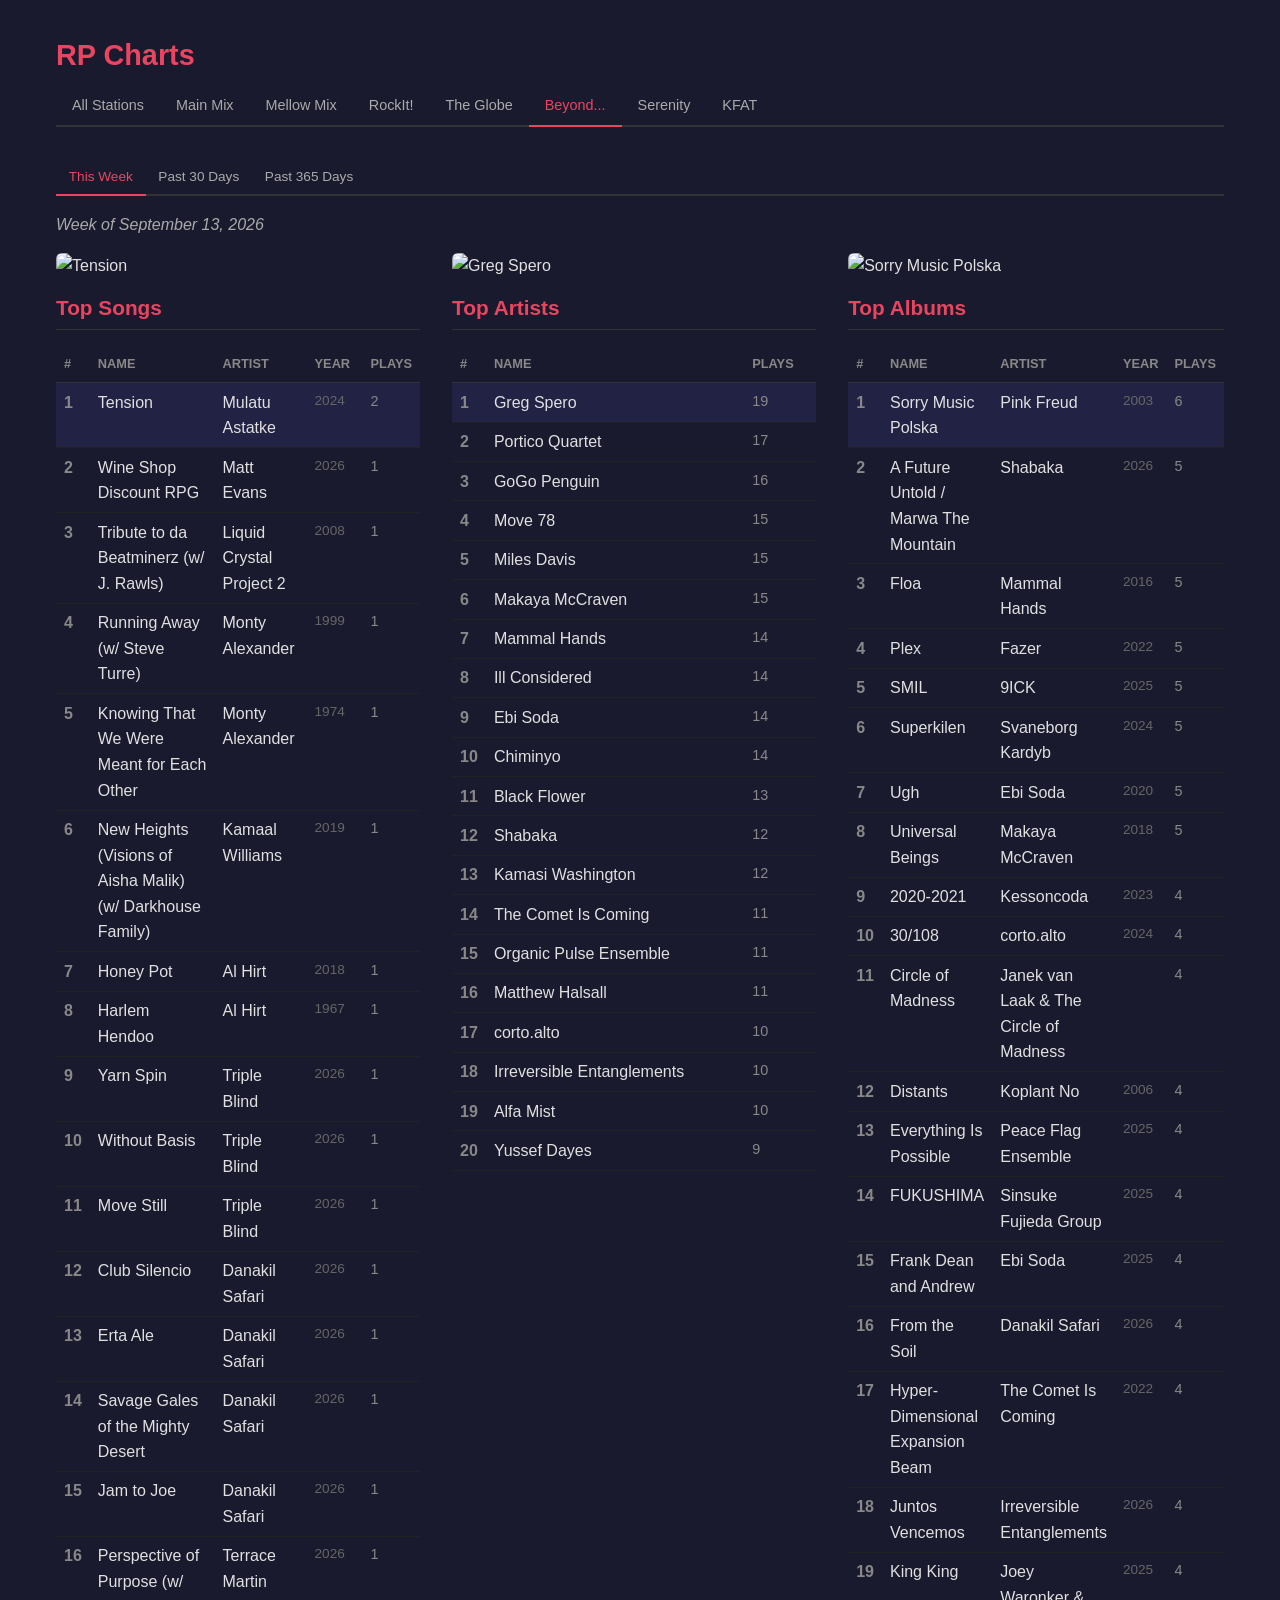
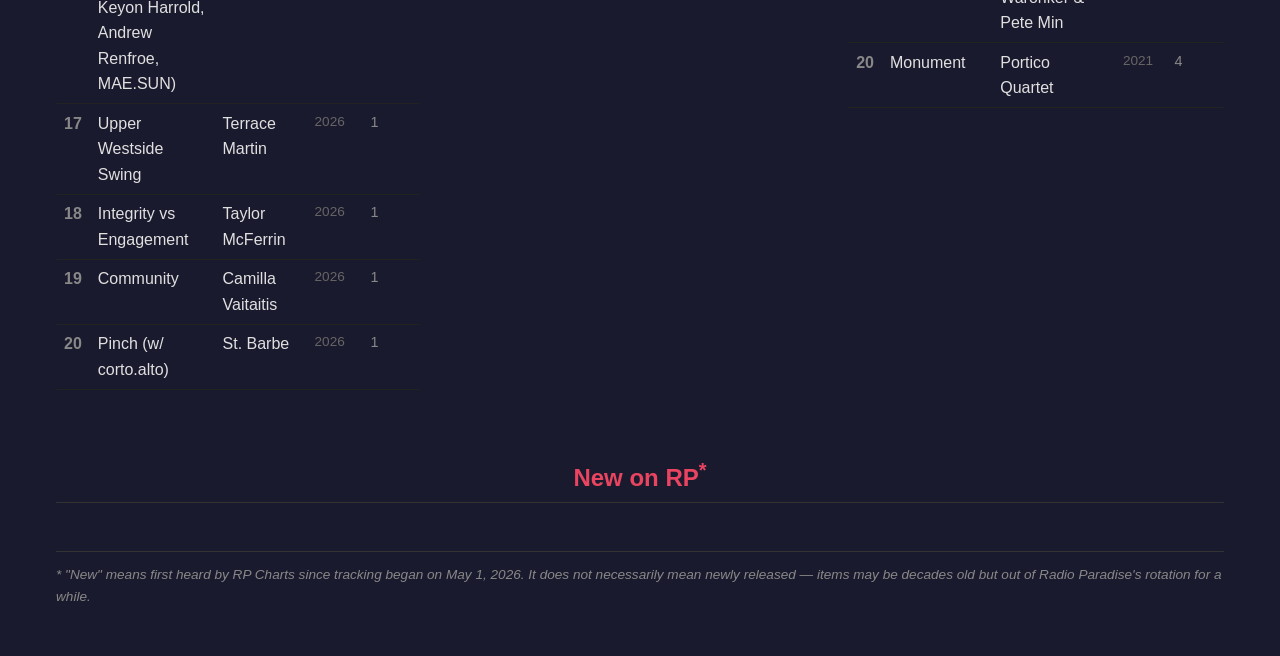
==== beyond/index.html @ f7150276 "Update charts" ====
<!doctype html><html lang=en><head><meta charset=utf-8><meta content="width=device-width,initial-scale=1" name=viewport><title>Beyond... — RP Charts</title><link href=https://pdfrg.github.io/rpcharts-site/style.css rel=stylesheet><body><div class=container><h1>RP Charts</h1><nav class=tabs><a href=https://pdfrg.github.io/rpcharts-site>All Stations</a><a href=https://pdfrg.github.io/rpcharts-site/main>Main Mix</a><a href=https://pdfrg.github.io/rpcharts-site/mellow>Mellow Mix</a><a href=https://pdfrg.github.io/rpcharts-site/rockit>RockIt!</a><a href=https://pdfrg.github.io/rpcharts-site/globe>The Globe</a><a class=active href=https://pdfrg.github.io/rpcharts-site/beyond>Beyond...</a><a href=https://pdfrg.github.io/rpcharts-site/serenity>Serenity</a><a href=https://pdfrg.github.io/rpcharts-site/kfat>KFAT</a></nav><nav class="tabs time-tabs"><a class=active data-range=weekly href=#>This Week</a><a data-range=monthly href=#>Past 30 Days</a><a data-range=yearly href=#>Past 365 Days</a></nav><div class=time-range id=weekly><p class=period>Week of September 13, 2026<div class=charts-grid><div class=chart-col><img alt=Tension class=chart-header-cover src=https://img.radioparadise.com/covers/l/21819.jpg><h2>Top Songs</h2><table><thead><tr><th>#<th>Name<th>Artist<th>Year<th>Plays<tbody><tr class=rank-1><td>1<td><a href=https://radioparadise.com/music/song/50369>Tension</a><td>Mulatu Astatke<td class=year>2024<td class=play-count>2<tr><td>2<td><a href=https://radioparadise.com/music/song/63032>Wine Shop Discount RPG</a><td>Matt Evans<td class=year>2026<td class=play-count>1<tr><td>3<td><a href=https://radioparadise.com/music/song/62773>Tribute to da Beatminerz (w/ J. Rawls)</a><td>Liquid Crystal Project 2<td class=year>2008<td class=play-count>1<tr><td>4<td><a href=https://radioparadise.com/music/song/62771>Running Away (w/ Steve Turre)</a><td>Monty Alexander<td class=year>1999<td class=play-count>1<tr><td>5<td><a href=https://radioparadise.com/music/song/62769>Knowing That We Were Meant for Each Other</a><td>Monty Alexander<td class=year>1974<td class=play-count>1<tr><td>6<td><a href=https://radioparadise.com/music/song/62768>New Heights (Visions of Aisha Malik) (w/ Darkhouse Family)</a><td>Kamaal Williams<td class=year>2019<td class=play-count>1<tr><td>7<td><a href=https://radioparadise.com/music/song/62767>Honey Pot</a><td>Al Hirt<td class=year>2018<td class=play-count>1<tr><td>8<td><a href=https://radioparadise.com/music/song/62766>Harlem Hendoo</a><td>Al Hirt<td class=year>1967<td class=play-count>1<tr><td>9<td><a href=https://radioparadise.com/music/song/62765>Yarn Spin</a><td>Triple Blind<td class=year>2026<td class=play-count>1<tr><td>10<td><a href=https://radioparadise.com/music/song/62764>Without Basis</a><td>Triple Blind<td class=year>2026<td class=play-count>1<tr><td>11<td><a href=https://radioparadise.com/music/song/62762>Move Still</a><td>Triple Blind<td class=year>2026<td class=play-count>1<tr><td>12<td><a href=https://radioparadise.com/music/song/62760>Club Silencio</a><td>Danakil Safari<td class=year>2026<td class=play-count>1<tr><td>13<td><a href=https://radioparadise.com/music/song/62759>Erta Ale</a><td>Danakil Safari<td class=year>2026<td class=play-count>1<tr><td>14<td><a href=https://radioparadise.com/music/song/62758>Savage Gales of the Mighty Desert</a><td>Danakil Safari<td class=year>2026<td class=play-count>1<tr><td>15<td><a href=https://radioparadise.com/music/song/62757>Jam to Joe</a><td>Danakil Safari<td class=year>2026<td class=play-count>1<tr><td>16<td><a href=https://radioparadise.com/music/song/62756>Perspective of Purpose (w/ Keyon Harrold, Andrew Renfroe, MAE.SUN)</a><td>Terrace Martin<td class=year>2026<td class=play-count>1<tr><td>17<td><a href=https://radioparadise.com/music/song/62755>Upper Westside Swing</a><td>Terrace Martin<td class=year>2026<td class=play-count>1<tr><td>18<td><a href=https://radioparadise.com/music/song/62754>Integrity vs Engagement</a><td>Taylor McFerrin<td class=year>2026<td class=play-count>1<tr><td>19<td><a href=https://radioparadise.com/music/song/62753>Community</a><td>Camilla Vaitaitis<td class=year>2026<td class=play-count>1<tr><td>20<td><a href=https://radioparadise.com/music/song/62752>Pinch (w/ corto.alto)</a><td>St. Barbe<td class=year>2026<td class=play-count>1</table></div><div class=chart-col><img alt="Greg Spero" class=chart-header-cover src=https://img.radioparadise.com/covers/l/28035.jpg><h2>Top Artists</h2><table><thead><tr><th>#<th>Name<th>Plays<tbody><tr class=rank-1><td>1<td>Greg Spero<td class=play-count>19<tr><td>2<td>Portico Quartet<td class=play-count>17<tr><td>3<td>GoGo Penguin<td class=play-count>16<tr><td>4<td>Move 78<td class=play-count>15<tr><td>5<td>Miles Davis<td class=play-count>15<tr><td>6<td>Makaya McCraven<td class=play-count>15<tr><td>7<td>Mammal Hands<td class=play-count>14<tr><td>8<td>Ill Considered<td class=play-count>14<tr><td>9<td>Ebi Soda<td class=play-count>14<tr><td>10<td>Chiminyo<td class=play-count>14<tr><td>11<td>Black Flower<td class=play-count>13<tr><td>12<td>Shabaka<td class=play-count>12<tr><td>13<td>Kamasi Washington<td class=play-count>12<tr><td>14<td>The Comet Is Coming<td class=play-count>11<tr><td>15<td>Organic Pulse Ensemble<td class=play-count>11<tr><td>16<td>Matthew Halsall<td class=play-count>11<tr><td>17<td>corto.alto<td class=play-count>10<tr><td>18<td>Irreversible Entanglements<td class=play-count>10<tr><td>19<td>Alfa Mist<td class=play-count>10<tr><td>20<td>Yussef Dayes<td class=play-count>9</table></div><div class=chart-col><img alt="Sorry Music Polska" class=chart-header-cover src=https://img.radioparadise.com/covers/l/24531.jpg><h2>Top Albums</h2><table><thead><tr><th>#<th>Name<th>Artist<th>Year<th>Plays<tbody><tr class=rank-1><td>1<td><a href=https://radioparadise.com/music/album/24531>Sorry Music Polska</a><td>Pink Freud<td class=year>2003<td class=play-count>6<tr><td>2<td><a href=https://radioparadise.com/music/album/27173>A Future Untold / Marwa The Mountain</a><td>Shabaka<td class=year>2026<td class=play-count>5<tr><td>3<td><a href=https://radioparadise.com/music/album/24521>Floa</a><td>Mammal Hands<td class=year>2016<td class=play-count>5<tr><td>4<td><a href=https://radioparadise.com/music/album/20391>Plex</a><td>Fazer<td class=year>2022<td class=play-count>5<tr><td>5<td><a href=https://radioparadise.com/music/album/24783>SMIL</a><td>9ICK<td class=year>2025<td class=play-count>5<tr><td>6<td><a href=https://radioparadise.com/music/album/22662>Superkilen</a><td>Svaneborg Kardyb<td class=year>2024<td class=play-count>5<tr><td>7<td><a href=https://radioparadise.com/music/album/20673>Ugh</a><td>Ebi Soda<td class=year>2020<td class=play-count>5<tr><td>8<td><a href=https://radioparadise.com/music/album/20745>Universal Beings</a><td>Makaya McCraven<td class=year>2018<td class=play-count>5<tr><td>9<td><a href=https://radioparadise.com/music/album/24446>2020-2021</a><td>Kessoncoda<td class=year>2023<td class=play-count>4<tr><td>10<td><a href=https://radioparadise.com/music/album/21685>30/108</a><td>corto.alto<td class=year>2024<td class=play-count>4<tr><td>11<td><a href=https://radioparadise.com/music/album/25062>Circle of Madness</a><td>Janek van Laak & The Circle of Madness<td class=year><td class=play-count>4<tr><td>12<td><a href=https://radioparadise.com/music/album/24368>Distants</a><td>Koplant No<td class=year>2006<td class=play-count>4<tr><td>13<td><a href=https://radioparadise.com/music/album/24776>Everything Is Possible</a><td>Peace Flag Ensemble<td class=year>2025<td class=play-count>4<tr><td>14<td><a href=https://radioparadise.com/music/album/24519>FUKUSHIMA</a><td>Sinsuke Fujieda Group<td class=year>2025<td class=play-count>4<tr><td>15<td><a href=https://radioparadise.com/music/album/22383>Frank Dean and Andrew</a><td>Ebi Soda<td class=year>2025<td class=play-count>4<tr><td>16<td><a href=https://radioparadise.com/music/album/28057>From the Soil</a><td>Danakil Safari<td class=year>2026<td class=play-count>4<tr><td>17<td><a href=https://radioparadise.com/music/album/20671>Hyper‐Dimensional Expansion Beam</a><td>The Comet Is Coming<td class=year>2022<td class=play-count>4<tr><td>18<td><a href=https://radioparadise.com/music/album/27489>Juntos Vencemos</a><td>Irreversible Entanglements<td class=year>2026<td class=play-count>4<tr><td>19<td><a href=https://radioparadise.com/music/album/24016>King King</a><td>Joey Waronker & Pete Min<td class=year>2025<td class=play-count>4<tr><td>20<td><a href=https://radioparadise.com/music/album/20632>Monument</a><td>Portico Quartet<td class=year>2021<td class=play-count>4</table></div></div><h2 class=section-heading>New on RP<sup>*</sup></h2><div class=charts-grid><div class=chart-col></div><div class=chart-col></div><div class=chart-col></div></div></div><div class=time-range id=monthly style=display:none><p class=period>Past 30 Days (since August 21, 2026)<div class=charts-grid><div class=chart-col><img alt=Tension class=chart-header-cover src=https://img.radioparadise.com/covers/l/21819.jpg><h2>Top Songs</h2><table><thead><tr><th>#<th>Name<th>Artist<th>Year<th>Plays<tbody><tr class=rank-1><td>1<td><a href=https://radioparadise.com/music/song/50369>Tension</a><td>Mulatu Astatke<td class=year>2024<td class=play-count>6<tr><td>2<td><a href=https://radioparadise.com/music/song/49222>Baïne</a><td>mohs.<td class=year>2025<td class=play-count>5<tr><td>3<td><a href=https://radioparadise.com/music/song/59870>Tujunga</a><td>Ikebe Shakedown<td class=year>2011<td class=play-count>3<tr><td>4<td><a href=https://radioparadise.com/music/song/59554>Skyline Shift</a><td>Insize Collective<td class=year>2025<td class=play-count>3<tr><td>5<td><a href=https://radioparadise.com/music/song/59551>Sylfy (w/ Wojtek Mazolewski)</a><td>Pink Freud<td class=year>2025<td class=play-count>3<tr><td>6<td><a href=https://radioparadise.com/music/song/59550>La Cancion De La Liberacion (w/ Wojtek Mazolewski)</a><td>Pink Freud<td class=year>2025<td class=play-count>3<tr><td>7<td><a href=https://radioparadise.com/music/song/59547>Sugarseed (w/ Jake Chapman)</a><td>Candyplants<td class=year>1900<td class=play-count>3<tr><td>8<td><a href=https://radioparadise.com/music/song/59542>Suite p. II & III greenish/lilac</a><td>Yvonne Moriel<td class=year>1900<td class=play-count>3<tr><td>9<td><a href=https://radioparadise.com/music/song/59540>Girl</a><td>Yvonne Moriel<td class=year>1900<td class=play-count>3<tr><td>10<td><a href=https://radioparadise.com/music/song/59538>Michelin Star</a><td>Temporary Blessings<td class=year>1900<td class=play-count>3<tr><td>11<td><a href=https://radioparadise.com/music/song/59535>Talking Trees</a><td>WAAN<td class=year>2026<td class=play-count>3<tr><td>12<td><a href=https://radioparadise.com/music/song/59534>Lodge Texas</a><td>WAAN<td class=year>2026<td class=play-count>3<tr><td>13<td><a href=https://radioparadise.com/music/song/59533>Mirrors</a><td>WAAN<td class=year>2025<td class=play-count>3<tr><td>14<td><a href=https://radioparadise.com/music/song/59532>OTWT (The Path) (w/ Brandon Cordoba, Jonathan Pinson, Mic Holden)</a><td>Emile & The Education<td class=year>2025<td class=play-count>3<tr><td>15<td><a href=https://radioparadise.com/music/song/59529>Mystic Spells</a><td>Maurice Brown<td class=year>2025<td class=play-count>3<tr><td>16<td><a href=https://radioparadise.com/music/song/59527>Odyssey </a><td>Maurice Brown<td class=year>2025<td class=play-count>3<tr><td>17<td><a href=https://radioparadise.com/music/song/59526>No Miles Ahead (Intro)</a><td>Maurice Brown<td class=year>2025<td class=play-count>3<tr><td>18<td><a href=https://radioparadise.com/music/song/59525>Ithaca</a><td>Mammal Hands<td class=year>2020<td class=play-count>3<tr><td>19<td><a href=https://radioparadise.com/music/song/59524>Myler</a><td>Hugo Ellis<td class=year>2025<td class=play-count>3<tr><td>20<td><a href=https://radioparadise.com/music/song/59523>Heart of a Phoenix</a><td>Aaron Shaw<td class=year>2025<td class=play-count>3</table></div><div class=chart-col><img alt="Greg Spero" class=chart-header-cover src=https://img.radioparadise.com/covers/l/25255.jpg><h2>Top Artists</h2><table><thead><tr><th>#<th>Name<th>Plays<tbody><tr class=rank-1><td>1<td>Greg Spero<td class=play-count>74<tr><td>2<td>Portico Quartet<td class=play-count>68<tr><td>3<td>Miles Davis<td class=play-count>68<tr><td>4<td>GoGo Penguin<td class=play-count>66<tr><td>5<td>Ill Considered<td class=play-count>59<tr><td>6<td>Ebi Soda<td class=play-count>57<tr><td>7<td>Makaya McCraven<td class=play-count>56<tr><td>8<td>Move 78<td class=play-count>55<tr><td>9<td>Mammal Hands<td class=play-count>54<tr><td>10<td>Chiminyo<td class=play-count>53<tr><td>11<td>Alfa Mist<td class=play-count>46<tr><td>12<td>Matthew Halsall<td class=play-count>45<tr><td>13<td>Kamasi Washington<td class=play-count>45<tr><td>14<td>The Comet Is Coming<td class=play-count>42<tr><td>15<td>Yussef Dayes<td class=play-count>41<tr><td>16<td>corto.alto<td class=play-count>40<tr><td>17<td>Shabaka<td class=play-count>40<tr><td>18<td>Fazer<td class=play-count>40<tr><td>19<td>Organic Pulse Ensemble<td class=play-count>34<tr><td>20<td>KAU<td class=play-count>34</table></div><div class=chart-col><img alt=ok class=chart-header-cover src=https://img.radioparadise.com/covers/l/22694.jpg><h2>Top Albums</h2><table><thead><tr><th>#<th>Name<th>Artist<th>Year<th>Plays<tbody><tr class=rank-1><td>1<td><a href=https://radioparadise.com/music/album/22694>ok</a><td>daoud<td class=year>2025<td class=play-count>22<tr><td>2<td><a href=https://radioparadise.com/music/album/24531>Sorry Music Polska</a><td>Pink Freud<td class=year>2003<td class=play-count>17<tr><td>3<td><a href=https://radioparadise.com/music/album/20673>Ugh</a><td>Ebi Soda<td class=year>2020<td class=play-count>17<tr><td>4<td><a href=https://radioparadise.com/music/album/22738>NRG 4 (Live at Ronnie Scott's)</a><td>Chiminyo<td class=year>2025<td class=play-count>16<tr><td>5<td><a href=https://radioparadise.com/music/album/24240>PROTEUS</a><td>Andrii Pokaz<td class=year>2025<td class=play-count>16<tr><td>6<td><a href=https://radioparadise.com/music/album/20745>Universal Beings</a><td>Makaya McCraven<td class=year>2018<td class=play-count>16<tr><td>7<td><a href=https://radioparadise.com/music/album/24521>Floa</a><td>Mammal Hands<td class=year>2016<td class=play-count>15<tr><td>8<td><a href=https://radioparadise.com/music/album/23414>Moons Melt Milk Light</a><td>Anenon<td class=year>2023<td class=play-count>15<tr><td>9<td><a href=https://radioparadise.com/music/album/20391>Plex</a><td>Fazer<td class=year>2022<td class=play-count>15<tr><td>10<td><a href=https://radioparadise.com/music/album/23753>Reflex</a><td>JSPHYNX<td class=year>2023<td class=play-count>15<tr><td>11<td><a href=https://radioparadise.com/music/album/22899>Roulette</a><td>Alfa Mist<td class=year>2025<td class=play-count>15<tr><td>12<td><a href=https://radioparadise.com/music/album/22988>Day to Day</a><td>Sarathy Korwar<td class=year>2016<td class=play-count>14<tr><td>13<td><a href=https://radioparadise.com/music/album/24368>Distants</a><td>Koplant No<td class=year>2006<td class=play-count>14<tr><td>14<td><a href=https://radioparadise.com/music/album/22383>Frank Dean and Andrew</a><td>Ebi Soda<td class=year>2025<td class=play-count>14<tr><td>15<td><a href=https://radioparadise.com/music/album/20671>Hyper‐Dimensional Expansion Beam</a><td>The Comet Is Coming<td class=year>2022<td class=play-count>13<tr><td>16<td><a href=https://radioparadise.com/music/album/21314>Isla</a><td>Portico Quartet<td class=year>2009<td class=play-count>13<tr><td>17<td><a href=https://radioparadise.com/music/album/24783>SMIL</a><td>9ICK<td class=year>2025<td class=play-count>13<tr><td>18<td><a href=https://radioparadise.com/music/album/24460>Sequent</a><td>Jamie Leeming<td class=year>2025<td class=play-count>13<tr><td>19<td><a href=https://radioparadise.com/music/album/20808>Stretch Music</a><td>Christian Scott<td class=year>2015<td class=play-count>13<tr><td>20<td><a href=https://radioparadise.com/music/album/20760>The Epic</a><td>Kamasi Washington<td class=year>2015<td class=play-count>13</table></div></div><h2 class=section-heading>New on RP<sup>*</sup></h2><div class=charts-grid><div class=chart-col><img alt="Inner Inference" class=chart-header-cover src=https://img.radioparadise.com/covers/l/21755.jpg><h2>New Songs</h2><table><thead><tr><th>#<th>Name<th>Artist<th>Year<th>Plays<tbody><tr class=rank-1><td>1<td><a href=https://radioparadise.com/music/song/50275>Inner Inference</a><td>Cumulus Frisbee<td class=year>2021<td class=play-count>1<tr><td>2<td><a href=https://radioparadise.com/music/song/48210>Fcknohoushiet</a><td>Avis Rara<td class=year>2020<td class=play-count>1</table></div><div class=chart-col><img alt="Cumulus Frisbee" class=chart-header-cover src=https://img.radioparadise.com/covers/l/21755.jpg><h2>New Artists</h2><table><thead><tr><th>#<th>Name<th>Plays<tbody><tr class=rank-1><td>1<td>Cumulus Frisbee<td class=play-count>1<tr><td>2<td>Avis Rara<td class=play-count>1</table></div><div class=chart-col><img alt="Inner Inference - Single" class=chart-header-cover src=https://img.radioparadise.com/covers/l/21755.jpg><h2>New Albums</h2><table><thead><tr><th>#<th>Name<th>Artist<th>Year<th>Plays<tbody><tr class=rank-1><td>1<td><a href=https://radioparadise.com/music/album/21755>Inner Inference - Single</a><td>Cumulus Frisbee<td class=year>2021<td class=play-count>1<tr><td>2<td><a href=https://radioparadise.com/music/album/20682>Valleys</a><td>Avis Rara<td class=year>2020<td class=play-count>1</table></div></div></div><div class=time-range id=yearly style=display:none><p class=period>Past 365 Days (since September 20, 2025)<div class=charts-grid><div class=chart-col><img alt=Tension class=chart-header-cover src=https://img.radioparadise.com/covers/l/21819.jpg><h2>Top Songs</h2><table><thead><tr><th>#<th>Name<th>Artist<th>Year<th>Plays<tbody><tr class=rank-1><td>1<td><a href=https://radioparadise.com/music/song/50369>Tension</a><td>Mulatu Astatke<td class=year>2024<td class=play-count>25<tr><td>2<td><a href=https://radioparadise.com/music/song/49222>Baïne</a><td>mohs.<td class=year>2025<td class=play-count>24<tr><td>3<td><a href=https://radioparadise.com/music/song/59870>Tujunga</a><td>Ikebe Shakedown<td class=year>2011<td class=play-count>13<tr><td>4<td><a href=https://radioparadise.com/music/song/59554>Skyline Shift</a><td>Insize Collective<td class=year>2025<td class=play-count>13<tr><td>5<td><a href=https://radioparadise.com/music/song/59551>Sylfy (w/ Wojtek Mazolewski)</a><td>Pink Freud<td class=year>2025<td class=play-count>13<tr><td>6<td><a href=https://radioparadise.com/music/song/59550>La Cancion De La Liberacion (w/ Wojtek Mazolewski)</a><td>Pink Freud<td class=year>2025<td class=play-count>13<tr><td>7<td><a href=https://radioparadise.com/music/song/59547>Sugarseed (w/ Jake Chapman)</a><td>Candyplants<td class=year>1900<td class=play-count>13<tr><td>8<td><a href=https://radioparadise.com/music/song/59542>Suite p. II & III greenish/lilac</a><td>Yvonne Moriel<td class=year>1900<td class=play-count>13<tr><td>9<td><a href=https://radioparadise.com/music/song/59540>Girl</a><td>Yvonne Moriel<td class=year>1900<td class=play-count>13<tr><td>10<td><a href=https://radioparadise.com/music/song/59538>Michelin Star</a><td>Temporary Blessings<td class=year>1900<td class=play-count>13<tr><td>11<td><a href=https://radioparadise.com/music/song/59534>Lodge Texas</a><td>WAAN<td class=year>2026<td class=play-count>13<tr><td>12<td><a href=https://radioparadise.com/music/song/59533>Mirrors</a><td>WAAN<td class=year>2025<td class=play-count>13<tr><td>13<td><a href=https://radioparadise.com/music/song/59532>OTWT (The Path) (w/ Brandon Cordoba, Jonathan Pinson, Mic Holden)</a><td>Emile & The Education<td class=year>2025<td class=play-count>13<tr><td>14<td><a href=https://radioparadise.com/music/song/59529>Mystic Spells</a><td>Maurice Brown<td class=year>2025<td class=play-count>13<tr><td>15<td><a href=https://radioparadise.com/music/song/59527>Odyssey </a><td>Maurice Brown<td class=year>2025<td class=play-count>13<tr><td>16<td><a href=https://radioparadise.com/music/song/59526>No Miles Ahead (Intro)</a><td>Maurice Brown<td class=year>2025<td class=play-count>13<tr><td>17<td><a href=https://radioparadise.com/music/song/59525>Ithaca</a><td>Mammal Hands<td class=year>2020<td class=play-count>13<tr><td>18<td><a href=https://radioparadise.com/music/song/59524>Myler</a><td>Hugo Ellis<td class=year>2025<td class=play-count>13<tr><td>19<td><a href=https://radioparadise.com/music/song/59523>Heart of a Phoenix</a><td>Aaron Shaw<td class=year>2025<td class=play-count>13<tr><td>20<td><a href=https://radioparadise.com/music/song/59522>MOT LEHULUM EKUL</a><td>Either/Orchestra<td class=year>1900<td class=play-count>13</table></div><div class=chart-col><img alt="Greg Spero" class=chart-header-cover src=https://img.radioparadise.com/covers/l/25255.jpg><h2>Top Artists</h2><table><thead><tr><th>#<th>Name<th>Plays<tbody><tr class=rank-1><td>1<td>Greg Spero<td class=play-count>340<tr><td>2<td>Miles Davis<td class=play-count>326<tr><td>3<td>Portico Quartet<td class=play-count>319<tr><td>4<td>GoGo Penguin<td class=play-count>305<tr><td>5<td>Ill Considered<td class=play-count>271<tr><td>6<td>Ebi Soda<td class=play-count>261<tr><td>7<td>Makaya McCraven<td class=play-count>253<tr><td>8<td>Move 78<td class=play-count>249<tr><td>9<td>Mammal Hands<td class=play-count>244<tr><td>10<td>Chiminyo<td class=play-count>237<tr><td>11<td>Alfa Mist<td class=play-count>219<tr><td>12<td>Matthew Halsall<td class=play-count>201<tr><td>13<td>Kamasi Washington<td class=play-count>198<tr><td>14<td>Yussef Dayes<td class=play-count>193<tr><td>15<td>Fazer<td class=play-count>192<tr><td>16<td>The Comet Is Coming<td class=play-count>191<tr><td>17<td>corto.alto<td class=play-count>189<tr><td>18<td>Shabaka<td class=play-count>176<tr><td>19<td>Herbie Hancock<td class=play-count>157<tr><td>20<td>KAU<td class=play-count>155</table></div><div class=chart-col><img alt=ok class=chart-header-cover src=https://img.radioparadise.com/covers/l/22694.jpg><h2>Top Albums</h2><table><thead><tr><th>#<th>Name<th>Artist<th>Year<th>Plays<tbody><tr class=rank-1><td>1<td><a href=https://radioparadise.com/music/album/22694>ok</a><td>daoud<td class=year>2025<td class=play-count>104<tr><td>2<td><a href=https://radioparadise.com/music/album/23753>Reflex</a><td>JSPHYNX<td class=year>2023<td class=play-count>80<tr><td>3<td><a href=https://radioparadise.com/music/album/22738>NRG 4 (Live at Ronnie Scott's)</a><td>Chiminyo<td class=year>2025<td class=play-count>79<tr><td>4<td><a href=https://radioparadise.com/music/album/20673>Ugh</a><td>Ebi Soda<td class=year>2020<td class=play-count>75<tr><td>5<td><a href=https://radioparadise.com/music/album/22988>Day to Day</a><td>Sarathy Korwar<td class=year>2016<td class=play-count>74<tr><td>6<td><a href=https://radioparadise.com/music/album/24240>PROTEUS</a><td>Andrii Pokaz<td class=year>2025<td class=play-count>70<tr><td>7<td><a href=https://radioparadise.com/music/album/24531>Sorry Music Polska</a><td>Pink Freud<td class=year>2003<td class=play-count>70<tr><td>8<td><a href=https://radioparadise.com/music/album/23414>Moons Melt Milk Light</a><td>Anenon<td class=year>2023<td class=play-count>69<tr><td>9<td><a href=https://radioparadise.com/music/album/20745>Universal Beings</a><td>Makaya McCraven<td class=year>2018<td class=play-count>69<tr><td>10<td><a href=https://radioparadise.com/music/album/22899>Roulette</a><td>Alfa Mist<td class=year>2025<td class=play-count>68<tr><td>11<td><a href=https://radioparadise.com/music/album/24521>Floa</a><td>Mammal Hands<td class=year>2016<td class=play-count>63<tr><td>12<td><a href=https://radioparadise.com/music/album/20391>Plex</a><td>Fazer<td class=year>2022<td class=play-count>63<tr><td>13<td><a href=https://radioparadise.com/music/album/20661>Echo Echo</a><td>WAAN<td class=year>2023<td class=play-count>62<tr><td>14<td><a href=https://radioparadise.com/music/album/22383>Frank Dean and Andrew</a><td>Ebi Soda<td class=year>2025<td class=play-count>62<tr><td>15<td><a href=https://radioparadise.com/music/album/21314>Isla</a><td>Portico Quartet<td class=year>2009<td class=play-count>62<tr><td>16<td><a href=https://radioparadise.com/music/album/24267>Dogs Bark Babies Cry</a><td>Yoni Mayraz<td class=year>2025<td class=play-count>61<tr><td>17<td><a href=https://radioparadise.com/music/album/21304>Memory Streams</a><td>Portico Quartet<td class=year>2019<td class=play-count>61<tr><td>18<td><a href=https://radioparadise.com/music/album/20760>The Epic</a><td>Kamasi Washington<td class=year>2015<td class=play-count>61<tr><td>19<td><a href=https://radioparadise.com/music/album/20937>cloud high in dreams, but heavy in the air</a><td>Athletic Progression<td class=year>2021<td class=play-count>61<tr><td>20<td><a href=https://radioparadise.com/music/album/20791>Bad With Names</a><td>corto.alto<td class=year>2023<td class=play-count>60</table></div></div><h2 class=section-heading>New on RP<sup>*</sup></h2><div class=charts-grid><div class=chart-col><img alt=Tension class=chart-header-cover src=https://img.radioparadise.com/covers/l/21819.jpg><h2>New Songs</h2><table><thead><tr><th>#<th>Name<th>Artist<th>Year<th>Plays<tbody><tr class=rank-1><td>1<td><a href=https://radioparadise.com/music/song/50369>Tension</a><td>Mulatu Astatke<td class=year>2024<td class=play-count>25<tr><td>2<td><a href=https://radioparadise.com/music/song/49222>Baïne</a><td>mohs.<td class=year>2025<td class=play-count>24<tr><td>3<td><a href=https://radioparadise.com/music/song/59870>Tujunga</a><td>Ikebe Shakedown<td class=year>2011<td class=play-count>13<tr><td>4<td><a href=https://radioparadise.com/music/song/59554>Skyline Shift</a><td>Insize Collective<td class=year>2025<td class=play-count>13<tr><td>5<td><a href=https://radioparadise.com/music/song/59551>Sylfy (w/ Wojtek Mazolewski)</a><td>Pink Freud<td class=year>2025<td class=play-count>13<tr><td>6<td><a href=https://radioparadise.com/music/song/59550>La Cancion De La Liberacion (w/ Wojtek Mazolewski)</a><td>Pink Freud<td class=year>2025<td class=play-count>13<tr><td>7<td><a href=https://radioparadise.com/music/song/59547>Sugarseed (w/ Jake Chapman)</a><td>Candyplants<td class=year>1900<td class=play-count>13<tr><td>8<td><a href=https://radioparadise.com/music/song/59542>Suite p. II & III greenish/lilac</a><td>Yvonne Moriel<td class=year>1900<td class=play-count>13<tr><td>9<td><a href=https://radioparadise.com/music/song/59540>Girl</a><td>Yvonne Moriel<td class=year>1900<td class=play-count>13<tr><td>10<td><a href=https://radioparadise.com/music/song/59538>Michelin Star</a><td>Temporary Blessings<td class=year>1900<td class=play-count>13<tr><td>11<td><a href=https://radioparadise.com/music/song/59534>Lodge Texas</a><td>WAAN<td class=year>2026<td class=play-count>13<tr><td>12<td><a href=https://radioparadise.com/music/song/59533>Mirrors</a><td>WAAN<td class=year>2025<td class=play-count>13<tr><td>13<td><a href=https://radioparadise.com/music/song/59532>OTWT (The Path) (w/ Brandon Cordoba, Jonathan Pinson, Mic Holden)</a><td>Emile & The Education<td class=year>2025<td class=play-count>13<tr><td>14<td><a href=https://radioparadise.com/music/song/59529>Mystic Spells</a><td>Maurice Brown<td class=year>2025<td class=play-count>13<tr><td>15<td><a href=https://radioparadise.com/music/song/59527>Odyssey </a><td>Maurice Brown<td class=year>2025<td class=play-count>13<tr><td>16<td><a href=https://radioparadise.com/music/song/59526>No Miles Ahead (Intro)</a><td>Maurice Brown<td class=year>2025<td class=play-count>13<tr><td>17<td><a href=https://radioparadise.com/music/song/59525>Ithaca</a><td>Mammal Hands<td class=year>2020<td class=play-count>13<tr><td>18<td><a href=https://radioparadise.com/music/song/59524>Myler</a><td>Hugo Ellis<td class=year>2025<td class=play-count>13<tr><td>19<td><a href=https://radioparadise.com/music/song/59523>Heart of a Phoenix</a><td>Aaron Shaw<td class=year>2025<td class=play-count>13<tr><td>20<td><a href=https://radioparadise.com/music/song/59522>MOT LEHULUM EKUL</a><td>Either/Orchestra<td class=year>1900<td class=play-count>13</table></div><div class=chart-col><img alt="Greg Spero" class=chart-header-cover src=https://img.radioparadise.com/covers/l/25255.jpg><h2>New Artists</h2><table><thead><tr><th>#<th>Name<th>Plays<tbody><tr class=rank-1><td>1<td>Greg Spero<td class=play-count>340<tr><td>2<td>Miles Davis<td class=play-count>326<tr><td>3<td>Portico Quartet<td class=play-count>319<tr><td>4<td>GoGo Penguin<td class=play-count>305<tr><td>5<td>Ill Considered<td class=play-count>271<tr><td>6<td>Ebi Soda<td class=play-count>261<tr><td>7<td>Makaya McCraven<td class=play-count>253<tr><td>8<td>Move 78<td class=play-count>249<tr><td>9<td>Mammal Hands<td class=play-count>244<tr><td>10<td>Chiminyo<td class=play-count>237<tr><td>11<td>Alfa Mist<td class=play-count>219<tr><td>12<td>Matthew Halsall<td class=play-count>201<tr><td>13<td>Kamasi Washington<td class=play-count>198<tr><td>14<td>Yussef Dayes<td class=play-count>193<tr><td>15<td>Fazer<td class=play-count>192<tr><td>16<td>The Comet Is Coming<td class=play-count>191<tr><td>17<td>corto.alto<td class=play-count>189<tr><td>18<td>Shabaka<td class=play-count>176<tr><td>19<td>Herbie Hancock<td class=play-count>157<tr><td>20<td>KAU<td class=play-count>155</table></div><div class=chart-col><img alt=ok class=chart-header-cover src=https://img.radioparadise.com/covers/l/22694.jpg><h2>New Albums</h2><table><thead><tr><th>#<th>Name<th>Artist<th>Year<th>Plays<tbody><tr class=rank-1><td>1<td><a href=https://radioparadise.com/music/album/22694>ok</a><td>daoud<td class=year>2025<td class=play-count>104<tr><td>2<td><a href=https://radioparadise.com/music/album/23753>Reflex</a><td>JSPHYNX<td class=year>2023<td class=play-count>80<tr><td>3<td><a href=https://radioparadise.com/music/album/22738>NRG 4 (Live at Ronnie Scott's)</a><td>Chiminyo<td class=year>2025<td class=play-count>79<tr><td>4<td><a href=https://radioparadise.com/music/album/20673>Ugh</a><td>Ebi Soda<td class=year>2020<td class=play-count>75<tr><td>5<td><a href=https://radioparadise.com/music/album/22988>Day to Day</a><td>Sarathy Korwar<td class=year>2016<td class=play-count>74<tr><td>6<td><a href=https://radioparadise.com/music/album/24240>PROTEUS</a><td>Andrii Pokaz<td class=year>2025<td class=play-count>70<tr><td>7<td><a href=https://radioparadise.com/music/album/24531>Sorry Music Polska</a><td>Pink Freud<td class=year>2003<td class=play-count>70<tr><td>8<td><a href=https://radioparadise.com/music/album/23414>Moons Melt Milk Light</a><td>Anenon<td class=year>2023<td class=play-count>69<tr><td>9<td><a href=https://radioparadise.com/music/album/20745>Universal Beings</a><td>Makaya McCraven<td class=year>2018<td class=play-count>69<tr><td>10<td><a href=https://radioparadise.com/music/album/22899>Roulette</a><td>Alfa Mist<td class=year>2025<td class=play-count>68<tr><td>11<td><a href=https://radioparadise.com/music/album/24521>Floa</a><td>Mammal Hands<td class=year>2016<td class=play-count>63<tr><td>12<td><a href=https://radioparadise.com/music/album/20391>Plex</a><td>Fazer<td class=year>2022<td class=play-count>63<tr><td>13<td><a href=https://radioparadise.com/music/album/20661>Echo Echo</a><td>WAAN<td class=year>2023<td class=play-count>62<tr><td>14<td><a href=https://radioparadise.com/music/album/22383>Frank Dean and Andrew</a><td>Ebi Soda<td class=year>2025<td class=play-count>62<tr><td>15<td><a href=https://radioparadise.com/music/album/21314>Isla</a><td>Portico Quartet<td class=year>2009<td class=play-count>62<tr><td>16<td><a href=https://radioparadise.com/music/album/24267>Dogs Bark Babies Cry</a><td>Yoni Mayraz<td class=year>2025<td class=play-count>61<tr><td>17<td><a href=https://radioparadise.com/music/album/21304>Memory Streams</a><td>Portico Quartet<td class=year>2019<td class=play-count>61<tr><td>18<td><a href=https://radioparadise.com/music/album/20760>The Epic</a><td>Kamasi Washington<td class=year>2015<td class=play-count>61<tr><td>19<td><a href=https://radioparadise.com/music/album/20937>cloud high in dreams, but heavy in the air</a><td>Athletic Progression<td class=year>2021<td class=play-count>61<tr><td>20<td><a href=https://radioparadise.com/music/album/20791>Bad With Names</a><td>corto.alto<td class=year>2023<td class=play-count>60</table></div></div></div><p class=footnote>* "New" means first heard by RP Charts since tracking began on May 1, 2026. It does not necessarily mean newly released — items may be decades old but out of Radio Paradise's rotation for a while.</div><script>document.querySelectorAll('.time-tabs a').forEach(function(tab) {
  tab.addEventListener('click', function(e) {
    e.preventDefault();
    document.querySelectorAll('.time-tabs a').forEach(function(t) { t.classList.remove('active'); });
    tab.classList.add('active');
    document.querySelectorAll('.time-range').forEach(function(r) { r.style.display = 'none'; });
    document.getElementById(tab.dataset.range).style.display = '';
  });
});</script>
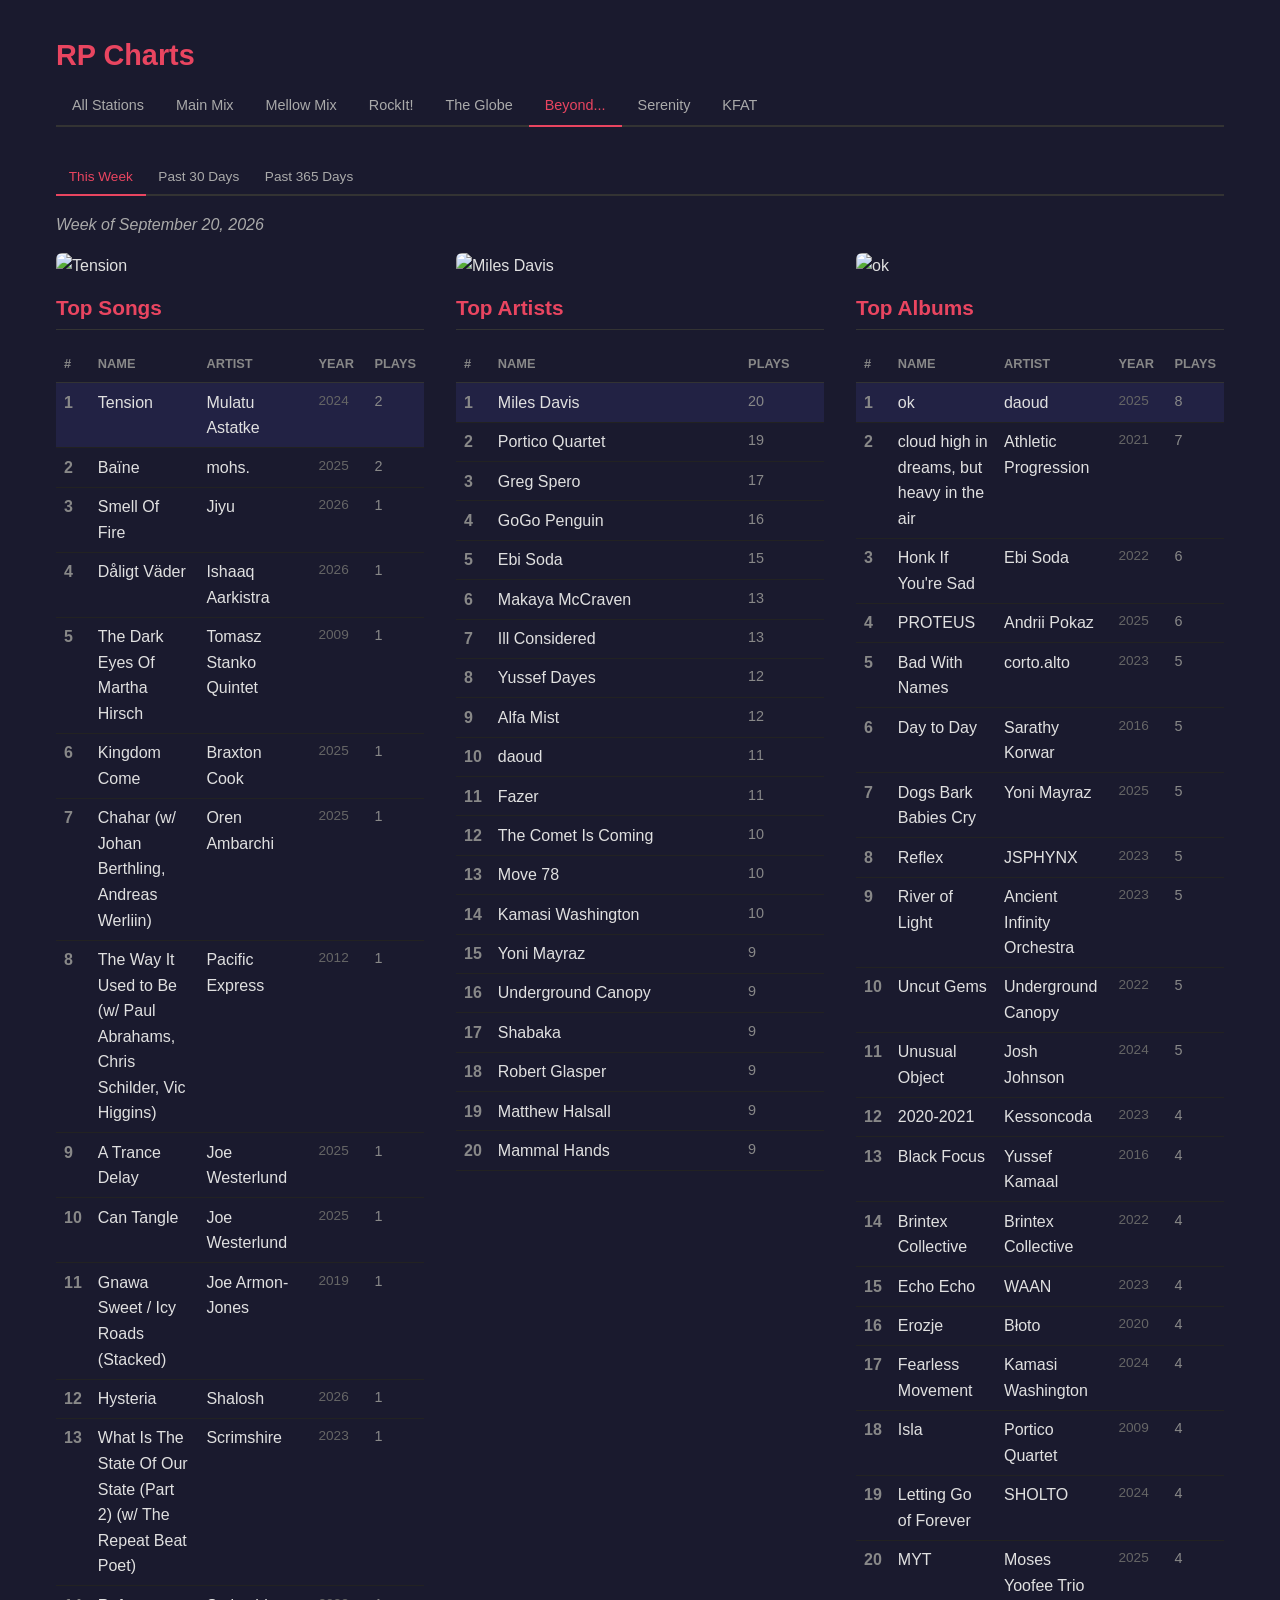
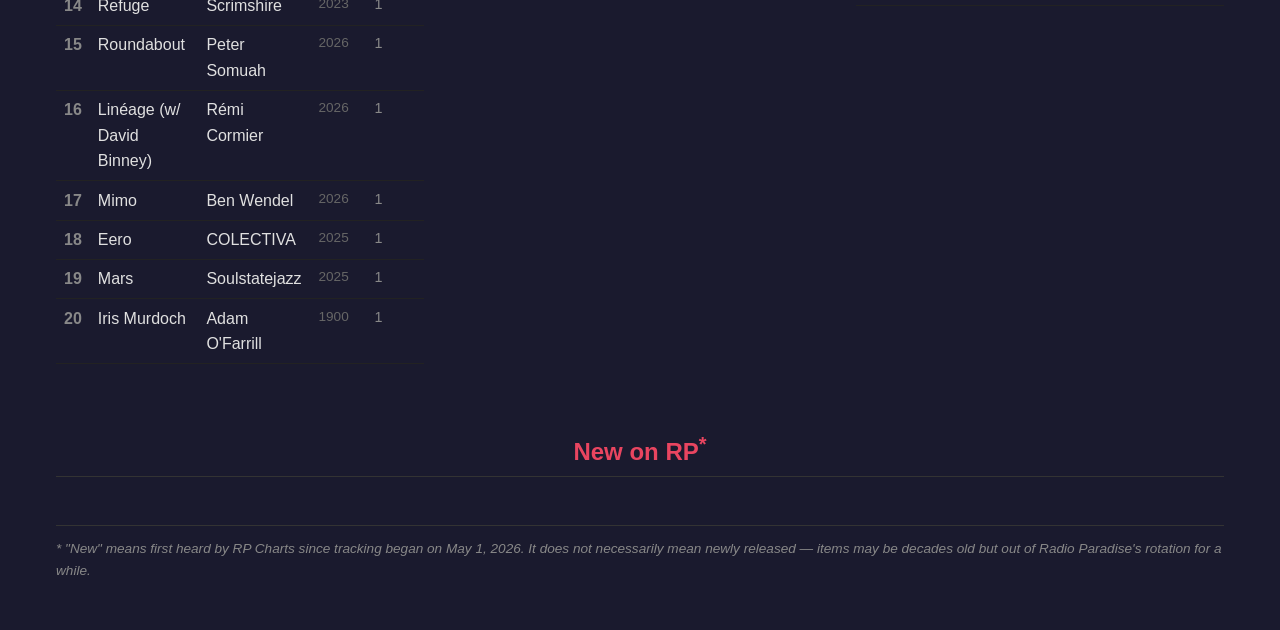
==== commit 3f178d55: "Update charts" ====
--- a/beyond/index.html
+++ b/beyond/index.html
@@ -1,4 +1,4 @@
-<!doctype html><html lang=en><head><meta charset=utf-8><meta content="width=device-width,initial-scale=1" name=viewport><title>Beyond... — RP Charts</title><link href=https://pdfrg.github.io/rpcharts-site/style.css rel=stylesheet><body><div class=container><h1>RP Charts</h1><nav class=tabs><a href=https://pdfrg.github.io/rpcharts-site>All Stations</a><a href=https://pdfrg.github.io/rpcharts-site/main>Main Mix</a><a href=https://pdfrg.github.io/rpcharts-site/mellow>Mellow Mix</a><a href=https://pdfrg.github.io/rpcharts-site/rockit>RockIt!</a><a href=https://pdfrg.github.io/rpcharts-site/globe>The Globe</a><a class=active href=https://pdfrg.github.io/rpcharts-site/beyond>Beyond...</a><a href=https://pdfrg.github.io/rpcharts-site/serenity>Serenity</a><a href=https://pdfrg.github.io/rpcharts-site/kfat>KFAT</a></nav><nav class="tabs time-tabs"><a class=active data-range=weekly href=#>This Week</a><a data-range=monthly href=#>Past 30 Days</a><a data-range=yearly href=#>Past 365 Days</a></nav><div class=time-range id=weekly><p class=period>Week of September 13, 2026<div class=charts-grid><div class=chart-col><img alt=Tension class=chart-header-cover src=https://img.radioparadise.com/covers/l/21819.jpg><h2>Top Songs</h2><table><thead><tr><th>#<th>Name<th>Artist<th>Year<th>Plays<tbody><tr class=rank-1><td>1<td><a href=https://radioparadise.com/music/song/50369>Tension</a><td>Mulatu Astatke<td class=year>2024<td class=play-count>2<tr><td>2<td><a href=https://radioparadise.com/music/song/63032>Wine Shop Discount RPG</a><td>Matt Evans<td class=year>2026<td class=play-count>1<tr><td>3<td><a href=https://radioparadise.com/music/song/62773>Tribute to da Beatminerz (w/ J. Rawls)</a><td>Liquid Crystal Project 2<td class=year>2008<td class=play-count>1<tr><td>4<td><a href=https://radioparadise.com/music/song/62771>Running Away (w/ Steve Turre)</a><td>Monty Alexander<td class=year>1999<td class=play-count>1<tr><td>5<td><a href=https://radioparadise.com/music/song/62769>Knowing That We Were Meant for Each Other</a><td>Monty Alexander<td class=year>1974<td class=play-count>1<tr><td>6<td><a href=https://radioparadise.com/music/song/62768>New Heights (Visions of Aisha Malik) (w/ Darkhouse Family)</a><td>Kamaal Williams<td class=year>2019<td class=play-count>1<tr><td>7<td><a href=https://radioparadise.com/music/song/62767>Honey Pot</a><td>Al Hirt<td class=year>2018<td class=play-count>1<tr><td>8<td><a href=https://radioparadise.com/music/song/62766>Harlem Hendoo</a><td>Al Hirt<td class=year>1967<td class=play-count>1<tr><td>9<td><a href=https://radioparadise.com/music/song/62765>Yarn Spin</a><td>Triple Blind<td class=year>2026<td class=play-count>1<tr><td>10<td><a href=https://radioparadise.com/music/song/62764>Without Basis</a><td>Triple Blind<td class=year>2026<td class=play-count>1<tr><td>11<td><a href=https://radioparadise.com/music/song/62762>Move Still</a><td>Triple Blind<td class=year>2026<td class=play-count>1<tr><td>12<td><a href=https://radioparadise.com/music/song/62760>Club Silencio</a><td>Danakil Safari<td class=year>2026<td class=play-count>1<tr><td>13<td><a href=https://radioparadise.com/music/song/62759>Erta Ale</a><td>Danakil Safari<td class=year>2026<td class=play-count>1<tr><td>14<td><a href=https://radioparadise.com/music/song/62758>Savage Gales of the Mighty Desert</a><td>Danakil Safari<td class=year>2026<td class=play-count>1<tr><td>15<td><a href=https://radioparadise.com/music/song/62757>Jam to Joe</a><td>Danakil Safari<td class=year>2026<td class=play-count>1<tr><td>16<td><a href=https://radioparadise.com/music/song/62756>Perspective of Purpose (w/ Keyon Harrold, Andrew Renfroe, MAE.SUN)</a><td>Terrace Martin<td class=year>2026<td class=play-count>1<tr><td>17<td><a href=https://radioparadise.com/music/song/62755>Upper Westside Swing</a><td>Terrace Martin<td class=year>2026<td class=play-count>1<tr><td>18<td><a href=https://radioparadise.com/music/song/62754>Integrity vs Engagement</a><td>Taylor McFerrin<td class=year>2026<td class=play-count>1<tr><td>19<td><a href=https://radioparadise.com/music/song/62753>Community</a><td>Camilla Vaitaitis<td class=year>2026<td class=play-count>1<tr><td>20<td><a href=https://radioparadise.com/music/song/62752>Pinch (w/ corto.alto)</a><td>St. Barbe<td class=year>2026<td class=play-count>1</table></div><div class=chart-col><img alt="Greg Spero" class=chart-header-cover src=https://img.radioparadise.com/covers/l/28035.jpg><h2>Top Artists</h2><table><thead><tr><th>#<th>Name<th>Plays<tbody><tr class=rank-1><td>1<td>Greg Spero<td class=play-count>19<tr><td>2<td>Portico Quartet<td class=play-count>17<tr><td>3<td>GoGo Penguin<td class=play-count>16<tr><td>4<td>Move 78<td class=play-count>15<tr><td>5<td>Miles Davis<td class=play-count>15<tr><td>6<td>Makaya McCraven<td class=play-count>15<tr><td>7<td>Mammal Hands<td class=play-count>14<tr><td>8<td>Ill Considered<td class=play-count>14<tr><td>9<td>Ebi Soda<td class=play-count>14<tr><td>10<td>Chiminyo<td class=play-count>14<tr><td>11<td>Black Flower<td class=play-count>13<tr><td>12<td>Shabaka<td class=play-count>12<tr><td>13<td>Kamasi Washington<td class=play-count>12<tr><td>14<td>The Comet Is Coming<td class=play-count>11<tr><td>15<td>Organic Pulse Ensemble<td class=play-count>11<tr><td>16<td>Matthew Halsall<td class=play-count>11<tr><td>17<td>corto.alto<td class=play-count>10<tr><td>18<td>Irreversible Entanglements<td class=play-count>10<tr><td>19<td>Alfa Mist<td class=play-count>10<tr><td>20<td>Yussef Dayes<td class=play-count>9</table></div><div class=chart-col><img alt="Sorry Music Polska" class=chart-header-cover src=https://img.radioparadise.com/covers/l/24531.jpg><h2>Top Albums</h2><table><thead><tr><th>#<th>Name<th>Artist<th>Year<th>Plays<tbody><tr class=rank-1><td>1<td><a href=https://radioparadise.com/music/album/24531>Sorry Music Polska</a><td>Pink Freud<td class=year>2003<td class=play-count>6<tr><td>2<td><a href=https://radioparadise.com/music/album/27173>A Future Untold / Marwa The Mountain</a><td>Shabaka<td class=year>2026<td class=play-count>5<tr><td>3<td><a href=https://radioparadise.com/music/album/24521>Floa</a><td>Mammal Hands<td class=year>2016<td class=play-count>5<tr><td>4<td><a href=https://radioparadise.com/music/album/20391>Plex</a><td>Fazer<td class=year>2022<td class=play-count>5<tr><td>5<td><a href=https://radioparadise.com/music/album/24783>SMIL</a><td>9ICK<td class=year>2025<td class=play-count>5<tr><td>6<td><a href=https://radioparadise.com/music/album/22662>Superkilen</a><td>Svaneborg Kardyb<td class=year>2024<td class=play-count>5<tr><td>7<td><a href=https://radioparadise.com/music/album/20673>Ugh</a><td>Ebi Soda<td class=year>2020<td class=play-count>5<tr><td>8<td><a href=https://radioparadise.com/music/album/20745>Universal Beings</a><td>Makaya McCraven<td class=year>2018<td class=play-count>5<tr><td>9<td><a href=https://radioparadise.com/music/album/24446>2020-2021</a><td>Kessoncoda<td class=year>2023<td class=play-count>4<tr><td>10<td><a href=https://radioparadise.com/music/album/21685>30/108</a><td>corto.alto<td class=year>2024<td class=play-count>4<tr><td>11<td><a href=https://radioparadise.com/music/album/25062>Circle of Madness</a><td>Janek van Laak & The Circle of Madness<td class=year><td class=play-count>4<tr><td>12<td><a href=https://radioparadise.com/music/album/24368>Distants</a><td>Koplant No<td class=year>2006<td class=play-count>4<tr><td>13<td><a href=https://radioparadise.com/music/album/24776>Everything Is Possible</a><td>Peace Flag Ensemble<td class=year>2025<td class=play-count>4<tr><td>14<td><a href=https://radioparadise.com/music/album/24519>FUKUSHIMA</a><td>Sinsuke Fujieda Group<td class=year>2025<td class=play-count>4<tr><td>15<td><a href=https://radioparadise.com/music/album/22383>Frank Dean and Andrew</a><td>Ebi Soda<td class=year>2025<td class=play-count>4<tr><td>16<td><a href=https://radioparadise.com/music/album/28057>From the Soil</a><td>Danakil Safari<td class=year>2026<td class=play-count>4<tr><td>17<td><a href=https://radioparadise.com/music/album/20671>Hyper‐Dimensional Expansion Beam</a><td>The Comet Is Coming<td class=year>2022<td class=play-count>4<tr><td>18<td><a href=https://radioparadise.com/music/album/27489>Juntos Vencemos</a><td>Irreversible Entanglements<td class=year>2026<td class=play-count>4<tr><td>19<td><a href=https://radioparadise.com/music/album/24016>King King</a><td>Joey Waronker & Pete Min<td class=year>2025<td class=play-count>4<tr><td>20<td><a href=https://radioparadise.com/music/album/20632>Monument</a><td>Portico Quartet<td class=year>2021<td class=play-count>4</table></div></div><h2 class=section-heading>New on RP<sup>*</sup></h2><div class=charts-grid><div class=chart-col></div><div class=chart-col></div><div class=chart-col></div></div></div><div class=time-range id=monthly style=display:none><p class=period>Past 30 Days (since August 21, 2026)<div class=charts-grid><div class=chart-col><img alt=Tension class=chart-header-cover src=https://img.radioparadise.com/covers/l/21819.jpg><h2>Top Songs</h2><table><thead><tr><th>#<th>Name<th>Artist<th>Year<th>Plays<tbody><tr class=rank-1><td>1<td><a href=https://radioparadise.com/music/song/50369>Tension</a><td>Mulatu Astatke<td class=year>2024<td class=play-count>6<tr><td>2<td><a href=https://radioparadise.com/music/song/49222>Baïne</a><td>mohs.<td class=year>2025<td class=play-count>5<tr><td>3<td><a href=https://radioparadise.com/music/song/59870>Tujunga</a><td>Ikebe Shakedown<td class=year>2011<td class=play-count>3<tr><td>4<td><a href=https://radioparadise.com/music/song/59554>Skyline Shift</a><td>Insize Collective<td class=year>2025<td class=play-count>3<tr><td>5<td><a href=https://radioparadise.com/music/song/59551>Sylfy (w/ Wojtek Mazolewski)</a><td>Pink Freud<td class=year>2025<td class=play-count>3<tr><td>6<td><a href=https://radioparadise.com/music/song/59550>La Cancion De La Liberacion (w/ Wojtek Mazolewski)</a><td>Pink Freud<td class=year>2025<td class=play-count>3<tr><td>7<td><a href=https://radioparadise.com/music/song/59547>Sugarseed (w/ Jake Chapman)</a><td>Candyplants<td class=year>1900<td class=play-count>3<tr><td>8<td><a href=https://radioparadise.com/music/song/59542>Suite p. II & III greenish/lilac</a><td>Yvonne Moriel<td class=year>1900<td class=play-count>3<tr><td>9<td><a href=https://radioparadise.com/music/song/59540>Girl</a><td>Yvonne Moriel<td class=year>1900<td class=play-count>3<tr><td>10<td><a href=https://radioparadise.com/music/song/59538>Michelin Star</a><td>Temporary Blessings<td class=year>1900<td class=play-count>3<tr><td>11<td><a href=https://radioparadise.com/music/song/59535>Talking Trees</a><td>WAAN<td class=year>2026<td class=play-count>3<tr><td>12<td><a href=https://radioparadise.com/music/song/59534>Lodge Texas</a><td>WAAN<td class=year>2026<td class=play-count>3<tr><td>13<td><a href=https://radioparadise.com/music/song/59533>Mirrors</a><td>WAAN<td class=year>2025<td class=play-count>3<tr><td>14<td><a href=https://radioparadise.com/music/song/59532>OTWT (The Path) (w/ Brandon Cordoba, Jonathan Pinson, Mic Holden)</a><td>Emile & The Education<td class=year>2025<td class=play-count>3<tr><td>15<td><a href=https://radioparadise.com/music/song/59529>Mystic Spells</a><td>Maurice Brown<td class=year>2025<td class=play-count>3<tr><td>16<td><a href=https://radioparadise.com/music/song/59527>Odyssey </a><td>Maurice Brown<td class=year>2025<td class=play-count>3<tr><td>17<td><a href=https://radioparadise.com/music/song/59526>No Miles Ahead (Intro)</a><td>Maurice Brown<td class=year>2025<td class=play-count>3<tr><td>18<td><a href=https://radioparadise.com/music/song/59525>Ithaca</a><td>Mammal Hands<td class=year>2020<td class=play-count>3<tr><td>19<td><a href=https://radioparadise.com/music/song/59524>Myler</a><td>Hugo Ellis<td class=year>2025<td class=play-count>3<tr><td>20<td><a href=https://radioparadise.com/music/song/59523>Heart of a Phoenix</a><td>Aaron Shaw<td class=year>2025<td class=play-count>3</table></div><div class=chart-col><img alt="Greg Spero" class=chart-header-cover src=https://img.radioparadise.com/covers/l/25255.jpg><h2>Top Artists</h2><table><thead><tr><th>#<th>Name<th>Plays<tbody><tr class=rank-1><td>1<td>Greg Spero<td class=play-count>74<tr><td>2<td>Portico Quartet<td class=play-count>68<tr><td>3<td>Miles Davis<td class=play-count>68<tr><td>4<td>GoGo Penguin<td class=play-count>66<tr><td>5<td>Ill Considered<td class=play-count>59<tr><td>6<td>Ebi Soda<td class=play-count>57<tr><td>7<td>Makaya McCraven<td class=play-count>56<tr><td>8<td>Move 78<td class=play-count>55<tr><td>9<td>Mammal Hands<td class=play-count>54<tr><td>10<td>Chiminyo<td class=play-count>53<tr><td>11<td>Alfa Mist<td class=play-count>46<tr><td>12<td>Matthew Halsall<td class=play-count>45<tr><td>13<td>Kamasi Washington<td class=play-count>45<tr><td>14<td>The Comet Is Coming<td class=play-count>42<tr><td>15<td>Yussef Dayes<td class=play-count>41<tr><td>16<td>corto.alto<td class=play-count>40<tr><td>17<td>Shabaka<td class=play-count>40<tr><td>18<td>Fazer<td class=play-count>40<tr><td>19<td>Organic Pulse Ensemble<td class=play-count>34<tr><td>20<td>KAU<td class=play-count>34</table></div><div class=chart-col><img alt=ok class=chart-header-cover src=https://img.radioparadise.com/covers/l/22694.jpg><h2>Top Albums</h2><table><thead><tr><th>#<th>Name<th>Artist<th>Year<th>Plays<tbody><tr class=rank-1><td>1<td><a href=https://radioparadise.com/music/album/22694>ok</a><td>daoud<td class=year>2025<td class=play-count>22<tr><td>2<td><a href=https://radioparadise.com/music/album/24531>Sorry Music Polska</a><td>Pink Freud<td class=year>2003<td class=play-count>17<tr><td>3<td><a href=https://radioparadise.com/music/album/20673>Ugh</a><td>Ebi Soda<td class=year>2020<td class=play-count>17<tr><td>4<td><a href=https://radioparadise.com/music/album/22738>NRG 4 (Live at Ronnie Scott's)</a><td>Chiminyo<td class=year>2025<td class=play-count>16<tr><td>5<td><a href=https://radioparadise.com/music/album/24240>PROTEUS</a><td>Andrii Pokaz<td class=year>2025<td class=play-count>16<tr><td>6<td><a href=https://radioparadise.com/music/album/20745>Universal Beings</a><td>Makaya McCraven<td class=year>2018<td class=play-count>16<tr><td>7<td><a href=https://radioparadise.com/music/album/24521>Floa</a><td>Mammal Hands<td class=year>2016<td class=play-count>15<tr><td>8<td><a href=https://radioparadise.com/music/album/23414>Moons Melt Milk Light</a><td>Anenon<td class=year>2023<td class=play-count>15<tr><td>9<td><a href=https://radioparadise.com/music/album/20391>Plex</a><td>Fazer<td class=year>2022<td class=play-count>15<tr><td>10<td><a href=https://radioparadise.com/music/album/23753>Reflex</a><td>JSPHYNX<td class=year>2023<td class=play-count>15<tr><td>11<td><a href=https://radioparadise.com/music/album/22899>Roulette</a><td>Alfa Mist<td class=year>2025<td class=play-count>15<tr><td>12<td><a href=https://radioparadise.com/music/album/22988>Day to Day</a><td>Sarathy Korwar<td class=year>2016<td class=play-count>14<tr><td>13<td><a href=https://radioparadise.com/music/album/24368>Distants</a><td>Koplant No<td class=year>2006<td class=play-count>14<tr><td>14<td><a href=https://radioparadise.com/music/album/22383>Frank Dean and Andrew</a><td>Ebi Soda<td class=year>2025<td class=play-count>14<tr><td>15<td><a href=https://radioparadise.com/music/album/20671>Hyper‐Dimensional Expansion Beam</a><td>The Comet Is Coming<td class=year>2022<td class=play-count>13<tr><td>16<td><a href=https://radioparadise.com/music/album/21314>Isla</a><td>Portico Quartet<td class=year>2009<td class=play-count>13<tr><td>17<td><a href=https://radioparadise.com/music/album/24783>SMIL</a><td>9ICK<td class=year>2025<td class=play-count>13<tr><td>18<td><a href=https://radioparadise.com/music/album/24460>Sequent</a><td>Jamie Leeming<td class=year>2025<td class=play-count>13<tr><td>19<td><a href=https://radioparadise.com/music/album/20808>Stretch Music</a><td>Christian Scott<td class=year>2015<td class=play-count>13<tr><td>20<td><a href=https://radioparadise.com/music/album/20760>The Epic</a><td>Kamasi Washington<td class=year>2015<td class=play-count>13</table></div></div><h2 class=section-heading>New on RP<sup>*</sup></h2><div class=charts-grid><div class=chart-col><img alt="Inner Inference" class=chart-header-cover src=https://img.radioparadise.com/covers/l/21755.jpg><h2>New Songs</h2><table><thead><tr><th>#<th>Name<th>Artist<th>Year<th>Plays<tbody><tr class=rank-1><td>1<td><a href=https://radioparadise.com/music/song/50275>Inner Inference</a><td>Cumulus Frisbee<td class=year>2021<td class=play-count>1<tr><td>2<td><a href=https://radioparadise.com/music/song/48210>Fcknohoushiet</a><td>Avis Rara<td class=year>2020<td class=play-count>1</table></div><div class=chart-col><img alt="Cumulus Frisbee" class=chart-header-cover src=https://img.radioparadise.com/covers/l/21755.jpg><h2>New Artists</h2><table><thead><tr><th>#<th>Name<th>Plays<tbody><tr class=rank-1><td>1<td>Cumulus Frisbee<td class=play-count>1<tr><td>2<td>Avis Rara<td class=play-count>1</table></div><div class=chart-col><img alt="Inner Inference - Single" class=chart-header-cover src=https://img.radioparadise.com/covers/l/21755.jpg><h2>New Albums</h2><table><thead><tr><th>#<th>Name<th>Artist<th>Year<th>Plays<tbody><tr class=rank-1><td>1<td><a href=https://radioparadise.com/music/album/21755>Inner Inference - Single</a><td>Cumulus Frisbee<td class=year>2021<td class=play-count>1<tr><td>2<td><a href=https://radioparadise.com/music/album/20682>Valleys</a><td>Avis Rara<td class=year>2020<td class=play-count>1</table></div></div></div><div class=time-range id=yearly style=display:none><p class=period>Past 365 Days (since September 20, 2025)<div class=charts-grid><div class=chart-col><img alt=Tension class=chart-header-cover src=https://img.radioparadise.com/covers/l/21819.jpg><h2>Top Songs</h2><table><thead><tr><th>#<th>Name<th>Artist<th>Year<th>Plays<tbody><tr class=rank-1><td>1<td><a href=https://radioparadise.com/music/song/50369>Tension</a><td>Mulatu Astatke<td class=year>2024<td class=play-count>25<tr><td>2<td><a href=https://radioparadise.com/music/song/49222>Baïne</a><td>mohs.<td class=year>2025<td class=play-count>24<tr><td>3<td><a href=https://radioparadise.com/music/song/59870>Tujunga</a><td>Ikebe Shakedown<td class=year>2011<td class=play-count>13<tr><td>4<td><a href=https://radioparadise.com/music/song/59554>Skyline Shift</a><td>Insize Collective<td class=year>2025<td class=play-count>13<tr><td>5<td><a href=https://radioparadise.com/music/song/59551>Sylfy (w/ Wojtek Mazolewski)</a><td>Pink Freud<td class=year>2025<td class=play-count>13<tr><td>6<td><a href=https://radioparadise.com/music/song/59550>La Cancion De La Liberacion (w/ Wojtek Mazolewski)</a><td>Pink Freud<td class=year>2025<td class=play-count>13<tr><td>7<td><a href=https://radioparadise.com/music/song/59547>Sugarseed (w/ Jake Chapman)</a><td>Candyplants<td class=year>1900<td class=play-count>13<tr><td>8<td><a href=https://radioparadise.com/music/song/59542>Suite p. II & III greenish/lilac</a><td>Yvonne Moriel<td class=year>1900<td class=play-count>13<tr><td>9<td><a href=https://radioparadise.com/music/song/59540>Girl</a><td>Yvonne Moriel<td class=year>1900<td class=play-count>13<tr><td>10<td><a href=https://radioparadise.com/music/song/59538>Michelin Star</a><td>Temporary Blessings<td class=year>1900<td class=play-count>13<tr><td>11<td><a href=https://radioparadise.com/music/song/59534>Lodge Texas</a><td>WAAN<td class=year>2026<td class=play-count>13<tr><td>12<td><a href=https://radioparadise.com/music/song/59533>Mirrors</a><td>WAAN<td class=year>2025<td class=play-count>13<tr><td>13<td><a href=https://radioparadise.com/music/song/59532>OTWT (The Path) (w/ Brandon Cordoba, Jonathan Pinson, Mic Holden)</a><td>Emile & The Education<td class=year>2025<td class=play-count>13<tr><td>14<td><a href=https://radioparadise.com/music/song/59529>Mystic Spells</a><td>Maurice Brown<td class=year>2025<td class=play-count>13<tr><td>15<td><a href=https://radioparadise.com/music/song/59527>Odyssey </a><td>Maurice Brown<td class=year>2025<td class=play-count>13<tr><td>16<td><a href=https://radioparadise.com/music/song/59526>No Miles Ahead (Intro)</a><td>Maurice Brown<td class=year>2025<td class=play-count>13<tr><td>17<td><a href=https://radioparadise.com/music/song/59525>Ithaca</a><td>Mammal Hands<td class=year>2020<td class=play-count>13<tr><td>18<td><a href=https://radioparadise.com/music/song/59524>Myler</a><td>Hugo Ellis<td class=year>2025<td class=play-count>13<tr><td>19<td><a href=https://radioparadise.com/music/song/59523>Heart of a Phoenix</a><td>Aaron Shaw<td class=year>2025<td class=play-count>13<tr><td>20<td><a href=https://radioparadise.com/music/song/59522>MOT LEHULUM EKUL</a><td>Either/Orchestra<td class=year>1900<td class=play-count>13</table></div><div class=chart-col><img alt="Greg Spero" class=chart-header-cover src=https://img.radioparadise.com/covers/l/25255.jpg><h2>Top Artists</h2><table><thead><tr><th>#<th>Name<th>Plays<tbody><tr class=rank-1><td>1<td>Greg Spero<td class=play-count>340<tr><td>2<td>Miles Davis<td class=play-count>326<tr><td>3<td>Portico Quartet<td class=play-count>319<tr><td>4<td>GoGo Penguin<td class=play-count>305<tr><td>5<td>Ill Considered<td class=play-count>271<tr><td>6<td>Ebi Soda<td class=play-count>261<tr><td>7<td>Makaya McCraven<td class=play-count>253<tr><td>8<td>Move 78<td class=play-count>249<tr><td>9<td>Mammal Hands<td class=play-count>244<tr><td>10<td>Chiminyo<td class=play-count>237<tr><td>11<td>Alfa Mist<td class=play-count>219<tr><td>12<td>Matthew Halsall<td class=play-count>201<tr><td>13<td>Kamasi Washington<td class=play-count>198<tr><td>14<td>Yussef Dayes<td class=play-count>193<tr><td>15<td>Fazer<td class=play-count>192<tr><td>16<td>The Comet Is Coming<td class=play-count>191<tr><td>17<td>corto.alto<td class=play-count>189<tr><td>18<td>Shabaka<td class=play-count>176<tr><td>19<td>Herbie Hancock<td class=play-count>157<tr><td>20<td>KAU<td class=play-count>155</table></div><div class=chart-col><img alt=ok class=chart-header-cover src=https://img.radioparadise.com/covers/l/22694.jpg><h2>Top Albums</h2><table><thead><tr><th>#<th>Name<th>Artist<th>Year<th>Plays<tbody><tr class=rank-1><td>1<td><a href=https://radioparadise.com/music/album/22694>ok</a><td>daoud<td class=year>2025<td class=play-count>104<tr><td>2<td><a href=https://radioparadise.com/music/album/23753>Reflex</a><td>JSPHYNX<td class=year>2023<td class=play-count>80<tr><td>3<td><a href=https://radioparadise.com/music/album/22738>NRG 4 (Live at Ronnie Scott's)</a><td>Chiminyo<td class=year>2025<td class=play-count>79<tr><td>4<td><a href=https://radioparadise.com/music/album/20673>Ugh</a><td>Ebi Soda<td class=year>2020<td class=play-count>75<tr><td>5<td><a href=https://radioparadise.com/music/album/22988>Day to Day</a><td>Sarathy Korwar<td class=year>2016<td class=play-count>74<tr><td>6<td><a href=https://radioparadise.com/music/album/24240>PROTEUS</a><td>Andrii Pokaz<td class=year>2025<td class=play-count>70<tr><td>7<td><a href=https://radioparadise.com/music/album/24531>Sorry Music Polska</a><td>Pink Freud<td class=year>2003<td class=play-count>70<tr><td>8<td><a href=https://radioparadise.com/music/album/23414>Moons Melt Milk Light</a><td>Anenon<td class=year>2023<td class=play-count>69<tr><td>9<td><a href=https://radioparadise.com/music/album/20745>Universal Beings</a><td>Makaya McCraven<td class=year>2018<td class=play-count>69<tr><td>10<td><a href=https://radioparadise.com/music/album/22899>Roulette</a><td>Alfa Mist<td class=year>2025<td class=play-count>68<tr><td>11<td><a href=https://radioparadise.com/music/album/24521>Floa</a><td>Mammal Hands<td class=year>2016<td class=play-count>63<tr><td>12<td><a href=https://radioparadise.com/music/album/20391>Plex</a><td>Fazer<td class=year>2022<td class=play-count>63<tr><td>13<td><a href=https://radioparadise.com/music/album/20661>Echo Echo</a><td>WAAN<td class=year>2023<td class=play-count>62<tr><td>14<td><a href=https://radioparadise.com/music/album/22383>Frank Dean and Andrew</a><td>Ebi Soda<td class=year>2025<td class=play-count>62<tr><td>15<td><a href=https://radioparadise.com/music/album/21314>Isla</a><td>Portico Quartet<td class=year>2009<td class=play-count>62<tr><td>16<td><a href=https://radioparadise.com/music/album/24267>Dogs Bark Babies Cry</a><td>Yoni Mayraz<td class=year>2025<td class=play-count>61<tr><td>17<td><a href=https://radioparadise.com/music/album/21304>Memory Streams</a><td>Portico Quartet<td class=year>2019<td class=play-count>61<tr><td>18<td><a href=https://radioparadise.com/music/album/20760>The Epic</a><td>Kamasi Washington<td class=year>2015<td class=play-count>61<tr><td>19<td><a href=https://radioparadise.com/music/album/20937>cloud high in dreams, but heavy in the air</a><td>Athletic Progression<td class=year>2021<td class=play-count>61<tr><td>20<td><a href=https://radioparadise.com/music/album/20791>Bad With Names</a><td>corto.alto<td class=year>2023<td class=play-count>60</table></div></div><h2 class=section-heading>New on RP<sup>*</sup></h2><div class=charts-grid><div class=chart-col><img alt=Tension class=chart-header-cover src=https://img.radioparadise.com/covers/l/21819.jpg><h2>New Songs</h2><table><thead><tr><th>#<th>Name<th>Artist<th>Year<th>Plays<tbody><tr class=rank-1><td>1<td><a href=https://radioparadise.com/music/song/50369>Tension</a><td>Mulatu Astatke<td class=year>2024<td class=play-count>25<tr><td>2<td><a href=https://radioparadise.com/music/song/49222>Baïne</a><td>mohs.<td class=year>2025<td class=play-count>24<tr><td>3<td><a href=https://radioparadise.com/music/song/59870>Tujunga</a><td>Ikebe Shakedown<td class=year>2011<td class=play-count>13<tr><td>4<td><a href=https://radioparadise.com/music/song/59554>Skyline Shift</a><td>Insize Collective<td class=year>2025<td class=play-count>13<tr><td>5<td><a href=https://radioparadise.com/music/song/59551>Sylfy (w/ Wojtek Mazolewski)</a><td>Pink Freud<td class=year>2025<td class=play-count>13<tr><td>6<td><a href=https://radioparadise.com/music/song/59550>La Cancion De La Liberacion (w/ Wojtek Mazolewski)</a><td>Pink Freud<td class=year>2025<td class=play-count>13<tr><td>7<td><a href=https://radioparadise.com/music/song/59547>Sugarseed (w/ Jake Chapman)</a><td>Candyplants<td class=year>1900<td class=play-count>13<tr><td>8<td><a href=https://radioparadise.com/music/song/59542>Suite p. II & III greenish/lilac</a><td>Yvonne Moriel<td class=year>1900<td class=play-count>13<tr><td>9<td><a href=https://radioparadise.com/music/song/59540>Girl</a><td>Yvonne Moriel<td class=year>1900<td class=play-count>13<tr><td>10<td><a href=https://radioparadise.com/music/song/59538>Michelin Star</a><td>Temporary Blessings<td class=year>1900<td class=play-count>13<tr><td>11<td><a href=https://radioparadise.com/music/song/59534>Lodge Texas</a><td>WAAN<td class=year>2026<td class=play-count>13<tr><td>12<td><a href=https://radioparadise.com/music/song/59533>Mirrors</a><td>WAAN<td class=year>2025<td class=play-count>13<tr><td>13<td><a href=https://radioparadise.com/music/song/59532>OTWT (The Path) (w/ Brandon Cordoba, Jonathan Pinson, Mic Holden)</a><td>Emile & The Education<td class=year>2025<td class=play-count>13<tr><td>14<td><a href=https://radioparadise.com/music/song/59529>Mystic Spells</a><td>Maurice Brown<td class=year>2025<td class=play-count>13<tr><td>15<td><a href=https://radioparadise.com/music/song/59527>Odyssey </a><td>Maurice Brown<td class=year>2025<td class=play-count>13<tr><td>16<td><a href=https://radioparadise.com/music/song/59526>No Miles Ahead (Intro)</a><td>Maurice Brown<td class=year>2025<td class=play-count>13<tr><td>17<td><a href=https://radioparadise.com/music/song/59525>Ithaca</a><td>Mammal Hands<td class=year>2020<td class=play-count>13<tr><td>18<td><a href=https://radioparadise.com/music/song/59524>Myler</a><td>Hugo Ellis<td class=year>2025<td class=play-count>13<tr><td>19<td><a href=https://radioparadise.com/music/song/59523>Heart of a Phoenix</a><td>Aaron Shaw<td class=year>2025<td class=play-count>13<tr><td>20<td><a href=https://radioparadise.com/music/song/59522>MOT LEHULUM EKUL</a><td>Either/Orchestra<td class=year>1900<td class=play-count>13</table></div><div class=chart-col><img alt="Greg Spero" class=chart-header-cover src=https://img.radioparadise.com/covers/l/25255.jpg><h2>New Artists</h2><table><thead><tr><th>#<th>Name<th>Plays<tbody><tr class=rank-1><td>1<td>Greg Spero<td class=play-count>340<tr><td>2<td>Miles Davis<td class=play-count>326<tr><td>3<td>Portico Quartet<td class=play-count>319<tr><td>4<td>GoGo Penguin<td class=play-count>305<tr><td>5<td>Ill Considered<td class=play-count>271<tr><td>6<td>Ebi Soda<td class=play-count>261<tr><td>7<td>Makaya McCraven<td class=play-count>253<tr><td>8<td>Move 78<td class=play-count>249<tr><td>9<td>Mammal Hands<td class=play-count>244<tr><td>10<td>Chiminyo<td class=play-count>237<tr><td>11<td>Alfa Mist<td class=play-count>219<tr><td>12<td>Matthew Halsall<td class=play-count>201<tr><td>13<td>Kamasi Washington<td class=play-count>198<tr><td>14<td>Yussef Dayes<td class=play-count>193<tr><td>15<td>Fazer<td class=play-count>192<tr><td>16<td>The Comet Is Coming<td class=play-count>191<tr><td>17<td>corto.alto<td class=play-count>189<tr><td>18<td>Shabaka<td class=play-count>176<tr><td>19<td>Herbie Hancock<td class=play-count>157<tr><td>20<td>KAU<td class=play-count>155</table></div><div class=chart-col><img alt=ok class=chart-header-cover src=https://img.radioparadise.com/covers/l/22694.jpg><h2>New Albums</h2><table><thead><tr><th>#<th>Name<th>Artist<th>Year<th>Plays<tbody><tr class=rank-1><td>1<td><a href=https://radioparadise.com/music/album/22694>ok</a><td>daoud<td class=year>2025<td class=play-count>104<tr><td>2<td><a href=https://radioparadise.com/music/album/23753>Reflex</a><td>JSPHYNX<td class=year>2023<td class=play-count>80<tr><td>3<td><a href=https://radioparadise.com/music/album/22738>NRG 4 (Live at Ronnie Scott's)</a><td>Chiminyo<td class=year>2025<td class=play-count>79<tr><td>4<td><a href=https://radioparadise.com/music/album/20673>Ugh</a><td>Ebi Soda<td class=year>2020<td class=play-count>75<tr><td>5<td><a href=https://radioparadise.com/music/album/22988>Day to Day</a><td>Sarathy Korwar<td class=year>2016<td class=play-count>74<tr><td>6<td><a href=https://radioparadise.com/music/album/24240>PROTEUS</a><td>Andrii Pokaz<td class=year>2025<td class=play-count>70<tr><td>7<td><a href=https://radioparadise.com/music/album/24531>Sorry Music Polska</a><td>Pink Freud<td class=year>2003<td class=play-count>70<tr><td>8<td><a href=https://radioparadise.com/music/album/23414>Moons Melt Milk Light</a><td>Anenon<td class=year>2023<td class=play-count>69<tr><td>9<td><a href=https://radioparadise.com/music/album/20745>Universal Beings</a><td>Makaya McCraven<td class=year>2018<td class=play-count>69<tr><td>10<td><a href=https://radioparadise.com/music/album/22899>Roulette</a><td>Alfa Mist<td class=year>2025<td class=play-count>68<tr><td>11<td><a href=https://radioparadise.com/music/album/24521>Floa</a><td>Mammal Hands<td class=year>2016<td class=play-count>63<tr><td>12<td><a href=https://radioparadise.com/music/album/20391>Plex</a><td>Fazer<td class=year>2022<td class=play-count>63<tr><td>13<td><a href=https://radioparadise.com/music/album/20661>Echo Echo</a><td>WAAN<td class=year>2023<td class=play-count>62<tr><td>14<td><a href=https://radioparadise.com/music/album/22383>Frank Dean and Andrew</a><td>Ebi Soda<td class=year>2025<td class=play-count>62<tr><td>15<td><a href=https://radioparadise.com/music/album/21314>Isla</a><td>Portico Quartet<td class=year>2009<td class=play-count>62<tr><td>16<td><a href=https://radioparadise.com/music/album/24267>Dogs Bark Babies Cry</a><td>Yoni Mayraz<td class=year>2025<td class=play-count>61<tr><td>17<td><a href=https://radioparadise.com/music/album/21304>Memory Streams</a><td>Portico Quartet<td class=year>2019<td class=play-count>61<tr><td>18<td><a href=https://radioparadise.com/music/album/20760>The Epic</a><td>Kamasi Washington<td class=year>2015<td class=play-count>61<tr><td>19<td><a href=https://radioparadise.com/music/album/20937>cloud high in dreams, but heavy in the air</a><td>Athletic Progression<td class=year>2021<td class=play-count>61<tr><td>20<td><a href=https://radioparadise.com/music/album/20791>Bad With Names</a><td>corto.alto<td class=year>2023<td class=play-count>60</table></div></div></div><p class=footnote>* "New" means first heard by RP Charts since tracking began on May 1, 2026. It does not necessarily mean newly released — items may be decades old but out of Radio Paradise's rotation for a while.</div><script>document.querySelectorAll('.time-tabs a').forEach(function(tab) {
+<!doctype html><html lang=en><head><meta charset=utf-8><meta content="width=device-width,initial-scale=1" name=viewport><title>Beyond... — RP Charts</title><link href=https://pdfrg.github.io/rpcharts-site/style.css rel=stylesheet><body><div class=container><h1>RP Charts</h1><nav class=tabs><a href=https://pdfrg.github.io/rpcharts-site>All Stations</a><a href=https://pdfrg.github.io/rpcharts-site/main>Main Mix</a><a href=https://pdfrg.github.io/rpcharts-site/mellow>Mellow Mix</a><a href=https://pdfrg.github.io/rpcharts-site/rockit>RockIt!</a><a href=https://pdfrg.github.io/rpcharts-site/globe>The Globe</a><a class=active href=https://pdfrg.github.io/rpcharts-site/beyond>Beyond...</a><a href=https://pdfrg.github.io/rpcharts-site/serenity>Serenity</a><a href=https://pdfrg.github.io/rpcharts-site/kfat>KFAT</a></nav><nav class="tabs time-tabs"><a class=active data-range=weekly href=#>This Week</a><a data-range=monthly href=#>Past 30 Days</a><a data-range=yearly href=#>Past 365 Days</a></nav><div class=time-range id=weekly><p class=period>Week of September 20, 2026<div class=charts-grid><div class=chart-col><img alt=Tension class=chart-header-cover src=https://img.radioparadise.com/covers/l/21819.jpg><h2>Top Songs</h2><table><thead><tr><th>#<th>Name<th>Artist<th>Year<th>Plays<tbody><tr class=rank-1><td>1<td><a href=https://radioparadise.com/music/song/50369>Tension</a><td>Mulatu Astatke<td class=year>2024<td class=play-count>2<tr><td>2<td><a href=https://radioparadise.com/music/song/49222>Baïne</a><td>mohs.<td class=year>2025<td class=play-count>2<tr><td>3<td><a href=https://radioparadise.com/music/song/60507>Smell Of Fire</a><td>Jiyu<td class=year>2026<td class=play-count>1<tr><td>4<td><a href=https://radioparadise.com/music/song/60500>Dåligt Väder</a><td>Ishaaq Aarkistra<td class=year>2026<td class=play-count>1<tr><td>5<td><a href=https://radioparadise.com/music/song/60493>The Dark Eyes Of Martha Hirsch</a><td>Tomasz Stanko Quintet<td class=year>2009<td class=play-count>1<tr><td>6<td><a href=https://radioparadise.com/music/song/60487>Kingdom Come</a><td>Braxton Cook<td class=year>2025<td class=play-count>1<tr><td>7<td><a href=https://radioparadise.com/music/song/60484>Chahar (w/ Johan Berthling, Andreas Werliin)</a><td>Oren Ambarchi<td class=year>2025<td class=play-count>1<tr><td>8<td><a href=https://radioparadise.com/music/song/60482>The Way It Used to Be (w/ Paul Abrahams, Chris Schilder, Vic Higgins)</a><td>Pacific Express<td class=year>2012<td class=play-count>1<tr><td>9<td><a href=https://radioparadise.com/music/song/60477>A Trance Delay</a><td>Joe Westerlund<td class=year>2025<td class=play-count>1<tr><td>10<td><a href=https://radioparadise.com/music/song/60471>Can Tangle</a><td>Joe Westerlund<td class=year>2025<td class=play-count>1<tr><td>11<td><a href=https://radioparadise.com/music/song/60460>Gnawa Sweet / Icy Roads (Stacked)</a><td>Joe Armon-Jones<td class=year>2019<td class=play-count>1<tr><td>12<td><a href=https://radioparadise.com/music/song/60458>Hysteria</a><td>Shalosh<td class=year>2026<td class=play-count>1<tr><td>13<td><a href=https://radioparadise.com/music/song/60457>What Is The State Of Our State (Part 2) (w/ The Repeat Beat Poet)</a><td>Scrimshire<td class=year>2023<td class=play-count>1<tr><td>14<td><a href=https://radioparadise.com/music/song/60454>Refuge</a><td>Scrimshire<td class=year>2023<td class=play-count>1<tr><td>15<td><a href=https://radioparadise.com/music/song/60450>Roundabout</a><td>Peter Somuah<td class=year>2026<td class=play-count>1<tr><td>16<td><a href=https://radioparadise.com/music/song/60449> Linéage (w/ David Binney)</a><td>Rémi Cormier<td class=year>2026<td class=play-count>1<tr><td>17<td><a href=https://radioparadise.com/music/song/60448>Mimo</a><td>Ben Wendel<td class=year>2026<td class=play-count>1<tr><td>18<td><a href=https://radioparadise.com/music/song/60447>Eero</a><td>COLECTIVA<td class=year>2025<td class=play-count>1<tr><td>19<td><a href=https://radioparadise.com/music/song/60444>Mars</a><td>Soulstatejazz<td class=year>2025<td class=play-count>1<tr><td>20<td><a href=https://radioparadise.com/music/song/60442>Iris Murdoch</a><td>Adam O'Farrill<td class=year>1900<td class=play-count>1</table></div><div class=chart-col><img alt="Miles Davis" class=chart-header-cover src=https://img.radioparadise.com/covers/l/20525.jpg><h2>Top Artists</h2><table><thead><tr><th>#<th>Name<th>Plays<tbody><tr class=rank-1><td>1<td>Miles Davis<td class=play-count>20<tr><td>2<td>Portico Quartet<td class=play-count>19<tr><td>3<td>Greg Spero<td class=play-count>17<tr><td>4<td>GoGo Penguin<td class=play-count>16<tr><td>5<td>Ebi Soda<td class=play-count>15<tr><td>6<td>Makaya McCraven<td class=play-count>13<tr><td>7<td>Ill Considered<td class=play-count>13<tr><td>8<td>Yussef Dayes<td class=play-count>12<tr><td>9<td>Alfa Mist<td class=play-count>12<tr><td>10<td>daoud<td class=play-count>11<tr><td>11<td>Fazer<td class=play-count>11<tr><td>12<td>The Comet Is Coming<td class=play-count>10<tr><td>13<td>Move 78<td class=play-count>10<tr><td>14<td>Kamasi Washington<td class=play-count>10<tr><td>15<td>Yoni Mayraz<td class=play-count>9<tr><td>16<td>Underground Canopy<td class=play-count>9<tr><td>17<td>Shabaka<td class=play-count>9<tr><td>18<td>Robert Glasper<td class=play-count>9<tr><td>19<td>Matthew Halsall<td class=play-count>9<tr><td>20<td>Mammal Hands<td class=play-count>9</table></div><div class=chart-col><img alt=ok class=chart-header-cover src=https://img.radioparadise.com/covers/l/22694.jpg><h2>Top Albums</h2><table><thead><tr><th>#<th>Name<th>Artist<th>Year<th>Plays<tbody><tr class=rank-1><td>1<td><a href=https://radioparadise.com/music/album/22694>ok</a><td>daoud<td class=year>2025<td class=play-count>8<tr><td>2<td><a href=https://radioparadise.com/music/album/20937>cloud high in dreams, but heavy in the air</a><td>Athletic Progression<td class=year>2021<td class=play-count>7<tr><td>3<td><a href=https://radioparadise.com/music/album/20601>Honk If You're Sad</a><td>Ebi Soda<td class=year>2022<td class=play-count>6<tr><td>4<td><a href=https://radioparadise.com/music/album/24240>PROTEUS</a><td>Andrii Pokaz<td class=year>2025<td class=play-count>6<tr><td>5<td><a href=https://radioparadise.com/music/album/20791>Bad With Names</a><td>corto.alto<td class=year>2023<td class=play-count>5<tr><td>6<td><a href=https://radioparadise.com/music/album/22988>Day to Day</a><td>Sarathy Korwar<td class=year>2016<td class=play-count>5<tr><td>7<td><a href=https://radioparadise.com/music/album/24267>Dogs Bark Babies Cry</a><td>Yoni Mayraz<td class=year>2025<td class=play-count>5<tr><td>8<td><a href=https://radioparadise.com/music/album/23753>Reflex</a><td>JSPHYNX<td class=year>2023<td class=play-count>5<tr><td>9<td><a href=https://radioparadise.com/music/album/24241>River of Light</a><td>Ancient Infinity Orchestra<td class=year>2023<td class=play-count>5<tr><td>10<td><a href=https://radioparadise.com/music/album/20659>Uncut Gems</a><td>Underground Canopy<td class=year>2022<td class=play-count>5<tr><td>11<td><a href=https://radioparadise.com/music/album/24356>Unusual Object</a><td>Josh Johnson<td class=year>2024<td class=play-count>5<tr><td>12<td><a href=https://radioparadise.com/music/album/24446>2020-2021</a><td>Kessoncoda<td class=year>2023<td class=play-count>4<tr><td>13<td><a href=https://radioparadise.com/music/album/20618>Black Focus</a><td>Yussef Kamaal<td class=year>2016<td class=play-count>4<tr><td>14<td><a href=https://radioparadise.com/music/album/24239>Brintex Collective</a><td>Brintex Collective<td class=year>2022<td class=play-count>4<tr><td>15<td><a href=https://radioparadise.com/music/album/20661>Echo Echo</a><td>WAAN<td class=year>2023<td class=play-count>4<tr><td>16<td><a href=https://radioparadise.com/music/album/23136>Erozje</a><td>Błoto<td class=year>2020<td class=play-count>4<tr><td>17<td><a href=https://radioparadise.com/music/album/20604>Fearless Movement</a><td>Kamasi Washington<td class=year>2024<td class=play-count>4<tr><td>18<td><a href=https://radioparadise.com/music/album/21314>Isla</a><td>Portico Quartet<td class=year>2009<td class=play-count>4<tr><td>19<td><a href=https://radioparadise.com/music/album/20717>Letting Go of Forever</a><td>SHOLTO<td class=year>2024<td class=play-count>4<tr><td>20<td><a href=https://radioparadise.com/music/album/20779>MYT</a><td>Moses Yoofee Trio<td class=year>2025<td class=play-count>4</table></div></div><h2 class=section-heading>New on RP<sup>*</sup></h2><div class=charts-grid><div class=chart-col></div><div class=chart-col></div><div class=chart-col></div></div></div><div class=time-range id=monthly style=display:none><p class=period>Past 30 Days (since August 28, 2026)<div class=charts-grid><div class=chart-col><img alt=Tension class=chart-header-cover src=https://img.radioparadise.com/covers/l/21819.jpg><h2>Top Songs</h2><table><thead><tr><th>#<th>Name<th>Artist<th>Year<th>Plays<tbody><tr class=rank-1><td>1<td><a href=https://radioparadise.com/music/song/50369>Tension</a><td>Mulatu Astatke<td class=year>2024<td class=play-count>6<tr><td>2<td><a href=https://radioparadise.com/music/song/49222>Baïne</a><td>mohs.<td class=year>2025<td class=play-count>6<tr><td>3<td><a href=https://radioparadise.com/music/song/60507>Smell Of Fire</a><td>Jiyu<td class=year>2026<td class=play-count>3<tr><td>4<td><a href=https://radioparadise.com/music/song/60500>Dåligt Väder</a><td>Ishaaq Aarkistra<td class=year>2026<td class=play-count>3<tr><td>5<td><a href=https://radioparadise.com/music/song/60493>The Dark Eyes Of Martha Hirsch</a><td>Tomasz Stanko Quintet<td class=year>2009<td class=play-count>3<tr><td>6<td><a href=https://radioparadise.com/music/song/60487>Kingdom Come</a><td>Braxton Cook<td class=year>2025<td class=play-count>3<tr><td>7<td><a href=https://radioparadise.com/music/song/60484>Chahar (w/ Johan Berthling, Andreas Werliin)</a><td>Oren Ambarchi<td class=year>2025<td class=play-count>3<tr><td>8<td><a href=https://radioparadise.com/music/song/60482>The Way It Used to Be (w/ Paul Abrahams, Chris Schilder, Vic Higgins)</a><td>Pacific Express<td class=year>2012<td class=play-count>3<tr><td>9<td><a href=https://radioparadise.com/music/song/60477>A Trance Delay</a><td>Joe Westerlund<td class=year>2025<td class=play-count>3<tr><td>10<td><a href=https://radioparadise.com/music/song/60471>Can Tangle</a><td>Joe Westerlund<td class=year>2025<td class=play-count>3<tr><td>11<td><a href=https://radioparadise.com/music/song/60460>Gnawa Sweet / Icy Roads (Stacked)</a><td>Joe Armon-Jones<td class=year>2019<td class=play-count>3<tr><td>12<td><a href=https://radioparadise.com/music/song/60458>Hysteria</a><td>Shalosh<td class=year>2026<td class=play-count>3<tr><td>13<td><a href=https://radioparadise.com/music/song/60457>What Is The State Of Our State (Part 2) (w/ The Repeat Beat Poet)</a><td>Scrimshire<td class=year>2023<td class=play-count>3<tr><td>14<td><a href=https://radioparadise.com/music/song/60454>Refuge</a><td>Scrimshire<td class=year>2023<td class=play-count>3<tr><td>15<td><a href=https://radioparadise.com/music/song/60450>Roundabout</a><td>Peter Somuah<td class=year>2026<td class=play-count>3<tr><td>16<td><a href=https://radioparadise.com/music/song/60449> Linéage (w/ David Binney)</a><td>Rémi Cormier<td class=year>2026<td class=play-count>3<tr><td>17<td><a href=https://radioparadise.com/music/song/60448>Mimo</a><td>Ben Wendel<td class=year>2026<td class=play-count>3<tr><td>18<td><a href=https://radioparadise.com/music/song/60447>Eero</a><td>COLECTIVA<td class=year>2025<td class=play-count>3<tr><td>19<td><a href=https://radioparadise.com/music/song/60444>Mars</a><td>Soulstatejazz<td class=year>2025<td class=play-count>3<tr><td>20<td><a href=https://radioparadise.com/music/song/60442>Iris Murdoch</a><td>Adam O'Farrill<td class=year>1900<td class=play-count>3</table></div><div class=chart-col><img alt="Greg Spero" class=chart-header-cover src=https://img.radioparadise.com/covers/l/25939.jpg><h2>Top Artists</h2><table><thead><tr><th>#<th>Name<th>Plays<tbody><tr class=rank-1><td>1<td>Greg Spero<td class=play-count>74<tr><td>2<td>Miles Davis<td class=play-count>73<tr><td>3<td>Portico Quartet<td class=play-count>70<tr><td>4<td>GoGo Penguin<td class=play-count>67<tr><td>5<td>Ill Considered<td class=play-count>58<tr><td>6<td>Ebi Soda<td class=play-count>58<tr><td>7<td>Makaya McCraven<td class=play-count>54<tr><td>8<td>Move 78<td class=play-count>50<tr><td>9<td>Mammal Hands<td class=play-count>49<tr><td>10<td>Alfa Mist<td class=play-count>48<tr><td>11<td>Chiminyo<td class=play-count>47<tr><td>12<td>Yussef Dayes<td class=play-count>44<tr><td>13<td>Matthew Halsall<td class=play-count>43<tr><td>14<td>Kamasi Washington<td class=play-count>42<tr><td>15<td>Fazer<td class=play-count>42<tr><td>16<td>The Comet Is Coming<td class=play-count>41<tr><td>17<td>corto.alto<td class=play-count>37<tr><td>18<td>Shabaka<td class=play-count>37<tr><td>19<td>daoud<td class=play-count>36<tr><td>20<td>Herbie Hancock<td class=play-count>34</table></div><div class=chart-col><img alt=ok class=chart-header-cover src=https://img.radioparadise.com/covers/l/22694.jpg><h2>Top Albums</h2><table><thead><tr><th>#<th>Name<th>Artist<th>Year<th>Plays<tbody><tr class=rank-1><td>1<td><a href=https://radioparadise.com/music/album/22694>ok</a><td>daoud<td class=year>2025<td class=play-count>25<tr><td>2<td><a href=https://radioparadise.com/music/album/23753>Reflex</a><td>JSPHYNX<td class=year>2023<td class=play-count>19<tr><td>3<td><a href=https://radioparadise.com/music/album/24240>PROTEUS</a><td>Andrii Pokaz<td class=year>2025<td class=play-count>18<tr><td>4<td><a href=https://radioparadise.com/music/album/22988>Day to Day</a><td>Sarathy Korwar<td class=year>2016<td class=play-count>17<tr><td>5<td><a href=https://radioparadise.com/music/album/20937>cloud high in dreams, but heavy in the air</a><td>Athletic Progression<td class=year>2021<td class=play-count>17<tr><td>6<td><a href=https://radioparadise.com/music/album/20791>Bad With Names</a><td>corto.alto<td class=year>2023<td class=play-count>15<tr><td>7<td><a href=https://radioparadise.com/music/album/24267>Dogs Bark Babies Cry</a><td>Yoni Mayraz<td class=year>2025<td class=play-count>15<tr><td>8<td><a href=https://radioparadise.com/music/album/20601>Honk If You're Sad</a><td>Ebi Soda<td class=year>2022<td class=play-count>15<tr><td>9<td><a href=https://radioparadise.com/music/album/22738>NRG 4 (Live at Ronnie Scott's)</a><td>Chiminyo<td class=year>2025<td class=play-count>15<tr><td>10<td><a href=https://radioparadise.com/music/album/20673>Ugh</a><td>Ebi Soda<td class=year>2020<td class=play-count>15<tr><td>11<td><a href=https://radioparadise.com/music/album/20659>Uncut Gems</a><td>Underground Canopy<td class=year>2022<td class=play-count>15<tr><td>12<td><a href=https://radioparadise.com/music/album/20745>Universal Beings</a><td>Makaya McCraven<td class=year>2018<td class=play-count>15<tr><td>13<td><a href=https://radioparadise.com/music/album/20661>Echo Echo</a><td>WAAN<td class=year>2023<td class=play-count>14<tr><td>14<td><a href=https://radioparadise.com/music/album/21314>Isla</a><td>Portico Quartet<td class=year>2009<td class=play-count>14<tr><td>15<td><a href=https://radioparadise.com/music/album/21304>Memory Streams</a><td>Portico Quartet<td class=year>2019<td class=play-count>14<tr><td>16<td><a href=https://radioparadise.com/music/album/23414>Moons Melt Milk Light</a><td>Anenon<td class=year>2023<td class=play-count>14<tr><td>17<td><a href=https://radioparadise.com/music/album/22899>Roulette</a><td>Alfa Mist<td class=year>2025<td class=play-count>14<tr><td>18<td><a href=https://radioparadise.com/music/album/20760>The Epic</a><td>Kamasi Washington<td class=year>2015<td class=play-count>14<tr><td>19<td><a href=https://radioparadise.com/music/album/24368>Distants</a><td>Koplant No<td class=year>2006<td class=play-count>13<tr><td>20<td><a href=https://radioparadise.com/music/album/22383>Frank Dean and Andrew</a><td>Ebi Soda<td class=year>2025<td class=play-count>13</table></div></div><h2 class=section-heading>New on RP<sup>*</sup></h2><div class=charts-grid><div class=chart-col><img alt="Inner Inference" class=chart-header-cover src=https://img.radioparadise.com/covers/l/21755.jpg><h2>New Songs</h2><table><thead><tr><th>#<th>Name<th>Artist<th>Year<th>Plays<tbody><tr class=rank-1><td>1<td><a href=https://radioparadise.com/music/song/50275>Inner Inference</a><td>Cumulus Frisbee<td class=year>2021<td class=play-count>2<tr><td>2<td><a href=https://radioparadise.com/music/song/48210>Fcknohoushiet</a><td>Avis Rara<td class=year>2020<td class=play-count>2</table></div><div class=chart-col><img alt="Cumulus Frisbee" class=chart-header-cover src=https://img.radioparadise.com/covers/l/21755.jpg><h2>New Artists</h2><table><thead><tr><th>#<th>Name<th>Plays<tbody><tr class=rank-1><td>1<td>Cumulus Frisbee<td class=play-count>2<tr><td>2<td>Avis Rara<td class=play-count>2</table></div><div class=chart-col><img alt="Inner Inference - Single" class=chart-header-cover src=https://img.radioparadise.com/covers/l/21755.jpg><h2>New Albums</h2><table><thead><tr><th>#<th>Name<th>Artist<th>Year<th>Plays<tbody><tr class=rank-1><td>1<td><a href=https://radioparadise.com/music/album/21755>Inner Inference - Single</a><td>Cumulus Frisbee<td class=year>2021<td class=play-count>2<tr><td>2<td><a href=https://radioparadise.com/music/album/20682>Valleys</a><td>Avis Rara<td class=year>2020<td class=play-count>2</table></div></div></div><div class=time-range id=yearly style=display:none><p class=period>Past 365 Days (since September 27, 2025)<div class=charts-grid><div class=chart-col><img alt=Tension class=chart-header-cover src=https://img.radioparadise.com/covers/l/21819.jpg><h2>Top Songs</h2><table><thead><tr><th>#<th>Name<th>Artist<th>Year<th>Plays<tbody><tr class=rank-1><td>1<td><a href=https://radioparadise.com/music/song/50369>Tension</a><td>Mulatu Astatke<td class=year>2024<td class=play-count>27<tr><td>2<td><a href=https://radioparadise.com/music/song/49222>Baïne</a><td>mohs.<td class=year>2025<td class=play-count>26<tr><td>3<td><a href=https://radioparadise.com/music/song/59870>Tujunga</a><td>Ikebe Shakedown<td class=year>2011<td class=play-count>14<tr><td>4<td><a href=https://radioparadise.com/music/song/55738>Queen Geri</a><td>Paul Cornish<td class=year>2025<td class=play-count>14<tr><td>5<td><a href=https://radioparadise.com/music/song/55725>BACK THAT AZZ UP</a><td>Kassa Overall<td class=year>2025<td class=play-count>14<tr><td>6<td><a href=https://radioparadise.com/music/song/55722>Glitch In The Heavens</a><td>Aki Rissanen<td class=year>2025<td class=play-count>14<tr><td>7<td><a href=https://radioparadise.com/music/song/55709>Cake Lady</a><td>Polyrhythmics<td class=year>2025<td class=play-count>14<tr><td>8<td><a href=https://radioparadise.com/music/song/55707>Orbit</a><td>Svaneborg Kardyb<td class=year>2022<td class=play-count>14<tr><td>9<td><a href=https://radioparadise.com/music/song/55692>Never Odd or Even</a><td>Kessoncoda<td class=year>2023<td class=play-count>14<tr><td>10<td><a href=https://radioparadise.com/music/song/55690>Penrose</a><td>Kessoncoda<td class=year>2023<td class=play-count>14<tr><td>11<td><a href=https://radioparadise.com/music/song/55679>My Heart Will Not Forget You (w/ Yazz Ahmed)</a><td>Women In Jazz<td class=year>2025<td class=play-count>14<tr><td>12<td><a href=https://radioparadise.com/music/song/55678>Form Before Meaning (w/ Miguel Atwood-Ferguson, Ben Williams)</a><td>Greg Spero<td class=year>2025<td class=play-count>14<tr><td>13<td><a href=https://radioparadise.com/music/song/55553>Nina Hanta, the way of peace</a><td>Charles Lloyd<td class=year>2025<td class=play-count>14<tr><td>14<td><a href=https://radioparadise.com/music/song/55537>No Turning Back</a><td>Chip Wickham<td class=year>2025<td class=play-count>14<tr><td>15<td><a href=https://radioparadise.com/music/song/55528>Sauge D'une Nuit D'ete</a><td>Mowgli<td class=year>2023<td class=play-count>14<tr><td>16<td><a href=https://radioparadise.com/music/song/55514>Bebe</a><td>Brekky Boy<td class=year>2018<td class=play-count>14<tr><td>17<td><a href=https://radioparadise.com/music/song/55497>The Waiting</a><td>Alvaro del Valle<td class=year>2025<td class=play-count>14<tr><td>18<td><a href=https://radioparadise.com/music/song/55496>Bedford (w/ Ghost Funk Orchestra)</a><td>Zitronen<td class=year>2025<td class=play-count>14<tr><td>19<td><a href=https://radioparadise.com/music/song/55494>Prophecy</a><td>Ayana<td class=year>2018<td class=play-count>14<tr><td>20<td><a href=https://radioparadise.com/music/song/55488>Eclosion</a><td>Andrii Pokaz<td class=year>2025<td class=play-count>14</table></div><div class=chart-col><img alt="Greg Spero" class=chart-header-cover src=https://img.radioparadise.com/covers/l/24437.jpg><h2>Top Artists</h2><table><thead><tr><th>#<th>Name<th>Plays<tbody><tr class=rank-1><td>1<td>Greg Spero<td class=play-count>356<tr><td>2<td>Miles Davis<td class=play-count>345<tr><td>3<td>Portico Quartet<td class=play-count>337<tr><td>4<td>GoGo Penguin<td class=play-count>321<tr><td>5<td>Ill Considered<td class=play-count>284<tr><td>6<td>Ebi Soda<td class=play-count>275<tr><td>7<td>Makaya McCraven<td class=play-count>265<tr><td>8<td>Move 78<td class=play-count>259<tr><td>9<td>Mammal Hands<td class=play-count>253<tr><td>10<td>Chiminyo<td class=play-count>244<tr><td>11<td>Alfa Mist<td class=play-count>231<tr><td>12<td>Matthew Halsall<td class=play-count>210<tr><td>13<td>Kamasi Washington<td class=play-count>208<tr><td>14<td>Yussef Dayes<td class=play-count>205<tr><td>15<td>Fazer<td class=play-count>203<tr><td>16<td>The Comet Is Coming<td class=play-count>201<tr><td>17<td>corto.alto<td class=play-count>196<tr><td>18<td>Shabaka<td class=play-count>185<tr><td>19<td>Herbie Hancock<td class=play-count>166<tr><td>20<td>KAU<td class=play-count>163</table></div><div class=chart-col><img alt=ok class=chart-header-cover src=https://img.radioparadise.com/covers/l/22694.jpg><h2>Top Albums</h2><table><thead><tr><th>#<th>Name<th>Artist<th>Year<th>Plays<tbody><tr class=rank-1><td>1<td><a href=https://radioparadise.com/music/album/22694>ok</a><td>daoud<td class=year>2025<td class=play-count>112<tr><td>2<td><a href=https://radioparadise.com/music/album/23753>Reflex</a><td>JSPHYNX<td class=year>2023<td class=play-count>85<tr><td>3<td><a href=https://radioparadise.com/music/album/22738>NRG 4 (Live at Ronnie Scott's)</a><td>Chiminyo<td class=year>2025<td class=play-count>82<tr><td>4<td><a href=https://radioparadise.com/music/album/22988>Day to Day</a><td>Sarathy Korwar<td class=year>2016<td class=play-count>79<tr><td>5<td><a href=https://radioparadise.com/music/album/20673>Ugh</a><td>Ebi Soda<td class=year>2020<td class=play-count>78<tr><td>6<td><a href=https://radioparadise.com/music/album/24240>PROTEUS</a><td>Andrii Pokaz<td class=year>2025<td class=play-count>76<tr><td>7<td><a href=https://radioparadise.com/music/album/20745>Universal Beings</a><td>Makaya McCraven<td class=year>2018<td class=play-count>73<tr><td>8<td><a href=https://radioparadise.com/music/album/23414>Moons Melt Milk Light</a><td>Anenon<td class=year>2023<td class=play-count>72<tr><td>9<td><a href=https://radioparadise.com/music/album/24531>Sorry Music Polska</a><td>Pink Freud<td class=year>2003<td class=play-count>72<tr><td>10<td><a href=https://radioparadise.com/music/album/22899>Roulette</a><td>Alfa Mist<td class=year>2025<td class=play-count>71<tr><td>11<td><a href=https://radioparadise.com/music/album/20937>cloud high in dreams, but heavy in the air</a><td>Athletic Progression<td class=year>2021<td class=play-count>68<tr><td>12<td><a href=https://radioparadise.com/music/album/24267>Dogs Bark Babies Cry</a><td>Yoni Mayraz<td class=year>2025<td class=play-count>66<tr><td>13<td><a href=https://radioparadise.com/music/album/20661>Echo Echo</a><td>WAAN<td class=year>2023<td class=play-count>66<tr><td>14<td><a href=https://radioparadise.com/music/album/21314>Isla</a><td>Portico Quartet<td class=year>2009<td class=play-count>66<tr><td>15<td><a href=https://radioparadise.com/music/album/20391>Plex</a><td>Fazer<td class=year>2022<td class=play-count>66<tr><td>16<td><a href=https://radioparadise.com/music/album/20791>Bad With Names</a><td>corto.alto<td class=year>2023<td class=play-count>65<tr><td>17<td><a href=https://radioparadise.com/music/album/24521>Floa</a><td>Mammal Hands<td class=year>2016<td class=play-count>65<tr><td>18<td><a href=https://radioparadise.com/music/album/22383>Frank Dean and Andrew</a><td>Ebi Soda<td class=year>2025<td class=play-count>65<tr><td>19<td><a href=https://radioparadise.com/music/album/21304>Memory Streams</a><td>Portico Quartet<td class=year>2019<td class=play-count>65<tr><td>20<td><a href=https://radioparadise.com/music/album/20760>The Epic</a><td>Kamasi Washington<td class=year>2015<td class=play-count>65</table></div></div><h2 class=section-heading>New on RP<sup>*</sup></h2><div class=charts-grid><div class=chart-col><img alt=Tension class=chart-header-cover src=https://img.radioparadise.com/covers/l/21819.jpg><h2>New Songs</h2><table><thead><tr><th>#<th>Name<th>Artist<th>Year<th>Plays<tbody><tr class=rank-1><td>1<td><a href=https://radioparadise.com/music/song/50369>Tension</a><td>Mulatu Astatke<td class=year>2024<td class=play-count>27<tr><td>2<td><a href=https://radioparadise.com/music/song/49222>Baïne</a><td>mohs.<td class=year>2025<td class=play-count>26<tr><td>3<td><a href=https://radioparadise.com/music/song/59870>Tujunga</a><td>Ikebe Shakedown<td class=year>2011<td class=play-count>14<tr><td>4<td><a href=https://radioparadise.com/music/song/55738>Queen Geri</a><td>Paul Cornish<td class=year>2025<td class=play-count>14<tr><td>5<td><a href=https://radioparadise.com/music/song/55725>BACK THAT AZZ UP</a><td>Kassa Overall<td class=year>2025<td class=play-count>14<tr><td>6<td><a href=https://radioparadise.com/music/song/55722>Glitch In The Heavens</a><td>Aki Rissanen<td class=year>2025<td class=play-count>14<tr><td>7<td><a href=https://radioparadise.com/music/song/55709>Cake Lady</a><td>Polyrhythmics<td class=year>2025<td class=play-count>14<tr><td>8<td><a href=https://radioparadise.com/music/song/55707>Orbit</a><td>Svaneborg Kardyb<td class=year>2022<td class=play-count>14<tr><td>9<td><a href=https://radioparadise.com/music/song/55692>Never Odd or Even</a><td>Kessoncoda<td class=year>2023<td class=play-count>14<tr><td>10<td><a href=https://radioparadise.com/music/song/55690>Penrose</a><td>Kessoncoda<td class=year>2023<td class=play-count>14<tr><td>11<td><a href=https://radioparadise.com/music/song/55679>My Heart Will Not Forget You (w/ Yazz Ahmed)</a><td>Women In Jazz<td class=year>2025<td class=play-count>14<tr><td>12<td><a href=https://radioparadise.com/music/song/55678>Form Before Meaning (w/ Miguel Atwood-Ferguson, Ben Williams)</a><td>Greg Spero<td class=year>2025<td class=play-count>14<tr><td>13<td><a href=https://radioparadise.com/music/song/55553>Nina Hanta, the way of peace</a><td>Charles Lloyd<td class=year>2025<td class=play-count>14<tr><td>14<td><a href=https://radioparadise.com/music/song/55537>No Turning Back</a><td>Chip Wickham<td class=year>2025<td class=play-count>14<tr><td>15<td><a href=https://radioparadise.com/music/song/55528>Sauge D'une Nuit D'ete</a><td>Mowgli<td class=year>2023<td class=play-count>14<tr><td>16<td><a href=https://radioparadise.com/music/song/55514>Bebe</a><td>Brekky Boy<td class=year>2018<td class=play-count>14<tr><td>17<td><a href=https://radioparadise.com/music/song/55497>The Waiting</a><td>Alvaro del Valle<td class=year>2025<td class=play-count>14<tr><td>18<td><a href=https://radioparadise.com/music/song/55496>Bedford (w/ Ghost Funk Orchestra)</a><td>Zitronen<td class=year>2025<td class=play-count>14<tr><td>19<td><a href=https://radioparadise.com/music/song/55494>Prophecy</a><td>Ayana<td class=year>2018<td class=play-count>14<tr><td>20<td><a href=https://radioparadise.com/music/song/55488>Eclosion</a><td>Andrii Pokaz<td class=year>2025<td class=play-count>14</table></div><div class=chart-col><img alt="Greg Spero" class=chart-header-cover src=https://img.radioparadise.com/covers/l/24437.jpg><h2>New Artists</h2><table><thead><tr><th>#<th>Name<th>Plays<tbody><tr class=rank-1><td>1<td>Greg Spero<td class=play-count>356<tr><td>2<td>Miles Davis<td class=play-count>345<tr><td>3<td>Portico Quartet<td class=play-count>337<tr><td>4<td>GoGo Penguin<td class=play-count>321<tr><td>5<td>Ill Considered<td class=play-count>284<tr><td>6<td>Ebi Soda<td class=play-count>275<tr><td>7<td>Makaya McCraven<td class=play-count>265<tr><td>8<td>Move 78<td class=play-count>259<tr><td>9<td>Mammal Hands<td class=play-count>253<tr><td>10<td>Chiminyo<td class=play-count>244<tr><td>11<td>Alfa Mist<td class=play-count>231<tr><td>12<td>Matthew Halsall<td class=play-count>210<tr><td>13<td>Kamasi Washington<td class=play-count>208<tr><td>14<td>Yussef Dayes<td class=play-count>205<tr><td>15<td>Fazer<td class=play-count>203<tr><td>16<td>The Comet Is Coming<td class=play-count>201<tr><td>17<td>corto.alto<td class=play-count>196<tr><td>18<td>Shabaka<td class=play-count>185<tr><td>19<td>Herbie Hancock<td class=play-count>166<tr><td>20<td>KAU<td class=play-count>163</table></div><div class=chart-col><img alt=ok class=chart-header-cover src=https://img.radioparadise.com/covers/l/22694.jpg><h2>New Albums</h2><table><thead><tr><th>#<th>Name<th>Artist<th>Year<th>Plays<tbody><tr class=rank-1><td>1<td><a href=https://radioparadise.com/music/album/22694>ok</a><td>daoud<td class=year>2025<td class=play-count>112<tr><td>2<td><a href=https://radioparadise.com/music/album/23753>Reflex</a><td>JSPHYNX<td class=year>2023<td class=play-count>85<tr><td>3<td><a href=https://radioparadise.com/music/album/22738>NRG 4 (Live at Ronnie Scott's)</a><td>Chiminyo<td class=year>2025<td class=play-count>82<tr><td>4<td><a href=https://radioparadise.com/music/album/22988>Day to Day</a><td>Sarathy Korwar<td class=year>2016<td class=play-count>79<tr><td>5<td><a href=https://radioparadise.com/music/album/20673>Ugh</a><td>Ebi Soda<td class=year>2020<td class=play-count>78<tr><td>6<td><a href=https://radioparadise.com/music/album/24240>PROTEUS</a><td>Andrii Pokaz<td class=year>2025<td class=play-count>76<tr><td>7<td><a href=https://radioparadise.com/music/album/20745>Universal Beings</a><td>Makaya McCraven<td class=year>2018<td class=play-count>73<tr><td>8<td><a href=https://radioparadise.com/music/album/23414>Moons Melt Milk Light</a><td>Anenon<td class=year>2023<td class=play-count>72<tr><td>9<td><a href=https://radioparadise.com/music/album/24531>Sorry Music Polska</a><td>Pink Freud<td class=year>2003<td class=play-count>72<tr><td>10<td><a href=https://radioparadise.com/music/album/22899>Roulette</a><td>Alfa Mist<td class=year>2025<td class=play-count>71<tr><td>11<td><a href=https://radioparadise.com/music/album/20937>cloud high in dreams, but heavy in the air</a><td>Athletic Progression<td class=year>2021<td class=play-count>68<tr><td>12<td><a href=https://radioparadise.com/music/album/24267>Dogs Bark Babies Cry</a><td>Yoni Mayraz<td class=year>2025<td class=play-count>66<tr><td>13<td><a href=https://radioparadise.com/music/album/20661>Echo Echo</a><td>WAAN<td class=year>2023<td class=play-count>66<tr><td>14<td><a href=https://radioparadise.com/music/album/21314>Isla</a><td>Portico Quartet<td class=year>2009<td class=play-count>66<tr><td>15<td><a href=https://radioparadise.com/music/album/20391>Plex</a><td>Fazer<td class=year>2022<td class=play-count>66<tr><td>16<td><a href=https://radioparadise.com/music/album/20791>Bad With Names</a><td>corto.alto<td class=year>2023<td class=play-count>65<tr><td>17<td><a href=https://radioparadise.com/music/album/24521>Floa</a><td>Mammal Hands<td class=year>2016<td class=play-count>65<tr><td>18<td><a href=https://radioparadise.com/music/album/22383>Frank Dean and Andrew</a><td>Ebi Soda<td class=year>2025<td class=play-count>65<tr><td>19<td><a href=https://radioparadise.com/music/album/21304>Memory Streams</a><td>Portico Quartet<td class=year>2019<td class=play-count>65<tr><td>20<td><a href=https://radioparadise.com/music/album/20760>The Epic</a><td>Kamasi Washington<td class=year>2015<td class=play-count>65</table></div></div></div><p class=footnote>* "New" means first heard by RP Charts since tracking began on May 1, 2026. It does not necessarily mean newly released — items may be decades old but out of Radio Paradise's rotation for a while.</div><script>document.querySelectorAll('.time-tabs a').forEach(function(tab) {
   tab.addEventListener('click', function(e) {
     e.preventDefault();
     document.querySelectorAll('.time-tabs a').forEach(function(t) { t.classList.remove('active'); });
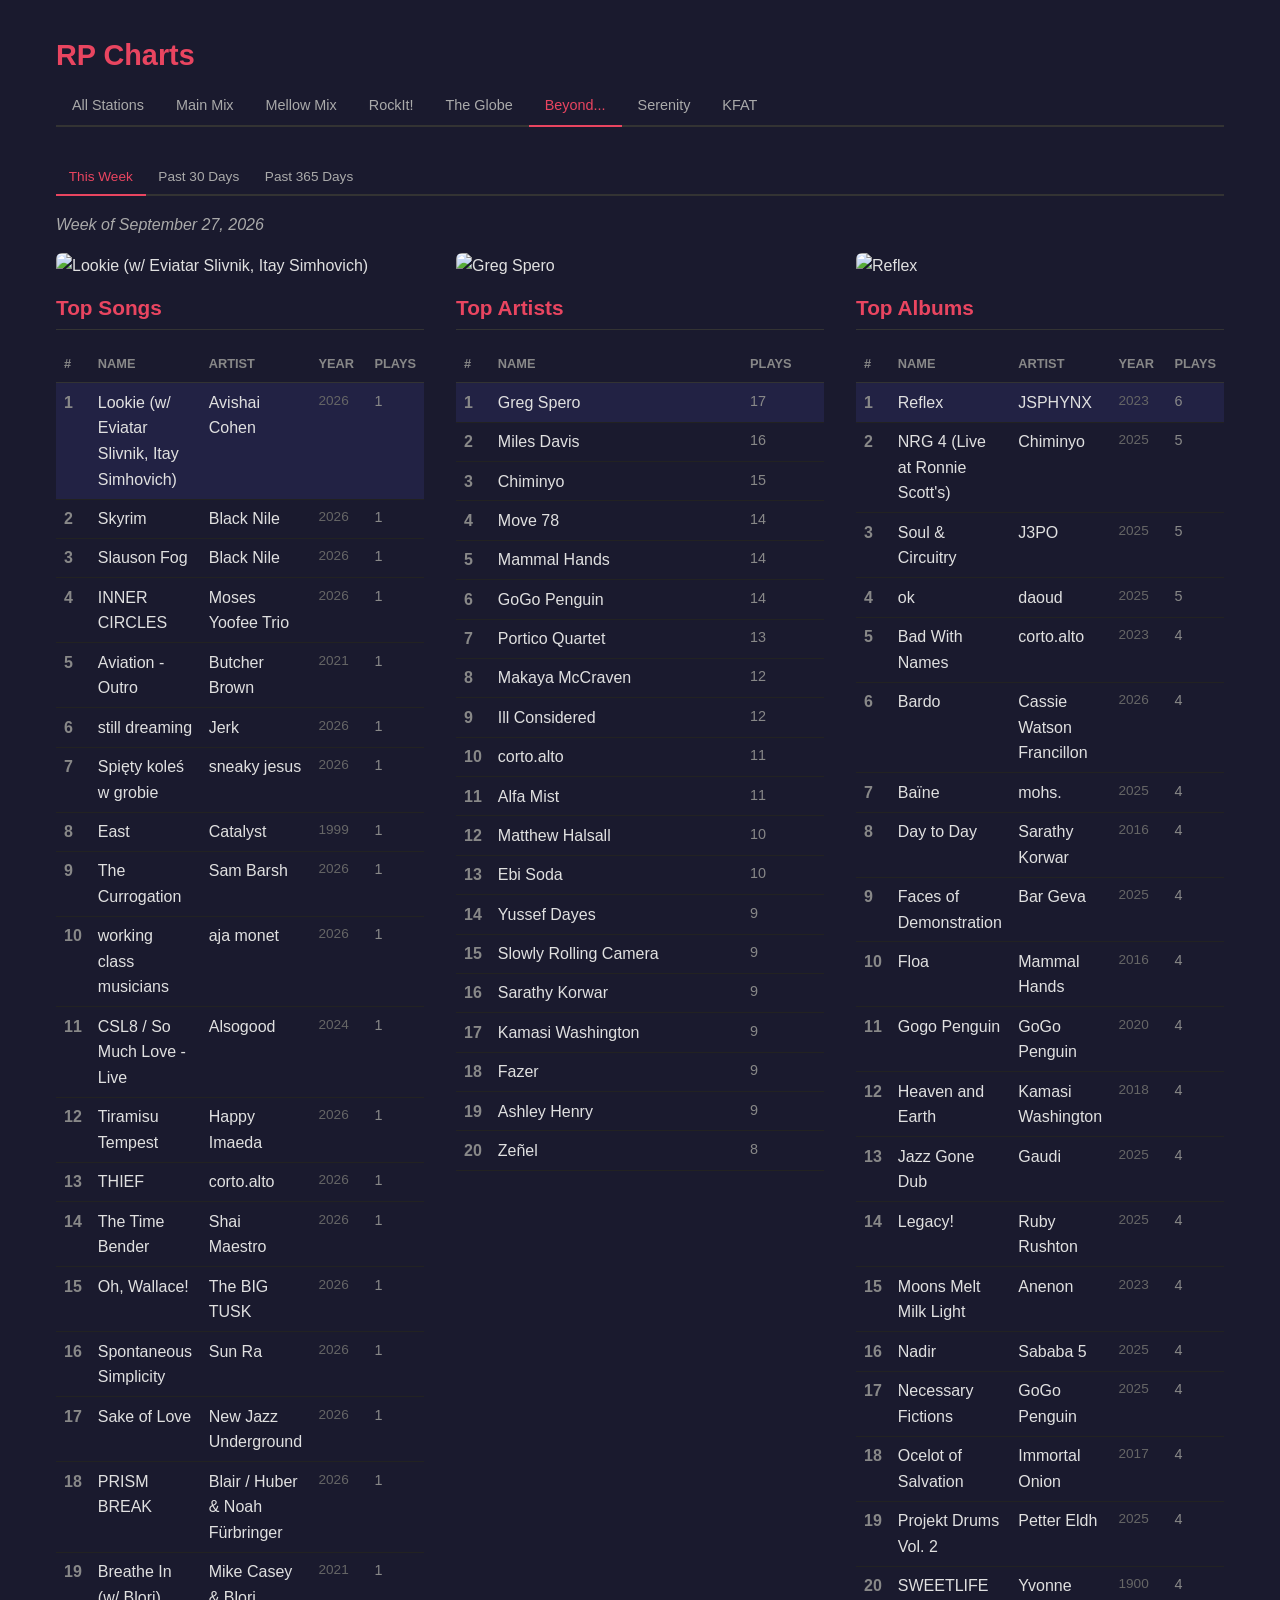
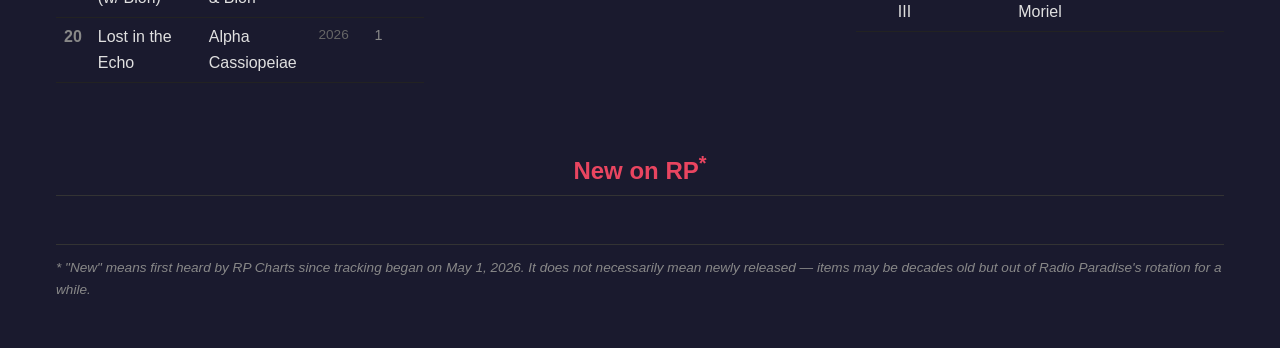
==== commit ea8286e9: "Update charts" ====
--- a/beyond/index.html
+++ b/beyond/index.html
@@ -1,4 +1,4 @@
-<!doctype html><html lang=en><head><meta charset=utf-8><meta content="width=device-width,initial-scale=1" name=viewport><title>Beyond... — RP Charts</title><link href=https://pdfrg.github.io/rpcharts-site/style.css rel=stylesheet><body><div class=container><h1>RP Charts</h1><nav class=tabs><a href=https://pdfrg.github.io/rpcharts-site>All Stations</a><a href=https://pdfrg.github.io/rpcharts-site/main>Main Mix</a><a href=https://pdfrg.github.io/rpcharts-site/mellow>Mellow Mix</a><a href=https://pdfrg.github.io/rpcharts-site/rockit>RockIt!</a><a href=https://pdfrg.github.io/rpcharts-site/globe>The Globe</a><a class=active href=https://pdfrg.github.io/rpcharts-site/beyond>Beyond...</a><a href=https://pdfrg.github.io/rpcharts-site/serenity>Serenity</a><a href=https://pdfrg.github.io/rpcharts-site/kfat>KFAT</a></nav><nav class="tabs time-tabs"><a class=active data-range=weekly href=#>This Week</a><a data-range=monthly href=#>Past 30 Days</a><a data-range=yearly href=#>Past 365 Days</a></nav><div class=time-range id=weekly><p class=period>Week of September 20, 2026<div class=charts-grid><div class=chart-col><img alt=Tension class=chart-header-cover src=https://img.radioparadise.com/covers/l/21819.jpg><h2>Top Songs</h2><table><thead><tr><th>#<th>Name<th>Artist<th>Year<th>Plays<tbody><tr class=rank-1><td>1<td><a href=https://radioparadise.com/music/song/50369>Tension</a><td>Mulatu Astatke<td class=year>2024<td class=play-count>2<tr><td>2<td><a href=https://radioparadise.com/music/song/49222>Baïne</a><td>mohs.<td class=year>2025<td class=play-count>2<tr><td>3<td><a href=https://radioparadise.com/music/song/60507>Smell Of Fire</a><td>Jiyu<td class=year>2026<td class=play-count>1<tr><td>4<td><a href=https://radioparadise.com/music/song/60500>Dåligt Väder</a><td>Ishaaq Aarkistra<td class=year>2026<td class=play-count>1<tr><td>5<td><a href=https://radioparadise.com/music/song/60493>The Dark Eyes Of Martha Hirsch</a><td>Tomasz Stanko Quintet<td class=year>2009<td class=play-count>1<tr><td>6<td><a href=https://radioparadise.com/music/song/60487>Kingdom Come</a><td>Braxton Cook<td class=year>2025<td class=play-count>1<tr><td>7<td><a href=https://radioparadise.com/music/song/60484>Chahar (w/ Johan Berthling, Andreas Werliin)</a><td>Oren Ambarchi<td class=year>2025<td class=play-count>1<tr><td>8<td><a href=https://radioparadise.com/music/song/60482>The Way It Used to Be (w/ Paul Abrahams, Chris Schilder, Vic Higgins)</a><td>Pacific Express<td class=year>2012<td class=play-count>1<tr><td>9<td><a href=https://radioparadise.com/music/song/60477>A Trance Delay</a><td>Joe Westerlund<td class=year>2025<td class=play-count>1<tr><td>10<td><a href=https://radioparadise.com/music/song/60471>Can Tangle</a><td>Joe Westerlund<td class=year>2025<td class=play-count>1<tr><td>11<td><a href=https://radioparadise.com/music/song/60460>Gnawa Sweet / Icy Roads (Stacked)</a><td>Joe Armon-Jones<td class=year>2019<td class=play-count>1<tr><td>12<td><a href=https://radioparadise.com/music/song/60458>Hysteria</a><td>Shalosh<td class=year>2026<td class=play-count>1<tr><td>13<td><a href=https://radioparadise.com/music/song/60457>What Is The State Of Our State (Part 2) (w/ The Repeat Beat Poet)</a><td>Scrimshire<td class=year>2023<td class=play-count>1<tr><td>14<td><a href=https://radioparadise.com/music/song/60454>Refuge</a><td>Scrimshire<td class=year>2023<td class=play-count>1<tr><td>15<td><a href=https://radioparadise.com/music/song/60450>Roundabout</a><td>Peter Somuah<td class=year>2026<td class=play-count>1<tr><td>16<td><a href=https://radioparadise.com/music/song/60449> Linéage (w/ David Binney)</a><td>Rémi Cormier<td class=year>2026<td class=play-count>1<tr><td>17<td><a href=https://radioparadise.com/music/song/60448>Mimo</a><td>Ben Wendel<td class=year>2026<td class=play-count>1<tr><td>18<td><a href=https://radioparadise.com/music/song/60447>Eero</a><td>COLECTIVA<td class=year>2025<td class=play-count>1<tr><td>19<td><a href=https://radioparadise.com/music/song/60444>Mars</a><td>Soulstatejazz<td class=year>2025<td class=play-count>1<tr><td>20<td><a href=https://radioparadise.com/music/song/60442>Iris Murdoch</a><td>Adam O'Farrill<td class=year>1900<td class=play-count>1</table></div><div class=chart-col><img alt="Miles Davis" class=chart-header-cover src=https://img.radioparadise.com/covers/l/20525.jpg><h2>Top Artists</h2><table><thead><tr><th>#<th>Name<th>Plays<tbody><tr class=rank-1><td>1<td>Miles Davis<td class=play-count>20<tr><td>2<td>Portico Quartet<td class=play-count>19<tr><td>3<td>Greg Spero<td class=play-count>17<tr><td>4<td>GoGo Penguin<td class=play-count>16<tr><td>5<td>Ebi Soda<td class=play-count>15<tr><td>6<td>Makaya McCraven<td class=play-count>13<tr><td>7<td>Ill Considered<td class=play-count>13<tr><td>8<td>Yussef Dayes<td class=play-count>12<tr><td>9<td>Alfa Mist<td class=play-count>12<tr><td>10<td>daoud<td class=play-count>11<tr><td>11<td>Fazer<td class=play-count>11<tr><td>12<td>The Comet Is Coming<td class=play-count>10<tr><td>13<td>Move 78<td class=play-count>10<tr><td>14<td>Kamasi Washington<td class=play-count>10<tr><td>15<td>Yoni Mayraz<td class=play-count>9<tr><td>16<td>Underground Canopy<td class=play-count>9<tr><td>17<td>Shabaka<td class=play-count>9<tr><td>18<td>Robert Glasper<td class=play-count>9<tr><td>19<td>Matthew Halsall<td class=play-count>9<tr><td>20<td>Mammal Hands<td class=play-count>9</table></div><div class=chart-col><img alt=ok class=chart-header-cover src=https://img.radioparadise.com/covers/l/22694.jpg><h2>Top Albums</h2><table><thead><tr><th>#<th>Name<th>Artist<th>Year<th>Plays<tbody><tr class=rank-1><td>1<td><a href=https://radioparadise.com/music/album/22694>ok</a><td>daoud<td class=year>2025<td class=play-count>8<tr><td>2<td><a href=https://radioparadise.com/music/album/20937>cloud high in dreams, but heavy in the air</a><td>Athletic Progression<td class=year>2021<td class=play-count>7<tr><td>3<td><a href=https://radioparadise.com/music/album/20601>Honk If You're Sad</a><td>Ebi Soda<td class=year>2022<td class=play-count>6<tr><td>4<td><a href=https://radioparadise.com/music/album/24240>PROTEUS</a><td>Andrii Pokaz<td class=year>2025<td class=play-count>6<tr><td>5<td><a href=https://radioparadise.com/music/album/20791>Bad With Names</a><td>corto.alto<td class=year>2023<td class=play-count>5<tr><td>6<td><a href=https://radioparadise.com/music/album/22988>Day to Day</a><td>Sarathy Korwar<td class=year>2016<td class=play-count>5<tr><td>7<td><a href=https://radioparadise.com/music/album/24267>Dogs Bark Babies Cry</a><td>Yoni Mayraz<td class=year>2025<td class=play-count>5<tr><td>8<td><a href=https://radioparadise.com/music/album/23753>Reflex</a><td>JSPHYNX<td class=year>2023<td class=play-count>5<tr><td>9<td><a href=https://radioparadise.com/music/album/24241>River of Light</a><td>Ancient Infinity Orchestra<td class=year>2023<td class=play-count>5<tr><td>10<td><a href=https://radioparadise.com/music/album/20659>Uncut Gems</a><td>Underground Canopy<td class=year>2022<td class=play-count>5<tr><td>11<td><a href=https://radioparadise.com/music/album/24356>Unusual Object</a><td>Josh Johnson<td class=year>2024<td class=play-count>5<tr><td>12<td><a href=https://radioparadise.com/music/album/24446>2020-2021</a><td>Kessoncoda<td class=year>2023<td class=play-count>4<tr><td>13<td><a href=https://radioparadise.com/music/album/20618>Black Focus</a><td>Yussef Kamaal<td class=year>2016<td class=play-count>4<tr><td>14<td><a href=https://radioparadise.com/music/album/24239>Brintex Collective</a><td>Brintex Collective<td class=year>2022<td class=play-count>4<tr><td>15<td><a href=https://radioparadise.com/music/album/20661>Echo Echo</a><td>WAAN<td class=year>2023<td class=play-count>4<tr><td>16<td><a href=https://radioparadise.com/music/album/23136>Erozje</a><td>Błoto<td class=year>2020<td class=play-count>4<tr><td>17<td><a href=https://radioparadise.com/music/album/20604>Fearless Movement</a><td>Kamasi Washington<td class=year>2024<td class=play-count>4<tr><td>18<td><a href=https://radioparadise.com/music/album/21314>Isla</a><td>Portico Quartet<td class=year>2009<td class=play-count>4<tr><td>19<td><a href=https://radioparadise.com/music/album/20717>Letting Go of Forever</a><td>SHOLTO<td class=year>2024<td class=play-count>4<tr><td>20<td><a href=https://radioparadise.com/music/album/20779>MYT</a><td>Moses Yoofee Trio<td class=year>2025<td class=play-count>4</table></div></div><h2 class=section-heading>New on RP<sup>*</sup></h2><div class=charts-grid><div class=chart-col></div><div class=chart-col></div><div class=chart-col></div></div></div><div class=time-range id=monthly style=display:none><p class=period>Past 30 Days (since August 28, 2026)<div class=charts-grid><div class=chart-col><img alt=Tension class=chart-header-cover src=https://img.radioparadise.com/covers/l/21819.jpg><h2>Top Songs</h2><table><thead><tr><th>#<th>Name<th>Artist<th>Year<th>Plays<tbody><tr class=rank-1><td>1<td><a href=https://radioparadise.com/music/song/50369>Tension</a><td>Mulatu Astatke<td class=year>2024<td class=play-count>6<tr><td>2<td><a href=https://radioparadise.com/music/song/49222>Baïne</a><td>mohs.<td class=year>2025<td class=play-count>6<tr><td>3<td><a href=https://radioparadise.com/music/song/60507>Smell Of Fire</a><td>Jiyu<td class=year>2026<td class=play-count>3<tr><td>4<td><a href=https://radioparadise.com/music/song/60500>Dåligt Väder</a><td>Ishaaq Aarkistra<td class=year>2026<td class=play-count>3<tr><td>5<td><a href=https://radioparadise.com/music/song/60493>The Dark Eyes Of Martha Hirsch</a><td>Tomasz Stanko Quintet<td class=year>2009<td class=play-count>3<tr><td>6<td><a href=https://radioparadise.com/music/song/60487>Kingdom Come</a><td>Braxton Cook<td class=year>2025<td class=play-count>3<tr><td>7<td><a href=https://radioparadise.com/music/song/60484>Chahar (w/ Johan Berthling, Andreas Werliin)</a><td>Oren Ambarchi<td class=year>2025<td class=play-count>3<tr><td>8<td><a href=https://radioparadise.com/music/song/60482>The Way It Used to Be (w/ Paul Abrahams, Chris Schilder, Vic Higgins)</a><td>Pacific Express<td class=year>2012<td class=play-count>3<tr><td>9<td><a href=https://radioparadise.com/music/song/60477>A Trance Delay</a><td>Joe Westerlund<td class=year>2025<td class=play-count>3<tr><td>10<td><a href=https://radioparadise.com/music/song/60471>Can Tangle</a><td>Joe Westerlund<td class=year>2025<td class=play-count>3<tr><td>11<td><a href=https://radioparadise.com/music/song/60460>Gnawa Sweet / Icy Roads (Stacked)</a><td>Joe Armon-Jones<td class=year>2019<td class=play-count>3<tr><td>12<td><a href=https://radioparadise.com/music/song/60458>Hysteria</a><td>Shalosh<td class=year>2026<td class=play-count>3<tr><td>13<td><a href=https://radioparadise.com/music/song/60457>What Is The State Of Our State (Part 2) (w/ The Repeat Beat Poet)</a><td>Scrimshire<td class=year>2023<td class=play-count>3<tr><td>14<td><a href=https://radioparadise.com/music/song/60454>Refuge</a><td>Scrimshire<td class=year>2023<td class=play-count>3<tr><td>15<td><a href=https://radioparadise.com/music/song/60450>Roundabout</a><td>Peter Somuah<td class=year>2026<td class=play-count>3<tr><td>16<td><a href=https://radioparadise.com/music/song/60449> Linéage (w/ David Binney)</a><td>Rémi Cormier<td class=year>2026<td class=play-count>3<tr><td>17<td><a href=https://radioparadise.com/music/song/60448>Mimo</a><td>Ben Wendel<td class=year>2026<td class=play-count>3<tr><td>18<td><a href=https://radioparadise.com/music/song/60447>Eero</a><td>COLECTIVA<td class=year>2025<td class=play-count>3<tr><td>19<td><a href=https://radioparadise.com/music/song/60444>Mars</a><td>Soulstatejazz<td class=year>2025<td class=play-count>3<tr><td>20<td><a href=https://radioparadise.com/music/song/60442>Iris Murdoch</a><td>Adam O'Farrill<td class=year>1900<td class=play-count>3</table></div><div class=chart-col><img alt="Greg Spero" class=chart-header-cover src=https://img.radioparadise.com/covers/l/25939.jpg><h2>Top Artists</h2><table><thead><tr><th>#<th>Name<th>Plays<tbody><tr class=rank-1><td>1<td>Greg Spero<td class=play-count>74<tr><td>2<td>Miles Davis<td class=play-count>73<tr><td>3<td>Portico Quartet<td class=play-count>70<tr><td>4<td>GoGo Penguin<td class=play-count>67<tr><td>5<td>Ill Considered<td class=play-count>58<tr><td>6<td>Ebi Soda<td class=play-count>58<tr><td>7<td>Makaya McCraven<td class=play-count>54<tr><td>8<td>Move 78<td class=play-count>50<tr><td>9<td>Mammal Hands<td class=play-count>49<tr><td>10<td>Alfa Mist<td class=play-count>48<tr><td>11<td>Chiminyo<td class=play-count>47<tr><td>12<td>Yussef Dayes<td class=play-count>44<tr><td>13<td>Matthew Halsall<td class=play-count>43<tr><td>14<td>Kamasi Washington<td class=play-count>42<tr><td>15<td>Fazer<td class=play-count>42<tr><td>16<td>The Comet Is Coming<td class=play-count>41<tr><td>17<td>corto.alto<td class=play-count>37<tr><td>18<td>Shabaka<td class=play-count>37<tr><td>19<td>daoud<td class=play-count>36<tr><td>20<td>Herbie Hancock<td class=play-count>34</table></div><div class=chart-col><img alt=ok class=chart-header-cover src=https://img.radioparadise.com/covers/l/22694.jpg><h2>Top Albums</h2><table><thead><tr><th>#<th>Name<th>Artist<th>Year<th>Plays<tbody><tr class=rank-1><td>1<td><a href=https://radioparadise.com/music/album/22694>ok</a><td>daoud<td class=year>2025<td class=play-count>25<tr><td>2<td><a href=https://radioparadise.com/music/album/23753>Reflex</a><td>JSPHYNX<td class=year>2023<td class=play-count>19<tr><td>3<td><a href=https://radioparadise.com/music/album/24240>PROTEUS</a><td>Andrii Pokaz<td class=year>2025<td class=play-count>18<tr><td>4<td><a href=https://radioparadise.com/music/album/22988>Day to Day</a><td>Sarathy Korwar<td class=year>2016<td class=play-count>17<tr><td>5<td><a href=https://radioparadise.com/music/album/20937>cloud high in dreams, but heavy in the air</a><td>Athletic Progression<td class=year>2021<td class=play-count>17<tr><td>6<td><a href=https://radioparadise.com/music/album/20791>Bad With Names</a><td>corto.alto<td class=year>2023<td class=play-count>15<tr><td>7<td><a href=https://radioparadise.com/music/album/24267>Dogs Bark Babies Cry</a><td>Yoni Mayraz<td class=year>2025<td class=play-count>15<tr><td>8<td><a href=https://radioparadise.com/music/album/20601>Honk If You're Sad</a><td>Ebi Soda<td class=year>2022<td class=play-count>15<tr><td>9<td><a href=https://radioparadise.com/music/album/22738>NRG 4 (Live at Ronnie Scott's)</a><td>Chiminyo<td class=year>2025<td class=play-count>15<tr><td>10<td><a href=https://radioparadise.com/music/album/20673>Ugh</a><td>Ebi Soda<td class=year>2020<td class=play-count>15<tr><td>11<td><a href=https://radioparadise.com/music/album/20659>Uncut Gems</a><td>Underground Canopy<td class=year>2022<td class=play-count>15<tr><td>12<td><a href=https://radioparadise.com/music/album/20745>Universal Beings</a><td>Makaya McCraven<td class=year>2018<td class=play-count>15<tr><td>13<td><a href=https://radioparadise.com/music/album/20661>Echo Echo</a><td>WAAN<td class=year>2023<td class=play-count>14<tr><td>14<td><a href=https://radioparadise.com/music/album/21314>Isla</a><td>Portico Quartet<td class=year>2009<td class=play-count>14<tr><td>15<td><a href=https://radioparadise.com/music/album/21304>Memory Streams</a><td>Portico Quartet<td class=year>2019<td class=play-count>14<tr><td>16<td><a href=https://radioparadise.com/music/album/23414>Moons Melt Milk Light</a><td>Anenon<td class=year>2023<td class=play-count>14<tr><td>17<td><a href=https://radioparadise.com/music/album/22899>Roulette</a><td>Alfa Mist<td class=year>2025<td class=play-count>14<tr><td>18<td><a href=https://radioparadise.com/music/album/20760>The Epic</a><td>Kamasi Washington<td class=year>2015<td class=play-count>14<tr><td>19<td><a href=https://radioparadise.com/music/album/24368>Distants</a><td>Koplant No<td class=year>2006<td class=play-count>13<tr><td>20<td><a href=https://radioparadise.com/music/album/22383>Frank Dean and Andrew</a><td>Ebi Soda<td class=year>2025<td class=play-count>13</table></div></div><h2 class=section-heading>New on RP<sup>*</sup></h2><div class=charts-grid><div class=chart-col><img alt="Inner Inference" class=chart-header-cover src=https://img.radioparadise.com/covers/l/21755.jpg><h2>New Songs</h2><table><thead><tr><th>#<th>Name<th>Artist<th>Year<th>Plays<tbody><tr class=rank-1><td>1<td><a href=https://radioparadise.com/music/song/50275>Inner Inference</a><td>Cumulus Frisbee<td class=year>2021<td class=play-count>2<tr><td>2<td><a href=https://radioparadise.com/music/song/48210>Fcknohoushiet</a><td>Avis Rara<td class=year>2020<td class=play-count>2</table></div><div class=chart-col><img alt="Cumulus Frisbee" class=chart-header-cover src=https://img.radioparadise.com/covers/l/21755.jpg><h2>New Artists</h2><table><thead><tr><th>#<th>Name<th>Plays<tbody><tr class=rank-1><td>1<td>Cumulus Frisbee<td class=play-count>2<tr><td>2<td>Avis Rara<td class=play-count>2</table></div><div class=chart-col><img alt="Inner Inference - Single" class=chart-header-cover src=https://img.radioparadise.com/covers/l/21755.jpg><h2>New Albums</h2><table><thead><tr><th>#<th>Name<th>Artist<th>Year<th>Plays<tbody><tr class=rank-1><td>1<td><a href=https://radioparadise.com/music/album/21755>Inner Inference - Single</a><td>Cumulus Frisbee<td class=year>2021<td class=play-count>2<tr><td>2<td><a href=https://radioparadise.com/music/album/20682>Valleys</a><td>Avis Rara<td class=year>2020<td class=play-count>2</table></div></div></div><div class=time-range id=yearly style=display:none><p class=period>Past 365 Days (since September 27, 2025)<div class=charts-grid><div class=chart-col><img alt=Tension class=chart-header-cover src=https://img.radioparadise.com/covers/l/21819.jpg><h2>Top Songs</h2><table><thead><tr><th>#<th>Name<th>Artist<th>Year<th>Plays<tbody><tr class=rank-1><td>1<td><a href=https://radioparadise.com/music/song/50369>Tension</a><td>Mulatu Astatke<td class=year>2024<td class=play-count>27<tr><td>2<td><a href=https://radioparadise.com/music/song/49222>Baïne</a><td>mohs.<td class=year>2025<td class=play-count>26<tr><td>3<td><a href=https://radioparadise.com/music/song/59870>Tujunga</a><td>Ikebe Shakedown<td class=year>2011<td class=play-count>14<tr><td>4<td><a href=https://radioparadise.com/music/song/55738>Queen Geri</a><td>Paul Cornish<td class=year>2025<td class=play-count>14<tr><td>5<td><a href=https://radioparadise.com/music/song/55725>BACK THAT AZZ UP</a><td>Kassa Overall<td class=year>2025<td class=play-count>14<tr><td>6<td><a href=https://radioparadise.com/music/song/55722>Glitch In The Heavens</a><td>Aki Rissanen<td class=year>2025<td class=play-count>14<tr><td>7<td><a href=https://radioparadise.com/music/song/55709>Cake Lady</a><td>Polyrhythmics<td class=year>2025<td class=play-count>14<tr><td>8<td><a href=https://radioparadise.com/music/song/55707>Orbit</a><td>Svaneborg Kardyb<td class=year>2022<td class=play-count>14<tr><td>9<td><a href=https://radioparadise.com/music/song/55692>Never Odd or Even</a><td>Kessoncoda<td class=year>2023<td class=play-count>14<tr><td>10<td><a href=https://radioparadise.com/music/song/55690>Penrose</a><td>Kessoncoda<td class=year>2023<td class=play-count>14<tr><td>11<td><a href=https://radioparadise.com/music/song/55679>My Heart Will Not Forget You (w/ Yazz Ahmed)</a><td>Women In Jazz<td class=year>2025<td class=play-count>14<tr><td>12<td><a href=https://radioparadise.com/music/song/55678>Form Before Meaning (w/ Miguel Atwood-Ferguson, Ben Williams)</a><td>Greg Spero<td class=year>2025<td class=play-count>14<tr><td>13<td><a href=https://radioparadise.com/music/song/55553>Nina Hanta, the way of peace</a><td>Charles Lloyd<td class=year>2025<td class=play-count>14<tr><td>14<td><a href=https://radioparadise.com/music/song/55537>No Turning Back</a><td>Chip Wickham<td class=year>2025<td class=play-count>14<tr><td>15<td><a href=https://radioparadise.com/music/song/55528>Sauge D'une Nuit D'ete</a><td>Mowgli<td class=year>2023<td class=play-count>14<tr><td>16<td><a href=https://radioparadise.com/music/song/55514>Bebe</a><td>Brekky Boy<td class=year>2018<td class=play-count>14<tr><td>17<td><a href=https://radioparadise.com/music/song/55497>The Waiting</a><td>Alvaro del Valle<td class=year>2025<td class=play-count>14<tr><td>18<td><a href=https://radioparadise.com/music/song/55496>Bedford (w/ Ghost Funk Orchestra)</a><td>Zitronen<td class=year>2025<td class=play-count>14<tr><td>19<td><a href=https://radioparadise.com/music/song/55494>Prophecy</a><td>Ayana<td class=year>2018<td class=play-count>14<tr><td>20<td><a href=https://radioparadise.com/music/song/55488>Eclosion</a><td>Andrii Pokaz<td class=year>2025<td class=play-count>14</table></div><div class=chart-col><img alt="Greg Spero" class=chart-header-cover src=https://img.radioparadise.com/covers/l/24437.jpg><h2>Top Artists</h2><table><thead><tr><th>#<th>Name<th>Plays<tbody><tr class=rank-1><td>1<td>Greg Spero<td class=play-count>356<tr><td>2<td>Miles Davis<td class=play-count>345<tr><td>3<td>Portico Quartet<td class=play-count>337<tr><td>4<td>GoGo Penguin<td class=play-count>321<tr><td>5<td>Ill Considered<td class=play-count>284<tr><td>6<td>Ebi Soda<td class=play-count>275<tr><td>7<td>Makaya McCraven<td class=play-count>265<tr><td>8<td>Move 78<td class=play-count>259<tr><td>9<td>Mammal Hands<td class=play-count>253<tr><td>10<td>Chiminyo<td class=play-count>244<tr><td>11<td>Alfa Mist<td class=play-count>231<tr><td>12<td>Matthew Halsall<td class=play-count>210<tr><td>13<td>Kamasi Washington<td class=play-count>208<tr><td>14<td>Yussef Dayes<td class=play-count>205<tr><td>15<td>Fazer<td class=play-count>203<tr><td>16<td>The Comet Is Coming<td class=play-count>201<tr><td>17<td>corto.alto<td class=play-count>196<tr><td>18<td>Shabaka<td class=play-count>185<tr><td>19<td>Herbie Hancock<td class=play-count>166<tr><td>20<td>KAU<td class=play-count>163</table></div><div class=chart-col><img alt=ok class=chart-header-cover src=https://img.radioparadise.com/covers/l/22694.jpg><h2>Top Albums</h2><table><thead><tr><th>#<th>Name<th>Artist<th>Year<th>Plays<tbody><tr class=rank-1><td>1<td><a href=https://radioparadise.com/music/album/22694>ok</a><td>daoud<td class=year>2025<td class=play-count>112<tr><td>2<td><a href=https://radioparadise.com/music/album/23753>Reflex</a><td>JSPHYNX<td class=year>2023<td class=play-count>85<tr><td>3<td><a href=https://radioparadise.com/music/album/22738>NRG 4 (Live at Ronnie Scott's)</a><td>Chiminyo<td class=year>2025<td class=play-count>82<tr><td>4<td><a href=https://radioparadise.com/music/album/22988>Day to Day</a><td>Sarathy Korwar<td class=year>2016<td class=play-count>79<tr><td>5<td><a href=https://radioparadise.com/music/album/20673>Ugh</a><td>Ebi Soda<td class=year>2020<td class=play-count>78<tr><td>6<td><a href=https://radioparadise.com/music/album/24240>PROTEUS</a><td>Andrii Pokaz<td class=year>2025<td class=play-count>76<tr><td>7<td><a href=https://radioparadise.com/music/album/20745>Universal Beings</a><td>Makaya McCraven<td class=year>2018<td class=play-count>73<tr><td>8<td><a href=https://radioparadise.com/music/album/23414>Moons Melt Milk Light</a><td>Anenon<td class=year>2023<td class=play-count>72<tr><td>9<td><a href=https://radioparadise.com/music/album/24531>Sorry Music Polska</a><td>Pink Freud<td class=year>2003<td class=play-count>72<tr><td>10<td><a href=https://radioparadise.com/music/album/22899>Roulette</a><td>Alfa Mist<td class=year>2025<td class=play-count>71<tr><td>11<td><a href=https://radioparadise.com/music/album/20937>cloud high in dreams, but heavy in the air</a><td>Athletic Progression<td class=year>2021<td class=play-count>68<tr><td>12<td><a href=https://radioparadise.com/music/album/24267>Dogs Bark Babies Cry</a><td>Yoni Mayraz<td class=year>2025<td class=play-count>66<tr><td>13<td><a href=https://radioparadise.com/music/album/20661>Echo Echo</a><td>WAAN<td class=year>2023<td class=play-count>66<tr><td>14<td><a href=https://radioparadise.com/music/album/21314>Isla</a><td>Portico Quartet<td class=year>2009<td class=play-count>66<tr><td>15<td><a href=https://radioparadise.com/music/album/20391>Plex</a><td>Fazer<td class=year>2022<td class=play-count>66<tr><td>16<td><a href=https://radioparadise.com/music/album/20791>Bad With Names</a><td>corto.alto<td class=year>2023<td class=play-count>65<tr><td>17<td><a href=https://radioparadise.com/music/album/24521>Floa</a><td>Mammal Hands<td class=year>2016<td class=play-count>65<tr><td>18<td><a href=https://radioparadise.com/music/album/22383>Frank Dean and Andrew</a><td>Ebi Soda<td class=year>2025<td class=play-count>65<tr><td>19<td><a href=https://radioparadise.com/music/album/21304>Memory Streams</a><td>Portico Quartet<td class=year>2019<td class=play-count>65<tr><td>20<td><a href=https://radioparadise.com/music/album/20760>The Epic</a><td>Kamasi Washington<td class=year>2015<td class=play-count>65</table></div></div><h2 class=section-heading>New on RP<sup>*</sup></h2><div class=charts-grid><div class=chart-col><img alt=Tension class=chart-header-cover src=https://img.radioparadise.com/covers/l/21819.jpg><h2>New Songs</h2><table><thead><tr><th>#<th>Name<th>Artist<th>Year<th>Plays<tbody><tr class=rank-1><td>1<td><a href=https://radioparadise.com/music/song/50369>Tension</a><td>Mulatu Astatke<td class=year>2024<td class=play-count>27<tr><td>2<td><a href=https://radioparadise.com/music/song/49222>Baïne</a><td>mohs.<td class=year>2025<td class=play-count>26<tr><td>3<td><a href=https://radioparadise.com/music/song/59870>Tujunga</a><td>Ikebe Shakedown<td class=year>2011<td class=play-count>14<tr><td>4<td><a href=https://radioparadise.com/music/song/55738>Queen Geri</a><td>Paul Cornish<td class=year>2025<td class=play-count>14<tr><td>5<td><a href=https://radioparadise.com/music/song/55725>BACK THAT AZZ UP</a><td>Kassa Overall<td class=year>2025<td class=play-count>14<tr><td>6<td><a href=https://radioparadise.com/music/song/55722>Glitch In The Heavens</a><td>Aki Rissanen<td class=year>2025<td class=play-count>14<tr><td>7<td><a href=https://radioparadise.com/music/song/55709>Cake Lady</a><td>Polyrhythmics<td class=year>2025<td class=play-count>14<tr><td>8<td><a href=https://radioparadise.com/music/song/55707>Orbit</a><td>Svaneborg Kardyb<td class=year>2022<td class=play-count>14<tr><td>9<td><a href=https://radioparadise.com/music/song/55692>Never Odd or Even</a><td>Kessoncoda<td class=year>2023<td class=play-count>14<tr><td>10<td><a href=https://radioparadise.com/music/song/55690>Penrose</a><td>Kessoncoda<td class=year>2023<td class=play-count>14<tr><td>11<td><a href=https://radioparadise.com/music/song/55679>My Heart Will Not Forget You (w/ Yazz Ahmed)</a><td>Women In Jazz<td class=year>2025<td class=play-count>14<tr><td>12<td><a href=https://radioparadise.com/music/song/55678>Form Before Meaning (w/ Miguel Atwood-Ferguson, Ben Williams)</a><td>Greg Spero<td class=year>2025<td class=play-count>14<tr><td>13<td><a href=https://radioparadise.com/music/song/55553>Nina Hanta, the way of peace</a><td>Charles Lloyd<td class=year>2025<td class=play-count>14<tr><td>14<td><a href=https://radioparadise.com/music/song/55537>No Turning Back</a><td>Chip Wickham<td class=year>2025<td class=play-count>14<tr><td>15<td><a href=https://radioparadise.com/music/song/55528>Sauge D'une Nuit D'ete</a><td>Mowgli<td class=year>2023<td class=play-count>14<tr><td>16<td><a href=https://radioparadise.com/music/song/55514>Bebe</a><td>Brekky Boy<td class=year>2018<td class=play-count>14<tr><td>17<td><a href=https://radioparadise.com/music/song/55497>The Waiting</a><td>Alvaro del Valle<td class=year>2025<td class=play-count>14<tr><td>18<td><a href=https://radioparadise.com/music/song/55496>Bedford (w/ Ghost Funk Orchestra)</a><td>Zitronen<td class=year>2025<td class=play-count>14<tr><td>19<td><a href=https://radioparadise.com/music/song/55494>Prophecy</a><td>Ayana<td class=year>2018<td class=play-count>14<tr><td>20<td><a href=https://radioparadise.com/music/song/55488>Eclosion</a><td>Andrii Pokaz<td class=year>2025<td class=play-count>14</table></div><div class=chart-col><img alt="Greg Spero" class=chart-header-cover src=https://img.radioparadise.com/covers/l/24437.jpg><h2>New Artists</h2><table><thead><tr><th>#<th>Name<th>Plays<tbody><tr class=rank-1><td>1<td>Greg Spero<td class=play-count>356<tr><td>2<td>Miles Davis<td class=play-count>345<tr><td>3<td>Portico Quartet<td class=play-count>337<tr><td>4<td>GoGo Penguin<td class=play-count>321<tr><td>5<td>Ill Considered<td class=play-count>284<tr><td>6<td>Ebi Soda<td class=play-count>275<tr><td>7<td>Makaya McCraven<td class=play-count>265<tr><td>8<td>Move 78<td class=play-count>259<tr><td>9<td>Mammal Hands<td class=play-count>253<tr><td>10<td>Chiminyo<td class=play-count>244<tr><td>11<td>Alfa Mist<td class=play-count>231<tr><td>12<td>Matthew Halsall<td class=play-count>210<tr><td>13<td>Kamasi Washington<td class=play-count>208<tr><td>14<td>Yussef Dayes<td class=play-count>205<tr><td>15<td>Fazer<td class=play-count>203<tr><td>16<td>The Comet Is Coming<td class=play-count>201<tr><td>17<td>corto.alto<td class=play-count>196<tr><td>18<td>Shabaka<td class=play-count>185<tr><td>19<td>Herbie Hancock<td class=play-count>166<tr><td>20<td>KAU<td class=play-count>163</table></div><div class=chart-col><img alt=ok class=chart-header-cover src=https://img.radioparadise.com/covers/l/22694.jpg><h2>New Albums</h2><table><thead><tr><th>#<th>Name<th>Artist<th>Year<th>Plays<tbody><tr class=rank-1><td>1<td><a href=https://radioparadise.com/music/album/22694>ok</a><td>daoud<td class=year>2025<td class=play-count>112<tr><td>2<td><a href=https://radioparadise.com/music/album/23753>Reflex</a><td>JSPHYNX<td class=year>2023<td class=play-count>85<tr><td>3<td><a href=https://radioparadise.com/music/album/22738>NRG 4 (Live at Ronnie Scott's)</a><td>Chiminyo<td class=year>2025<td class=play-count>82<tr><td>4<td><a href=https://radioparadise.com/music/album/22988>Day to Day</a><td>Sarathy Korwar<td class=year>2016<td class=play-count>79<tr><td>5<td><a href=https://radioparadise.com/music/album/20673>Ugh</a><td>Ebi Soda<td class=year>2020<td class=play-count>78<tr><td>6<td><a href=https://radioparadise.com/music/album/24240>PROTEUS</a><td>Andrii Pokaz<td class=year>2025<td class=play-count>76<tr><td>7<td><a href=https://radioparadise.com/music/album/20745>Universal Beings</a><td>Makaya McCraven<td class=year>2018<td class=play-count>73<tr><td>8<td><a href=https://radioparadise.com/music/album/23414>Moons Melt Milk Light</a><td>Anenon<td class=year>2023<td class=play-count>72<tr><td>9<td><a href=https://radioparadise.com/music/album/24531>Sorry Music Polska</a><td>Pink Freud<td class=year>2003<td class=play-count>72<tr><td>10<td><a href=https://radioparadise.com/music/album/22899>Roulette</a><td>Alfa Mist<td class=year>2025<td class=play-count>71<tr><td>11<td><a href=https://radioparadise.com/music/album/20937>cloud high in dreams, but heavy in the air</a><td>Athletic Progression<td class=year>2021<td class=play-count>68<tr><td>12<td><a href=https://radioparadise.com/music/album/24267>Dogs Bark Babies Cry</a><td>Yoni Mayraz<td class=year>2025<td class=play-count>66<tr><td>13<td><a href=https://radioparadise.com/music/album/20661>Echo Echo</a><td>WAAN<td class=year>2023<td class=play-count>66<tr><td>14<td><a href=https://radioparadise.com/music/album/21314>Isla</a><td>Portico Quartet<td class=year>2009<td class=play-count>66<tr><td>15<td><a href=https://radioparadise.com/music/album/20391>Plex</a><td>Fazer<td class=year>2022<td class=play-count>66<tr><td>16<td><a href=https://radioparadise.com/music/album/20791>Bad With Names</a><td>corto.alto<td class=year>2023<td class=play-count>65<tr><td>17<td><a href=https://radioparadise.com/music/album/24521>Floa</a><td>Mammal Hands<td class=year>2016<td class=play-count>65<tr><td>18<td><a href=https://radioparadise.com/music/album/22383>Frank Dean and Andrew</a><td>Ebi Soda<td class=year>2025<td class=play-count>65<tr><td>19<td><a href=https://radioparadise.com/music/album/21304>Memory Streams</a><td>Portico Quartet<td class=year>2019<td class=play-count>65<tr><td>20<td><a href=https://radioparadise.com/music/album/20760>The Epic</a><td>Kamasi Washington<td class=year>2015<td class=play-count>65</table></div></div></div><p class=footnote>* "New" means first heard by RP Charts since tracking began on May 1, 2026. It does not necessarily mean newly released — items may be decades old but out of Radio Paradise's rotation for a while.</div><script>document.querySelectorAll('.time-tabs a').forEach(function(tab) {
+<!doctype html><html lang=en><head><meta charset=utf-8><meta content="width=device-width,initial-scale=1" name=viewport><title>Beyond... — RP Charts</title><link href=https://pdfrg.github.io/rpcharts-site/style.css rel=stylesheet><body><div class=container><h1>RP Charts</h1><nav class=tabs><a href=https://pdfrg.github.io/rpcharts-site>All Stations</a><a href=https://pdfrg.github.io/rpcharts-site/main>Main Mix</a><a href=https://pdfrg.github.io/rpcharts-site/mellow>Mellow Mix</a><a href=https://pdfrg.github.io/rpcharts-site/rockit>RockIt!</a><a href=https://pdfrg.github.io/rpcharts-site/globe>The Globe</a><a class=active href=https://pdfrg.github.io/rpcharts-site/beyond>Beyond...</a><a href=https://pdfrg.github.io/rpcharts-site/serenity>Serenity</a><a href=https://pdfrg.github.io/rpcharts-site/kfat>KFAT</a></nav><nav class="tabs time-tabs"><a class=active data-range=weekly href=#>This Week</a><a data-range=monthly href=#>Past 30 Days</a><a data-range=yearly href=#>Past 365 Days</a></nav><div class=time-range id=weekly><p class=period>Week of September 27, 2026<div class=charts-grid><div class=chart-col><img alt="Lookie (w/ Eviatar Slivnik, Itay Simhovich)" class=chart-header-cover src=https://img.radioparadise.com/covers/l/29827.jpg><h2>Top Songs</h2><table><thead><tr><th>#<th>Name<th>Artist<th>Year<th>Plays<tbody><tr class=rank-1><td>1<td><a href=https://radioparadise.com/music/song/66020>Lookie (w/ Eviatar Slivnik, Itay Simhovich)</a><td>Avishai Cohen<td class=year>2026<td class=play-count>1<tr><td>2<td><a href=https://radioparadise.com/music/song/66018>Skyrim</a><td>Black Nile<td class=year>2026<td class=play-count>1<tr><td>3<td><a href=https://radioparadise.com/music/song/66017>Slauson Fog</a><td>Black Nile<td class=year>2026<td class=play-count>1<tr><td>4<td><a href=https://radioparadise.com/music/song/66014>INNER CIRCLES</a><td>Moses Yoofee Trio<td class=year>2026<td class=play-count>1<tr><td>5<td><a href=https://radioparadise.com/music/song/66010>Aviation - Outro</a><td>Butcher Brown<td class=year>2021<td class=play-count>1<tr><td>6<td><a href=https://radioparadise.com/music/song/66007>still dreaming</a><td>Jerk<td class=year>2026<td class=play-count>1<tr><td>7<td><a href=https://radioparadise.com/music/song/66002>Spięty koleś w grobie</a><td>sneaky jesus<td class=year>2026<td class=play-count>1<tr><td>8<td><a href=https://radioparadise.com/music/song/65995>East</a><td>Catalyst<td class=year>1999<td class=play-count>1<tr><td>9<td><a href=https://radioparadise.com/music/song/65992>The Currogation</a><td>Sam Barsh<td class=year>2026<td class=play-count>1<tr><td>10<td><a href=https://radioparadise.com/music/song/65982>working class musicians</a><td>aja monet<td class=year>2026<td class=play-count>1<tr><td>11<td><a href=https://radioparadise.com/music/song/65980>CSL8 / So Much Love - Live</a><td>Alsogood<td class=year>2024<td class=play-count>1<tr><td>12<td><a href=https://radioparadise.com/music/song/65979>Tiramisu Tempest</a><td>Happy Imaeda<td class=year>2026<td class=play-count>1<tr><td>13<td><a href=https://radioparadise.com/music/song/65973>THIEF</a><td>corto.alto<td class=year>2026<td class=play-count>1<tr><td>14<td><a href=https://radioparadise.com/music/song/65970>The Time Bender</a><td>Shai Maestro<td class=year>2026<td class=play-count>1<tr><td>15<td><a href=https://radioparadise.com/music/song/65968>Oh, Wallace!</a><td>The BIG TUSK<td class=year>2026<td class=play-count>1<tr><td>16<td><a href=https://radioparadise.com/music/song/65963>Spontaneous Simplicity</a><td>Sun Ra<td class=year>2026<td class=play-count>1<tr><td>17<td><a href=https://radioparadise.com/music/song/65959>Sake of Love</a><td>New Jazz Underground<td class=year>2026<td class=play-count>1<tr><td>18<td><a href=https://radioparadise.com/music/song/65947>PRISM BREAK</a><td>Blair / Huber & Noah Fürbringer<td class=year>2026<td class=play-count>1<tr><td>19<td><a href=https://radioparadise.com/music/song/65946>Breathe In (w/ Blori)</a><td>Mike Casey & Blori<td class=year>2021<td class=play-count>1<tr><td>20<td><a href=https://radioparadise.com/music/song/65945>Lost in the Echo</a><td>Alpha Cassiopeiae<td class=year>2026<td class=play-count>1</table></div><div class=chart-col><img alt="Greg Spero" class=chart-header-cover src=https://img.radioparadise.com/covers/l/26926.jpg><h2>Top Artists</h2><table><thead><tr><th>#<th>Name<th>Plays<tbody><tr class=rank-1><td>1<td>Greg Spero<td class=play-count>17<tr><td>2<td>Miles Davis<td class=play-count>16<tr><td>3<td>Chiminyo<td class=play-count>15<tr><td>4<td>Move 78<td class=play-count>14<tr><td>5<td>Mammal Hands<td class=play-count>14<tr><td>6<td>GoGo Penguin<td class=play-count>14<tr><td>7<td>Portico Quartet<td class=play-count>13<tr><td>8<td>Makaya McCraven<td class=play-count>12<tr><td>9<td>Ill Considered<td class=play-count>12<tr><td>10<td>corto.alto<td class=play-count>11<tr><td>11<td>Alfa Mist<td class=play-count>11<tr><td>12<td>Matthew Halsall<td class=play-count>10<tr><td>13<td>Ebi Soda<td class=play-count>10<tr><td>14<td>Yussef Dayes<td class=play-count>9<tr><td>15<td>Slowly Rolling Camera<td class=play-count>9<tr><td>16<td>Sarathy Korwar<td class=play-count>9<tr><td>17<td>Kamasi Washington<td class=play-count>9<tr><td>18<td>Fazer<td class=play-count>9<tr><td>19<td>Ashley Henry<td class=play-count>9<tr><td>20<td>Zeñel<td class=play-count>8</table></div><div class=chart-col><img alt=Reflex class=chart-header-cover src=https://img.radioparadise.com/covers/l/23753.jpg><h2>Top Albums</h2><table><thead><tr><th>#<th>Name<th>Artist<th>Year<th>Plays<tbody><tr class=rank-1><td>1<td><a href=https://radioparadise.com/music/album/23753>Reflex</a><td>JSPHYNX<td class=year>2023<td class=play-count>6<tr><td>2<td><a href=https://radioparadise.com/music/album/22738>NRG 4 (Live at Ronnie Scott's)</a><td>Chiminyo<td class=year>2025<td class=play-count>5<tr><td>3<td><a href=https://radioparadise.com/music/album/22719>Soul & Circuitry</a><td>J3PO<td class=year>2025<td class=play-count>5<tr><td>4<td><a href=https://radioparadise.com/music/album/22694>ok</a><td>daoud<td class=year>2025<td class=play-count>5<tr><td>5<td><a href=https://radioparadise.com/music/album/20791>Bad With Names</a><td>corto.alto<td class=year>2023<td class=play-count>4<tr><td>6<td><a href=https://radioparadise.com/music/album/26648>Bardo</a><td>Cassie Watson Francillon<td class=year>2026<td class=play-count>4<tr><td>7<td><a href=https://radioparadise.com/music/album/22377>Baïne</a><td>mohs.<td class=year>2025<td class=play-count>4<tr><td>8<td><a href=https://radioparadise.com/music/album/22988>Day to Day</a><td>Sarathy Korwar<td class=year>2016<td class=play-count>4<tr><td>9<td><a href=https://radioparadise.com/music/album/24534>Faces of Demonstration</a><td>Bar Geva<td class=year>2025<td class=play-count>4<tr><td>10<td><a href=https://radioparadise.com/music/album/24521>Floa</a><td>Mammal Hands<td class=year>2016<td class=play-count>4<tr><td>11<td><a href=https://radioparadise.com/music/album/20902>Gogo Penguin</a><td>GoGo Penguin<td class=year>2020<td class=play-count>4<tr><td>12<td><a href=https://radioparadise.com/music/album/20703>Heaven and Earth</a><td>Kamasi Washington<td class=year>2018<td class=play-count>4<tr><td>13<td><a href=https://radioparadise.com/music/album/26741>Jazz Gone Dub</a><td>Gaudi<td class=year>2025<td class=play-count>4<tr><td>14<td><a href=https://radioparadise.com/music/album/24793>Legacy!</a><td>Ruby Rushton<td class=year>2025<td class=play-count>4<tr><td>15<td><a href=https://radioparadise.com/music/album/23414>Moons Melt Milk Light</a><td>Anenon<td class=year>2023<td class=play-count>4<tr><td>16<td><a href=https://radioparadise.com/music/album/22693>Nadir</a><td>Sababa 5<td class=year>2025<td class=play-count>4<tr><td>17<td><a href=https://radioparadise.com/music/album/22661>Necessary Fictions</a><td>GoGo Penguin<td class=year>2025<td class=play-count>4<tr><td>18<td><a href=https://radioparadise.com/music/album/24545>Ocelot of Salvation</a><td>Immortal Onion<td class=year>2017<td class=play-count>4<tr><td>19<td><a href=https://radioparadise.com/music/album/24791>Projekt Drums Vol. 2</a><td>Petter Eldh<td class=year>2025<td class=play-count>4<tr><td>20<td><a href=https://radioparadise.com/music/album/26285>SWEETLIFE III</a><td>Yvonne Moriel<td class=year>1900<td class=play-count>4</table></div></div><h2 class=section-heading>New on RP<sup>*</sup></h2><div class=charts-grid><div class=chart-col></div><div class=chart-col></div><div class=chart-col></div></div></div><div class=time-range id=monthly style=display:none><p class=period>Past 30 Days (since September 4, 2026)<div class=charts-grid><div class=chart-col><img alt=Tension class=chart-header-cover src=https://img.radioparadise.com/covers/l/21819.jpg><h2>Top Songs</h2><table><thead><tr><th>#<th>Name<th>Artist<th>Year<th>Plays<tbody><tr class=rank-1><td>1<td><a href=https://radioparadise.com/music/song/50369>Tension</a><td>Mulatu Astatke<td class=year>2024<td class=play-count>5<tr><td>2<td><a href=https://radioparadise.com/music/song/49222>Baïne</a><td>mohs.<td class=year>2025<td class=play-count>5<tr><td>3<td><a href=https://radioparadise.com/music/song/60500>Dåligt Väder</a><td>Ishaaq Aarkistra<td class=year>2026<td class=play-count>3<tr><td>4<td><a href=https://radioparadise.com/music/song/60493>The Dark Eyes Of Martha Hirsch</a><td>Tomasz Stanko Quintet<td class=year>2009<td class=play-count>3<tr><td>5<td><a href=https://radioparadise.com/music/song/60487>Kingdom Come</a><td>Braxton Cook<td class=year>2025<td class=play-count>3<tr><td>6<td><a href=https://radioparadise.com/music/song/60484>Chahar (w/ Johan Berthling, Andreas Werliin)</a><td>Oren Ambarchi<td class=year>2025<td class=play-count>3<tr><td>7<td><a href=https://radioparadise.com/music/song/60482>The Way It Used to Be (w/ Paul Abrahams, Chris Schilder, Vic Higgins)</a><td>Pacific Express<td class=year>2012<td class=play-count>3<tr><td>8<td><a href=https://radioparadise.com/music/song/60477>A Trance Delay</a><td>Joe Westerlund<td class=year>2025<td class=play-count>3<tr><td>9<td><a href=https://radioparadise.com/music/song/60471>Can Tangle</a><td>Joe Westerlund<td class=year>2025<td class=play-count>3<tr><td>10<td><a href=https://radioparadise.com/music/song/60460>Gnawa Sweet / Icy Roads (Stacked)</a><td>Joe Armon-Jones<td class=year>2019<td class=play-count>3<tr><td>11<td><a href=https://radioparadise.com/music/song/60458>Hysteria</a><td>Shalosh<td class=year>2026<td class=play-count>3<tr><td>12<td><a href=https://radioparadise.com/music/song/60457>What Is The State Of Our State (Part 2) (w/ The Repeat Beat Poet)</a><td>Scrimshire<td class=year>2023<td class=play-count>3<tr><td>13<td><a href=https://radioparadise.com/music/song/60454>Refuge</a><td>Scrimshire<td class=year>2023<td class=play-count>3<tr><td>14<td><a href=https://radioparadise.com/music/song/60450>Roundabout</a><td>Peter Somuah<td class=year>2026<td class=play-count>3<tr><td>15<td><a href=https://radioparadise.com/music/song/60449> Linéage (w/ David Binney)</a><td>Rémi Cormier<td class=year>2026<td class=play-count>3<tr><td>16<td><a href=https://radioparadise.com/music/song/60448>Mimo</a><td>Ben Wendel<td class=year>2026<td class=play-count>3<tr><td>17<td><a href=https://radioparadise.com/music/song/60447>Eero</a><td>COLECTIVA<td class=year>2025<td class=play-count>3<tr><td>18<td><a href=https://radioparadise.com/music/song/60444>Mars</a><td>Soulstatejazz<td class=year>2025<td class=play-count>3<tr><td>19<td><a href=https://radioparadise.com/music/song/60442>Iris Murdoch</a><td>Adam O'Farrill<td class=year>1900<td class=play-count>3<tr><td>20<td><a href=https://radioparadise.com/music/song/60436>Vacuum</a><td>Inuit Pagoda<td class=year>1900<td class=play-count>3</table></div><div class=chart-col><img alt="Greg Spero" class=chart-header-cover src=https://img.radioparadise.com/covers/l/25939.jpg><h2>Top Artists</h2><table><thead><tr><th>#<th>Name<th>Plays<tbody><tr class=rank-1><td>1<td>Greg Spero<td class=play-count>73<tr><td>2<td>Miles Davis<td class=play-count>68<tr><td>3<td>Portico Quartet<td class=play-count>64<tr><td>4<td>GoGo Penguin<td class=play-count>64<tr><td>5<td>Ill Considered<td class=play-count>57<tr><td>6<td>Move 78<td class=play-count>55<tr><td>7<td>Mammal Hands<td class=play-count>53<tr><td>8<td>Makaya McCraven<td class=play-count>53<tr><td>9<td>Chiminyo<td class=play-count>53<tr><td>10<td>Ebi Soda<td class=play-count>52<tr><td>11<td>Alfa Mist<td class=play-count>46<tr><td>12<td>Matthew Halsall<td class=play-count>43<tr><td>13<td>Kamasi Washington<td class=play-count>42<tr><td>14<td>corto.alto<td class=play-count>41<tr><td>15<td>Yussef Dayes<td class=play-count>41<tr><td>16<td>Fazer<td class=play-count>40<tr><td>17<td>The Comet Is Coming<td class=play-count>38<tr><td>18<td>Shabaka<td class=play-count>34<tr><td>19<td>Sarathy Korwar<td class=play-count>34<tr><td>20<td>Herbie Hancock<td class=play-count>33</table></div><div class=chart-col><img alt=ok class=chart-header-cover src=https://img.radioparadise.com/covers/l/22694.jpg><h2>Top Albums</h2><table><thead><tr><th>#<th>Name<th>Artist<th>Year<th>Plays<tbody><tr class=rank-1><td>1<td><a href=https://radioparadise.com/music/album/22694>ok</a><td>daoud<td class=year>2025<td class=play-count>22<tr><td>2<td><a href=https://radioparadise.com/music/album/23753>Reflex</a><td>JSPHYNX<td class=year>2023<td class=play-count>19<tr><td>3<td><a href=https://radioparadise.com/music/album/22738>NRG 4 (Live at Ronnie Scott's)</a><td>Chiminyo<td class=year>2025<td class=play-count>17<tr><td>4<td><a href=https://radioparadise.com/music/album/22988>Day to Day</a><td>Sarathy Korwar<td class=year>2016<td class=play-count>16<tr><td>5<td><a href=https://radioparadise.com/music/album/23414>Moons Melt Milk Light</a><td>Anenon<td class=year>2023<td class=play-count>15<tr><td>6<td><a href=https://radioparadise.com/music/album/20673>Ugh</a><td>Ebi Soda<td class=year>2020<td class=play-count>15<tr><td>7<td><a href=https://radioparadise.com/music/album/20791>Bad With Names</a><td>corto.alto<td class=year>2023<td class=play-count>14<tr><td>8<td><a href=https://radioparadise.com/music/album/24521>Floa</a><td>Mammal Hands<td class=year>2016<td class=play-count>14<tr><td>9<td><a href=https://radioparadise.com/music/album/22899>Roulette</a><td>Alfa Mist<td class=year>2025<td class=play-count>14<tr><td>10<td><a href=https://radioparadise.com/music/album/24531>Sorry Music Polska</a><td>Pink Freud<td class=year>2003<td class=play-count>14<tr><td>11<td><a href=https://radioparadise.com/music/album/22719>Soul & Circuitry</a><td>J3PO<td class=year>2025<td class=play-count>14<tr><td>12<td><a href=https://radioparadise.com/music/album/20659>Uncut Gems</a><td>Underground Canopy<td class=year>2022<td class=play-count>14<tr><td>13<td><a href=https://radioparadise.com/music/album/22377>Baïne</a><td>mohs.<td class=year>2025<td class=play-count>13<tr><td>14<td><a href=https://radioparadise.com/music/album/20661>Echo Echo</a><td>WAAN<td class=year>2023<td class=play-count>13<tr><td>15<td><a href=https://radioparadise.com/music/album/22383>Frank Dean and Andrew</a><td>Ebi Soda<td class=year>2025<td class=play-count>13<tr><td>16<td><a href=https://radioparadise.com/music/album/20902>Gogo Penguin</a><td>GoGo Penguin<td class=year>2020<td class=play-count>13<tr><td>17<td><a href=https://radioparadise.com/music/album/21314>Isla</a><td>Portico Quartet<td class=year>2009<td class=play-count>13<tr><td>18<td><a href=https://radioparadise.com/music/album/26741>Jazz Gone Dub</a><td>Gaudi<td class=year>2025<td class=play-count>13<tr><td>19<td><a href=https://radioparadise.com/music/album/21304>Memory Streams</a><td>Portico Quartet<td class=year>2019<td class=play-count>13<tr><td>20<td><a href=https://radioparadise.com/music/album/24545>Ocelot of Salvation</a><td>Immortal Onion<td class=year>2017<td class=play-count>13</table></div></div><h2 class=section-heading>New on RP<sup>*</sup></h2><div class=charts-grid><div class=chart-col></div><div class=chart-col></div><div class=chart-col></div></div></div><div class=time-range id=yearly style=display:none><p class=period>Past 365 Days (since October 4, 2025)<div class=charts-grid><div class=chart-col><img alt=Tension class=chart-header-cover src=https://img.radioparadise.com/covers/l/21819.jpg><h2>Top Songs</h2><table><thead><tr><th>#<th>Name<th>Artist<th>Year<th>Plays<tbody><tr class=rank-1><td>1<td><a href=https://radioparadise.com/music/song/50369>Tension</a><td>Mulatu Astatke<td class=year>2024<td class=play-count>27<tr><td>2<td><a href=https://radioparadise.com/music/song/49222>Baïne</a><td>mohs.<td class=year>2025<td class=play-count>27<tr><td>3<td><a href=https://radioparadise.com/music/song/60500>Dåligt Väder</a><td>Ishaaq Aarkistra<td class=year>2026<td class=play-count>14<tr><td>4<td><a href=https://radioparadise.com/music/song/60493>The Dark Eyes Of Martha Hirsch</a><td>Tomasz Stanko Quintet<td class=year>2009<td class=play-count>14<tr><td>5<td><a href=https://radioparadise.com/music/song/60487>Kingdom Come</a><td>Braxton Cook<td class=year>2025<td class=play-count>14<tr><td>6<td><a href=https://radioparadise.com/music/song/60484>Chahar (w/ Johan Berthling, Andreas Werliin)</a><td>Oren Ambarchi<td class=year>2025<td class=play-count>14<tr><td>7<td><a href=https://radioparadise.com/music/song/60482>The Way It Used to Be (w/ Paul Abrahams, Chris Schilder, Vic Higgins)</a><td>Pacific Express<td class=year>2012<td class=play-count>14<tr><td>8<td><a href=https://radioparadise.com/music/song/60477>A Trance Delay</a><td>Joe Westerlund<td class=year>2025<td class=play-count>14<tr><td>9<td><a href=https://radioparadise.com/music/song/60471>Can Tangle</a><td>Joe Westerlund<td class=year>2025<td class=play-count>14<tr><td>10<td><a href=https://radioparadise.com/music/song/60460>Gnawa Sweet / Icy Roads (Stacked)</a><td>Joe Armon-Jones<td class=year>2019<td class=play-count>14<tr><td>11<td><a href=https://radioparadise.com/music/song/60458>Hysteria</a><td>Shalosh<td class=year>2026<td class=play-count>14<tr><td>12<td><a href=https://radioparadise.com/music/song/60457>What Is The State Of Our State (Part 2) (w/ The Repeat Beat Poet)</a><td>Scrimshire<td class=year>2023<td class=play-count>14<tr><td>13<td><a href=https://radioparadise.com/music/song/60454>Refuge</a><td>Scrimshire<td class=year>2023<td class=play-count>14<tr><td>14<td><a href=https://radioparadise.com/music/song/60450>Roundabout</a><td>Peter Somuah<td class=year>2026<td class=play-count>14<tr><td>15<td><a href=https://radioparadise.com/music/song/60449> Linéage (w/ David Binney)</a><td>Rémi Cormier<td class=year>2026<td class=play-count>14<tr><td>16<td><a href=https://radioparadise.com/music/song/60448>Mimo</a><td>Ben Wendel<td class=year>2026<td class=play-count>14<tr><td>17<td><a href=https://radioparadise.com/music/song/60447>Eero</a><td>COLECTIVA<td class=year>2025<td class=play-count>14<tr><td>18<td><a href=https://radioparadise.com/music/song/60444>Mars</a><td>Soulstatejazz<td class=year>2025<td class=play-count>14<tr><td>19<td><a href=https://radioparadise.com/music/song/60442>Iris Murdoch</a><td>Adam O'Farrill<td class=year>1900<td class=play-count>14<tr><td>20<td><a href=https://radioparadise.com/music/song/60436>Vacuum</a><td>Inuit Pagoda<td class=year>1900<td class=play-count>14</table></div><div class=chart-col><img alt="Greg Spero" class=chart-header-cover src=https://img.radioparadise.com/covers/l/25939.jpg><h2>Top Artists</h2><table><thead><tr><th>#<th>Name<th>Plays<tbody><tr class=rank-1><td>1<td>Greg Spero<td class=play-count>372<tr><td>2<td>Miles Davis<td class=play-count>360<tr><td>3<td>Portico Quartet<td class=play-count>350<tr><td>4<td>GoGo Penguin<td class=play-count>335<tr><td>5<td>Ill Considered<td class=play-count>296<tr><td>6<td>Ebi Soda<td class=play-count>285<tr><td>7<td>Makaya McCraven<td class=play-count>276<tr><td>8<td>Move 78<td class=play-count>273<tr><td>9<td>Mammal Hands<td class=play-count>266<tr><td>10<td>Chiminyo<td class=play-count>259<tr><td>11<td>Alfa Mist<td class=play-count>242<tr><td>12<td>Matthew Halsall<td class=play-count>220<tr><td>13<td>Kamasi Washington<td class=play-count>217<tr><td>14<td>Yussef Dayes<td class=play-count>214<tr><td>15<td>Fazer<td class=play-count>211<tr><td>16<td>The Comet Is Coming<td class=play-count>208<tr><td>17<td>corto.alto<td class=play-count>207<tr><td>18<td>Shabaka<td class=play-count>191<tr><td>19<td>Herbie Hancock<td class=play-count>173<tr><td>20<td>KAU<td class=play-count>169</table></div><div class=chart-col><img alt=ok class=chart-header-cover src=https://img.radioparadise.com/covers/l/22694.jpg><h2>Top Albums</h2><table><thead><tr><th>#<th>Name<th>Artist<th>Year<th>Plays<tbody><tr class=rank-1><td>1<td><a href=https://radioparadise.com/music/album/22694>ok</a><td>daoud<td class=year>2025<td class=play-count>116<tr><td>2<td><a href=https://radioparadise.com/music/album/23753>Reflex</a><td>JSPHYNX<td class=year>2023<td class=play-count>91<tr><td>3<td><a href=https://radioparadise.com/music/album/22738>NRG 4 (Live at Ronnie Scott's)</a><td>Chiminyo<td class=year>2025<td class=play-count>87<tr><td>4<td><a href=https://radioparadise.com/music/album/22988>Day to Day</a><td>Sarathy Korwar<td class=year>2016<td class=play-count>83<tr><td>5<td><a href=https://radioparadise.com/music/album/20673>Ugh</a><td>Ebi Soda<td class=year>2020<td class=play-count>81<tr><td>6<td><a href=https://radioparadise.com/music/album/24240>PROTEUS</a><td>Andrii Pokaz<td class=year>2025<td class=play-count>77<tr><td>7<td><a href=https://radioparadise.com/music/album/23414>Moons Melt Milk Light</a><td>Anenon<td class=year>2023<td class=play-count>76<tr><td>8<td><a href=https://radioparadise.com/music/album/20745>Universal Beings</a><td>Makaya McCraven<td class=year>2018<td class=play-count>75<tr><td>9<td><a href=https://radioparadise.com/music/album/22899>Roulette</a><td>Alfa Mist<td class=year>2025<td class=play-count>74<tr><td>10<td><a href=https://radioparadise.com/music/album/24531>Sorry Music Polska</a><td>Pink Freud<td class=year>2003<td class=play-count>74<tr><td>11<td><a href=https://radioparadise.com/music/album/20791>Bad With Names</a><td>corto.alto<td class=year>2023<td class=play-count>69<tr><td>12<td><a href=https://radioparadise.com/music/album/20661>Echo Echo</a><td>WAAN<td class=year>2023<td class=play-count>69<tr><td>13<td><a href=https://radioparadise.com/music/album/21314>Isla</a><td>Portico Quartet<td class=year>2009<td class=play-count>69<tr><td>14<td><a href=https://radioparadise.com/music/album/20937>cloud high in dreams, but heavy in the air</a><td>Athletic Progression<td class=year>2021<td class=play-count>69<tr><td>15<td><a href=https://radioparadise.com/music/album/24267>Dogs Bark Babies Cry</a><td>Yoni Mayraz<td class=year>2025<td class=play-count>68<tr><td>16<td><a href=https://radioparadise.com/music/album/24521>Floa</a><td>Mammal Hands<td class=year>2016<td class=play-count>68<tr><td>17<td><a href=https://radioparadise.com/music/album/22383>Frank Dean and Andrew</a><td>Ebi Soda<td class=year>2025<td class=play-count>68<tr><td>18<td><a href=https://radioparadise.com/music/album/21304>Memory Streams</a><td>Portico Quartet<td class=year>2019<td class=play-count>68<tr><td>19<td><a href=https://radioparadise.com/music/album/20391>Plex</a><td>Fazer<td class=year>2022<td class=play-count>68<tr><td>20<td><a href=https://radioparadise.com/music/album/20760>The Epic</a><td>Kamasi Washington<td class=year>2015<td class=play-count>68</table></div></div><h2 class=section-heading>New on RP<sup>*</sup></h2><div class=charts-grid><div class=chart-col><img alt=Tension class=chart-header-cover src=https://img.radioparadise.com/covers/l/21819.jpg><h2>New Songs</h2><table><thead><tr><th>#<th>Name<th>Artist<th>Year<th>Plays<tbody><tr class=rank-1><td>1<td><a href=https://radioparadise.com/music/song/50369>Tension</a><td>Mulatu Astatke<td class=year>2024<td class=play-count>27<tr><td>2<td><a href=https://radioparadise.com/music/song/49222>Baïne</a><td>mohs.<td class=year>2025<td class=play-count>27<tr><td>3<td><a href=https://radioparadise.com/music/song/60500>Dåligt Väder</a><td>Ishaaq Aarkistra<td class=year>2026<td class=play-count>14<tr><td>4<td><a href=https://radioparadise.com/music/song/60493>The Dark Eyes Of Martha Hirsch</a><td>Tomasz Stanko Quintet<td class=year>2009<td class=play-count>14<tr><td>5<td><a href=https://radioparadise.com/music/song/60487>Kingdom Come</a><td>Braxton Cook<td class=year>2025<td class=play-count>14<tr><td>6<td><a href=https://radioparadise.com/music/song/60484>Chahar (w/ Johan Berthling, Andreas Werliin)</a><td>Oren Ambarchi<td class=year>2025<td class=play-count>14<tr><td>7<td><a href=https://radioparadise.com/music/song/60482>The Way It Used to Be (w/ Paul Abrahams, Chris Schilder, Vic Higgins)</a><td>Pacific Express<td class=year>2012<td class=play-count>14<tr><td>8<td><a href=https://radioparadise.com/music/song/60477>A Trance Delay</a><td>Joe Westerlund<td class=year>2025<td class=play-count>14<tr><td>9<td><a href=https://radioparadise.com/music/song/60471>Can Tangle</a><td>Joe Westerlund<td class=year>2025<td class=play-count>14<tr><td>10<td><a href=https://radioparadise.com/music/song/60460>Gnawa Sweet / Icy Roads (Stacked)</a><td>Joe Armon-Jones<td class=year>2019<td class=play-count>14<tr><td>11<td><a href=https://radioparadise.com/music/song/60458>Hysteria</a><td>Shalosh<td class=year>2026<td class=play-count>14<tr><td>12<td><a href=https://radioparadise.com/music/song/60457>What Is The State Of Our State (Part 2) (w/ The Repeat Beat Poet)</a><td>Scrimshire<td class=year>2023<td class=play-count>14<tr><td>13<td><a href=https://radioparadise.com/music/song/60454>Refuge</a><td>Scrimshire<td class=year>2023<td class=play-count>14<tr><td>14<td><a href=https://radioparadise.com/music/song/60450>Roundabout</a><td>Peter Somuah<td class=year>2026<td class=play-count>14<tr><td>15<td><a href=https://radioparadise.com/music/song/60449> Linéage (w/ David Binney)</a><td>Rémi Cormier<td class=year>2026<td class=play-count>14<tr><td>16<td><a href=https://radioparadise.com/music/song/60448>Mimo</a><td>Ben Wendel<td class=year>2026<td class=play-count>14<tr><td>17<td><a href=https://radioparadise.com/music/song/60447>Eero</a><td>COLECTIVA<td class=year>2025<td class=play-count>14<tr><td>18<td><a href=https://radioparadise.com/music/song/60444>Mars</a><td>Soulstatejazz<td class=year>2025<td class=play-count>14<tr><td>19<td><a href=https://radioparadise.com/music/song/60442>Iris Murdoch</a><td>Adam O'Farrill<td class=year>1900<td class=play-count>14<tr><td>20<td><a href=https://radioparadise.com/music/song/60436>Vacuum</a><td>Inuit Pagoda<td class=year>1900<td class=play-count>14</table></div><div class=chart-col><img alt="Greg Spero" class=chart-header-cover src=https://img.radioparadise.com/covers/l/25939.jpg><h2>New Artists</h2><table><thead><tr><th>#<th>Name<th>Plays<tbody><tr class=rank-1><td>1<td>Greg Spero<td class=play-count>372<tr><td>2<td>Miles Davis<td class=play-count>360<tr><td>3<td>Portico Quartet<td class=play-count>350<tr><td>4<td>GoGo Penguin<td class=play-count>335<tr><td>5<td>Ill Considered<td class=play-count>296<tr><td>6<td>Ebi Soda<td class=play-count>285<tr><td>7<td>Makaya McCraven<td class=play-count>276<tr><td>8<td>Move 78<td class=play-count>273<tr><td>9<td>Mammal Hands<td class=play-count>266<tr><td>10<td>Chiminyo<td class=play-count>259<tr><td>11<td>Alfa Mist<td class=play-count>242<tr><td>12<td>Matthew Halsall<td class=play-count>220<tr><td>13<td>Kamasi Washington<td class=play-count>217<tr><td>14<td>Yussef Dayes<td class=play-count>214<tr><td>15<td>Fazer<td class=play-count>211<tr><td>16<td>The Comet Is Coming<td class=play-count>208<tr><td>17<td>corto.alto<td class=play-count>207<tr><td>18<td>Shabaka<td class=play-count>191<tr><td>19<td>Herbie Hancock<td class=play-count>173<tr><td>20<td>KAU<td class=play-count>169</table></div><div class=chart-col><img alt=ok class=chart-header-cover src=https://img.radioparadise.com/covers/l/22694.jpg><h2>New Albums</h2><table><thead><tr><th>#<th>Name<th>Artist<th>Year<th>Plays<tbody><tr class=rank-1><td>1<td><a href=https://radioparadise.com/music/album/22694>ok</a><td>daoud<td class=year>2025<td class=play-count>116<tr><td>2<td><a href=https://radioparadise.com/music/album/23753>Reflex</a><td>JSPHYNX<td class=year>2023<td class=play-count>91<tr><td>3<td><a href=https://radioparadise.com/music/album/22738>NRG 4 (Live at Ronnie Scott's)</a><td>Chiminyo<td class=year>2025<td class=play-count>87<tr><td>4<td><a href=https://radioparadise.com/music/album/22988>Day to Day</a><td>Sarathy Korwar<td class=year>2016<td class=play-count>83<tr><td>5<td><a href=https://radioparadise.com/music/album/20673>Ugh</a><td>Ebi Soda<td class=year>2020<td class=play-count>81<tr><td>6<td><a href=https://radioparadise.com/music/album/24240>PROTEUS</a><td>Andrii Pokaz<td class=year>2025<td class=play-count>77<tr><td>7<td><a href=https://radioparadise.com/music/album/23414>Moons Melt Milk Light</a><td>Anenon<td class=year>2023<td class=play-count>76<tr><td>8<td><a href=https://radioparadise.com/music/album/20745>Universal Beings</a><td>Makaya McCraven<td class=year>2018<td class=play-count>75<tr><td>9<td><a href=https://radioparadise.com/music/album/22899>Roulette</a><td>Alfa Mist<td class=year>2025<td class=play-count>74<tr><td>10<td><a href=https://radioparadise.com/music/album/24531>Sorry Music Polska</a><td>Pink Freud<td class=year>2003<td class=play-count>74<tr><td>11<td><a href=https://radioparadise.com/music/album/20791>Bad With Names</a><td>corto.alto<td class=year>2023<td class=play-count>69<tr><td>12<td><a href=https://radioparadise.com/music/album/20661>Echo Echo</a><td>WAAN<td class=year>2023<td class=play-count>69<tr><td>13<td><a href=https://radioparadise.com/music/album/21314>Isla</a><td>Portico Quartet<td class=year>2009<td class=play-count>69<tr><td>14<td><a href=https://radioparadise.com/music/album/20937>cloud high in dreams, but heavy in the air</a><td>Athletic Progression<td class=year>2021<td class=play-count>69<tr><td>15<td><a href=https://radioparadise.com/music/album/24267>Dogs Bark Babies Cry</a><td>Yoni Mayraz<td class=year>2025<td class=play-count>68<tr><td>16<td><a href=https://radioparadise.com/music/album/24521>Floa</a><td>Mammal Hands<td class=year>2016<td class=play-count>68<tr><td>17<td><a href=https://radioparadise.com/music/album/22383>Frank Dean and Andrew</a><td>Ebi Soda<td class=year>2025<td class=play-count>68<tr><td>18<td><a href=https://radioparadise.com/music/album/21304>Memory Streams</a><td>Portico Quartet<td class=year>2019<td class=play-count>68<tr><td>19<td><a href=https://radioparadise.com/music/album/20391>Plex</a><td>Fazer<td class=year>2022<td class=play-count>68<tr><td>20<td><a href=https://radioparadise.com/music/album/20760>The Epic</a><td>Kamasi Washington<td class=year>2015<td class=play-count>68</table></div></div></div><p class=footnote>* "New" means first heard by RP Charts since tracking began on May 1, 2026. It does not necessarily mean newly released — items may be decades old but out of Radio Paradise's rotation for a while.</div><script>document.querySelectorAll('.time-tabs a').forEach(function(tab) {
   tab.addEventListener('click', function(e) {
     e.preventDefault();
     document.querySelectorAll('.time-tabs a').forEach(function(t) { t.classList.remove('active'); });
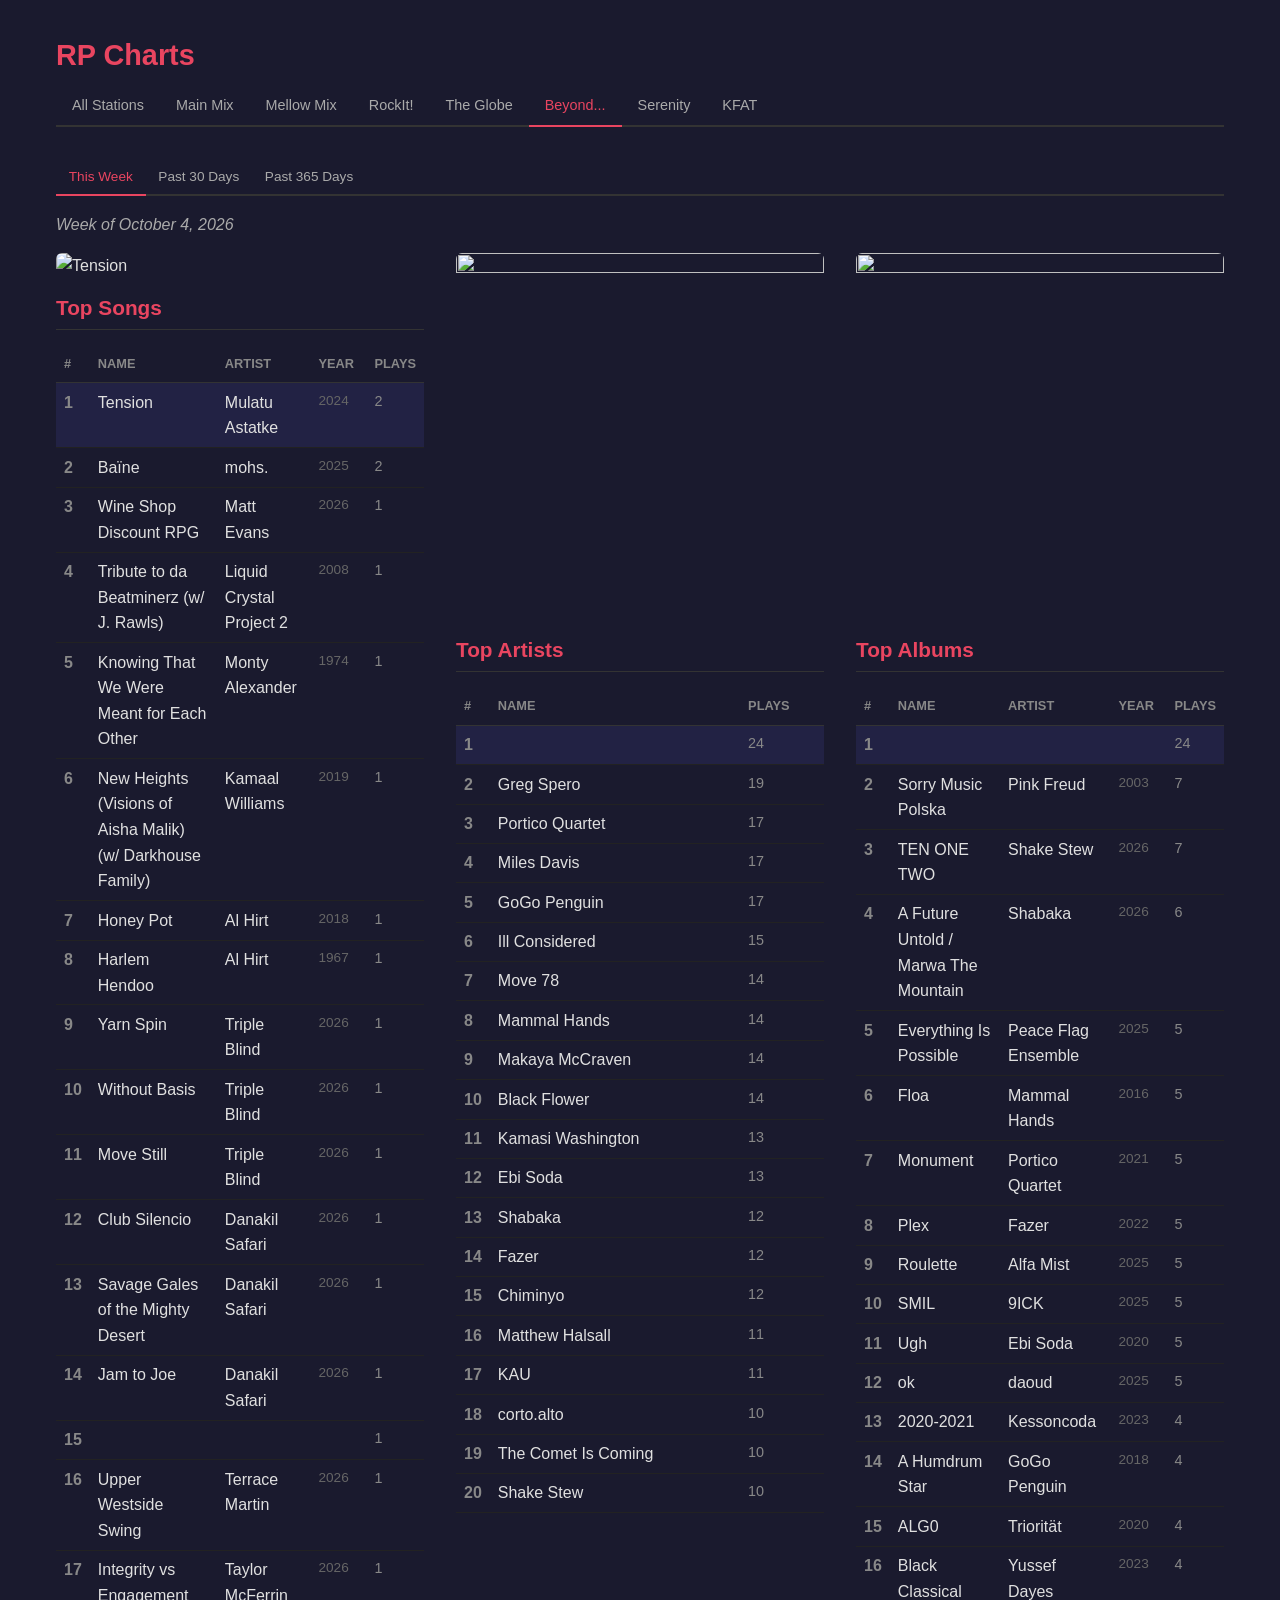
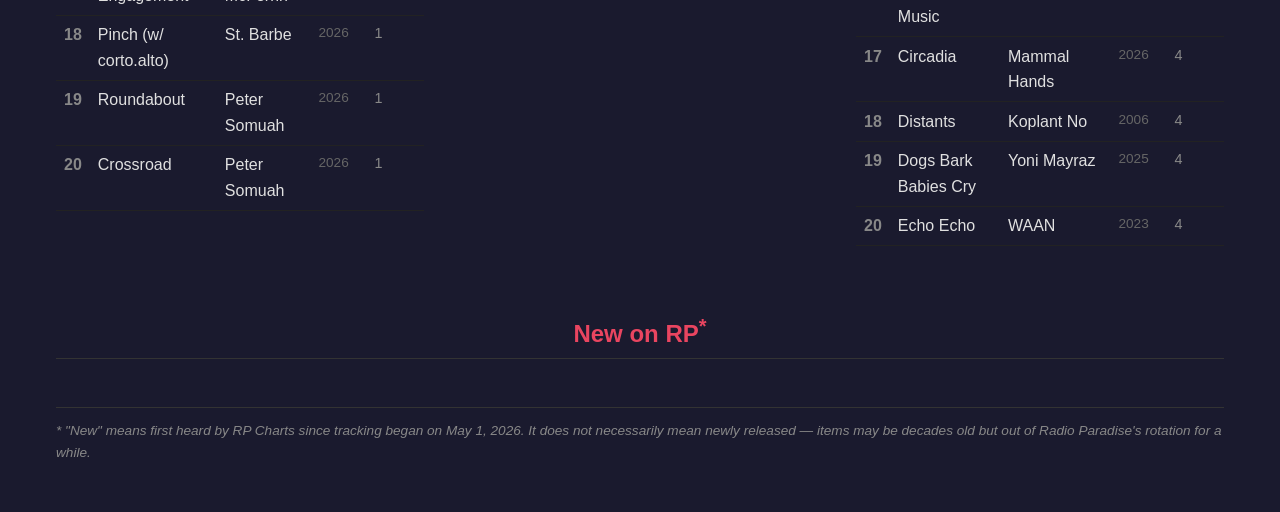
==== commit cea8a5a8: "Update charts" ====
--- a/beyond/index.html
+++ b/beyond/index.html
@@ -1,4 +1,4 @@
-<!doctype html><html lang=en><head><meta charset=utf-8><meta content="width=device-width,initial-scale=1" name=viewport><title>Beyond... — RP Charts</title><link href=https://pdfrg.github.io/rpcharts-site/style.css rel=stylesheet><body><div class=container><h1>RP Charts</h1><nav class=tabs><a href=https://pdfrg.github.io/rpcharts-site>All Stations</a><a href=https://pdfrg.github.io/rpcharts-site/main>Main Mix</a><a href=https://pdfrg.github.io/rpcharts-site/mellow>Mellow Mix</a><a href=https://pdfrg.github.io/rpcharts-site/rockit>RockIt!</a><a href=https://pdfrg.github.io/rpcharts-site/globe>The Globe</a><a class=active href=https://pdfrg.github.io/rpcharts-site/beyond>Beyond...</a><a href=https://pdfrg.github.io/rpcharts-site/serenity>Serenity</a><a href=https://pdfrg.github.io/rpcharts-site/kfat>KFAT</a></nav><nav class="tabs time-tabs"><a class=active data-range=weekly href=#>This Week</a><a data-range=monthly href=#>Past 30 Days</a><a data-range=yearly href=#>Past 365 Days</a></nav><div class=time-range id=weekly><p class=period>Week of September 27, 2026<div class=charts-grid><div class=chart-col><img alt="Lookie (w/ Eviatar Slivnik, Itay Simhovich)" class=chart-header-cover src=https://img.radioparadise.com/covers/l/29827.jpg><h2>Top Songs</h2><table><thead><tr><th>#<th>Name<th>Artist<th>Year<th>Plays<tbody><tr class=rank-1><td>1<td><a href=https://radioparadise.com/music/song/66020>Lookie (w/ Eviatar Slivnik, Itay Simhovich)</a><td>Avishai Cohen<td class=year>2026<td class=play-count>1<tr><td>2<td><a href=https://radioparadise.com/music/song/66018>Skyrim</a><td>Black Nile<td class=year>2026<td class=play-count>1<tr><td>3<td><a href=https://radioparadise.com/music/song/66017>Slauson Fog</a><td>Black Nile<td class=year>2026<td class=play-count>1<tr><td>4<td><a href=https://radioparadise.com/music/song/66014>INNER CIRCLES</a><td>Moses Yoofee Trio<td class=year>2026<td class=play-count>1<tr><td>5<td><a href=https://radioparadise.com/music/song/66010>Aviation - Outro</a><td>Butcher Brown<td class=year>2021<td class=play-count>1<tr><td>6<td><a href=https://radioparadise.com/music/song/66007>still dreaming</a><td>Jerk<td class=year>2026<td class=play-count>1<tr><td>7<td><a href=https://radioparadise.com/music/song/66002>Spięty koleś w grobie</a><td>sneaky jesus<td class=year>2026<td class=play-count>1<tr><td>8<td><a href=https://radioparadise.com/music/song/65995>East</a><td>Catalyst<td class=year>1999<td class=play-count>1<tr><td>9<td><a href=https://radioparadise.com/music/song/65992>The Currogation</a><td>Sam Barsh<td class=year>2026<td class=play-count>1<tr><td>10<td><a href=https://radioparadise.com/music/song/65982>working class musicians</a><td>aja monet<td class=year>2026<td class=play-count>1<tr><td>11<td><a href=https://radioparadise.com/music/song/65980>CSL8 / So Much Love - Live</a><td>Alsogood<td class=year>2024<td class=play-count>1<tr><td>12<td><a href=https://radioparadise.com/music/song/65979>Tiramisu Tempest</a><td>Happy Imaeda<td class=year>2026<td class=play-count>1<tr><td>13<td><a href=https://radioparadise.com/music/song/65973>THIEF</a><td>corto.alto<td class=year>2026<td class=play-count>1<tr><td>14<td><a href=https://radioparadise.com/music/song/65970>The Time Bender</a><td>Shai Maestro<td class=year>2026<td class=play-count>1<tr><td>15<td><a href=https://radioparadise.com/music/song/65968>Oh, Wallace!</a><td>The BIG TUSK<td class=year>2026<td class=play-count>1<tr><td>16<td><a href=https://radioparadise.com/music/song/65963>Spontaneous Simplicity</a><td>Sun Ra<td class=year>2026<td class=play-count>1<tr><td>17<td><a href=https://radioparadise.com/music/song/65959>Sake of Love</a><td>New Jazz Underground<td class=year>2026<td class=play-count>1<tr><td>18<td><a href=https://radioparadise.com/music/song/65947>PRISM BREAK</a><td>Blair / Huber & Noah Fürbringer<td class=year>2026<td class=play-count>1<tr><td>19<td><a href=https://radioparadise.com/music/song/65946>Breathe In (w/ Blori)</a><td>Mike Casey & Blori<td class=year>2021<td class=play-count>1<tr><td>20<td><a href=https://radioparadise.com/music/song/65945>Lost in the Echo</a><td>Alpha Cassiopeiae<td class=year>2026<td class=play-count>1</table></div><div class=chart-col><img alt="Greg Spero" class=chart-header-cover src=https://img.radioparadise.com/covers/l/26926.jpg><h2>Top Artists</h2><table><thead><tr><th>#<th>Name<th>Plays<tbody><tr class=rank-1><td>1<td>Greg Spero<td class=play-count>17<tr><td>2<td>Miles Davis<td class=play-count>16<tr><td>3<td>Chiminyo<td class=play-count>15<tr><td>4<td>Move 78<td class=play-count>14<tr><td>5<td>Mammal Hands<td class=play-count>14<tr><td>6<td>GoGo Penguin<td class=play-count>14<tr><td>7<td>Portico Quartet<td class=play-count>13<tr><td>8<td>Makaya McCraven<td class=play-count>12<tr><td>9<td>Ill Considered<td class=play-count>12<tr><td>10<td>corto.alto<td class=play-count>11<tr><td>11<td>Alfa Mist<td class=play-count>11<tr><td>12<td>Matthew Halsall<td class=play-count>10<tr><td>13<td>Ebi Soda<td class=play-count>10<tr><td>14<td>Yussef Dayes<td class=play-count>9<tr><td>15<td>Slowly Rolling Camera<td class=play-count>9<tr><td>16<td>Sarathy Korwar<td class=play-count>9<tr><td>17<td>Kamasi Washington<td class=play-count>9<tr><td>18<td>Fazer<td class=play-count>9<tr><td>19<td>Ashley Henry<td class=play-count>9<tr><td>20<td>Zeñel<td class=play-count>8</table></div><div class=chart-col><img alt=Reflex class=chart-header-cover src=https://img.radioparadise.com/covers/l/23753.jpg><h2>Top Albums</h2><table><thead><tr><th>#<th>Name<th>Artist<th>Year<th>Plays<tbody><tr class=rank-1><td>1<td><a href=https://radioparadise.com/music/album/23753>Reflex</a><td>JSPHYNX<td class=year>2023<td class=play-count>6<tr><td>2<td><a href=https://radioparadise.com/music/album/22738>NRG 4 (Live at Ronnie Scott's)</a><td>Chiminyo<td class=year>2025<td class=play-count>5<tr><td>3<td><a href=https://radioparadise.com/music/album/22719>Soul & Circuitry</a><td>J3PO<td class=year>2025<td class=play-count>5<tr><td>4<td><a href=https://radioparadise.com/music/album/22694>ok</a><td>daoud<td class=year>2025<td class=play-count>5<tr><td>5<td><a href=https://radioparadise.com/music/album/20791>Bad With Names</a><td>corto.alto<td class=year>2023<td class=play-count>4<tr><td>6<td><a href=https://radioparadise.com/music/album/26648>Bardo</a><td>Cassie Watson Francillon<td class=year>2026<td class=play-count>4<tr><td>7<td><a href=https://radioparadise.com/music/album/22377>Baïne</a><td>mohs.<td class=year>2025<td class=play-count>4<tr><td>8<td><a href=https://radioparadise.com/music/album/22988>Day to Day</a><td>Sarathy Korwar<td class=year>2016<td class=play-count>4<tr><td>9<td><a href=https://radioparadise.com/music/album/24534>Faces of Demonstration</a><td>Bar Geva<td class=year>2025<td class=play-count>4<tr><td>10<td><a href=https://radioparadise.com/music/album/24521>Floa</a><td>Mammal Hands<td class=year>2016<td class=play-count>4<tr><td>11<td><a href=https://radioparadise.com/music/album/20902>Gogo Penguin</a><td>GoGo Penguin<td class=year>2020<td class=play-count>4<tr><td>12<td><a href=https://radioparadise.com/music/album/20703>Heaven and Earth</a><td>Kamasi Washington<td class=year>2018<td class=play-count>4<tr><td>13<td><a href=https://radioparadise.com/music/album/26741>Jazz Gone Dub</a><td>Gaudi<td class=year>2025<td class=play-count>4<tr><td>14<td><a href=https://radioparadise.com/music/album/24793>Legacy!</a><td>Ruby Rushton<td class=year>2025<td class=play-count>4<tr><td>15<td><a href=https://radioparadise.com/music/album/23414>Moons Melt Milk Light</a><td>Anenon<td class=year>2023<td class=play-count>4<tr><td>16<td><a href=https://radioparadise.com/music/album/22693>Nadir</a><td>Sababa 5<td class=year>2025<td class=play-count>4<tr><td>17<td><a href=https://radioparadise.com/music/album/22661>Necessary Fictions</a><td>GoGo Penguin<td class=year>2025<td class=play-count>4<tr><td>18<td><a href=https://radioparadise.com/music/album/24545>Ocelot of Salvation</a><td>Immortal Onion<td class=year>2017<td class=play-count>4<tr><td>19<td><a href=https://radioparadise.com/music/album/24791>Projekt Drums Vol. 2</a><td>Petter Eldh<td class=year>2025<td class=play-count>4<tr><td>20<td><a href=https://radioparadise.com/music/album/26285>SWEETLIFE III</a><td>Yvonne Moriel<td class=year>1900<td class=play-count>4</table></div></div><h2 class=section-heading>New on RP<sup>*</sup></h2><div class=charts-grid><div class=chart-col></div><div class=chart-col></div><div class=chart-col></div></div></div><div class=time-range id=monthly style=display:none><p class=period>Past 30 Days (since September 4, 2026)<div class=charts-grid><div class=chart-col><img alt=Tension class=chart-header-cover src=https://img.radioparadise.com/covers/l/21819.jpg><h2>Top Songs</h2><table><thead><tr><th>#<th>Name<th>Artist<th>Year<th>Plays<tbody><tr class=rank-1><td>1<td><a href=https://radioparadise.com/music/song/50369>Tension</a><td>Mulatu Astatke<td class=year>2024<td class=play-count>5<tr><td>2<td><a href=https://radioparadise.com/music/song/49222>Baïne</a><td>mohs.<td class=year>2025<td class=play-count>5<tr><td>3<td><a href=https://radioparadise.com/music/song/60500>Dåligt Väder</a><td>Ishaaq Aarkistra<td class=year>2026<td class=play-count>3<tr><td>4<td><a href=https://radioparadise.com/music/song/60493>The Dark Eyes Of Martha Hirsch</a><td>Tomasz Stanko Quintet<td class=year>2009<td class=play-count>3<tr><td>5<td><a href=https://radioparadise.com/music/song/60487>Kingdom Come</a><td>Braxton Cook<td class=year>2025<td class=play-count>3<tr><td>6<td><a href=https://radioparadise.com/music/song/60484>Chahar (w/ Johan Berthling, Andreas Werliin)</a><td>Oren Ambarchi<td class=year>2025<td class=play-count>3<tr><td>7<td><a href=https://radioparadise.com/music/song/60482>The Way It Used to Be (w/ Paul Abrahams, Chris Schilder, Vic Higgins)</a><td>Pacific Express<td class=year>2012<td class=play-count>3<tr><td>8<td><a href=https://radioparadise.com/music/song/60477>A Trance Delay</a><td>Joe Westerlund<td class=year>2025<td class=play-count>3<tr><td>9<td><a href=https://radioparadise.com/music/song/60471>Can Tangle</a><td>Joe Westerlund<td class=year>2025<td class=play-count>3<tr><td>10<td><a href=https://radioparadise.com/music/song/60460>Gnawa Sweet / Icy Roads (Stacked)</a><td>Joe Armon-Jones<td class=year>2019<td class=play-count>3<tr><td>11<td><a href=https://radioparadise.com/music/song/60458>Hysteria</a><td>Shalosh<td class=year>2026<td class=play-count>3<tr><td>12<td><a href=https://radioparadise.com/music/song/60457>What Is The State Of Our State (Part 2) (w/ The Repeat Beat Poet)</a><td>Scrimshire<td class=year>2023<td class=play-count>3<tr><td>13<td><a href=https://radioparadise.com/music/song/60454>Refuge</a><td>Scrimshire<td class=year>2023<td class=play-count>3<tr><td>14<td><a href=https://radioparadise.com/music/song/60450>Roundabout</a><td>Peter Somuah<td class=year>2026<td class=play-count>3<tr><td>15<td><a href=https://radioparadise.com/music/song/60449> Linéage (w/ David Binney)</a><td>Rémi Cormier<td class=year>2026<td class=play-count>3<tr><td>16<td><a href=https://radioparadise.com/music/song/60448>Mimo</a><td>Ben Wendel<td class=year>2026<td class=play-count>3<tr><td>17<td><a href=https://radioparadise.com/music/song/60447>Eero</a><td>COLECTIVA<td class=year>2025<td class=play-count>3<tr><td>18<td><a href=https://radioparadise.com/music/song/60444>Mars</a><td>Soulstatejazz<td class=year>2025<td class=play-count>3<tr><td>19<td><a href=https://radioparadise.com/music/song/60442>Iris Murdoch</a><td>Adam O'Farrill<td class=year>1900<td class=play-count>3<tr><td>20<td><a href=https://radioparadise.com/music/song/60436>Vacuum</a><td>Inuit Pagoda<td class=year>1900<td class=play-count>3</table></div><div class=chart-col><img alt="Greg Spero" class=chart-header-cover src=https://img.radioparadise.com/covers/l/25939.jpg><h2>Top Artists</h2><table><thead><tr><th>#<th>Name<th>Plays<tbody><tr class=rank-1><td>1<td>Greg Spero<td class=play-count>73<tr><td>2<td>Miles Davis<td class=play-count>68<tr><td>3<td>Portico Quartet<td class=play-count>64<tr><td>4<td>GoGo Penguin<td class=play-count>64<tr><td>5<td>Ill Considered<td class=play-count>57<tr><td>6<td>Move 78<td class=play-count>55<tr><td>7<td>Mammal Hands<td class=play-count>53<tr><td>8<td>Makaya McCraven<td class=play-count>53<tr><td>9<td>Chiminyo<td class=play-count>53<tr><td>10<td>Ebi Soda<td class=play-count>52<tr><td>11<td>Alfa Mist<td class=play-count>46<tr><td>12<td>Matthew Halsall<td class=play-count>43<tr><td>13<td>Kamasi Washington<td class=play-count>42<tr><td>14<td>corto.alto<td class=play-count>41<tr><td>15<td>Yussef Dayes<td class=play-count>41<tr><td>16<td>Fazer<td class=play-count>40<tr><td>17<td>The Comet Is Coming<td class=play-count>38<tr><td>18<td>Shabaka<td class=play-count>34<tr><td>19<td>Sarathy Korwar<td class=play-count>34<tr><td>20<td>Herbie Hancock<td class=play-count>33</table></div><div class=chart-col><img alt=ok class=chart-header-cover src=https://img.radioparadise.com/covers/l/22694.jpg><h2>Top Albums</h2><table><thead><tr><th>#<th>Name<th>Artist<th>Year<th>Plays<tbody><tr class=rank-1><td>1<td><a href=https://radioparadise.com/music/album/22694>ok</a><td>daoud<td class=year>2025<td class=play-count>22<tr><td>2<td><a href=https://radioparadise.com/music/album/23753>Reflex</a><td>JSPHYNX<td class=year>2023<td class=play-count>19<tr><td>3<td><a href=https://radioparadise.com/music/album/22738>NRG 4 (Live at Ronnie Scott's)</a><td>Chiminyo<td class=year>2025<td class=play-count>17<tr><td>4<td><a href=https://radioparadise.com/music/album/22988>Day to Day</a><td>Sarathy Korwar<td class=year>2016<td class=play-count>16<tr><td>5<td><a href=https://radioparadise.com/music/album/23414>Moons Melt Milk Light</a><td>Anenon<td class=year>2023<td class=play-count>15<tr><td>6<td><a href=https://radioparadise.com/music/album/20673>Ugh</a><td>Ebi Soda<td class=year>2020<td class=play-count>15<tr><td>7<td><a href=https://radioparadise.com/music/album/20791>Bad With Names</a><td>corto.alto<td class=year>2023<td class=play-count>14<tr><td>8<td><a href=https://radioparadise.com/music/album/24521>Floa</a><td>Mammal Hands<td class=year>2016<td class=play-count>14<tr><td>9<td><a href=https://radioparadise.com/music/album/22899>Roulette</a><td>Alfa Mist<td class=year>2025<td class=play-count>14<tr><td>10<td><a href=https://radioparadise.com/music/album/24531>Sorry Music Polska</a><td>Pink Freud<td class=year>2003<td class=play-count>14<tr><td>11<td><a href=https://radioparadise.com/music/album/22719>Soul & Circuitry</a><td>J3PO<td class=year>2025<td class=play-count>14<tr><td>12<td><a href=https://radioparadise.com/music/album/20659>Uncut Gems</a><td>Underground Canopy<td class=year>2022<td class=play-count>14<tr><td>13<td><a href=https://radioparadise.com/music/album/22377>Baïne</a><td>mohs.<td class=year>2025<td class=play-count>13<tr><td>14<td><a href=https://radioparadise.com/music/album/20661>Echo Echo</a><td>WAAN<td class=year>2023<td class=play-count>13<tr><td>15<td><a href=https://radioparadise.com/music/album/22383>Frank Dean and Andrew</a><td>Ebi Soda<td class=year>2025<td class=play-count>13<tr><td>16<td><a href=https://radioparadise.com/music/album/20902>Gogo Penguin</a><td>GoGo Penguin<td class=year>2020<td class=play-count>13<tr><td>17<td><a href=https://radioparadise.com/music/album/21314>Isla</a><td>Portico Quartet<td class=year>2009<td class=play-count>13<tr><td>18<td><a href=https://radioparadise.com/music/album/26741>Jazz Gone Dub</a><td>Gaudi<td class=year>2025<td class=play-count>13<tr><td>19<td><a href=https://radioparadise.com/music/album/21304>Memory Streams</a><td>Portico Quartet<td class=year>2019<td class=play-count>13<tr><td>20<td><a href=https://radioparadise.com/music/album/24545>Ocelot of Salvation</a><td>Immortal Onion<td class=year>2017<td class=play-count>13</table></div></div><h2 class=section-heading>New on RP<sup>*</sup></h2><div class=charts-grid><div class=chart-col></div><div class=chart-col></div><div class=chart-col></div></div></div><div class=time-range id=yearly style=display:none><p class=period>Past 365 Days (since October 4, 2025)<div class=charts-grid><div class=chart-col><img alt=Tension class=chart-header-cover src=https://img.radioparadise.com/covers/l/21819.jpg><h2>Top Songs</h2><table><thead><tr><th>#<th>Name<th>Artist<th>Year<th>Plays<tbody><tr class=rank-1><td>1<td><a href=https://radioparadise.com/music/song/50369>Tension</a><td>Mulatu Astatke<td class=year>2024<td class=play-count>27<tr><td>2<td><a href=https://radioparadise.com/music/song/49222>Baïne</a><td>mohs.<td class=year>2025<td class=play-count>27<tr><td>3<td><a href=https://radioparadise.com/music/song/60500>Dåligt Väder</a><td>Ishaaq Aarkistra<td class=year>2026<td class=play-count>14<tr><td>4<td><a href=https://radioparadise.com/music/song/60493>The Dark Eyes Of Martha Hirsch</a><td>Tomasz Stanko Quintet<td class=year>2009<td class=play-count>14<tr><td>5<td><a href=https://radioparadise.com/music/song/60487>Kingdom Come</a><td>Braxton Cook<td class=year>2025<td class=play-count>14<tr><td>6<td><a href=https://radioparadise.com/music/song/60484>Chahar (w/ Johan Berthling, Andreas Werliin)</a><td>Oren Ambarchi<td class=year>2025<td class=play-count>14<tr><td>7<td><a href=https://radioparadise.com/music/song/60482>The Way It Used to Be (w/ Paul Abrahams, Chris Schilder, Vic Higgins)</a><td>Pacific Express<td class=year>2012<td class=play-count>14<tr><td>8<td><a href=https://radioparadise.com/music/song/60477>A Trance Delay</a><td>Joe Westerlund<td class=year>2025<td class=play-count>14<tr><td>9<td><a href=https://radioparadise.com/music/song/60471>Can Tangle</a><td>Joe Westerlund<td class=year>2025<td class=play-count>14<tr><td>10<td><a href=https://radioparadise.com/music/song/60460>Gnawa Sweet / Icy Roads (Stacked)</a><td>Joe Armon-Jones<td class=year>2019<td class=play-count>14<tr><td>11<td><a href=https://radioparadise.com/music/song/60458>Hysteria</a><td>Shalosh<td class=year>2026<td class=play-count>14<tr><td>12<td><a href=https://radioparadise.com/music/song/60457>What Is The State Of Our State (Part 2) (w/ The Repeat Beat Poet)</a><td>Scrimshire<td class=year>2023<td class=play-count>14<tr><td>13<td><a href=https://radioparadise.com/music/song/60454>Refuge</a><td>Scrimshire<td class=year>2023<td class=play-count>14<tr><td>14<td><a href=https://radioparadise.com/music/song/60450>Roundabout</a><td>Peter Somuah<td class=year>2026<td class=play-count>14<tr><td>15<td><a href=https://radioparadise.com/music/song/60449> Linéage (w/ David Binney)</a><td>Rémi Cormier<td class=year>2026<td class=play-count>14<tr><td>16<td><a href=https://radioparadise.com/music/song/60448>Mimo</a><td>Ben Wendel<td class=year>2026<td class=play-count>14<tr><td>17<td><a href=https://radioparadise.com/music/song/60447>Eero</a><td>COLECTIVA<td class=year>2025<td class=play-count>14<tr><td>18<td><a href=https://radioparadise.com/music/song/60444>Mars</a><td>Soulstatejazz<td class=year>2025<td class=play-count>14<tr><td>19<td><a href=https://radioparadise.com/music/song/60442>Iris Murdoch</a><td>Adam O'Farrill<td class=year>1900<td class=play-count>14<tr><td>20<td><a href=https://radioparadise.com/music/song/60436>Vacuum</a><td>Inuit Pagoda<td class=year>1900<td class=play-count>14</table></div><div class=chart-col><img alt="Greg Spero" class=chart-header-cover src=https://img.radioparadise.com/covers/l/25939.jpg><h2>Top Artists</h2><table><thead><tr><th>#<th>Name<th>Plays<tbody><tr class=rank-1><td>1<td>Greg Spero<td class=play-count>372<tr><td>2<td>Miles Davis<td class=play-count>360<tr><td>3<td>Portico Quartet<td class=play-count>350<tr><td>4<td>GoGo Penguin<td class=play-count>335<tr><td>5<td>Ill Considered<td class=play-count>296<tr><td>6<td>Ebi Soda<td class=play-count>285<tr><td>7<td>Makaya McCraven<td class=play-count>276<tr><td>8<td>Move 78<td class=play-count>273<tr><td>9<td>Mammal Hands<td class=play-count>266<tr><td>10<td>Chiminyo<td class=play-count>259<tr><td>11<td>Alfa Mist<td class=play-count>242<tr><td>12<td>Matthew Halsall<td class=play-count>220<tr><td>13<td>Kamasi Washington<td class=play-count>217<tr><td>14<td>Yussef Dayes<td class=play-count>214<tr><td>15<td>Fazer<td class=play-count>211<tr><td>16<td>The Comet Is Coming<td class=play-count>208<tr><td>17<td>corto.alto<td class=play-count>207<tr><td>18<td>Shabaka<td class=play-count>191<tr><td>19<td>Herbie Hancock<td class=play-count>173<tr><td>20<td>KAU<td class=play-count>169</table></div><div class=chart-col><img alt=ok class=chart-header-cover src=https://img.radioparadise.com/covers/l/22694.jpg><h2>Top Albums</h2><table><thead><tr><th>#<th>Name<th>Artist<th>Year<th>Plays<tbody><tr class=rank-1><td>1<td><a href=https://radioparadise.com/music/album/22694>ok</a><td>daoud<td class=year>2025<td class=play-count>116<tr><td>2<td><a href=https://radioparadise.com/music/album/23753>Reflex</a><td>JSPHYNX<td class=year>2023<td class=play-count>91<tr><td>3<td><a href=https://radioparadise.com/music/album/22738>NRG 4 (Live at Ronnie Scott's)</a><td>Chiminyo<td class=year>2025<td class=play-count>87<tr><td>4<td><a href=https://radioparadise.com/music/album/22988>Day to Day</a><td>Sarathy Korwar<td class=year>2016<td class=play-count>83<tr><td>5<td><a href=https://radioparadise.com/music/album/20673>Ugh</a><td>Ebi Soda<td class=year>2020<td class=play-count>81<tr><td>6<td><a href=https://radioparadise.com/music/album/24240>PROTEUS</a><td>Andrii Pokaz<td class=year>2025<td class=play-count>77<tr><td>7<td><a href=https://radioparadise.com/music/album/23414>Moons Melt Milk Light</a><td>Anenon<td class=year>2023<td class=play-count>76<tr><td>8<td><a href=https://radioparadise.com/music/album/20745>Universal Beings</a><td>Makaya McCraven<td class=year>2018<td class=play-count>75<tr><td>9<td><a href=https://radioparadise.com/music/album/22899>Roulette</a><td>Alfa Mist<td class=year>2025<td class=play-count>74<tr><td>10<td><a href=https://radioparadise.com/music/album/24531>Sorry Music Polska</a><td>Pink Freud<td class=year>2003<td class=play-count>74<tr><td>11<td><a href=https://radioparadise.com/music/album/20791>Bad With Names</a><td>corto.alto<td class=year>2023<td class=play-count>69<tr><td>12<td><a href=https://radioparadise.com/music/album/20661>Echo Echo</a><td>WAAN<td class=year>2023<td class=play-count>69<tr><td>13<td><a href=https://radioparadise.com/music/album/21314>Isla</a><td>Portico Quartet<td class=year>2009<td class=play-count>69<tr><td>14<td><a href=https://radioparadise.com/music/album/20937>cloud high in dreams, but heavy in the air</a><td>Athletic Progression<td class=year>2021<td class=play-count>69<tr><td>15<td><a href=https://radioparadise.com/music/album/24267>Dogs Bark Babies Cry</a><td>Yoni Mayraz<td class=year>2025<td class=play-count>68<tr><td>16<td><a href=https://radioparadise.com/music/album/24521>Floa</a><td>Mammal Hands<td class=year>2016<td class=play-count>68<tr><td>17<td><a href=https://radioparadise.com/music/album/22383>Frank Dean and Andrew</a><td>Ebi Soda<td class=year>2025<td class=play-count>68<tr><td>18<td><a href=https://radioparadise.com/music/album/21304>Memory Streams</a><td>Portico Quartet<td class=year>2019<td class=play-count>68<tr><td>19<td><a href=https://radioparadise.com/music/album/20391>Plex</a><td>Fazer<td class=year>2022<td class=play-count>68<tr><td>20<td><a href=https://radioparadise.com/music/album/20760>The Epic</a><td>Kamasi Washington<td class=year>2015<td class=play-count>68</table></div></div><h2 class=section-heading>New on RP<sup>*</sup></h2><div class=charts-grid><div class=chart-col><img alt=Tension class=chart-header-cover src=https://img.radioparadise.com/covers/l/21819.jpg><h2>New Songs</h2><table><thead><tr><th>#<th>Name<th>Artist<th>Year<th>Plays<tbody><tr class=rank-1><td>1<td><a href=https://radioparadise.com/music/song/50369>Tension</a><td>Mulatu Astatke<td class=year>2024<td class=play-count>27<tr><td>2<td><a href=https://radioparadise.com/music/song/49222>Baïne</a><td>mohs.<td class=year>2025<td class=play-count>27<tr><td>3<td><a href=https://radioparadise.com/music/song/60500>Dåligt Väder</a><td>Ishaaq Aarkistra<td class=year>2026<td class=play-count>14<tr><td>4<td><a href=https://radioparadise.com/music/song/60493>The Dark Eyes Of Martha Hirsch</a><td>Tomasz Stanko Quintet<td class=year>2009<td class=play-count>14<tr><td>5<td><a href=https://radioparadise.com/music/song/60487>Kingdom Come</a><td>Braxton Cook<td class=year>2025<td class=play-count>14<tr><td>6<td><a href=https://radioparadise.com/music/song/60484>Chahar (w/ Johan Berthling, Andreas Werliin)</a><td>Oren Ambarchi<td class=year>2025<td class=play-count>14<tr><td>7<td><a href=https://radioparadise.com/music/song/60482>The Way It Used to Be (w/ Paul Abrahams, Chris Schilder, Vic Higgins)</a><td>Pacific Express<td class=year>2012<td class=play-count>14<tr><td>8<td><a href=https://radioparadise.com/music/song/60477>A Trance Delay</a><td>Joe Westerlund<td class=year>2025<td class=play-count>14<tr><td>9<td><a href=https://radioparadise.com/music/song/60471>Can Tangle</a><td>Joe Westerlund<td class=year>2025<td class=play-count>14<tr><td>10<td><a href=https://radioparadise.com/music/song/60460>Gnawa Sweet / Icy Roads (Stacked)</a><td>Joe Armon-Jones<td class=year>2019<td class=play-count>14<tr><td>11<td><a href=https://radioparadise.com/music/song/60458>Hysteria</a><td>Shalosh<td class=year>2026<td class=play-count>14<tr><td>12<td><a href=https://radioparadise.com/music/song/60457>What Is The State Of Our State (Part 2) (w/ The Repeat Beat Poet)</a><td>Scrimshire<td class=year>2023<td class=play-count>14<tr><td>13<td><a href=https://radioparadise.com/music/song/60454>Refuge</a><td>Scrimshire<td class=year>2023<td class=play-count>14<tr><td>14<td><a href=https://radioparadise.com/music/song/60450>Roundabout</a><td>Peter Somuah<td class=year>2026<td class=play-count>14<tr><td>15<td><a href=https://radioparadise.com/music/song/60449> Linéage (w/ David Binney)</a><td>Rémi Cormier<td class=year>2026<td class=play-count>14<tr><td>16<td><a href=https://radioparadise.com/music/song/60448>Mimo</a><td>Ben Wendel<td class=year>2026<td class=play-count>14<tr><td>17<td><a href=https://radioparadise.com/music/song/60447>Eero</a><td>COLECTIVA<td class=year>2025<td class=play-count>14<tr><td>18<td><a href=https://radioparadise.com/music/song/60444>Mars</a><td>Soulstatejazz<td class=year>2025<td class=play-count>14<tr><td>19<td><a href=https://radioparadise.com/music/song/60442>Iris Murdoch</a><td>Adam O'Farrill<td class=year>1900<td class=play-count>14<tr><td>20<td><a href=https://radioparadise.com/music/song/60436>Vacuum</a><td>Inuit Pagoda<td class=year>1900<td class=play-count>14</table></div><div class=chart-col><img alt="Greg Spero" class=chart-header-cover src=https://img.radioparadise.com/covers/l/25939.jpg><h2>New Artists</h2><table><thead><tr><th>#<th>Name<th>Plays<tbody><tr class=rank-1><td>1<td>Greg Spero<td class=play-count>372<tr><td>2<td>Miles Davis<td class=play-count>360<tr><td>3<td>Portico Quartet<td class=play-count>350<tr><td>4<td>GoGo Penguin<td class=play-count>335<tr><td>5<td>Ill Considered<td class=play-count>296<tr><td>6<td>Ebi Soda<td class=play-count>285<tr><td>7<td>Makaya McCraven<td class=play-count>276<tr><td>8<td>Move 78<td class=play-count>273<tr><td>9<td>Mammal Hands<td class=play-count>266<tr><td>10<td>Chiminyo<td class=play-count>259<tr><td>11<td>Alfa Mist<td class=play-count>242<tr><td>12<td>Matthew Halsall<td class=play-count>220<tr><td>13<td>Kamasi Washington<td class=play-count>217<tr><td>14<td>Yussef Dayes<td class=play-count>214<tr><td>15<td>Fazer<td class=play-count>211<tr><td>16<td>The Comet Is Coming<td class=play-count>208<tr><td>17<td>corto.alto<td class=play-count>207<tr><td>18<td>Shabaka<td class=play-count>191<tr><td>19<td>Herbie Hancock<td class=play-count>173<tr><td>20<td>KAU<td class=play-count>169</table></div><div class=chart-col><img alt=ok class=chart-header-cover src=https://img.radioparadise.com/covers/l/22694.jpg><h2>New Albums</h2><table><thead><tr><th>#<th>Name<th>Artist<th>Year<th>Plays<tbody><tr class=rank-1><td>1<td><a href=https://radioparadise.com/music/album/22694>ok</a><td>daoud<td class=year>2025<td class=play-count>116<tr><td>2<td><a href=https://radioparadise.com/music/album/23753>Reflex</a><td>JSPHYNX<td class=year>2023<td class=play-count>91<tr><td>3<td><a href=https://radioparadise.com/music/album/22738>NRG 4 (Live at Ronnie Scott's)</a><td>Chiminyo<td class=year>2025<td class=play-count>87<tr><td>4<td><a href=https://radioparadise.com/music/album/22988>Day to Day</a><td>Sarathy Korwar<td class=year>2016<td class=play-count>83<tr><td>5<td><a href=https://radioparadise.com/music/album/20673>Ugh</a><td>Ebi Soda<td class=year>2020<td class=play-count>81<tr><td>6<td><a href=https://radioparadise.com/music/album/24240>PROTEUS</a><td>Andrii Pokaz<td class=year>2025<td class=play-count>77<tr><td>7<td><a href=https://radioparadise.com/music/album/23414>Moons Melt Milk Light</a><td>Anenon<td class=year>2023<td class=play-count>76<tr><td>8<td><a href=https://radioparadise.com/music/album/20745>Universal Beings</a><td>Makaya McCraven<td class=year>2018<td class=play-count>75<tr><td>9<td><a href=https://radioparadise.com/music/album/22899>Roulette</a><td>Alfa Mist<td class=year>2025<td class=play-count>74<tr><td>10<td><a href=https://radioparadise.com/music/album/24531>Sorry Music Polska</a><td>Pink Freud<td class=year>2003<td class=play-count>74<tr><td>11<td><a href=https://radioparadise.com/music/album/20791>Bad With Names</a><td>corto.alto<td class=year>2023<td class=play-count>69<tr><td>12<td><a href=https://radioparadise.com/music/album/20661>Echo Echo</a><td>WAAN<td class=year>2023<td class=play-count>69<tr><td>13<td><a href=https://radioparadise.com/music/album/21314>Isla</a><td>Portico Quartet<td class=year>2009<td class=play-count>69<tr><td>14<td><a href=https://radioparadise.com/music/album/20937>cloud high in dreams, but heavy in the air</a><td>Athletic Progression<td class=year>2021<td class=play-count>69<tr><td>15<td><a href=https://radioparadise.com/music/album/24267>Dogs Bark Babies Cry</a><td>Yoni Mayraz<td class=year>2025<td class=play-count>68<tr><td>16<td><a href=https://radioparadise.com/music/album/24521>Floa</a><td>Mammal Hands<td class=year>2016<td class=play-count>68<tr><td>17<td><a href=https://radioparadise.com/music/album/22383>Frank Dean and Andrew</a><td>Ebi Soda<td class=year>2025<td class=play-count>68<tr><td>18<td><a href=https://radioparadise.com/music/album/21304>Memory Streams</a><td>Portico Quartet<td class=year>2019<td class=play-count>68<tr><td>19<td><a href=https://radioparadise.com/music/album/20391>Plex</a><td>Fazer<td class=year>2022<td class=play-count>68<tr><td>20<td><a href=https://radioparadise.com/music/album/20760>The Epic</a><td>Kamasi Washington<td class=year>2015<td class=play-count>68</table></div></div></div><p class=footnote>* "New" means first heard by RP Charts since tracking began on May 1, 2026. It does not necessarily mean newly released — items may be decades old but out of Radio Paradise's rotation for a while.</div><script>document.querySelectorAll('.time-tabs a').forEach(function(tab) {
+<!doctype html><html lang=en><head><meta charset=utf-8><meta content="width=device-width,initial-scale=1" name=viewport><title>Beyond... — RP Charts</title><link href=https://pdfrg.github.io/rpcharts-site/style.css rel=stylesheet><body><div class=container><h1>RP Charts</h1><nav class=tabs><a href=https://pdfrg.github.io/rpcharts-site>All Stations</a><a href=https://pdfrg.github.io/rpcharts-site/main>Main Mix</a><a href=https://pdfrg.github.io/rpcharts-site/mellow>Mellow Mix</a><a href=https://pdfrg.github.io/rpcharts-site/rockit>RockIt!</a><a href=https://pdfrg.github.io/rpcharts-site/globe>The Globe</a><a class=active href=https://pdfrg.github.io/rpcharts-site/beyond>Beyond...</a><a href=https://pdfrg.github.io/rpcharts-site/serenity>Serenity</a><a href=https://pdfrg.github.io/rpcharts-site/kfat>KFAT</a></nav><nav class="tabs time-tabs"><a class=active data-range=weekly href=#>This Week</a><a data-range=monthly href=#>Past 30 Days</a><a data-range=yearly href=#>Past 365 Days</a></nav><div class=time-range id=weekly><p class=period>Week of October 4, 2026<div class=charts-grid><div class=chart-col><img alt=Tension class=chart-header-cover src=https://img.radioparadise.com/covers/l/21819.jpg><h2>Top Songs</h2><table><thead><tr><th>#<th>Name<th>Artist<th>Year<th>Plays<tbody><tr class=rank-1><td>1<td><a href=https://radioparadise.com/music/song/50369>Tension</a><td>Mulatu Astatke<td class=year>2024<td class=play-count>2<tr><td>2<td><a href=https://radioparadise.com/music/song/49222>Baïne</a><td>mohs.<td class=year>2025<td class=play-count>2<tr><td>3<td><a href=https://radioparadise.com/music/song/63032>Wine Shop Discount RPG</a><td>Matt Evans<td class=year>2026<td class=play-count>1<tr><td>4<td><a href=https://radioparadise.com/music/song/62773>Tribute to da Beatminerz (w/ J. Rawls)</a><td>Liquid Crystal Project 2<td class=year>2008<td class=play-count>1<tr><td>5<td><a href=https://radioparadise.com/music/song/62769>Knowing That We Were Meant for Each Other</a><td>Monty Alexander<td class=year>1974<td class=play-count>1<tr><td>6<td><a href=https://radioparadise.com/music/song/62768>New Heights (Visions of Aisha Malik) (w/ Darkhouse Family)</a><td>Kamaal Williams<td class=year>2019<td class=play-count>1<tr><td>7<td><a href=https://radioparadise.com/music/song/62767>Honey Pot</a><td>Al Hirt<td class=year>2018<td class=play-count>1<tr><td>8<td><a href=https://radioparadise.com/music/song/62766>Harlem Hendoo</a><td>Al Hirt<td class=year>1967<td class=play-count>1<tr><td>9<td><a href=https://radioparadise.com/music/song/62765>Yarn Spin</a><td>Triple Blind<td class=year>2026<td class=play-count>1<tr><td>10<td><a href=https://radioparadise.com/music/song/62764>Without Basis</a><td>Triple Blind<td class=year>2026<td class=play-count>1<tr><td>11<td><a href=https://radioparadise.com/music/song/62762>Move Still</a><td>Triple Blind<td class=year>2026<td class=play-count>1<tr><td>12<td><a href=https://radioparadise.com/music/song/62760>Club Silencio</a><td>Danakil Safari<td class=year>2026<td class=play-count>1<tr><td>13<td><a href=https://radioparadise.com/music/song/62758>Savage Gales of the Mighty Desert</a><td>Danakil Safari<td class=year>2026<td class=play-count>1<tr><td>14<td><a href=https://radioparadise.com/music/song/62757>Jam to Joe</a><td>Danakil Safari<td class=year>2026<td class=play-count>1<tr><td>15<td><a href=https://radioparadise.com/music/song/62756></a><td><td class=year><td class=play-count>1<tr><td>16<td><a href=https://radioparadise.com/music/song/62755>Upper Westside Swing</a><td>Terrace Martin<td class=year>2026<td class=play-count>1<tr><td>17<td><a href=https://radioparadise.com/music/song/62754>Integrity vs Engagement</a><td>Taylor McFerrin<td class=year>2026<td class=play-count>1<tr><td>18<td><a href=https://radioparadise.com/music/song/62752>Pinch (w/ corto.alto)</a><td>St. Barbe<td class=year>2026<td class=play-count>1<tr><td>19<td><a href=https://radioparadise.com/music/song/62751>Roundabout</a><td>Peter Somuah<td class=year>2026<td class=play-count>1<tr><td>20<td><a href=https://radioparadise.com/music/song/62749>Crossroad</a><td>Peter Somuah<td class=year>2026<td class=play-count>1</table></div><div class=chart-col><img alt class=chart-header-cover src=https://img.radioparadise.com/covers/l/.jpg><h2>Top Artists</h2><table><thead><tr><th>#<th>Name<th>Plays<tbody><tr class=rank-1><td>1<td><td class=play-count>24<tr><td>2<td>Greg Spero<td class=play-count>19<tr><td>3<td>Portico Quartet<td class=play-count>17<tr><td>4<td>Miles Davis<td class=play-count>17<tr><td>5<td>GoGo Penguin<td class=play-count>17<tr><td>6<td>Ill Considered<td class=play-count>15<tr><td>7<td>Move 78<td class=play-count>14<tr><td>8<td>Mammal Hands<td class=play-count>14<tr><td>9<td>Makaya McCraven<td class=play-count>14<tr><td>10<td>Black Flower<td class=play-count>14<tr><td>11<td>Kamasi Washington<td class=play-count>13<tr><td>12<td>Ebi Soda<td class=play-count>13<tr><td>13<td>Shabaka<td class=play-count>12<tr><td>14<td>Fazer<td class=play-count>12<tr><td>15<td>Chiminyo<td class=play-count>12<tr><td>16<td>Matthew Halsall<td class=play-count>11<tr><td>17<td>KAU<td class=play-count>11<tr><td>18<td>corto.alto<td class=play-count>10<tr><td>19<td>The Comet Is Coming<td class=play-count>10<tr><td>20<td>Shake Stew<td class=play-count>10</table></div><div class=chart-col><img alt class=chart-header-cover src=https://img.radioparadise.com/covers/l/.jpg><h2>Top Albums</h2><table><thead><tr><th>#<th>Name<th>Artist<th>Year<th>Plays<tbody><tr class=rank-1><td>1<td><td><td class=year><td class=play-count>24<tr><td>2<td><a href=https://radioparadise.com/music/album/24531>Sorry Music Polska</a><td>Pink Freud<td class=year>2003<td class=play-count>7<tr><td>3<td><a href=https://radioparadise.com/music/album/27508>TEN ONE TWO</a><td>Shake Stew<td class=year>2026<td class=play-count>7<tr><td>4<td><a href=https://radioparadise.com/music/album/27173>A Future Untold / Marwa The Mountain</a><td>Shabaka<td class=year>2026<td class=play-count>6<tr><td>5<td><a href=https://radioparadise.com/music/album/24776>Everything Is Possible</a><td>Peace Flag Ensemble<td class=year>2025<td class=play-count>5<tr><td>6<td><a href=https://radioparadise.com/music/album/24521>Floa</a><td>Mammal Hands<td class=year>2016<td class=play-count>5<tr><td>7<td><a href=https://radioparadise.com/music/album/20632>Monument</a><td>Portico Quartet<td class=year>2021<td class=play-count>5<tr><td>8<td><a href=https://radioparadise.com/music/album/20391>Plex</a><td>Fazer<td class=year>2022<td class=play-count>5<tr><td>9<td><a href=https://radioparadise.com/music/album/22899>Roulette</a><td>Alfa Mist<td class=year>2025<td class=play-count>5<tr><td>10<td><a href=https://radioparadise.com/music/album/24783>SMIL</a><td>9ICK<td class=year>2025<td class=play-count>5<tr><td>11<td><a href=https://radioparadise.com/music/album/20673>Ugh</a><td>Ebi Soda<td class=year>2020<td class=play-count>5<tr><td>12<td><a href=https://radioparadise.com/music/album/22694>ok</a><td>daoud<td class=year>2025<td class=play-count>5<tr><td>13<td><a href=https://radioparadise.com/music/album/24446>2020-2021</a><td>Kessoncoda<td class=year>2023<td class=play-count>4<tr><td>14<td><a href=https://radioparadise.com/music/album/20859>A Humdrum Star</a><td>GoGo Penguin<td class=year>2018<td class=play-count>4<tr><td>15<td><a href=https://radioparadise.com/music/album/20812>ALG0</a><td>Triorität<td class=year>2020<td class=play-count>4<tr><td>16<td><a href=https://radioparadise.com/music/album/20866>Black Classical Music</a><td>Yussef Dayes<td class=year>2023<td class=play-count>4<tr><td>17<td><a href=https://radioparadise.com/music/album/27267>Circadia</a><td>Mammal Hands<td class=year>2026<td class=play-count>4<tr><td>18<td><a href=https://radioparadise.com/music/album/24368>Distants</a><td>Koplant No<td class=year>2006<td class=play-count>4<tr><td>19<td><a href=https://radioparadise.com/music/album/24267>Dogs Bark Babies Cry</a><td>Yoni Mayraz<td class=year>2025<td class=play-count>4<tr><td>20<td><a href=https://radioparadise.com/music/album/20661>Echo Echo</a><td>WAAN<td class=year>2023<td class=play-count>4</table></div></div><h2 class=section-heading>New on RP<sup>*</sup></h2><div class=charts-grid><div class=chart-col></div><div class=chart-col></div><div class=chart-col></div></div></div><div class=time-range id=monthly style=display:none><p class=period>Past 30 Days (since September 11, 2026)<div class=charts-grid><div class=chart-col><img alt=Tension class=chart-header-cover src=https://img.radioparadise.com/covers/l/21819.jpg><h2>Top Songs</h2><table><thead><tr><th>#<th>Name<th>Artist<th>Year<th>Plays<tbody><tr class=rank-1><td>1<td><a href=https://radioparadise.com/music/song/50369>Tension</a><td>Mulatu Astatke<td class=year>2024<td class=play-count>6<tr><td>2<td><a href=https://radioparadise.com/music/song/49222>Baïne</a><td>mohs.<td class=year>2025<td class=play-count>6<tr><td>3<td><a href=https://radioparadise.com/music/song/60507>Smell Of Fire</a><td>Jiyu<td class=year>2026<td class=play-count>3<tr><td>4<td><a href=https://radioparadise.com/music/song/59870>Tujunga</a><td>Ikebe Shakedown<td class=year>2011<td class=play-count>3<tr><td>5<td><a href=https://radioparadise.com/music/song/59535>Talking Trees</a><td>WAAN<td class=year>2026<td class=play-count>3<tr><td>6<td><a href=https://radioparadise.com/music/song/58996>Enjoy the Silence</a><td>Bobby Rausch<td class=year>2025<td class=play-count>3<tr><td>7<td><a href=https://radioparadise.com/music/song/58990>Traparise</a><td>Andrii Pokaz<td class=year>2025<td class=play-count>3<tr><td>8<td><a href=https://radioparadise.com/music/song/58987>Nettle</a><td>Rob Mazurek<td class=year>2025<td class=play-count>3<tr><td>9<td><a href=https://radioparadise.com/music/song/58985>TAKE 01 (w/ VEEKO)</a><td>Ferdi<td class=year>2025<td class=play-count>3<tr><td>10<td><a href=https://radioparadise.com/music/song/58983>Symphonie Pacifique</a><td>Greg Foat<td class=year>2020<td class=play-count>3<tr><td>11<td><a href=https://radioparadise.com/music/song/58967>Spanish Key</a><td>Animation<td class=year>2011<td class=play-count>3<tr><td>12<td><a href=https://radioparadise.com/music/song/58961>Waves Upon Waves (w/ Metropole Orkest, Jules Bukley)</a><td>Snarky Puppy<td class=year>2025<td class=play-count>3<tr><td>13<td><a href=https://radioparadise.com/music/song/58959>Aurora Azalea</a><td>Happy Imaeda<td class=year>1953<td class=play-count>3<tr><td>14<td><a href=https://radioparadise.com/music/song/58944>There Is A Place (It's Not Here)</a><td>Chelsea Carmichael<td class=year>2021<td class=play-count>3<tr><td>15<td><a href=https://radioparadise.com/music/song/58932>antelope color</a><td>daltonists<td class=year>1953<td class=play-count>3<tr><td>16<td><a href=https://radioparadise.com/music/song/58927>The Listener (feat Yusef Lateef) (w/ Waking Monkey)</a><td>MOb<td class=year>2025<td class=play-count>3<tr><td>17<td><a href=https://radioparadise.com/music/song/58920>Brother John</a><td>Love Square<td class=year>2025<td class=play-count>3<tr><td>18<td><a href=https://radioparadise.com/music/song/58919>New Horizions (w/ Dee Byrne, Xavier Kaeser)</a><td>Oli Kuster<td class=year>2025<td class=play-count>3<tr><td>19<td><a href=https://radioparadise.com/music/song/58912>ViewFinder: Nature's Ratio</a><td>Slowly Rolling Camera<td class=year>2025<td class=play-count>3<tr><td>20<td><a href=https://radioparadise.com/music/song/58061>Autopoiesis</a><td>Autopoiesis<td class=year>2022<td class=play-count>3</table></div><div class=chart-col><img alt="Greg Spero" class=chart-header-cover src=https://img.radioparadise.com/covers/l/24437.jpg><h2>Top Artists</h2><table><thead><tr><th>#<th>Name<th>Plays<tbody><tr class=rank-1><td>1<td>Greg Spero<td class=play-count>74<tr><td>2<td>Miles Davis<td class=play-count>69<tr><td>3<td>Portico Quartet<td class=play-count>68<tr><td>4<td>GoGo Penguin<td class=play-count>68<tr><td>5<td><td class=play-count>61<tr><td>6<td>Ill Considered<td class=play-count>58<tr><td>7<td>Makaya McCraven<td class=play-count>55<tr><td>8<td>Move 78<td class=play-count>54<tr><td>9<td>Mammal Hands<td class=play-count>54<tr><td>10<td>Ebi Soda<td class=play-count>53<tr><td>11<td>Chiminyo<td class=play-count>50<tr><td>12<td>Kamasi Washington<td class=play-count>45<tr><td>13<td>Alfa Mist<td class=play-count>45<tr><td>14<td>Matthew Halsall<td class=play-count>44<tr><td>15<td>Fazer<td class=play-count>44<tr><td>16<td>Yussef Dayes<td class=play-count>42<tr><td>17<td>corto.alto<td class=play-count>41<tr><td>18<td>The Comet Is Coming<td class=play-count>40<tr><td>19<td>Shabaka<td class=play-count>40<tr><td>20<td>KAU<td class=play-count>36</table></div><div class=chart-col><img alt class=chart-header-cover src=https://img.radioparadise.com/covers/l/.jpg><h2>Top Albums</h2><table><thead><tr><th>#<th>Name<th>Artist<th>Year<th>Plays<tbody><tr class=rank-1><td>1<td><td><td class=year><td class=play-count>61<tr><td>2<td><a href=https://radioparadise.com/music/album/22694>ok</a><td>daoud<td class=year>2025<td class=play-count>23<tr><td>3<td><a href=https://radioparadise.com/music/album/24531>Sorry Music Polska</a><td>Pink Freud<td class=year>2003<td class=play-count>18<tr><td>4<td><a href=https://radioparadise.com/music/album/24240>PROTEUS</a><td>Andrii Pokaz<td class=year>2025<td class=play-count>17<tr><td>5<td><a href=https://radioparadise.com/music/album/20673>Ugh</a><td>Ebi Soda<td class=year>2020<td class=play-count>17<tr><td>6<td><a href=https://radioparadise.com/music/album/22899>Roulette</a><td>Alfa Mist<td class=year>2025<td class=play-count>16<tr><td>7<td><a href=https://radioparadise.com/music/album/22988>Day to Day</a><td>Sarathy Korwar<td class=year>2016<td class=play-count>15<tr><td>8<td><a href=https://radioparadise.com/music/album/20661>Echo Echo</a><td>WAAN<td class=year>2023<td class=play-count>15<tr><td>9<td><a href=https://radioparadise.com/music/album/24521>Floa</a><td>Mammal Hands<td class=year>2016<td class=play-count>15<tr><td>10<td><a href=https://radioparadise.com/music/album/23414>Moons Melt Milk Light</a><td>Anenon<td class=year>2023<td class=play-count>15<tr><td>11<td><a href=https://radioparadise.com/music/album/22738>NRG 4 (Live at Ronnie Scott's)</a><td>Chiminyo<td class=year>2025<td class=play-count>15<tr><td>12<td><a href=https://radioparadise.com/music/album/20391>Plex</a><td>Fazer<td class=year>2022<td class=play-count>15<tr><td>13<td><a href=https://radioparadise.com/music/album/23753>Reflex</a><td>JSPHYNX<td class=year>2023<td class=play-count>15<tr><td>14<td><a href=https://radioparadise.com/music/album/20745>Universal Beings</a><td>Makaya McCraven<td class=year>2018<td class=play-count>15<tr><td>15<td><a href=https://radioparadise.com/music/album/24368>Distants</a><td>Koplant No<td class=year>2006<td class=play-count>14<tr><td>16<td><a href=https://radioparadise.com/music/album/24267>Dogs Bark Babies Cry</a><td>Yoni Mayraz<td class=year>2025<td class=play-count>14<tr><td>17<td><a href=https://radioparadise.com/music/album/27508>TEN ONE TWO</a><td>Shake Stew<td class=year>2026<td class=play-count>14<tr><td>18<td><a href=https://radioparadise.com/music/album/20791>Bad With Names</a><td>corto.alto<td class=year>2023<td class=play-count>13<tr><td>19<td><a href=https://radioparadise.com/music/album/22383>Frank Dean and Andrew</a><td>Ebi Soda<td class=year>2025<td class=play-count>13<tr><td>20<td><a href=https://radioparadise.com/music/album/21314>Isla</a><td>Portico Quartet<td class=year>2009<td class=play-count>13</table></div></div><h2 class=section-heading>New on RP<sup>*</sup></h2><div class=charts-grid><div class=chart-col></div><div class=chart-col></div><div class=chart-col></div></div></div><div class=time-range id=yearly style=display:none><p class=period>Past 365 Days (since October 11, 2025)<div class=charts-grid><div class=chart-col><img alt=Tension class=chart-header-cover src=https://img.radioparadise.com/covers/l/21819.jpg><h2>Top Songs</h2><table><thead><tr><th>#<th>Name<th>Artist<th>Year<th>Plays<tbody><tr class=rank-1><td>1<td><a href=https://radioparadise.com/music/song/50369>Tension</a><td>Mulatu Astatke<td class=year>2024<td class=play-count>29<tr><td>2<td><a href=https://radioparadise.com/music/song/49222>Baïne</a><td>mohs.<td class=year>2025<td class=play-count>28<tr><td>3<td><a href=https://radioparadise.com/music/song/59870>Tujunga</a><td>Ikebe Shakedown<td class=year>2011<td class=play-count>15<tr><td>4<td><a href=https://radioparadise.com/music/song/58996>Enjoy the Silence</a><td>Bobby Rausch<td class=year>2025<td class=play-count>15<tr><td>5<td><a href=https://radioparadise.com/music/song/58990>Traparise</a><td>Andrii Pokaz<td class=year>2025<td class=play-count>15<tr><td>6<td><a href=https://radioparadise.com/music/song/58987>Nettle</a><td>Rob Mazurek<td class=year>2025<td class=play-count>15<tr><td>7<td><a href=https://radioparadise.com/music/song/58985>TAKE 01 (w/ VEEKO)</a><td>Ferdi<td class=year>2025<td class=play-count>15<tr><td>8<td><a href=https://radioparadise.com/music/song/58983>Symphonie Pacifique</a><td>Greg Foat<td class=year>2020<td class=play-count>15<tr><td>9<td><a href=https://radioparadise.com/music/song/58967>Spanish Key</a><td>Animation<td class=year>2011<td class=play-count>15<tr><td>10<td><a href=https://radioparadise.com/music/song/58961>Waves Upon Waves (w/ Metropole Orkest, Jules Bukley)</a><td>Snarky Puppy<td class=year>2025<td class=play-count>15<tr><td>11<td><a href=https://radioparadise.com/music/song/58959>Aurora Azalea</a><td>Happy Imaeda<td class=year>1953<td class=play-count>15<tr><td>12<td><a href=https://radioparadise.com/music/song/58944>There Is A Place (It's Not Here)</a><td>Chelsea Carmichael<td class=year>2021<td class=play-count>15<tr><td>13<td><a href=https://radioparadise.com/music/song/58932>antelope color</a><td>daltonists<td class=year>1953<td class=play-count>15<tr><td>14<td><a href=https://radioparadise.com/music/song/58927>The Listener (feat Yusef Lateef) (w/ Waking Monkey)</a><td>MOb<td class=year>2025<td class=play-count>15<tr><td>15<td><a href=https://radioparadise.com/music/song/58920>Brother John</a><td>Love Square<td class=year>2025<td class=play-count>15<tr><td>16<td><a href=https://radioparadise.com/music/song/58919>New Horizions (w/ Dee Byrne, Xavier Kaeser)</a><td>Oli Kuster<td class=year>2025<td class=play-count>15<tr><td>17<td><a href=https://radioparadise.com/music/song/58912>ViewFinder: Nature's Ratio</a><td>Slowly Rolling Camera<td class=year>2025<td class=play-count>15<tr><td>18<td><a href=https://radioparadise.com/music/song/58061>Autopoiesis</a><td>Autopoiesis<td class=year>2022<td class=play-count>15<tr><td>19<td><a href=https://radioparadise.com/music/song/58060>Oiseaux (w/ Bergson Artists)</a><td>Jazzrausch Bigband<td class=year>1953<td class=play-count>15<tr><td>20<td><a href=https://radioparadise.com/music/song/58052>X-ray</a><td>ikiz cabin crew<td class=year>2022<td class=play-count>15</table></div><div class=chart-col><img alt="Greg Spero" class=chart-header-cover src=https://img.radioparadise.com/covers/l/24437.jpg><h2>Top Artists</h2><table><thead><tr><th>#<th>Name<th>Plays<tbody><tr class=rank-1><td>1<td>Greg Spero<td class=play-count>391<tr><td>2<td>Miles Davis<td class=play-count>376<tr><td>3<td>Portico Quartet<td class=play-count>367<tr><td>4<td>GoGo Penguin<td class=play-count>352<tr><td>5<td>Ill Considered<td class=play-count>304<tr><td>6<td>Makaya McCraven<td class=play-count>290<tr><td>7<td>Move 78<td class=play-count>286<tr><td>8<td>Ebi Soda<td class=play-count>284<tr><td>9<td><td class=play-count>283<tr><td>10<td>Mammal Hands<td class=play-count>280<tr><td>11<td>Chiminyo<td class=play-count>270<tr><td>12<td>Alfa Mist<td class=play-count>252<tr><td>13<td>Matthew Halsall<td class=play-count>231<tr><td>14<td>Kamasi Washington<td class=play-count>229<tr><td>15<td>Yussef Dayes<td class=play-count>223<tr><td>16<td>Fazer<td class=play-count>223<tr><td>17<td>The Comet Is Coming<td class=play-count>218<tr><td>18<td>corto.alto<td class=play-count>216<tr><td>19<td>Shabaka<td class=play-count>203<tr><td>20<td>Herbie Hancock<td class=play-count>182</table></div><div class=chart-col><img alt class=chart-header-cover src=https://img.radioparadise.com/covers/l/.jpg><h2>Top Albums</h2><table><thead><tr><th>#<th>Name<th>Artist<th>Year<th>Plays<tbody><tr class=rank-1><td>1<td><td><td class=year><td class=play-count>283<tr><td>2<td><a href=https://radioparadise.com/music/album/22694>ok</a><td>daoud<td class=year>2025<td class=play-count>121<tr><td>3<td><a href=https://radioparadise.com/music/album/23753>Reflex</a><td>JSPHYNX<td class=year>2023<td class=play-count>92<tr><td>4<td><a href=https://radioparadise.com/music/album/22738>NRG 4 (Live at Ronnie Scott's)</a><td>Chiminyo<td class=year>2025<td class=play-count>90<tr><td>5<td><a href=https://radioparadise.com/music/album/20673>Ugh</a><td>Ebi Soda<td class=year>2020<td class=play-count>86<tr><td>6<td><a href=https://radioparadise.com/music/album/22988>Day to Day</a><td>Sarathy Korwar<td class=year>2016<td class=play-count>85<tr><td>7<td><a href=https://radioparadise.com/music/album/24240>PROTEUS</a><td>Andrii Pokaz<td class=year>2025<td class=play-count>81<tr><td>8<td><a href=https://radioparadise.com/music/album/24531>Sorry Music Polska</a><td>Pink Freud<td class=year>2003<td class=play-count>81<tr><td>9<td><a href=https://radioparadise.com/music/album/23414>Moons Melt Milk Light</a><td>Anenon<td class=year>2023<td class=play-count>80<tr><td>10<td><a href=https://radioparadise.com/music/album/22899>Roulette</a><td>Alfa Mist<td class=year>2025<td class=play-count>79<tr><td>11<td><a href=https://radioparadise.com/music/album/20745>Universal Beings</a><td>Makaya McCraven<td class=year>2018<td class=play-count>79<tr><td>12<td><a href=https://radioparadise.com/music/album/24521>Floa</a><td>Mammal Hands<td class=year>2016<td class=play-count>73<tr><td>13<td><a href=https://radioparadise.com/music/album/20391>Plex</a><td>Fazer<td class=year>2022<td class=play-count>73<tr><td>14<td><a href=https://radioparadise.com/music/album/20661>Echo Echo</a><td>WAAN<td class=year>2023<td class=play-count>72<tr><td>15<td><a href=https://radioparadise.com/music/album/21314>Isla</a><td>Portico Quartet<td class=year>2009<td class=play-count>72<tr><td>16<td><a href=https://radioparadise.com/music/album/24267>Dogs Bark Babies Cry</a><td>Yoni Mayraz<td class=year>2025<td class=play-count>71<tr><td>17<td><a href=https://radioparadise.com/music/album/22383>Frank Dean and Andrew</a><td>Ebi Soda<td class=year>2025<td class=play-count>71<tr><td>18<td><a href=https://radioparadise.com/music/album/21304>Memory Streams</a><td>Portico Quartet<td class=year>2019<td class=play-count>71<tr><td>19<td><a href=https://radioparadise.com/music/album/20760>The Epic</a><td>Kamasi Washington<td class=year>2015<td class=play-count>71<tr><td>20<td><a href=https://radioparadise.com/music/album/20937>cloud high in dreams, but heavy in the air</a><td>Athletic Progression<td class=year>2021<td class=play-count>71</table></div></div><h2 class=section-heading>New on RP<sup>*</sup></h2><div class=charts-grid><div class=chart-col><img alt=Tension class=chart-header-cover src=https://img.radioparadise.com/covers/l/21819.jpg><h2>New Songs</h2><table><thead><tr><th>#<th>Name<th>Artist<th>Year<th>Plays<tbody><tr class=rank-1><td>1<td><a href=https://radioparadise.com/music/song/50369>Tension</a><td>Mulatu Astatke<td class=year>2024<td class=play-count>29<tr><td>2<td><a href=https://radioparadise.com/music/song/49222>Baïne</a><td>mohs.<td class=year>2025<td class=play-count>28<tr><td>3<td><a href=https://radioparadise.com/music/song/59870>Tujunga</a><td>Ikebe Shakedown<td class=year>2011<td class=play-count>15<tr><td>4<td><a href=https://radioparadise.com/music/song/58996>Enjoy the Silence</a><td>Bobby Rausch<td class=year>2025<td class=play-count>15<tr><td>5<td><a href=https://radioparadise.com/music/song/58990>Traparise</a><td>Andrii Pokaz<td class=year>2025<td class=play-count>15<tr><td>6<td><a href=https://radioparadise.com/music/song/58987>Nettle</a><td>Rob Mazurek<td class=year>2025<td class=play-count>15<tr><td>7<td><a href=https://radioparadise.com/music/song/58985>TAKE 01 (w/ VEEKO)</a><td>Ferdi<td class=year>2025<td class=play-count>15<tr><td>8<td><a href=https://radioparadise.com/music/song/58983>Symphonie Pacifique</a><td>Greg Foat<td class=year>2020<td class=play-count>15<tr><td>9<td><a href=https://radioparadise.com/music/song/58967>Spanish Key</a><td>Animation<td class=year>2011<td class=play-count>15<tr><td>10<td><a href=https://radioparadise.com/music/song/58961>Waves Upon Waves (w/ Metropole Orkest, Jules Bukley)</a><td>Snarky Puppy<td class=year>2025<td class=play-count>15<tr><td>11<td><a href=https://radioparadise.com/music/song/58959>Aurora Azalea</a><td>Happy Imaeda<td class=year>1953<td class=play-count>15<tr><td>12<td><a href=https://radioparadise.com/music/song/58944>There Is A Place (It's Not Here)</a><td>Chelsea Carmichael<td class=year>2021<td class=play-count>15<tr><td>13<td><a href=https://radioparadise.com/music/song/58932>antelope color</a><td>daltonists<td class=year>1953<td class=play-count>15<tr><td>14<td><a href=https://radioparadise.com/music/song/58927>The Listener (feat Yusef Lateef) (w/ Waking Monkey)</a><td>MOb<td class=year>2025<td class=play-count>15<tr><td>15<td><a href=https://radioparadise.com/music/song/58920>Brother John</a><td>Love Square<td class=year>2025<td class=play-count>15<tr><td>16<td><a href=https://radioparadise.com/music/song/58919>New Horizions (w/ Dee Byrne, Xavier Kaeser)</a><td>Oli Kuster<td class=year>2025<td class=play-count>15<tr><td>17<td><a href=https://radioparadise.com/music/song/58912>ViewFinder: Nature's Ratio</a><td>Slowly Rolling Camera<td class=year>2025<td class=play-count>15<tr><td>18<td><a href=https://radioparadise.com/music/song/58061>Autopoiesis</a><td>Autopoiesis<td class=year>2022<td class=play-count>15<tr><td>19<td><a href=https://radioparadise.com/music/song/58060>Oiseaux (w/ Bergson Artists)</a><td>Jazzrausch Bigband<td class=year>1953<td class=play-count>15<tr><td>20<td><a href=https://radioparadise.com/music/song/58052>X-ray</a><td>ikiz cabin crew<td class=year>2022<td class=play-count>15</table></div><div class=chart-col><img alt="Greg Spero" class=chart-header-cover src=https://img.radioparadise.com/covers/l/24437.jpg><h2>New Artists</h2><table><thead><tr><th>#<th>Name<th>Plays<tbody><tr class=rank-1><td>1<td>Greg Spero<td class=play-count>391<tr><td>2<td>Miles Davis<td class=play-count>376<tr><td>3<td>Portico Quartet<td class=play-count>367<tr><td>4<td>GoGo Penguin<td class=play-count>352<tr><td>5<td>Ill Considered<td class=play-count>304<tr><td>6<td>Makaya McCraven<td class=play-count>290<tr><td>7<td>Move 78<td class=play-count>286<tr><td>8<td>Ebi Soda<td class=play-count>284<tr><td>9<td><td class=play-count>283<tr><td>10<td>Mammal Hands<td class=play-count>280<tr><td>11<td>Chiminyo<td class=play-count>270<tr><td>12<td>Alfa Mist<td class=play-count>252<tr><td>13<td>Matthew Halsall<td class=play-count>231<tr><td>14<td>Kamasi Washington<td class=play-count>229<tr><td>15<td>Yussef Dayes<td class=play-count>223<tr><td>16<td>Fazer<td class=play-count>223<tr><td>17<td>The Comet Is Coming<td class=play-count>218<tr><td>18<td>corto.alto<td class=play-count>216<tr><td>19<td>Shabaka<td class=play-count>203<tr><td>20<td>Herbie Hancock<td class=play-count>182</table></div><div class=chart-col><img alt class=chart-header-cover src=https://img.radioparadise.com/covers/l/.jpg><h2>New Albums</h2><table><thead><tr><th>#<th>Name<th>Artist<th>Year<th>Plays<tbody><tr class=rank-1><td>1<td><td><td class=year><td class=play-count>283<tr><td>2<td><a href=https://radioparadise.com/music/album/22694>ok</a><td>daoud<td class=year>2025<td class=play-count>121<tr><td>3<td><a href=https://radioparadise.com/music/album/23753>Reflex</a><td>JSPHYNX<td class=year>2023<td class=play-count>92<tr><td>4<td><a href=https://radioparadise.com/music/album/22738>NRG 4 (Live at Ronnie Scott's)</a><td>Chiminyo<td class=year>2025<td class=play-count>90<tr><td>5<td><a href=https://radioparadise.com/music/album/20673>Ugh</a><td>Ebi Soda<td class=year>2020<td class=play-count>86<tr><td>6<td><a href=https://radioparadise.com/music/album/22988>Day to Day</a><td>Sarathy Korwar<td class=year>2016<td class=play-count>85<tr><td>7<td><a href=https://radioparadise.com/music/album/24240>PROTEUS</a><td>Andrii Pokaz<td class=year>2025<td class=play-count>81<tr><td>8<td><a href=https://radioparadise.com/music/album/24531>Sorry Music Polska</a><td>Pink Freud<td class=year>2003<td class=play-count>81<tr><td>9<td><a href=https://radioparadise.com/music/album/23414>Moons Melt Milk Light</a><td>Anenon<td class=year>2023<td class=play-count>80<tr><td>10<td><a href=https://radioparadise.com/music/album/22899>Roulette</a><td>Alfa Mist<td class=year>2025<td class=play-count>79<tr><td>11<td><a href=https://radioparadise.com/music/album/20745>Universal Beings</a><td>Makaya McCraven<td class=year>2018<td class=play-count>79<tr><td>12<td><a href=https://radioparadise.com/music/album/24521>Floa</a><td>Mammal Hands<td class=year>2016<td class=play-count>73<tr><td>13<td><a href=https://radioparadise.com/music/album/20391>Plex</a><td>Fazer<td class=year>2022<td class=play-count>73<tr><td>14<td><a href=https://radioparadise.com/music/album/20661>Echo Echo</a><td>WAAN<td class=year>2023<td class=play-count>72<tr><td>15<td><a href=https://radioparadise.com/music/album/21314>Isla</a><td>Portico Quartet<td class=year>2009<td class=play-count>72<tr><td>16<td><a href=https://radioparadise.com/music/album/24267>Dogs Bark Babies Cry</a><td>Yoni Mayraz<td class=year>2025<td class=play-count>71<tr><td>17<td><a href=https://radioparadise.com/music/album/22383>Frank Dean and Andrew</a><td>Ebi Soda<td class=year>2025<td class=play-count>71<tr><td>18<td><a href=https://radioparadise.com/music/album/21304>Memory Streams</a><td>Portico Quartet<td class=year>2019<td class=play-count>71<tr><td>19<td><a href=https://radioparadise.com/music/album/20760>The Epic</a><td>Kamasi Washington<td class=year>2015<td class=play-count>71<tr><td>20<td><a href=https://radioparadise.com/music/album/20937>cloud high in dreams, but heavy in the air</a><td>Athletic Progression<td class=year>2021<td class=play-count>71</table></div></div></div><p class=footnote>* "New" means first heard by RP Charts since tracking began on May 1, 2026. It does not necessarily mean newly released — items may be decades old but out of Radio Paradise's rotation for a while.</div><script>document.querySelectorAll('.time-tabs a').forEach(function(tab) {
   tab.addEventListener('click', function(e) {
     e.preventDefault();
     document.querySelectorAll('.time-tabs a').forEach(function(t) { t.classList.remove('active'); });
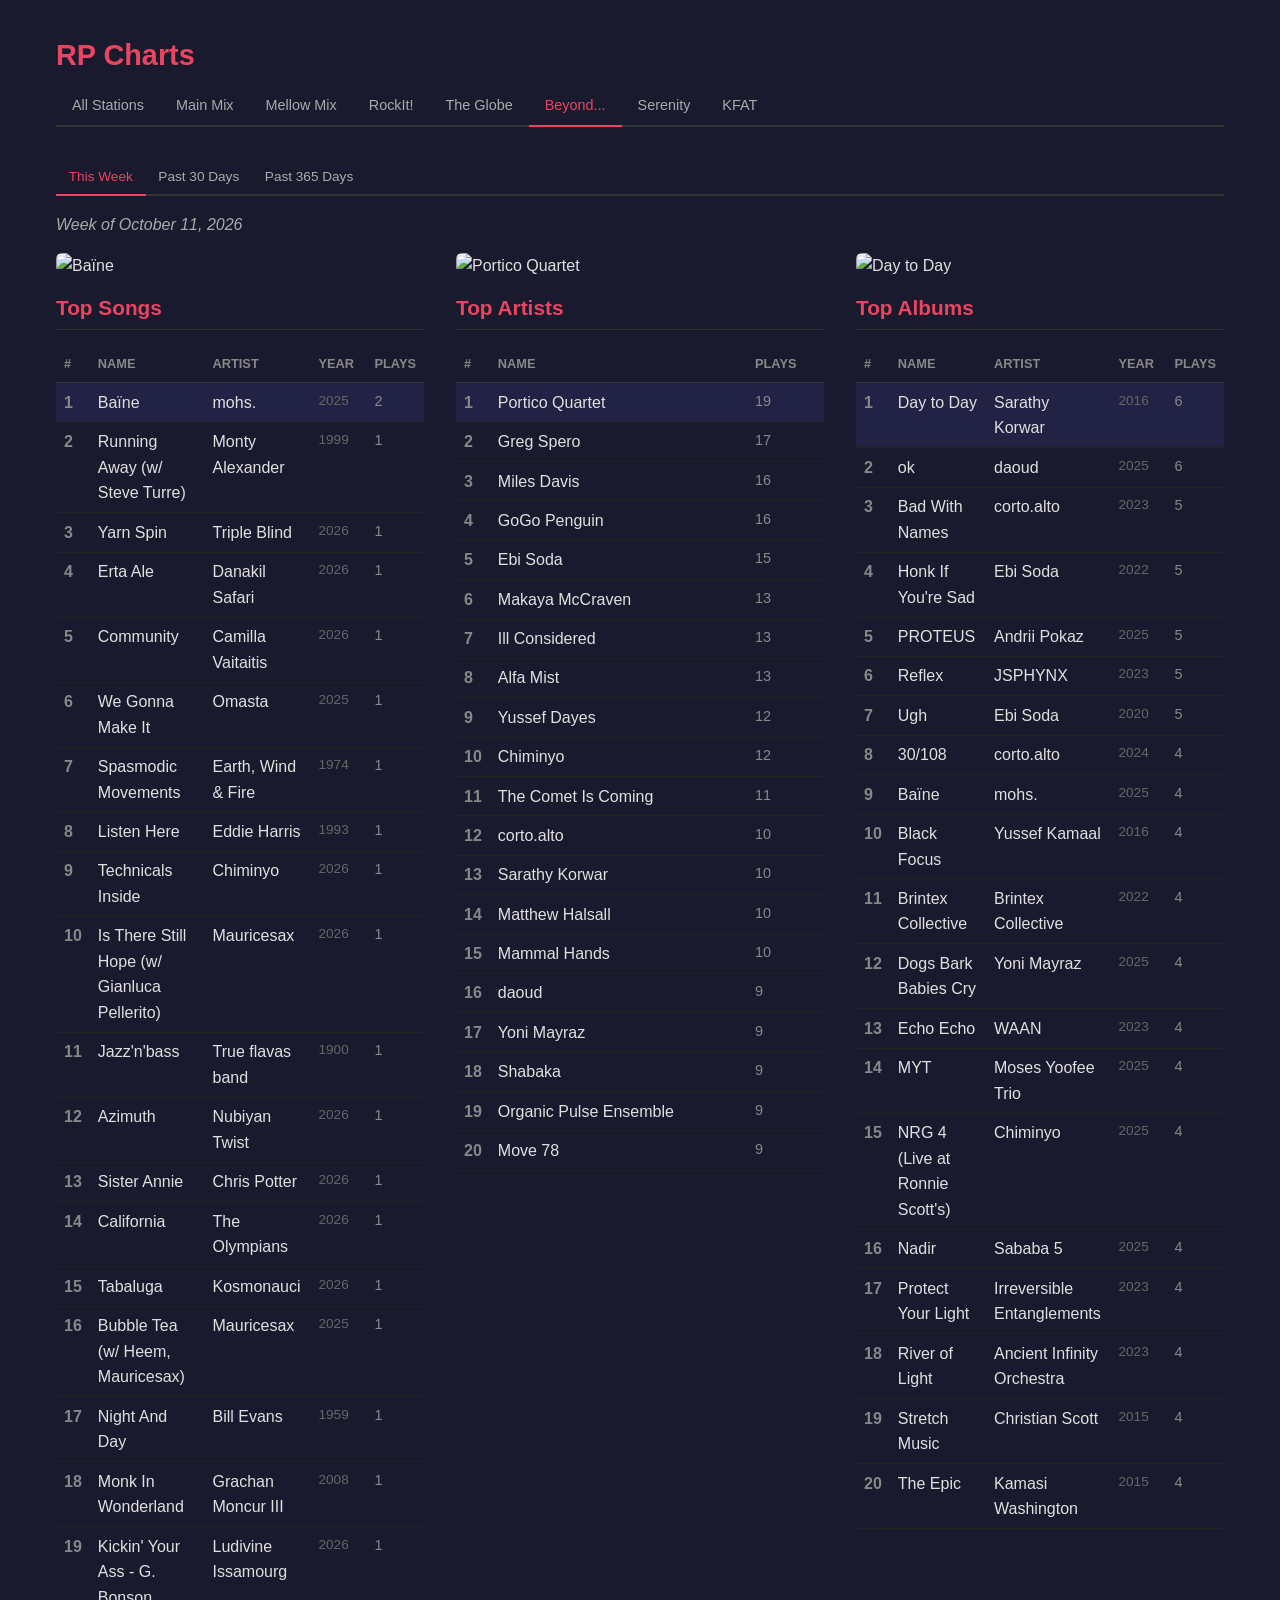
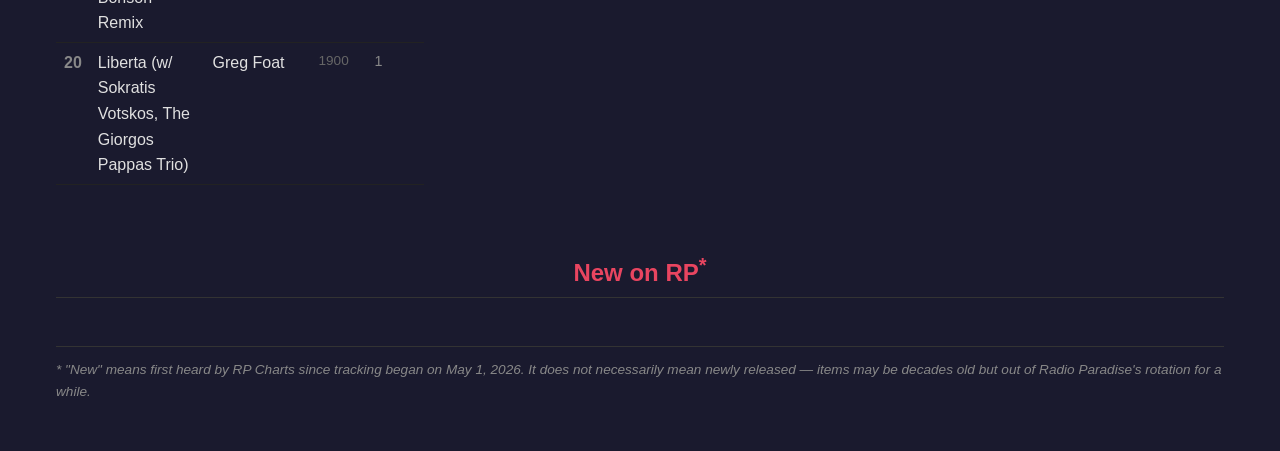
==== commit 8596933d: "Update charts" ====
--- a/beyond/index.html
+++ b/beyond/index.html
@@ -1,4 +1,4 @@
-<!doctype html><html lang=en><head><meta charset=utf-8><meta content="width=device-width,initial-scale=1" name=viewport><title>Beyond... — RP Charts</title><link href=https://pdfrg.github.io/rpcharts-site/style.css rel=stylesheet><body><div class=container><h1>RP Charts</h1><nav class=tabs><a href=https://pdfrg.github.io/rpcharts-site>All Stations</a><a href=https://pdfrg.github.io/rpcharts-site/main>Main Mix</a><a href=https://pdfrg.github.io/rpcharts-site/mellow>Mellow Mix</a><a href=https://pdfrg.github.io/rpcharts-site/rockit>RockIt!</a><a href=https://pdfrg.github.io/rpcharts-site/globe>The Globe</a><a class=active href=https://pdfrg.github.io/rpcharts-site/beyond>Beyond...</a><a href=https://pdfrg.github.io/rpcharts-site/serenity>Serenity</a><a href=https://pdfrg.github.io/rpcharts-site/kfat>KFAT</a></nav><nav class="tabs time-tabs"><a class=active data-range=weekly href=#>This Week</a><a data-range=monthly href=#>Past 30 Days</a><a data-range=yearly href=#>Past 365 Days</a></nav><div class=time-range id=weekly><p class=period>Week of October 4, 2026<div class=charts-grid><div class=chart-col><img alt=Tension class=chart-header-cover src=https://img.radioparadise.com/covers/l/21819.jpg><h2>Top Songs</h2><table><thead><tr><th>#<th>Name<th>Artist<th>Year<th>Plays<tbody><tr class=rank-1><td>1<td><a href=https://radioparadise.com/music/song/50369>Tension</a><td>Mulatu Astatke<td class=year>2024<td class=play-count>2<tr><td>2<td><a href=https://radioparadise.com/music/song/49222>Baïne</a><td>mohs.<td class=year>2025<td class=play-count>2<tr><td>3<td><a href=https://radioparadise.com/music/song/63032>Wine Shop Discount RPG</a><td>Matt Evans<td class=year>2026<td class=play-count>1<tr><td>4<td><a href=https://radioparadise.com/music/song/62773>Tribute to da Beatminerz (w/ J. Rawls)</a><td>Liquid Crystal Project 2<td class=year>2008<td class=play-count>1<tr><td>5<td><a href=https://radioparadise.com/music/song/62769>Knowing That We Were Meant for Each Other</a><td>Monty Alexander<td class=year>1974<td class=play-count>1<tr><td>6<td><a href=https://radioparadise.com/music/song/62768>New Heights (Visions of Aisha Malik) (w/ Darkhouse Family)</a><td>Kamaal Williams<td class=year>2019<td class=play-count>1<tr><td>7<td><a href=https://radioparadise.com/music/song/62767>Honey Pot</a><td>Al Hirt<td class=year>2018<td class=play-count>1<tr><td>8<td><a href=https://radioparadise.com/music/song/62766>Harlem Hendoo</a><td>Al Hirt<td class=year>1967<td class=play-count>1<tr><td>9<td><a href=https://radioparadise.com/music/song/62765>Yarn Spin</a><td>Triple Blind<td class=year>2026<td class=play-count>1<tr><td>10<td><a href=https://radioparadise.com/music/song/62764>Without Basis</a><td>Triple Blind<td class=year>2026<td class=play-count>1<tr><td>11<td><a href=https://radioparadise.com/music/song/62762>Move Still</a><td>Triple Blind<td class=year>2026<td class=play-count>1<tr><td>12<td><a href=https://radioparadise.com/music/song/62760>Club Silencio</a><td>Danakil Safari<td class=year>2026<td class=play-count>1<tr><td>13<td><a href=https://radioparadise.com/music/song/62758>Savage Gales of the Mighty Desert</a><td>Danakil Safari<td class=year>2026<td class=play-count>1<tr><td>14<td><a href=https://radioparadise.com/music/song/62757>Jam to Joe</a><td>Danakil Safari<td class=year>2026<td class=play-count>1<tr><td>15<td><a href=https://radioparadise.com/music/song/62756></a><td><td class=year><td class=play-count>1<tr><td>16<td><a href=https://radioparadise.com/music/song/62755>Upper Westside Swing</a><td>Terrace Martin<td class=year>2026<td class=play-count>1<tr><td>17<td><a href=https://radioparadise.com/music/song/62754>Integrity vs Engagement</a><td>Taylor McFerrin<td class=year>2026<td class=play-count>1<tr><td>18<td><a href=https://radioparadise.com/music/song/62752>Pinch (w/ corto.alto)</a><td>St. Barbe<td class=year>2026<td class=play-count>1<tr><td>19<td><a href=https://radioparadise.com/music/song/62751>Roundabout</a><td>Peter Somuah<td class=year>2026<td class=play-count>1<tr><td>20<td><a href=https://radioparadise.com/music/song/62749>Crossroad</a><td>Peter Somuah<td class=year>2026<td class=play-count>1</table></div><div class=chart-col><img alt class=chart-header-cover src=https://img.radioparadise.com/covers/l/.jpg><h2>Top Artists</h2><table><thead><tr><th>#<th>Name<th>Plays<tbody><tr class=rank-1><td>1<td><td class=play-count>24<tr><td>2<td>Greg Spero<td class=play-count>19<tr><td>3<td>Portico Quartet<td class=play-count>17<tr><td>4<td>Miles Davis<td class=play-count>17<tr><td>5<td>GoGo Penguin<td class=play-count>17<tr><td>6<td>Ill Considered<td class=play-count>15<tr><td>7<td>Move 78<td class=play-count>14<tr><td>8<td>Mammal Hands<td class=play-count>14<tr><td>9<td>Makaya McCraven<td class=play-count>14<tr><td>10<td>Black Flower<td class=play-count>14<tr><td>11<td>Kamasi Washington<td class=play-count>13<tr><td>12<td>Ebi Soda<td class=play-count>13<tr><td>13<td>Shabaka<td class=play-count>12<tr><td>14<td>Fazer<td class=play-count>12<tr><td>15<td>Chiminyo<td class=play-count>12<tr><td>16<td>Matthew Halsall<td class=play-count>11<tr><td>17<td>KAU<td class=play-count>11<tr><td>18<td>corto.alto<td class=play-count>10<tr><td>19<td>The Comet Is Coming<td class=play-count>10<tr><td>20<td>Shake Stew<td class=play-count>10</table></div><div class=chart-col><img alt class=chart-header-cover src=https://img.radioparadise.com/covers/l/.jpg><h2>Top Albums</h2><table><thead><tr><th>#<th>Name<th>Artist<th>Year<th>Plays<tbody><tr class=rank-1><td>1<td><td><td class=year><td class=play-count>24<tr><td>2<td><a href=https://radioparadise.com/music/album/24531>Sorry Music Polska</a><td>Pink Freud<td class=year>2003<td class=play-count>7<tr><td>3<td><a href=https://radioparadise.com/music/album/27508>TEN ONE TWO</a><td>Shake Stew<td class=year>2026<td class=play-count>7<tr><td>4<td><a href=https://radioparadise.com/music/album/27173>A Future Untold / Marwa The Mountain</a><td>Shabaka<td class=year>2026<td class=play-count>6<tr><td>5<td><a href=https://radioparadise.com/music/album/24776>Everything Is Possible</a><td>Peace Flag Ensemble<td class=year>2025<td class=play-count>5<tr><td>6<td><a href=https://radioparadise.com/music/album/24521>Floa</a><td>Mammal Hands<td class=year>2016<td class=play-count>5<tr><td>7<td><a href=https://radioparadise.com/music/album/20632>Monument</a><td>Portico Quartet<td class=year>2021<td class=play-count>5<tr><td>8<td><a href=https://radioparadise.com/music/album/20391>Plex</a><td>Fazer<td class=year>2022<td class=play-count>5<tr><td>9<td><a href=https://radioparadise.com/music/album/22899>Roulette</a><td>Alfa Mist<td class=year>2025<td class=play-count>5<tr><td>10<td><a href=https://radioparadise.com/music/album/24783>SMIL</a><td>9ICK<td class=year>2025<td class=play-count>5<tr><td>11<td><a href=https://radioparadise.com/music/album/20673>Ugh</a><td>Ebi Soda<td class=year>2020<td class=play-count>5<tr><td>12<td><a href=https://radioparadise.com/music/album/22694>ok</a><td>daoud<td class=year>2025<td class=play-count>5<tr><td>13<td><a href=https://radioparadise.com/music/album/24446>2020-2021</a><td>Kessoncoda<td class=year>2023<td class=play-count>4<tr><td>14<td><a href=https://radioparadise.com/music/album/20859>A Humdrum Star</a><td>GoGo Penguin<td class=year>2018<td class=play-count>4<tr><td>15<td><a href=https://radioparadise.com/music/album/20812>ALG0</a><td>Triorität<td class=year>2020<td class=play-count>4<tr><td>16<td><a href=https://radioparadise.com/music/album/20866>Black Classical Music</a><td>Yussef Dayes<td class=year>2023<td class=play-count>4<tr><td>17<td><a href=https://radioparadise.com/music/album/27267>Circadia</a><td>Mammal Hands<td class=year>2026<td class=play-count>4<tr><td>18<td><a href=https://radioparadise.com/music/album/24368>Distants</a><td>Koplant No<td class=year>2006<td class=play-count>4<tr><td>19<td><a href=https://radioparadise.com/music/album/24267>Dogs Bark Babies Cry</a><td>Yoni Mayraz<td class=year>2025<td class=play-count>4<tr><td>20<td><a href=https://radioparadise.com/music/album/20661>Echo Echo</a><td>WAAN<td class=year>2023<td class=play-count>4</table></div></div><h2 class=section-heading>New on RP<sup>*</sup></h2><div class=charts-grid><div class=chart-col></div><div class=chart-col></div><div class=chart-col></div></div></div><div class=time-range id=monthly style=display:none><p class=period>Past 30 Days (since September 11, 2026)<div class=charts-grid><div class=chart-col><img alt=Tension class=chart-header-cover src=https://img.radioparadise.com/covers/l/21819.jpg><h2>Top Songs</h2><table><thead><tr><th>#<th>Name<th>Artist<th>Year<th>Plays<tbody><tr class=rank-1><td>1<td><a href=https://radioparadise.com/music/song/50369>Tension</a><td>Mulatu Astatke<td class=year>2024<td class=play-count>6<tr><td>2<td><a href=https://radioparadise.com/music/song/49222>Baïne</a><td>mohs.<td class=year>2025<td class=play-count>6<tr><td>3<td><a href=https://radioparadise.com/music/song/60507>Smell Of Fire</a><td>Jiyu<td class=year>2026<td class=play-count>3<tr><td>4<td><a href=https://radioparadise.com/music/song/59870>Tujunga</a><td>Ikebe Shakedown<td class=year>2011<td class=play-count>3<tr><td>5<td><a href=https://radioparadise.com/music/song/59535>Talking Trees</a><td>WAAN<td class=year>2026<td class=play-count>3<tr><td>6<td><a href=https://radioparadise.com/music/song/58996>Enjoy the Silence</a><td>Bobby Rausch<td class=year>2025<td class=play-count>3<tr><td>7<td><a href=https://radioparadise.com/music/song/58990>Traparise</a><td>Andrii Pokaz<td class=year>2025<td class=play-count>3<tr><td>8<td><a href=https://radioparadise.com/music/song/58987>Nettle</a><td>Rob Mazurek<td class=year>2025<td class=play-count>3<tr><td>9<td><a href=https://radioparadise.com/music/song/58985>TAKE 01 (w/ VEEKO)</a><td>Ferdi<td class=year>2025<td class=play-count>3<tr><td>10<td><a href=https://radioparadise.com/music/song/58983>Symphonie Pacifique</a><td>Greg Foat<td class=year>2020<td class=play-count>3<tr><td>11<td><a href=https://radioparadise.com/music/song/58967>Spanish Key</a><td>Animation<td class=year>2011<td class=play-count>3<tr><td>12<td><a href=https://radioparadise.com/music/song/58961>Waves Upon Waves (w/ Metropole Orkest, Jules Bukley)</a><td>Snarky Puppy<td class=year>2025<td class=play-count>3<tr><td>13<td><a href=https://radioparadise.com/music/song/58959>Aurora Azalea</a><td>Happy Imaeda<td class=year>1953<td class=play-count>3<tr><td>14<td><a href=https://radioparadise.com/music/song/58944>There Is A Place (It's Not Here)</a><td>Chelsea Carmichael<td class=year>2021<td class=play-count>3<tr><td>15<td><a href=https://radioparadise.com/music/song/58932>antelope color</a><td>daltonists<td class=year>1953<td class=play-count>3<tr><td>16<td><a href=https://radioparadise.com/music/song/58927>The Listener (feat Yusef Lateef) (w/ Waking Monkey)</a><td>MOb<td class=year>2025<td class=play-count>3<tr><td>17<td><a href=https://radioparadise.com/music/song/58920>Brother John</a><td>Love Square<td class=year>2025<td class=play-count>3<tr><td>18<td><a href=https://radioparadise.com/music/song/58919>New Horizions (w/ Dee Byrne, Xavier Kaeser)</a><td>Oli Kuster<td class=year>2025<td class=play-count>3<tr><td>19<td><a href=https://radioparadise.com/music/song/58912>ViewFinder: Nature's Ratio</a><td>Slowly Rolling Camera<td class=year>2025<td class=play-count>3<tr><td>20<td><a href=https://radioparadise.com/music/song/58061>Autopoiesis</a><td>Autopoiesis<td class=year>2022<td class=play-count>3</table></div><div class=chart-col><img alt="Greg Spero" class=chart-header-cover src=https://img.radioparadise.com/covers/l/24437.jpg><h2>Top Artists</h2><table><thead><tr><th>#<th>Name<th>Plays<tbody><tr class=rank-1><td>1<td>Greg Spero<td class=play-count>74<tr><td>2<td>Miles Davis<td class=play-count>69<tr><td>3<td>Portico Quartet<td class=play-count>68<tr><td>4<td>GoGo Penguin<td class=play-count>68<tr><td>5<td><td class=play-count>61<tr><td>6<td>Ill Considered<td class=play-count>58<tr><td>7<td>Makaya McCraven<td class=play-count>55<tr><td>8<td>Move 78<td class=play-count>54<tr><td>9<td>Mammal Hands<td class=play-count>54<tr><td>10<td>Ebi Soda<td class=play-count>53<tr><td>11<td>Chiminyo<td class=play-count>50<tr><td>12<td>Kamasi Washington<td class=play-count>45<tr><td>13<td>Alfa Mist<td class=play-count>45<tr><td>14<td>Matthew Halsall<td class=play-count>44<tr><td>15<td>Fazer<td class=play-count>44<tr><td>16<td>Yussef Dayes<td class=play-count>42<tr><td>17<td>corto.alto<td class=play-count>41<tr><td>18<td>The Comet Is Coming<td class=play-count>40<tr><td>19<td>Shabaka<td class=play-count>40<tr><td>20<td>KAU<td class=play-count>36</table></div><div class=chart-col><img alt class=chart-header-cover src=https://img.radioparadise.com/covers/l/.jpg><h2>Top Albums</h2><table><thead><tr><th>#<th>Name<th>Artist<th>Year<th>Plays<tbody><tr class=rank-1><td>1<td><td><td class=year><td class=play-count>61<tr><td>2<td><a href=https://radioparadise.com/music/album/22694>ok</a><td>daoud<td class=year>2025<td class=play-count>23<tr><td>3<td><a href=https://radioparadise.com/music/album/24531>Sorry Music Polska</a><td>Pink Freud<td class=year>2003<td class=play-count>18<tr><td>4<td><a href=https://radioparadise.com/music/album/24240>PROTEUS</a><td>Andrii Pokaz<td class=year>2025<td class=play-count>17<tr><td>5<td><a href=https://radioparadise.com/music/album/20673>Ugh</a><td>Ebi Soda<td class=year>2020<td class=play-count>17<tr><td>6<td><a href=https://radioparadise.com/music/album/22899>Roulette</a><td>Alfa Mist<td class=year>2025<td class=play-count>16<tr><td>7<td><a href=https://radioparadise.com/music/album/22988>Day to Day</a><td>Sarathy Korwar<td class=year>2016<td class=play-count>15<tr><td>8<td><a href=https://radioparadise.com/music/album/20661>Echo Echo</a><td>WAAN<td class=year>2023<td class=play-count>15<tr><td>9<td><a href=https://radioparadise.com/music/album/24521>Floa</a><td>Mammal Hands<td class=year>2016<td class=play-count>15<tr><td>10<td><a href=https://radioparadise.com/music/album/23414>Moons Melt Milk Light</a><td>Anenon<td class=year>2023<td class=play-count>15<tr><td>11<td><a href=https://radioparadise.com/music/album/22738>NRG 4 (Live at Ronnie Scott's)</a><td>Chiminyo<td class=year>2025<td class=play-count>15<tr><td>12<td><a href=https://radioparadise.com/music/album/20391>Plex</a><td>Fazer<td class=year>2022<td class=play-count>15<tr><td>13<td><a href=https://radioparadise.com/music/album/23753>Reflex</a><td>JSPHYNX<td class=year>2023<td class=play-count>15<tr><td>14<td><a href=https://radioparadise.com/music/album/20745>Universal Beings</a><td>Makaya McCraven<td class=year>2018<td class=play-count>15<tr><td>15<td><a href=https://radioparadise.com/music/album/24368>Distants</a><td>Koplant No<td class=year>2006<td class=play-count>14<tr><td>16<td><a href=https://radioparadise.com/music/album/24267>Dogs Bark Babies Cry</a><td>Yoni Mayraz<td class=year>2025<td class=play-count>14<tr><td>17<td><a href=https://radioparadise.com/music/album/27508>TEN ONE TWO</a><td>Shake Stew<td class=year>2026<td class=play-count>14<tr><td>18<td><a href=https://radioparadise.com/music/album/20791>Bad With Names</a><td>corto.alto<td class=year>2023<td class=play-count>13<tr><td>19<td><a href=https://radioparadise.com/music/album/22383>Frank Dean and Andrew</a><td>Ebi Soda<td class=year>2025<td class=play-count>13<tr><td>20<td><a href=https://radioparadise.com/music/album/21314>Isla</a><td>Portico Quartet<td class=year>2009<td class=play-count>13</table></div></div><h2 class=section-heading>New on RP<sup>*</sup></h2><div class=charts-grid><div class=chart-col></div><div class=chart-col></div><div class=chart-col></div></div></div><div class=time-range id=yearly style=display:none><p class=period>Past 365 Days (since October 11, 2025)<div class=charts-grid><div class=chart-col><img alt=Tension class=chart-header-cover src=https://img.radioparadise.com/covers/l/21819.jpg><h2>Top Songs</h2><table><thead><tr><th>#<th>Name<th>Artist<th>Year<th>Plays<tbody><tr class=rank-1><td>1<td><a href=https://radioparadise.com/music/song/50369>Tension</a><td>Mulatu Astatke<td class=year>2024<td class=play-count>29<tr><td>2<td><a href=https://radioparadise.com/music/song/49222>Baïne</a><td>mohs.<td class=year>2025<td class=play-count>28<tr><td>3<td><a href=https://radioparadise.com/music/song/59870>Tujunga</a><td>Ikebe Shakedown<td class=year>2011<td class=play-count>15<tr><td>4<td><a href=https://radioparadise.com/music/song/58996>Enjoy the Silence</a><td>Bobby Rausch<td class=year>2025<td class=play-count>15<tr><td>5<td><a href=https://radioparadise.com/music/song/58990>Traparise</a><td>Andrii Pokaz<td class=year>2025<td class=play-count>15<tr><td>6<td><a href=https://radioparadise.com/music/song/58987>Nettle</a><td>Rob Mazurek<td class=year>2025<td class=play-count>15<tr><td>7<td><a href=https://radioparadise.com/music/song/58985>TAKE 01 (w/ VEEKO)</a><td>Ferdi<td class=year>2025<td class=play-count>15<tr><td>8<td><a href=https://radioparadise.com/music/song/58983>Symphonie Pacifique</a><td>Greg Foat<td class=year>2020<td class=play-count>15<tr><td>9<td><a href=https://radioparadise.com/music/song/58967>Spanish Key</a><td>Animation<td class=year>2011<td class=play-count>15<tr><td>10<td><a href=https://radioparadise.com/music/song/58961>Waves Upon Waves (w/ Metropole Orkest, Jules Bukley)</a><td>Snarky Puppy<td class=year>2025<td class=play-count>15<tr><td>11<td><a href=https://radioparadise.com/music/song/58959>Aurora Azalea</a><td>Happy Imaeda<td class=year>1953<td class=play-count>15<tr><td>12<td><a href=https://radioparadise.com/music/song/58944>There Is A Place (It's Not Here)</a><td>Chelsea Carmichael<td class=year>2021<td class=play-count>15<tr><td>13<td><a href=https://radioparadise.com/music/song/58932>antelope color</a><td>daltonists<td class=year>1953<td class=play-count>15<tr><td>14<td><a href=https://radioparadise.com/music/song/58927>The Listener (feat Yusef Lateef) (w/ Waking Monkey)</a><td>MOb<td class=year>2025<td class=play-count>15<tr><td>15<td><a href=https://radioparadise.com/music/song/58920>Brother John</a><td>Love Square<td class=year>2025<td class=play-count>15<tr><td>16<td><a href=https://radioparadise.com/music/song/58919>New Horizions (w/ Dee Byrne, Xavier Kaeser)</a><td>Oli Kuster<td class=year>2025<td class=play-count>15<tr><td>17<td><a href=https://radioparadise.com/music/song/58912>ViewFinder: Nature's Ratio</a><td>Slowly Rolling Camera<td class=year>2025<td class=play-count>15<tr><td>18<td><a href=https://radioparadise.com/music/song/58061>Autopoiesis</a><td>Autopoiesis<td class=year>2022<td class=play-count>15<tr><td>19<td><a href=https://radioparadise.com/music/song/58060>Oiseaux (w/ Bergson Artists)</a><td>Jazzrausch Bigband<td class=year>1953<td class=play-count>15<tr><td>20<td><a href=https://radioparadise.com/music/song/58052>X-ray</a><td>ikiz cabin crew<td class=year>2022<td class=play-count>15</table></div><div class=chart-col><img alt="Greg Spero" class=chart-header-cover src=https://img.radioparadise.com/covers/l/24437.jpg><h2>Top Artists</h2><table><thead><tr><th>#<th>Name<th>Plays<tbody><tr class=rank-1><td>1<td>Greg Spero<td class=play-count>391<tr><td>2<td>Miles Davis<td class=play-count>376<tr><td>3<td>Portico Quartet<td class=play-count>367<tr><td>4<td>GoGo Penguin<td class=play-count>352<tr><td>5<td>Ill Considered<td class=play-count>304<tr><td>6<td>Makaya McCraven<td class=play-count>290<tr><td>7<td>Move 78<td class=play-count>286<tr><td>8<td>Ebi Soda<td class=play-count>284<tr><td>9<td><td class=play-count>283<tr><td>10<td>Mammal Hands<td class=play-count>280<tr><td>11<td>Chiminyo<td class=play-count>270<tr><td>12<td>Alfa Mist<td class=play-count>252<tr><td>13<td>Matthew Halsall<td class=play-count>231<tr><td>14<td>Kamasi Washington<td class=play-count>229<tr><td>15<td>Yussef Dayes<td class=play-count>223<tr><td>16<td>Fazer<td class=play-count>223<tr><td>17<td>The Comet Is Coming<td class=play-count>218<tr><td>18<td>corto.alto<td class=play-count>216<tr><td>19<td>Shabaka<td class=play-count>203<tr><td>20<td>Herbie Hancock<td class=play-count>182</table></div><div class=chart-col><img alt class=chart-header-cover src=https://img.radioparadise.com/covers/l/.jpg><h2>Top Albums</h2><table><thead><tr><th>#<th>Name<th>Artist<th>Year<th>Plays<tbody><tr class=rank-1><td>1<td><td><td class=year><td class=play-count>283<tr><td>2<td><a href=https://radioparadise.com/music/album/22694>ok</a><td>daoud<td class=year>2025<td class=play-count>121<tr><td>3<td><a href=https://radioparadise.com/music/album/23753>Reflex</a><td>JSPHYNX<td class=year>2023<td class=play-count>92<tr><td>4<td><a href=https://radioparadise.com/music/album/22738>NRG 4 (Live at Ronnie Scott's)</a><td>Chiminyo<td class=year>2025<td class=play-count>90<tr><td>5<td><a href=https://radioparadise.com/music/album/20673>Ugh</a><td>Ebi Soda<td class=year>2020<td class=play-count>86<tr><td>6<td><a href=https://radioparadise.com/music/album/22988>Day to Day</a><td>Sarathy Korwar<td class=year>2016<td class=play-count>85<tr><td>7<td><a href=https://radioparadise.com/music/album/24240>PROTEUS</a><td>Andrii Pokaz<td class=year>2025<td class=play-count>81<tr><td>8<td><a href=https://radioparadise.com/music/album/24531>Sorry Music Polska</a><td>Pink Freud<td class=year>2003<td class=play-count>81<tr><td>9<td><a href=https://radioparadise.com/music/album/23414>Moons Melt Milk Light</a><td>Anenon<td class=year>2023<td class=play-count>80<tr><td>10<td><a href=https://radioparadise.com/music/album/22899>Roulette</a><td>Alfa Mist<td class=year>2025<td class=play-count>79<tr><td>11<td><a href=https://radioparadise.com/music/album/20745>Universal Beings</a><td>Makaya McCraven<td class=year>2018<td class=play-count>79<tr><td>12<td><a href=https://radioparadise.com/music/album/24521>Floa</a><td>Mammal Hands<td class=year>2016<td class=play-count>73<tr><td>13<td><a href=https://radioparadise.com/music/album/20391>Plex</a><td>Fazer<td class=year>2022<td class=play-count>73<tr><td>14<td><a href=https://radioparadise.com/music/album/20661>Echo Echo</a><td>WAAN<td class=year>2023<td class=play-count>72<tr><td>15<td><a href=https://radioparadise.com/music/album/21314>Isla</a><td>Portico Quartet<td class=year>2009<td class=play-count>72<tr><td>16<td><a href=https://radioparadise.com/music/album/24267>Dogs Bark Babies Cry</a><td>Yoni Mayraz<td class=year>2025<td class=play-count>71<tr><td>17<td><a href=https://radioparadise.com/music/album/22383>Frank Dean and Andrew</a><td>Ebi Soda<td class=year>2025<td class=play-count>71<tr><td>18<td><a href=https://radioparadise.com/music/album/21304>Memory Streams</a><td>Portico Quartet<td class=year>2019<td class=play-count>71<tr><td>19<td><a href=https://radioparadise.com/music/album/20760>The Epic</a><td>Kamasi Washington<td class=year>2015<td class=play-count>71<tr><td>20<td><a href=https://radioparadise.com/music/album/20937>cloud high in dreams, but heavy in the air</a><td>Athletic Progression<td class=year>2021<td class=play-count>71</table></div></div><h2 class=section-heading>New on RP<sup>*</sup></h2><div class=charts-grid><div class=chart-col><img alt=Tension class=chart-header-cover src=https://img.radioparadise.com/covers/l/21819.jpg><h2>New Songs</h2><table><thead><tr><th>#<th>Name<th>Artist<th>Year<th>Plays<tbody><tr class=rank-1><td>1<td><a href=https://radioparadise.com/music/song/50369>Tension</a><td>Mulatu Astatke<td class=year>2024<td class=play-count>29<tr><td>2<td><a href=https://radioparadise.com/music/song/49222>Baïne</a><td>mohs.<td class=year>2025<td class=play-count>28<tr><td>3<td><a href=https://radioparadise.com/music/song/59870>Tujunga</a><td>Ikebe Shakedown<td class=year>2011<td class=play-count>15<tr><td>4<td><a href=https://radioparadise.com/music/song/58996>Enjoy the Silence</a><td>Bobby Rausch<td class=year>2025<td class=play-count>15<tr><td>5<td><a href=https://radioparadise.com/music/song/58990>Traparise</a><td>Andrii Pokaz<td class=year>2025<td class=play-count>15<tr><td>6<td><a href=https://radioparadise.com/music/song/58987>Nettle</a><td>Rob Mazurek<td class=year>2025<td class=play-count>15<tr><td>7<td><a href=https://radioparadise.com/music/song/58985>TAKE 01 (w/ VEEKO)</a><td>Ferdi<td class=year>2025<td class=play-count>15<tr><td>8<td><a href=https://radioparadise.com/music/song/58983>Symphonie Pacifique</a><td>Greg Foat<td class=year>2020<td class=play-count>15<tr><td>9<td><a href=https://radioparadise.com/music/song/58967>Spanish Key</a><td>Animation<td class=year>2011<td class=play-count>15<tr><td>10<td><a href=https://radioparadise.com/music/song/58961>Waves Upon Waves (w/ Metropole Orkest, Jules Bukley)</a><td>Snarky Puppy<td class=year>2025<td class=play-count>15<tr><td>11<td><a href=https://radioparadise.com/music/song/58959>Aurora Azalea</a><td>Happy Imaeda<td class=year>1953<td class=play-count>15<tr><td>12<td><a href=https://radioparadise.com/music/song/58944>There Is A Place (It's Not Here)</a><td>Chelsea Carmichael<td class=year>2021<td class=play-count>15<tr><td>13<td><a href=https://radioparadise.com/music/song/58932>antelope color</a><td>daltonists<td class=year>1953<td class=play-count>15<tr><td>14<td><a href=https://radioparadise.com/music/song/58927>The Listener (feat Yusef Lateef) (w/ Waking Monkey)</a><td>MOb<td class=year>2025<td class=play-count>15<tr><td>15<td><a href=https://radioparadise.com/music/song/58920>Brother John</a><td>Love Square<td class=year>2025<td class=play-count>15<tr><td>16<td><a href=https://radioparadise.com/music/song/58919>New Horizions (w/ Dee Byrne, Xavier Kaeser)</a><td>Oli Kuster<td class=year>2025<td class=play-count>15<tr><td>17<td><a href=https://radioparadise.com/music/song/58912>ViewFinder: Nature's Ratio</a><td>Slowly Rolling Camera<td class=year>2025<td class=play-count>15<tr><td>18<td><a href=https://radioparadise.com/music/song/58061>Autopoiesis</a><td>Autopoiesis<td class=year>2022<td class=play-count>15<tr><td>19<td><a href=https://radioparadise.com/music/song/58060>Oiseaux (w/ Bergson Artists)</a><td>Jazzrausch Bigband<td class=year>1953<td class=play-count>15<tr><td>20<td><a href=https://radioparadise.com/music/song/58052>X-ray</a><td>ikiz cabin crew<td class=year>2022<td class=play-count>15</table></div><div class=chart-col><img alt="Greg Spero" class=chart-header-cover src=https://img.radioparadise.com/covers/l/24437.jpg><h2>New Artists</h2><table><thead><tr><th>#<th>Name<th>Plays<tbody><tr class=rank-1><td>1<td>Greg Spero<td class=play-count>391<tr><td>2<td>Miles Davis<td class=play-count>376<tr><td>3<td>Portico Quartet<td class=play-count>367<tr><td>4<td>GoGo Penguin<td class=play-count>352<tr><td>5<td>Ill Considered<td class=play-count>304<tr><td>6<td>Makaya McCraven<td class=play-count>290<tr><td>7<td>Move 78<td class=play-count>286<tr><td>8<td>Ebi Soda<td class=play-count>284<tr><td>9<td><td class=play-count>283<tr><td>10<td>Mammal Hands<td class=play-count>280<tr><td>11<td>Chiminyo<td class=play-count>270<tr><td>12<td>Alfa Mist<td class=play-count>252<tr><td>13<td>Matthew Halsall<td class=play-count>231<tr><td>14<td>Kamasi Washington<td class=play-count>229<tr><td>15<td>Yussef Dayes<td class=play-count>223<tr><td>16<td>Fazer<td class=play-count>223<tr><td>17<td>The Comet Is Coming<td class=play-count>218<tr><td>18<td>corto.alto<td class=play-count>216<tr><td>19<td>Shabaka<td class=play-count>203<tr><td>20<td>Herbie Hancock<td class=play-count>182</table></div><div class=chart-col><img alt class=chart-header-cover src=https://img.radioparadise.com/covers/l/.jpg><h2>New Albums</h2><table><thead><tr><th>#<th>Name<th>Artist<th>Year<th>Plays<tbody><tr class=rank-1><td>1<td><td><td class=year><td class=play-count>283<tr><td>2<td><a href=https://radioparadise.com/music/album/22694>ok</a><td>daoud<td class=year>2025<td class=play-count>121<tr><td>3<td><a href=https://radioparadise.com/music/album/23753>Reflex</a><td>JSPHYNX<td class=year>2023<td class=play-count>92<tr><td>4<td><a href=https://radioparadise.com/music/album/22738>NRG 4 (Live at Ronnie Scott's)</a><td>Chiminyo<td class=year>2025<td class=play-count>90<tr><td>5<td><a href=https://radioparadise.com/music/album/20673>Ugh</a><td>Ebi Soda<td class=year>2020<td class=play-count>86<tr><td>6<td><a href=https://radioparadise.com/music/album/22988>Day to Day</a><td>Sarathy Korwar<td class=year>2016<td class=play-count>85<tr><td>7<td><a href=https://radioparadise.com/music/album/24240>PROTEUS</a><td>Andrii Pokaz<td class=year>2025<td class=play-count>81<tr><td>8<td><a href=https://radioparadise.com/music/album/24531>Sorry Music Polska</a><td>Pink Freud<td class=year>2003<td class=play-count>81<tr><td>9<td><a href=https://radioparadise.com/music/album/23414>Moons Melt Milk Light</a><td>Anenon<td class=year>2023<td class=play-count>80<tr><td>10<td><a href=https://radioparadise.com/music/album/22899>Roulette</a><td>Alfa Mist<td class=year>2025<td class=play-count>79<tr><td>11<td><a href=https://radioparadise.com/music/album/20745>Universal Beings</a><td>Makaya McCraven<td class=year>2018<td class=play-count>79<tr><td>12<td><a href=https://radioparadise.com/music/album/24521>Floa</a><td>Mammal Hands<td class=year>2016<td class=play-count>73<tr><td>13<td><a href=https://radioparadise.com/music/album/20391>Plex</a><td>Fazer<td class=year>2022<td class=play-count>73<tr><td>14<td><a href=https://radioparadise.com/music/album/20661>Echo Echo</a><td>WAAN<td class=year>2023<td class=play-count>72<tr><td>15<td><a href=https://radioparadise.com/music/album/21314>Isla</a><td>Portico Quartet<td class=year>2009<td class=play-count>72<tr><td>16<td><a href=https://radioparadise.com/music/album/24267>Dogs Bark Babies Cry</a><td>Yoni Mayraz<td class=year>2025<td class=play-count>71<tr><td>17<td><a href=https://radioparadise.com/music/album/22383>Frank Dean and Andrew</a><td>Ebi Soda<td class=year>2025<td class=play-count>71<tr><td>18<td><a href=https://radioparadise.com/music/album/21304>Memory Streams</a><td>Portico Quartet<td class=year>2019<td class=play-count>71<tr><td>19<td><a href=https://radioparadise.com/music/album/20760>The Epic</a><td>Kamasi Washington<td class=year>2015<td class=play-count>71<tr><td>20<td><a href=https://radioparadise.com/music/album/20937>cloud high in dreams, but heavy in the air</a><td>Athletic Progression<td class=year>2021<td class=play-count>71</table></div></div></div><p class=footnote>* "New" means first heard by RP Charts since tracking began on May 1, 2026. It does not necessarily mean newly released — items may be decades old but out of Radio Paradise's rotation for a while.</div><script>document.querySelectorAll('.time-tabs a').forEach(function(tab) {
+<!doctype html><html lang=en><head><meta charset=utf-8><meta content="width=device-width,initial-scale=1" name=viewport><title>Beyond... — RP Charts</title><link href=https://pdfrg.github.io/rpcharts-site/style.css rel=stylesheet><body><div class=container><h1>RP Charts</h1><nav class=tabs><a href=https://pdfrg.github.io/rpcharts-site>All Stations</a><a href=https://pdfrg.github.io/rpcharts-site/main>Main Mix</a><a href=https://pdfrg.github.io/rpcharts-site/mellow>Mellow Mix</a><a href=https://pdfrg.github.io/rpcharts-site/rockit>RockIt!</a><a href=https://pdfrg.github.io/rpcharts-site/globe>The Globe</a><a class=active href=https://pdfrg.github.io/rpcharts-site/beyond>Beyond...</a><a href=https://pdfrg.github.io/rpcharts-site/serenity>Serenity</a><a href=https://pdfrg.github.io/rpcharts-site/kfat>KFAT</a></nav><nav class="tabs time-tabs"><a class=active data-range=weekly href=#>This Week</a><a data-range=monthly href=#>Past 30 Days</a><a data-range=yearly href=#>Past 365 Days</a></nav><div class=time-range id=weekly><p class=period>Week of October 11, 2026<div class=charts-grid><div class=chart-col><img alt=Baïne class=chart-header-cover src=https://img.radioparadise.com/covers/l/21312.jpg><h2>Top Songs</h2><table><thead><tr><th>#<th>Name<th>Artist<th>Year<th>Plays<tbody><tr class=rank-1><td>1<td><a href=https://radioparadise.com/music/song/49222>Baïne</a><td>mohs.<td class=year>2025<td class=play-count>2<tr><td>2<td><a href=https://radioparadise.com/music/song/62771>Running Away (w/ Steve Turre)</a><td>Monty Alexander<td class=year>1999<td class=play-count>1<tr><td>3<td><a href=https://radioparadise.com/music/song/62765>Yarn Spin</a><td>Triple Blind<td class=year>2026<td class=play-count>1<tr><td>4<td><a href=https://radioparadise.com/music/song/62759>Erta Ale</a><td>Danakil Safari<td class=year>2026<td class=play-count>1<tr><td>5<td><a href=https://radioparadise.com/music/song/62753>Community</a><td>Camilla Vaitaitis<td class=year>2026<td class=play-count>1<tr><td>6<td><a href=https://radioparadise.com/music/song/62728>We Gonna Make It</a><td>Omasta<td class=year>2025<td class=play-count>1<tr><td>7<td><a href=https://radioparadise.com/music/song/62721>Spasmodic Movements</a><td>Earth, Wind & Fire<td class=year>1974<td class=play-count>1<tr><td>8<td><a href=https://radioparadise.com/music/song/62719>Listen Here</a><td>Eddie Harris<td class=year>1993<td class=play-count>1<tr><td>9<td><a href=https://radioparadise.com/music/song/62631>Technicals Inside</a><td>Chiminyo<td class=year>2026<td class=play-count>1<tr><td>10<td><a href=https://radioparadise.com/music/song/62038>Is There Still Hope (w/ Gianluca Pellerito)</a><td>Mauricesax<td class=year>2026<td class=play-count>1<tr><td>11<td><a href=https://radioparadise.com/music/song/62030>Jazz'n'bass</a><td>True flavas band<td class=year>1900<td class=play-count>1<tr><td>12<td><a href=https://radioparadise.com/music/song/62014>Azimuth</a><td>Nubiyan Twist<td class=year>2026<td class=play-count>1<tr><td>13<td><a href=https://radioparadise.com/music/song/62012>Sister Annie</a><td>Chris Potter<td class=year>2026<td class=play-count>1<tr><td>14<td><a href=https://radioparadise.com/music/song/61734>California</a><td>The Olympians<td class=year>2026<td class=play-count>1<tr><td>15<td><a href=https://radioparadise.com/music/song/61715>Tabaluga</a><td>Kosmonauci<td class=year>2026<td class=play-count>1<tr><td>16<td><a href=https://radioparadise.com/music/song/61709>Bubble Tea (w/ Heem, Mauricesax)</a><td>Mauricesax<td class=year>2025<td class=play-count>1<tr><td>17<td><a href=https://radioparadise.com/music/song/61671>Night And Day</a><td>Bill Evans<td class=year>1959<td class=play-count>1<tr><td>18<td><a href=https://radioparadise.com/music/song/61490>Monk In Wonderland</a><td>Grachan Moncur III<td class=year>2008<td class=play-count>1<tr><td>19<td><a href=https://radioparadise.com/music/song/61466>Kickin' Your Ass - G. Bonson Remix</a><td>Ludivine Issamourg<td class=year>2026<td class=play-count>1<tr><td>20<td><a href=https://radioparadise.com/music/song/61306>Liberta (w/ Sokratis Votskos, The Giorgos Pappas Trio)</a><td>Greg Foat<td class=year>1900<td class=play-count>1</table></div><div class=chart-col><img alt="Portico Quartet" class=chart-header-cover src=https://img.radioparadise.com/covers/l/21308.jpg><h2>Top Artists</h2><table><thead><tr><th>#<th>Name<th>Plays<tbody><tr class=rank-1><td>1<td>Portico Quartet<td class=play-count>19<tr><td>2<td>Greg Spero<td class=play-count>17<tr><td>3<td>Miles Davis<td class=play-count>16<tr><td>4<td>GoGo Penguin<td class=play-count>16<tr><td>5<td>Ebi Soda<td class=play-count>15<tr><td>6<td>Makaya McCraven<td class=play-count>13<tr><td>7<td>Ill Considered<td class=play-count>13<tr><td>8<td>Alfa Mist<td class=play-count>13<tr><td>9<td>Yussef Dayes<td class=play-count>12<tr><td>10<td>Chiminyo<td class=play-count>12<tr><td>11<td>The Comet Is Coming<td class=play-count>11<tr><td>12<td>corto.alto<td class=play-count>10<tr><td>13<td>Sarathy Korwar<td class=play-count>10<tr><td>14<td>Matthew Halsall<td class=play-count>10<tr><td>15<td>Mammal Hands<td class=play-count>10<tr><td>16<td>daoud<td class=play-count>9<tr><td>17<td>Yoni Mayraz<td class=play-count>9<tr><td>18<td>Shabaka<td class=play-count>9<tr><td>19<td>Organic Pulse Ensemble<td class=play-count>9<tr><td>20<td>Move 78<td class=play-count>9</table></div><div class=chart-col><img alt="Day to Day" class=chart-header-cover src=https://img.radioparadise.com/covers/l/22988.jpg><h2>Top Albums</h2><table><thead><tr><th>#<th>Name<th>Artist<th>Year<th>Plays<tbody><tr class=rank-1><td>1<td><a href=https://radioparadise.com/music/album/22988>Day to Day</a><td>Sarathy Korwar<td class=year>2016<td class=play-count>6<tr><td>2<td><a href=https://radioparadise.com/music/album/22694>ok</a><td>daoud<td class=year>2025<td class=play-count>6<tr><td>3<td><a href=https://radioparadise.com/music/album/20791>Bad With Names</a><td>corto.alto<td class=year>2023<td class=play-count>5<tr><td>4<td><a href=https://radioparadise.com/music/album/20601>Honk If You're Sad</a><td>Ebi Soda<td class=year>2022<td class=play-count>5<tr><td>5<td><a href=https://radioparadise.com/music/album/24240>PROTEUS</a><td>Andrii Pokaz<td class=year>2025<td class=play-count>5<tr><td>6<td><a href=https://radioparadise.com/music/album/23753>Reflex</a><td>JSPHYNX<td class=year>2023<td class=play-count>5<tr><td>7<td><a href=https://radioparadise.com/music/album/20673>Ugh</a><td>Ebi Soda<td class=year>2020<td class=play-count>5<tr><td>8<td><a href=https://radioparadise.com/music/album/21685>30/108</a><td>corto.alto<td class=year>2024<td class=play-count>4<tr><td>9<td><a href=https://radioparadise.com/music/album/22377>Baïne</a><td>mohs.<td class=year>2025<td class=play-count>4<tr><td>10<td><a href=https://radioparadise.com/music/album/20618>Black Focus</a><td>Yussef Kamaal<td class=year>2016<td class=play-count>4<tr><td>11<td><a href=https://radioparadise.com/music/album/24239>Brintex Collective</a><td>Brintex Collective<td class=year>2022<td class=play-count>4<tr><td>12<td><a href=https://radioparadise.com/music/album/24267>Dogs Bark Babies Cry</a><td>Yoni Mayraz<td class=year>2025<td class=play-count>4<tr><td>13<td><a href=https://radioparadise.com/music/album/20661>Echo Echo</a><td>WAAN<td class=year>2023<td class=play-count>4<tr><td>14<td><a href=https://radioparadise.com/music/album/20779>MYT</a><td>Moses Yoofee Trio<td class=year>2025<td class=play-count>4<tr><td>15<td><a href=https://radioparadise.com/music/album/22738>NRG 4 (Live at Ronnie Scott's)</a><td>Chiminyo<td class=year>2025<td class=play-count>4<tr><td>16<td><a href=https://radioparadise.com/music/album/22693>Nadir</a><td>Sababa 5<td class=year>2025<td class=play-count>4<tr><td>17<td><a href=https://radioparadise.com/music/album/25313>Protect Your Light</a><td>Irreversible Entanglements<td class=year>2023<td class=play-count>4<tr><td>18<td><a href=https://radioparadise.com/music/album/24241>River of Light</a><td>Ancient Infinity Orchestra<td class=year>2023<td class=play-count>4<tr><td>19<td><a href=https://radioparadise.com/music/album/20808>Stretch Music</a><td>Christian Scott<td class=year>2015<td class=play-count>4<tr><td>20<td><a href=https://radioparadise.com/music/album/20760>The Epic</a><td>Kamasi Washington<td class=year>2015<td class=play-count>4</table></div></div><h2 class=section-heading>New on RP<sup>*</sup></h2><div class=charts-grid><div class=chart-col></div><div class=chart-col></div><div class=chart-col></div></div></div><div class=time-range id=monthly style=display:none><p class=period>Past 30 Days (since September 18, 2026)<div class=charts-grid><div class=chart-col><img alt=Baïne class=chart-header-cover src=https://img.radioparadise.com/covers/l/21312.jpg><h2>Top Songs</h2><table><thead><tr><th>#<th>Name<th>Artist<th>Year<th>Plays<tbody><tr class=rank-1><td>1<td><a href=https://radioparadise.com/music/song/49222>Baïne</a><td>mohs.<td class=year>2025<td class=play-count>6<tr><td>2<td><a href=https://radioparadise.com/music/song/50369>Tension</a><td>Mulatu Astatke<td class=year>2024<td class=play-count>5<tr><td>3<td><a href=https://radioparadise.com/music/song/60507>Smell Of Fire</a><td>Jiyu<td class=year>2026<td class=play-count>3<tr><td>4<td><a href=https://radioparadise.com/music/song/60500>Dåligt Väder</a><td>Ishaaq Aarkistra<td class=year>2026<td class=play-count>3<tr><td>5<td><a href=https://radioparadise.com/music/song/60493>The Dark Eyes Of Martha Hirsch</a><td>Tomasz Stanko Quintet<td class=year>2009<td class=play-count>3<tr><td>6<td><a href=https://radioparadise.com/music/song/60487>Kingdom Come</a><td>Braxton Cook<td class=year>2025<td class=play-count>3<tr><td>7<td><a href=https://radioparadise.com/music/song/60484>Chahar (w/ Johan Berthling, Andreas Werliin)</a><td>Oren Ambarchi<td class=year>2025<td class=play-count>3<tr><td>8<td><a href=https://radioparadise.com/music/song/60482>The Way It Used to Be (w/ Paul Abrahams, Chris Schilder, Vic Higgins)</a><td>Pacific Express<td class=year>2012<td class=play-count>3<tr><td>9<td><a href=https://radioparadise.com/music/song/60477>A Trance Delay</a><td>Joe Westerlund<td class=year>2025<td class=play-count>3<tr><td>10<td><a href=https://radioparadise.com/music/song/60471>Can Tangle</a><td>Joe Westerlund<td class=year>2025<td class=play-count>3<tr><td>11<td><a href=https://radioparadise.com/music/song/60460>Gnawa Sweet / Icy Roads (Stacked)</a><td>Joe Armon-Jones<td class=year>2019<td class=play-count>3<tr><td>12<td><a href=https://radioparadise.com/music/song/60458>Hysteria</a><td>Shalosh<td class=year>2026<td class=play-count>3<tr><td>13<td><a href=https://radioparadise.com/music/song/60457>What Is The State Of Our State (Part 2) (w/ The Repeat Beat Poet)</a><td>Scrimshire<td class=year>2023<td class=play-count>3<tr><td>14<td><a href=https://radioparadise.com/music/song/60454>Refuge</a><td>Scrimshire<td class=year>2023<td class=play-count>3<tr><td>15<td><a href=https://radioparadise.com/music/song/60450>Roundabout</a><td>Peter Somuah<td class=year>2026<td class=play-count>3<tr><td>16<td><a href=https://radioparadise.com/music/song/60449> Linéage (w/ David Binney)</a><td>Rémi Cormier<td class=year>2026<td class=play-count>3<tr><td>17<td><a href=https://radioparadise.com/music/song/60448>Mimo</a><td>Ben Wendel<td class=year>2026<td class=play-count>3<tr><td>18<td><a href=https://radioparadise.com/music/song/60447>Eero</a><td>COLECTIVA<td class=year>2025<td class=play-count>3<tr><td>19<td><a href=https://radioparadise.com/music/song/60444>Mars</a><td>Soulstatejazz<td class=year>2025<td class=play-count>3<tr><td>20<td><a href=https://radioparadise.com/music/song/60442>Iris Murdoch</a><td>Adam O'Farrill<td class=year>1900<td class=play-count>3</table></div><div class=chart-col><img alt="Greg Spero" class=chart-header-cover src=https://img.radioparadise.com/covers/l/25939.jpg><h2>Top Artists</h2><table><thead><tr><th>#<th>Name<th>Plays<tbody><tr class=rank-1><td>1<td>Greg Spero<td class=play-count>72<tr><td>2<td>Portico Quartet<td class=play-count>70<tr><td>3<td>Miles Davis<td class=play-count>69<tr><td>4<td>GoGo Penguin<td class=play-count>67<tr><td>5<td>Ill Considered<td class=play-count>56<tr><td>6<td>Makaya McCraven<td class=play-count>55<tr><td>7<td>Ebi Soda<td class=play-count>55<tr><td>8<td>Chiminyo<td class=play-count>51<tr><td>9<td>Move 78<td class=play-count>50<tr><td>10<td>Mammal Hands<td class=play-count>49<tr><td>11<td>Alfa Mist<td class=play-count>48<tr><td>12<td>Yussef Dayes<td class=play-count>44<tr><td>13<td>Matthew Halsall<td class=play-count>43<tr><td>14<td>Kamasi Washington<td class=play-count>42<tr><td>15<td>The Comet Is Coming<td class=play-count>41<tr><td>16<td>corto.alto<td class=play-count>40<tr><td>17<td>Fazer<td class=play-count>40<tr><td>18<td>Shabaka<td class=play-count>37<tr><td>19<td>Sarathy Korwar<td class=play-count>36<tr><td>20<td><td class=play-count>35</table></div><div class=chart-col><img alt class=chart-header-cover src=https://img.radioparadise.com/covers/l/.jpg><h2>Top Albums</h2><table><thead><tr><th>#<th>Name<th>Artist<th>Year<th>Plays<tbody><tr class=rank-1><td>1<td><td><td class=year><td class=play-count>35<tr><td>2<td><a href=https://radioparadise.com/music/album/22694>ok</a><td>daoud<td class=year>2025<td class=play-count>23<tr><td>3<td><a href=https://radioparadise.com/music/album/22988>Day to Day</a><td>Sarathy Korwar<td class=year>2016<td class=play-count>18<tr><td>4<td><a href=https://radioparadise.com/music/album/23753>Reflex</a><td>JSPHYNX<td class=year>2023<td class=play-count>18<tr><td>5<td><a href=https://radioparadise.com/music/album/22738>NRG 4 (Live at Ronnie Scott's)</a><td>Chiminyo<td class=year>2025<td class=play-count>17<tr><td>6<td><a href=https://radioparadise.com/music/album/24240>PROTEUS</a><td>Andrii Pokaz<td class=year>2025<td class=play-count>17<tr><td>7<td><a href=https://radioparadise.com/music/album/20673>Ugh</a><td>Ebi Soda<td class=year>2020<td class=play-count>17<tr><td>8<td><a href=https://radioparadise.com/music/album/20791>Bad With Names</a><td>corto.alto<td class=year>2023<td class=play-count>15<tr><td>9<td><a href=https://radioparadise.com/music/album/20745>Universal Beings</a><td>Makaya McCraven<td class=year>2018<td class=play-count>15<tr><td>10<td><a href=https://radioparadise.com/music/album/24267>Dogs Bark Babies Cry</a><td>Yoni Mayraz<td class=year>2025<td class=play-count>14<tr><td>11<td><a href=https://radioparadise.com/music/album/20661>Echo Echo</a><td>WAAN<td class=year>2023<td class=play-count>14<tr><td>12<td><a href=https://radioparadise.com/music/album/20601>Honk If You're Sad</a><td>Ebi Soda<td class=year>2022<td class=play-count>14<tr><td>13<td><a href=https://radioparadise.com/music/album/23414>Moons Melt Milk Light</a><td>Anenon<td class=year>2023<td class=play-count>14<tr><td>14<td><a href=https://radioparadise.com/music/album/20760>The Epic</a><td>Kamasi Washington<td class=year>2015<td class=play-count>14<tr><td>15<td><a href=https://radioparadise.com/music/album/20937>cloud high in dreams, but heavy in the air</a><td>Athletic Progression<td class=year>2021<td class=play-count>14<tr><td>16<td><a href=https://radioparadise.com/music/album/22377>Baïne</a><td>mohs.<td class=year>2025<td class=play-count>13<tr><td>17<td><a href=https://radioparadise.com/music/album/24368>Distants</a><td>Koplant No<td class=year>2006<td class=play-count>13<tr><td>18<td><a href=https://radioparadise.com/music/album/21314>Isla</a><td>Portico Quartet<td class=year>2009<td class=play-count>13<tr><td>19<td><a href=https://radioparadise.com/music/album/20879>La Saboteuse</a><td>Yazz Ahmed<td class=year>2017<td class=play-count>13<tr><td>20<td><a href=https://radioparadise.com/music/album/21304>Memory Streams</a><td>Portico Quartet<td class=year>2019<td class=play-count>13</table></div></div><h2 class=section-heading>New on RP<sup>*</sup></h2><div class=charts-grid><div class=chart-col></div><div class=chart-col></div><div class=chart-col></div></div></div><div class=time-range id=yearly style=display:none><p class=period>Past 365 Days (since October 18, 2025)<div class=charts-grid><div class=chart-col><img alt=Tension class=chart-header-cover src=https://img.radioparadise.com/covers/l/21819.jpg><h2>Top Songs</h2><table><thead><tr><th>#<th>Name<th>Artist<th>Year<th>Plays<tbody><tr class=rank-1><td>1<td><a href=https://radioparadise.com/music/song/50369>Tension</a><td>Mulatu Astatke<td class=year>2024<td class=play-count>30<tr><td>2<td><a href=https://radioparadise.com/music/song/49222>Baïne</a><td>mohs.<td class=year>2025<td class=play-count>30<tr><td>3<td><a href=https://radioparadise.com/music/song/59870>Tujunga</a><td>Ikebe Shakedown<td class=year>2011<td class=play-count>16<tr><td>4<td><a href=https://radioparadise.com/music/song/55738>Queen Geri</a><td>Paul Cornish<td class=year>2025<td class=play-count>16<tr><td>5<td><a href=https://radioparadise.com/music/song/55725>BACK THAT AZZ UP</a><td>Kassa Overall<td class=year>2025<td class=play-count>16<tr><td>6<td><a href=https://radioparadise.com/music/song/55722>Glitch In The Heavens</a><td>Aki Rissanen<td class=year>2025<td class=play-count>16<tr><td>7<td><a href=https://radioparadise.com/music/song/55709>Cake Lady</a><td>Polyrhythmics<td class=year>2025<td class=play-count>16<tr><td>8<td><a href=https://radioparadise.com/music/song/55707>Orbit</a><td>Svaneborg Kardyb<td class=year>2022<td class=play-count>16<tr><td>9<td><a href=https://radioparadise.com/music/song/55692>Never Odd or Even</a><td>Kessoncoda<td class=year>2023<td class=play-count>16<tr><td>10<td><a href=https://radioparadise.com/music/song/55690>Penrose</a><td>Kessoncoda<td class=year>2023<td class=play-count>16<tr><td>11<td><a href=https://radioparadise.com/music/song/55679>My Heart Will Not Forget You (w/ Yazz Ahmed)</a><td>Women In Jazz<td class=year>2025<td class=play-count>16<tr><td>12<td><a href=https://radioparadise.com/music/song/55678>Form Before Meaning (w/ Miguel Atwood-Ferguson, Ben Williams)</a><td>Greg Spero<td class=year>2025<td class=play-count>16<tr><td>13<td><a href=https://radioparadise.com/music/song/55553>Nina Hanta, the way of peace</a><td>Charles Lloyd<td class=year>2025<td class=play-count>16<tr><td>14<td><a href=https://radioparadise.com/music/song/55537>No Turning Back</a><td>Chip Wickham<td class=year>2025<td class=play-count>16<tr><td>15<td><a href=https://radioparadise.com/music/song/55528>Sauge D'une Nuit D'ete</a><td>Mowgli<td class=year>2023<td class=play-count>16<tr><td>16<td><a href=https://radioparadise.com/music/song/55514>Bebe</a><td>Brekky Boy<td class=year>2018<td class=play-count>16<tr><td>17<td><a href=https://radioparadise.com/music/song/55497>The Waiting</a><td>Alvaro del Valle<td class=year>2025<td class=play-count>16<tr><td>18<td><a href=https://radioparadise.com/music/song/55496>Bedford (w/ Ghost Funk Orchestra)</a><td>Zitronen<td class=year>2025<td class=play-count>16<tr><td>19<td><a href=https://radioparadise.com/music/song/55494>Prophecy</a><td>Ayana<td class=year>2018<td class=play-count>16<tr><td>20<td><a href=https://radioparadise.com/music/song/55488>Eclosion</a><td>Andrii Pokaz<td class=year>2025<td class=play-count>16</table></div><div class=chart-col><img alt="Greg Spero" class=chart-header-cover src=https://img.radioparadise.com/covers/l/24437.jpg><h2>Top Artists</h2><table><thead><tr><th>#<th>Name<th>Plays<tbody><tr class=rank-1><td>1<td>Greg Spero<td class=play-count>407<tr><td>2<td>Miles Davis<td class=play-count>392<tr><td>3<td>Portico Quartet<td class=play-count>385<tr><td>4<td>GoGo Penguin<td class=play-count>368<tr><td>5<td>Ill Considered<td class=play-count>316<tr><td>6<td>Makaya McCraven<td class=play-count>303<tr><td>7<td>Ebi Soda<td class=play-count>298<tr><td>8<td>Move 78<td class=play-count>295<tr><td>9<td>Mammal Hands<td class=play-count>289<tr><td>10<td>Chiminyo<td class=play-count>282<tr><td>11<td><td class=play-count>268<tr><td>12<td>Alfa Mist<td class=play-count>265<tr><td>13<td>Matthew Halsall<td class=play-count>241<tr><td>14<td>Kamasi Washington<td class=play-count>238<tr><td>15<td>Yussef Dayes<td class=play-count>235<tr><td>16<td>Fazer<td class=play-count>231<tr><td>17<td>The Comet Is Coming<td class=play-count>229<tr><td>18<td>corto.alto<td class=play-count>226<tr><td>19<td>Shabaka<td class=play-count>211<tr><td>20<td>KAU<td class=play-count>188</table></div><div class=chart-col><img alt class=chart-header-cover src=https://img.radioparadise.com/covers/l/.jpg><h2>Top Albums</h2><table><thead><tr><th>#<th>Name<th>Artist<th>Year<th>Plays<tbody><tr class=rank-1><td>1<td><td><td class=year><td class=play-count>268<tr><td>2<td><a href=https://radioparadise.com/music/album/22694>ok</a><td>daoud<td class=year>2025<td class=play-count>127<tr><td>3<td><a href=https://radioparadise.com/music/album/23753>Reflex</a><td>JSPHYNX<td class=year>2023<td class=play-count>97<tr><td>4<td><a href=https://radioparadise.com/music/album/22738>NRG 4 (Live at Ronnie Scott's)</a><td>Chiminyo<td class=year>2025<td class=play-count>94<tr><td>5<td><a href=https://radioparadise.com/music/album/22988>Day to Day</a><td>Sarathy Korwar<td class=year>2016<td class=play-count>91<tr><td>6<td><a href=https://radioparadise.com/music/album/20673>Ugh</a><td>Ebi Soda<td class=year>2020<td class=play-count>90<tr><td>7<td><a href=https://radioparadise.com/music/album/24240>PROTEUS</a><td>Andrii Pokaz<td class=year>2025<td class=play-count>86<tr><td>8<td><a href=https://radioparadise.com/music/album/23414>Moons Melt Milk Light</a><td>Anenon<td class=year>2023<td class=play-count>83<tr><td>9<td><a href=https://radioparadise.com/music/album/20745>Universal Beings</a><td>Makaya McCraven<td class=year>2018<td class=play-count>83<tr><td>10<td><a href=https://radioparadise.com/music/album/22899>Roulette</a><td>Alfa Mist<td class=year>2025<td class=play-count>81<tr><td>11<td><a href=https://radioparadise.com/music/album/24531>Sorry Music Polska</a><td>Pink Freud<td class=year>2003<td class=play-count>81<tr><td>12<td><a href=https://radioparadise.com/music/album/20661>Echo Echo</a><td>WAAN<td class=year>2023<td class=play-count>76<tr><td>13<td><a href=https://radioparadise.com/music/album/20791>Bad With Names</a><td>corto.alto<td class=year>2023<td class=play-count>75<tr><td>14<td><a href=https://radioparadise.com/music/album/24267>Dogs Bark Babies Cry</a><td>Yoni Mayraz<td class=year>2025<td class=play-count>75<tr><td>15<td><a href=https://radioparadise.com/music/album/21314>Isla</a><td>Portico Quartet<td class=year>2009<td class=play-count>75<tr><td>16<td><a href=https://radioparadise.com/music/album/20760>The Epic</a><td>Kamasi Washington<td class=year>2015<td class=play-count>75<tr><td>17<td><a href=https://radioparadise.com/music/album/20937>cloud high in dreams, but heavy in the air</a><td>Athletic Progression<td class=year>2021<td class=play-count>75<tr><td>18<td><a href=https://radioparadise.com/music/album/21304>Memory Streams</a><td>Portico Quartet<td class=year>2019<td class=play-count>74<tr><td>19<td><a href=https://radioparadise.com/music/album/24521>Floa</a><td>Mammal Hands<td class=year>2016<td class=play-count>73<tr><td>20<td><a href=https://radioparadise.com/music/album/22383>Frank Dean and Andrew</a><td>Ebi Soda<td class=year>2025<td class=play-count>73</table></div></div><h2 class=section-heading>New on RP<sup>*</sup></h2><div class=charts-grid><div class=chart-col><img alt=Tension class=chart-header-cover src=https://img.radioparadise.com/covers/l/21819.jpg><h2>New Songs</h2><table><thead><tr><th>#<th>Name<th>Artist<th>Year<th>Plays<tbody><tr class=rank-1><td>1<td><a href=https://radioparadise.com/music/song/50369>Tension</a><td>Mulatu Astatke<td class=year>2024<td class=play-count>30<tr><td>2<td><a href=https://radioparadise.com/music/song/49222>Baïne</a><td>mohs.<td class=year>2025<td class=play-count>30<tr><td>3<td><a href=https://radioparadise.com/music/song/59870>Tujunga</a><td>Ikebe Shakedown<td class=year>2011<td class=play-count>16<tr><td>4<td><a href=https://radioparadise.com/music/song/55738>Queen Geri</a><td>Paul Cornish<td class=year>2025<td class=play-count>16<tr><td>5<td><a href=https://radioparadise.com/music/song/55725>BACK THAT AZZ UP</a><td>Kassa Overall<td class=year>2025<td class=play-count>16<tr><td>6<td><a href=https://radioparadise.com/music/song/55722>Glitch In The Heavens</a><td>Aki Rissanen<td class=year>2025<td class=play-count>16<tr><td>7<td><a href=https://radioparadise.com/music/song/55709>Cake Lady</a><td>Polyrhythmics<td class=year>2025<td class=play-count>16<tr><td>8<td><a href=https://radioparadise.com/music/song/55707>Orbit</a><td>Svaneborg Kardyb<td class=year>2022<td class=play-count>16<tr><td>9<td><a href=https://radioparadise.com/music/song/55692>Never Odd or Even</a><td>Kessoncoda<td class=year>2023<td class=play-count>16<tr><td>10<td><a href=https://radioparadise.com/music/song/55690>Penrose</a><td>Kessoncoda<td class=year>2023<td class=play-count>16<tr><td>11<td><a href=https://radioparadise.com/music/song/55679>My Heart Will Not Forget You (w/ Yazz Ahmed)</a><td>Women In Jazz<td class=year>2025<td class=play-count>16<tr><td>12<td><a href=https://radioparadise.com/music/song/55678>Form Before Meaning (w/ Miguel Atwood-Ferguson, Ben Williams)</a><td>Greg Spero<td class=year>2025<td class=play-count>16<tr><td>13<td><a href=https://radioparadise.com/music/song/55553>Nina Hanta, the way of peace</a><td>Charles Lloyd<td class=year>2025<td class=play-count>16<tr><td>14<td><a href=https://radioparadise.com/music/song/55537>No Turning Back</a><td>Chip Wickham<td class=year>2025<td class=play-count>16<tr><td>15<td><a href=https://radioparadise.com/music/song/55528>Sauge D'une Nuit D'ete</a><td>Mowgli<td class=year>2023<td class=play-count>16<tr><td>16<td><a href=https://radioparadise.com/music/song/55514>Bebe</a><td>Brekky Boy<td class=year>2018<td class=play-count>16<tr><td>17<td><a href=https://radioparadise.com/music/song/55497>The Waiting</a><td>Alvaro del Valle<td class=year>2025<td class=play-count>16<tr><td>18<td><a href=https://radioparadise.com/music/song/55496>Bedford (w/ Ghost Funk Orchestra)</a><td>Zitronen<td class=year>2025<td class=play-count>16<tr><td>19<td><a href=https://radioparadise.com/music/song/55494>Prophecy</a><td>Ayana<td class=year>2018<td class=play-count>16<tr><td>20<td><a href=https://radioparadise.com/music/song/55488>Eclosion</a><td>Andrii Pokaz<td class=year>2025<td class=play-count>16</table></div><div class=chart-col><img alt="Greg Spero" class=chart-header-cover src=https://img.radioparadise.com/covers/l/24437.jpg><h2>New Artists</h2><table><thead><tr><th>#<th>Name<th>Plays<tbody><tr class=rank-1><td>1<td>Greg Spero<td class=play-count>407<tr><td>2<td>Miles Davis<td class=play-count>392<tr><td>3<td>Portico Quartet<td class=play-count>385<tr><td>4<td>GoGo Penguin<td class=play-count>368<tr><td>5<td>Ill Considered<td class=play-count>316<tr><td>6<td>Makaya McCraven<td class=play-count>303<tr><td>7<td>Ebi Soda<td class=play-count>298<tr><td>8<td>Move 78<td class=play-count>295<tr><td>9<td>Mammal Hands<td class=play-count>289<tr><td>10<td>Chiminyo<td class=play-count>282<tr><td>11<td><td class=play-count>268<tr><td>12<td>Alfa Mist<td class=play-count>265<tr><td>13<td>Matthew Halsall<td class=play-count>241<tr><td>14<td>Kamasi Washington<td class=play-count>238<tr><td>15<td>Yussef Dayes<td class=play-count>235<tr><td>16<td>Fazer<td class=play-count>231<tr><td>17<td>The Comet Is Coming<td class=play-count>229<tr><td>18<td>corto.alto<td class=play-count>226<tr><td>19<td>Shabaka<td class=play-count>211<tr><td>20<td>KAU<td class=play-count>188</table></div><div class=chart-col><img alt class=chart-header-cover src=https://img.radioparadise.com/covers/l/.jpg><h2>New Albums</h2><table><thead><tr><th>#<th>Name<th>Artist<th>Year<th>Plays<tbody><tr class=rank-1><td>1<td><td><td class=year><td class=play-count>268<tr><td>2<td><a href=https://radioparadise.com/music/album/22694>ok</a><td>daoud<td class=year>2025<td class=play-count>127<tr><td>3<td><a href=https://radioparadise.com/music/album/23753>Reflex</a><td>JSPHYNX<td class=year>2023<td class=play-count>97<tr><td>4<td><a href=https://radioparadise.com/music/album/22738>NRG 4 (Live at Ronnie Scott's)</a><td>Chiminyo<td class=year>2025<td class=play-count>94<tr><td>5<td><a href=https://radioparadise.com/music/album/22988>Day to Day</a><td>Sarathy Korwar<td class=year>2016<td class=play-count>91<tr><td>6<td><a href=https://radioparadise.com/music/album/20673>Ugh</a><td>Ebi Soda<td class=year>2020<td class=play-count>90<tr><td>7<td><a href=https://radioparadise.com/music/album/24240>PROTEUS</a><td>Andrii Pokaz<td class=year>2025<td class=play-count>86<tr><td>8<td><a href=https://radioparadise.com/music/album/23414>Moons Melt Milk Light</a><td>Anenon<td class=year>2023<td class=play-count>83<tr><td>9<td><a href=https://radioparadise.com/music/album/20745>Universal Beings</a><td>Makaya McCraven<td class=year>2018<td class=play-count>83<tr><td>10<td><a href=https://radioparadise.com/music/album/22899>Roulette</a><td>Alfa Mist<td class=year>2025<td class=play-count>81<tr><td>11<td><a href=https://radioparadise.com/music/album/24531>Sorry Music Polska</a><td>Pink Freud<td class=year>2003<td class=play-count>81<tr><td>12<td><a href=https://radioparadise.com/music/album/20661>Echo Echo</a><td>WAAN<td class=year>2023<td class=play-count>76<tr><td>13<td><a href=https://radioparadise.com/music/album/20791>Bad With Names</a><td>corto.alto<td class=year>2023<td class=play-count>75<tr><td>14<td><a href=https://radioparadise.com/music/album/24267>Dogs Bark Babies Cry</a><td>Yoni Mayraz<td class=year>2025<td class=play-count>75<tr><td>15<td><a href=https://radioparadise.com/music/album/21314>Isla</a><td>Portico Quartet<td class=year>2009<td class=play-count>75<tr><td>16<td><a href=https://radioparadise.com/music/album/20760>The Epic</a><td>Kamasi Washington<td class=year>2015<td class=play-count>75<tr><td>17<td><a href=https://radioparadise.com/music/album/20937>cloud high in dreams, but heavy in the air</a><td>Athletic Progression<td class=year>2021<td class=play-count>75<tr><td>18<td><a href=https://radioparadise.com/music/album/21304>Memory Streams</a><td>Portico Quartet<td class=year>2019<td class=play-count>74<tr><td>19<td><a href=https://radioparadise.com/music/album/24521>Floa</a><td>Mammal Hands<td class=year>2016<td class=play-count>73<tr><td>20<td><a href=https://radioparadise.com/music/album/22383>Frank Dean and Andrew</a><td>Ebi Soda<td class=year>2025<td class=play-count>73</table></div></div></div><p class=footnote>* "New" means first heard by RP Charts since tracking began on May 1, 2026. It does not necessarily mean newly released — items may be decades old but out of Radio Paradise's rotation for a while.</div><script>document.querySelectorAll('.time-tabs a').forEach(function(tab) {
   tab.addEventListener('click', function(e) {
     e.preventDefault();
     document.querySelectorAll('.time-tabs a').forEach(function(t) { t.classList.remove('active'); });
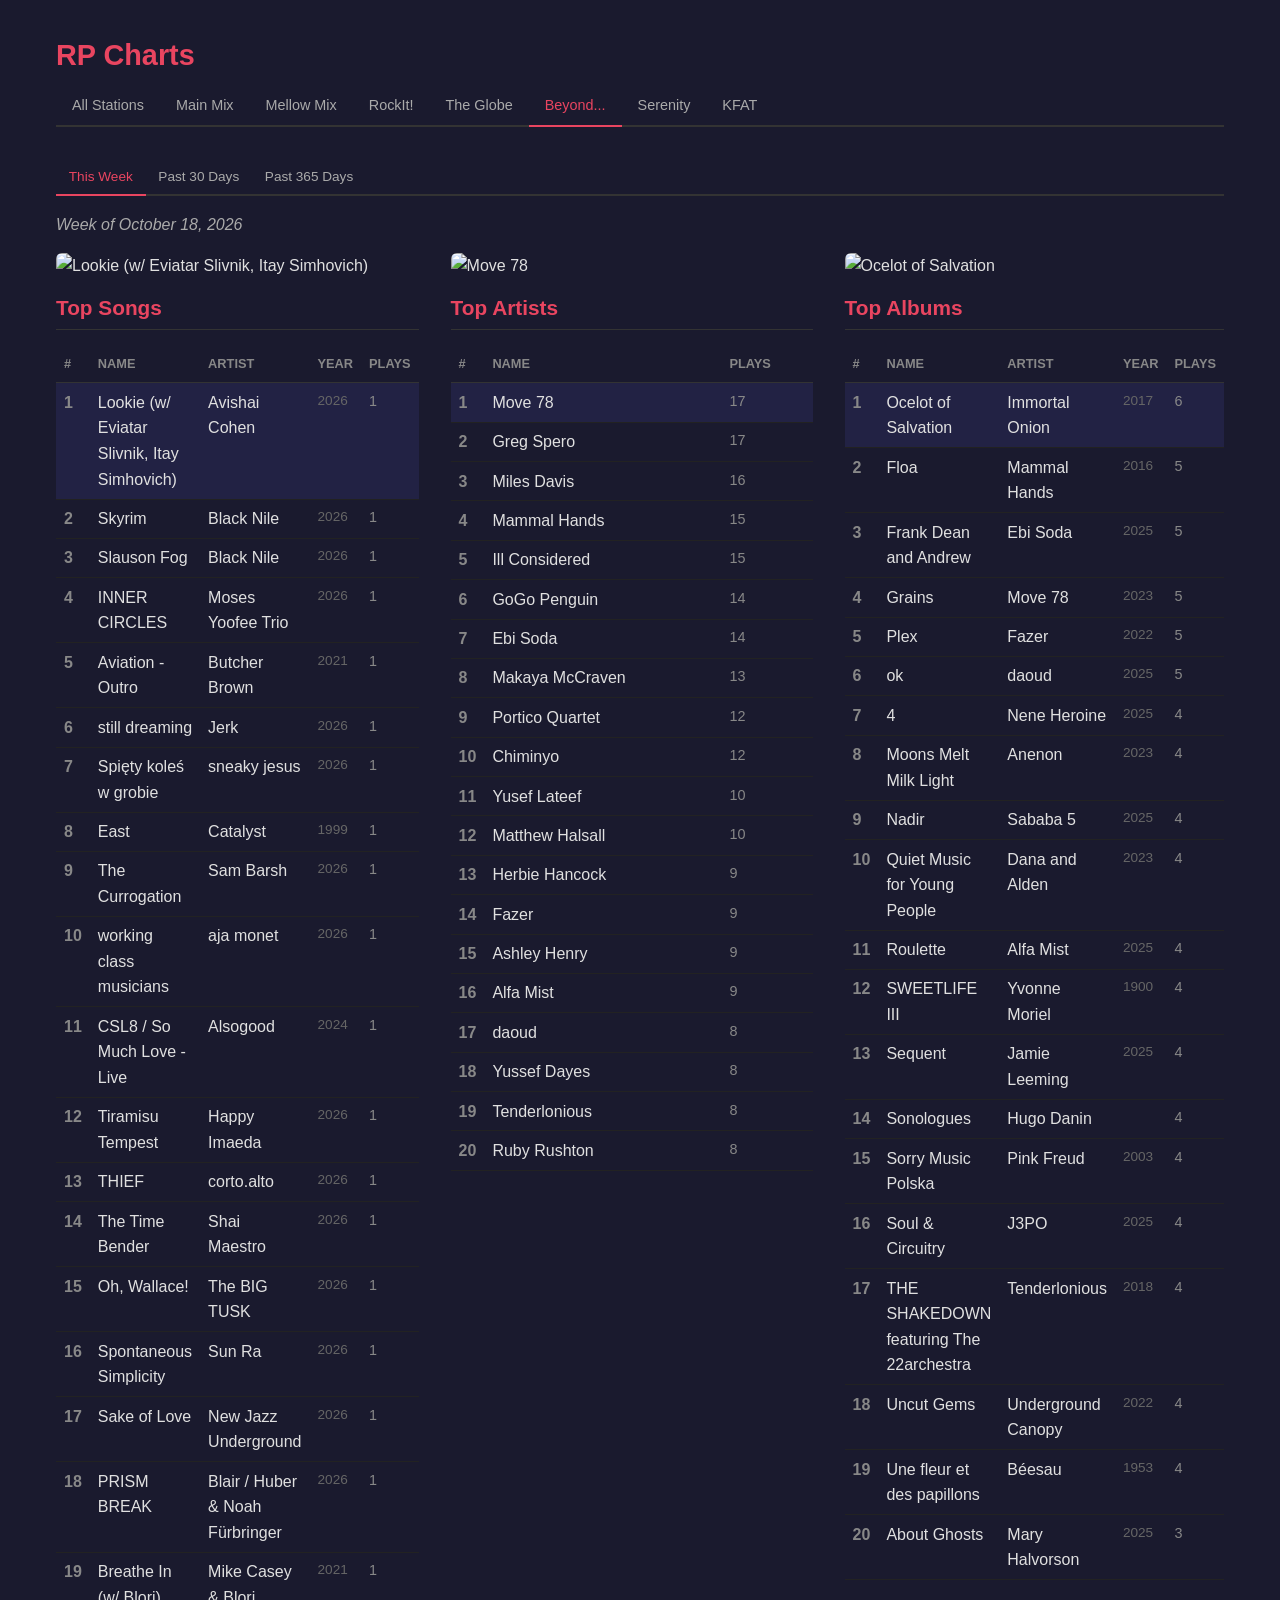
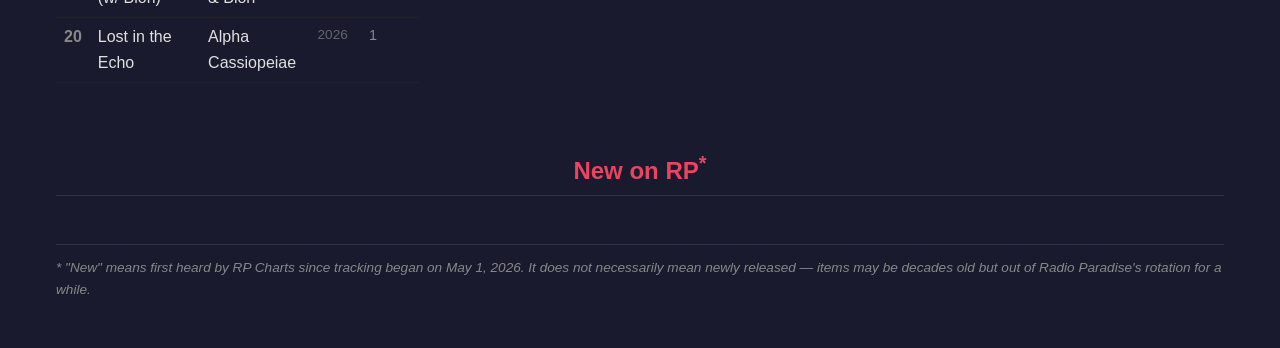
==== commit e3e3eb34: "Update charts" ====
--- a/beyond/index.html
+++ b/beyond/index.html
@@ -1,4 +1,4 @@
-<!doctype html><html lang=en><head><meta charset=utf-8><meta content="width=device-width,initial-scale=1" name=viewport><title>Beyond... — RP Charts</title><link href=https://pdfrg.github.io/rpcharts-site/style.css rel=stylesheet><body><div class=container><h1>RP Charts</h1><nav class=tabs><a href=https://pdfrg.github.io/rpcharts-site>All Stations</a><a href=https://pdfrg.github.io/rpcharts-site/main>Main Mix</a><a href=https://pdfrg.github.io/rpcharts-site/mellow>Mellow Mix</a><a href=https://pdfrg.github.io/rpcharts-site/rockit>RockIt!</a><a href=https://pdfrg.github.io/rpcharts-site/globe>The Globe</a><a class=active href=https://pdfrg.github.io/rpcharts-site/beyond>Beyond...</a><a href=https://pdfrg.github.io/rpcharts-site/serenity>Serenity</a><a href=https://pdfrg.github.io/rpcharts-site/kfat>KFAT</a></nav><nav class="tabs time-tabs"><a class=active data-range=weekly href=#>This Week</a><a data-range=monthly href=#>Past 30 Days</a><a data-range=yearly href=#>Past 365 Days</a></nav><div class=time-range id=weekly><p class=period>Week of October 11, 2026<div class=charts-grid><div class=chart-col><img alt=Baïne class=chart-header-cover src=https://img.radioparadise.com/covers/l/21312.jpg><h2>Top Songs</h2><table><thead><tr><th>#<th>Name<th>Artist<th>Year<th>Plays<tbody><tr class=rank-1><td>1<td><a href=https://radioparadise.com/music/song/49222>Baïne</a><td>mohs.<td class=year>2025<td class=play-count>2<tr><td>2<td><a href=https://radioparadise.com/music/song/62771>Running Away (w/ Steve Turre)</a><td>Monty Alexander<td class=year>1999<td class=play-count>1<tr><td>3<td><a href=https://radioparadise.com/music/song/62765>Yarn Spin</a><td>Triple Blind<td class=year>2026<td class=play-count>1<tr><td>4<td><a href=https://radioparadise.com/music/song/62759>Erta Ale</a><td>Danakil Safari<td class=year>2026<td class=play-count>1<tr><td>5<td><a href=https://radioparadise.com/music/song/62753>Community</a><td>Camilla Vaitaitis<td class=year>2026<td class=play-count>1<tr><td>6<td><a href=https://radioparadise.com/music/song/62728>We Gonna Make It</a><td>Omasta<td class=year>2025<td class=play-count>1<tr><td>7<td><a href=https://radioparadise.com/music/song/62721>Spasmodic Movements</a><td>Earth, Wind & Fire<td class=year>1974<td class=play-count>1<tr><td>8<td><a href=https://radioparadise.com/music/song/62719>Listen Here</a><td>Eddie Harris<td class=year>1993<td class=play-count>1<tr><td>9<td><a href=https://radioparadise.com/music/song/62631>Technicals Inside</a><td>Chiminyo<td class=year>2026<td class=play-count>1<tr><td>10<td><a href=https://radioparadise.com/music/song/62038>Is There Still Hope (w/ Gianluca Pellerito)</a><td>Mauricesax<td class=year>2026<td class=play-count>1<tr><td>11<td><a href=https://radioparadise.com/music/song/62030>Jazz'n'bass</a><td>True flavas band<td class=year>1900<td class=play-count>1<tr><td>12<td><a href=https://radioparadise.com/music/song/62014>Azimuth</a><td>Nubiyan Twist<td class=year>2026<td class=play-count>1<tr><td>13<td><a href=https://radioparadise.com/music/song/62012>Sister Annie</a><td>Chris Potter<td class=year>2026<td class=play-count>1<tr><td>14<td><a href=https://radioparadise.com/music/song/61734>California</a><td>The Olympians<td class=year>2026<td class=play-count>1<tr><td>15<td><a href=https://radioparadise.com/music/song/61715>Tabaluga</a><td>Kosmonauci<td class=year>2026<td class=play-count>1<tr><td>16<td><a href=https://radioparadise.com/music/song/61709>Bubble Tea (w/ Heem, Mauricesax)</a><td>Mauricesax<td class=year>2025<td class=play-count>1<tr><td>17<td><a href=https://radioparadise.com/music/song/61671>Night And Day</a><td>Bill Evans<td class=year>1959<td class=play-count>1<tr><td>18<td><a href=https://radioparadise.com/music/song/61490>Monk In Wonderland</a><td>Grachan Moncur III<td class=year>2008<td class=play-count>1<tr><td>19<td><a href=https://radioparadise.com/music/song/61466>Kickin' Your Ass - G. Bonson Remix</a><td>Ludivine Issamourg<td class=year>2026<td class=play-count>1<tr><td>20<td><a href=https://radioparadise.com/music/song/61306>Liberta (w/ Sokratis Votskos, The Giorgos Pappas Trio)</a><td>Greg Foat<td class=year>1900<td class=play-count>1</table></div><div class=chart-col><img alt="Portico Quartet" class=chart-header-cover src=https://img.radioparadise.com/covers/l/21308.jpg><h2>Top Artists</h2><table><thead><tr><th>#<th>Name<th>Plays<tbody><tr class=rank-1><td>1<td>Portico Quartet<td class=play-count>19<tr><td>2<td>Greg Spero<td class=play-count>17<tr><td>3<td>Miles Davis<td class=play-count>16<tr><td>4<td>GoGo Penguin<td class=play-count>16<tr><td>5<td>Ebi Soda<td class=play-count>15<tr><td>6<td>Makaya McCraven<td class=play-count>13<tr><td>7<td>Ill Considered<td class=play-count>13<tr><td>8<td>Alfa Mist<td class=play-count>13<tr><td>9<td>Yussef Dayes<td class=play-count>12<tr><td>10<td>Chiminyo<td class=play-count>12<tr><td>11<td>The Comet Is Coming<td class=play-count>11<tr><td>12<td>corto.alto<td class=play-count>10<tr><td>13<td>Sarathy Korwar<td class=play-count>10<tr><td>14<td>Matthew Halsall<td class=play-count>10<tr><td>15<td>Mammal Hands<td class=play-count>10<tr><td>16<td>daoud<td class=play-count>9<tr><td>17<td>Yoni Mayraz<td class=play-count>9<tr><td>18<td>Shabaka<td class=play-count>9<tr><td>19<td>Organic Pulse Ensemble<td class=play-count>9<tr><td>20<td>Move 78<td class=play-count>9</table></div><div class=chart-col><img alt="Day to Day" class=chart-header-cover src=https://img.radioparadise.com/covers/l/22988.jpg><h2>Top Albums</h2><table><thead><tr><th>#<th>Name<th>Artist<th>Year<th>Plays<tbody><tr class=rank-1><td>1<td><a href=https://radioparadise.com/music/album/22988>Day to Day</a><td>Sarathy Korwar<td class=year>2016<td class=play-count>6<tr><td>2<td><a href=https://radioparadise.com/music/album/22694>ok</a><td>daoud<td class=year>2025<td class=play-count>6<tr><td>3<td><a href=https://radioparadise.com/music/album/20791>Bad With Names</a><td>corto.alto<td class=year>2023<td class=play-count>5<tr><td>4<td><a href=https://radioparadise.com/music/album/20601>Honk If You're Sad</a><td>Ebi Soda<td class=year>2022<td class=play-count>5<tr><td>5<td><a href=https://radioparadise.com/music/album/24240>PROTEUS</a><td>Andrii Pokaz<td class=year>2025<td class=play-count>5<tr><td>6<td><a href=https://radioparadise.com/music/album/23753>Reflex</a><td>JSPHYNX<td class=year>2023<td class=play-count>5<tr><td>7<td><a href=https://radioparadise.com/music/album/20673>Ugh</a><td>Ebi Soda<td class=year>2020<td class=play-count>5<tr><td>8<td><a href=https://radioparadise.com/music/album/21685>30/108</a><td>corto.alto<td class=year>2024<td class=play-count>4<tr><td>9<td><a href=https://radioparadise.com/music/album/22377>Baïne</a><td>mohs.<td class=year>2025<td class=play-count>4<tr><td>10<td><a href=https://radioparadise.com/music/album/20618>Black Focus</a><td>Yussef Kamaal<td class=year>2016<td class=play-count>4<tr><td>11<td><a href=https://radioparadise.com/music/album/24239>Brintex Collective</a><td>Brintex Collective<td class=year>2022<td class=play-count>4<tr><td>12<td><a href=https://radioparadise.com/music/album/24267>Dogs Bark Babies Cry</a><td>Yoni Mayraz<td class=year>2025<td class=play-count>4<tr><td>13<td><a href=https://radioparadise.com/music/album/20661>Echo Echo</a><td>WAAN<td class=year>2023<td class=play-count>4<tr><td>14<td><a href=https://radioparadise.com/music/album/20779>MYT</a><td>Moses Yoofee Trio<td class=year>2025<td class=play-count>4<tr><td>15<td><a href=https://radioparadise.com/music/album/22738>NRG 4 (Live at Ronnie Scott's)</a><td>Chiminyo<td class=year>2025<td class=play-count>4<tr><td>16<td><a href=https://radioparadise.com/music/album/22693>Nadir</a><td>Sababa 5<td class=year>2025<td class=play-count>4<tr><td>17<td><a href=https://radioparadise.com/music/album/25313>Protect Your Light</a><td>Irreversible Entanglements<td class=year>2023<td class=play-count>4<tr><td>18<td><a href=https://radioparadise.com/music/album/24241>River of Light</a><td>Ancient Infinity Orchestra<td class=year>2023<td class=play-count>4<tr><td>19<td><a href=https://radioparadise.com/music/album/20808>Stretch Music</a><td>Christian Scott<td class=year>2015<td class=play-count>4<tr><td>20<td><a href=https://radioparadise.com/music/album/20760>The Epic</a><td>Kamasi Washington<td class=year>2015<td class=play-count>4</table></div></div><h2 class=section-heading>New on RP<sup>*</sup></h2><div class=charts-grid><div class=chart-col></div><div class=chart-col></div><div class=chart-col></div></div></div><div class=time-range id=monthly style=display:none><p class=period>Past 30 Days (since September 18, 2026)<div class=charts-grid><div class=chart-col><img alt=Baïne class=chart-header-cover src=https://img.radioparadise.com/covers/l/21312.jpg><h2>Top Songs</h2><table><thead><tr><th>#<th>Name<th>Artist<th>Year<th>Plays<tbody><tr class=rank-1><td>1<td><a href=https://radioparadise.com/music/song/49222>Baïne</a><td>mohs.<td class=year>2025<td class=play-count>6<tr><td>2<td><a href=https://radioparadise.com/music/song/50369>Tension</a><td>Mulatu Astatke<td class=year>2024<td class=play-count>5<tr><td>3<td><a href=https://radioparadise.com/music/song/60507>Smell Of Fire</a><td>Jiyu<td class=year>2026<td class=play-count>3<tr><td>4<td><a href=https://radioparadise.com/music/song/60500>Dåligt Väder</a><td>Ishaaq Aarkistra<td class=year>2026<td class=play-count>3<tr><td>5<td><a href=https://radioparadise.com/music/song/60493>The Dark Eyes Of Martha Hirsch</a><td>Tomasz Stanko Quintet<td class=year>2009<td class=play-count>3<tr><td>6<td><a href=https://radioparadise.com/music/song/60487>Kingdom Come</a><td>Braxton Cook<td class=year>2025<td class=play-count>3<tr><td>7<td><a href=https://radioparadise.com/music/song/60484>Chahar (w/ Johan Berthling, Andreas Werliin)</a><td>Oren Ambarchi<td class=year>2025<td class=play-count>3<tr><td>8<td><a href=https://radioparadise.com/music/song/60482>The Way It Used to Be (w/ Paul Abrahams, Chris Schilder, Vic Higgins)</a><td>Pacific Express<td class=year>2012<td class=play-count>3<tr><td>9<td><a href=https://radioparadise.com/music/song/60477>A Trance Delay</a><td>Joe Westerlund<td class=year>2025<td class=play-count>3<tr><td>10<td><a href=https://radioparadise.com/music/song/60471>Can Tangle</a><td>Joe Westerlund<td class=year>2025<td class=play-count>3<tr><td>11<td><a href=https://radioparadise.com/music/song/60460>Gnawa Sweet / Icy Roads (Stacked)</a><td>Joe Armon-Jones<td class=year>2019<td class=play-count>3<tr><td>12<td><a href=https://radioparadise.com/music/song/60458>Hysteria</a><td>Shalosh<td class=year>2026<td class=play-count>3<tr><td>13<td><a href=https://radioparadise.com/music/song/60457>What Is The State Of Our State (Part 2) (w/ The Repeat Beat Poet)</a><td>Scrimshire<td class=year>2023<td class=play-count>3<tr><td>14<td><a href=https://radioparadise.com/music/song/60454>Refuge</a><td>Scrimshire<td class=year>2023<td class=play-count>3<tr><td>15<td><a href=https://radioparadise.com/music/song/60450>Roundabout</a><td>Peter Somuah<td class=year>2026<td class=play-count>3<tr><td>16<td><a href=https://radioparadise.com/music/song/60449> Linéage (w/ David Binney)</a><td>Rémi Cormier<td class=year>2026<td class=play-count>3<tr><td>17<td><a href=https://radioparadise.com/music/song/60448>Mimo</a><td>Ben Wendel<td class=year>2026<td class=play-count>3<tr><td>18<td><a href=https://radioparadise.com/music/song/60447>Eero</a><td>COLECTIVA<td class=year>2025<td class=play-count>3<tr><td>19<td><a href=https://radioparadise.com/music/song/60444>Mars</a><td>Soulstatejazz<td class=year>2025<td class=play-count>3<tr><td>20<td><a href=https://radioparadise.com/music/song/60442>Iris Murdoch</a><td>Adam O'Farrill<td class=year>1900<td class=play-count>3</table></div><div class=chart-col><img alt="Greg Spero" class=chart-header-cover src=https://img.radioparadise.com/covers/l/25939.jpg><h2>Top Artists</h2><table><thead><tr><th>#<th>Name<th>Plays<tbody><tr class=rank-1><td>1<td>Greg Spero<td class=play-count>72<tr><td>2<td>Portico Quartet<td class=play-count>70<tr><td>3<td>Miles Davis<td class=play-count>69<tr><td>4<td>GoGo Penguin<td class=play-count>67<tr><td>5<td>Ill Considered<td class=play-count>56<tr><td>6<td>Makaya McCraven<td class=play-count>55<tr><td>7<td>Ebi Soda<td class=play-count>55<tr><td>8<td>Chiminyo<td class=play-count>51<tr><td>9<td>Move 78<td class=play-count>50<tr><td>10<td>Mammal Hands<td class=play-count>49<tr><td>11<td>Alfa Mist<td class=play-count>48<tr><td>12<td>Yussef Dayes<td class=play-count>44<tr><td>13<td>Matthew Halsall<td class=play-count>43<tr><td>14<td>Kamasi Washington<td class=play-count>42<tr><td>15<td>The Comet Is Coming<td class=play-count>41<tr><td>16<td>corto.alto<td class=play-count>40<tr><td>17<td>Fazer<td class=play-count>40<tr><td>18<td>Shabaka<td class=play-count>37<tr><td>19<td>Sarathy Korwar<td class=play-count>36<tr><td>20<td><td class=play-count>35</table></div><div class=chart-col><img alt class=chart-header-cover src=https://img.radioparadise.com/covers/l/.jpg><h2>Top Albums</h2><table><thead><tr><th>#<th>Name<th>Artist<th>Year<th>Plays<tbody><tr class=rank-1><td>1<td><td><td class=year><td class=play-count>35<tr><td>2<td><a href=https://radioparadise.com/music/album/22694>ok</a><td>daoud<td class=year>2025<td class=play-count>23<tr><td>3<td><a href=https://radioparadise.com/music/album/22988>Day to Day</a><td>Sarathy Korwar<td class=year>2016<td class=play-count>18<tr><td>4<td><a href=https://radioparadise.com/music/album/23753>Reflex</a><td>JSPHYNX<td class=year>2023<td class=play-count>18<tr><td>5<td><a href=https://radioparadise.com/music/album/22738>NRG 4 (Live at Ronnie Scott's)</a><td>Chiminyo<td class=year>2025<td class=play-count>17<tr><td>6<td><a href=https://radioparadise.com/music/album/24240>PROTEUS</a><td>Andrii Pokaz<td class=year>2025<td class=play-count>17<tr><td>7<td><a href=https://radioparadise.com/music/album/20673>Ugh</a><td>Ebi Soda<td class=year>2020<td class=play-count>17<tr><td>8<td><a href=https://radioparadise.com/music/album/20791>Bad With Names</a><td>corto.alto<td class=year>2023<td class=play-count>15<tr><td>9<td><a href=https://radioparadise.com/music/album/20745>Universal Beings</a><td>Makaya McCraven<td class=year>2018<td class=play-count>15<tr><td>10<td><a href=https://radioparadise.com/music/album/24267>Dogs Bark Babies Cry</a><td>Yoni Mayraz<td class=year>2025<td class=play-count>14<tr><td>11<td><a href=https://radioparadise.com/music/album/20661>Echo Echo</a><td>WAAN<td class=year>2023<td class=play-count>14<tr><td>12<td><a href=https://radioparadise.com/music/album/20601>Honk If You're Sad</a><td>Ebi Soda<td class=year>2022<td class=play-count>14<tr><td>13<td><a href=https://radioparadise.com/music/album/23414>Moons Melt Milk Light</a><td>Anenon<td class=year>2023<td class=play-count>14<tr><td>14<td><a href=https://radioparadise.com/music/album/20760>The Epic</a><td>Kamasi Washington<td class=year>2015<td class=play-count>14<tr><td>15<td><a href=https://radioparadise.com/music/album/20937>cloud high in dreams, but heavy in the air</a><td>Athletic Progression<td class=year>2021<td class=play-count>14<tr><td>16<td><a href=https://radioparadise.com/music/album/22377>Baïne</a><td>mohs.<td class=year>2025<td class=play-count>13<tr><td>17<td><a href=https://radioparadise.com/music/album/24368>Distants</a><td>Koplant No<td class=year>2006<td class=play-count>13<tr><td>18<td><a href=https://radioparadise.com/music/album/21314>Isla</a><td>Portico Quartet<td class=year>2009<td class=play-count>13<tr><td>19<td><a href=https://radioparadise.com/music/album/20879>La Saboteuse</a><td>Yazz Ahmed<td class=year>2017<td class=play-count>13<tr><td>20<td><a href=https://radioparadise.com/music/album/21304>Memory Streams</a><td>Portico Quartet<td class=year>2019<td class=play-count>13</table></div></div><h2 class=section-heading>New on RP<sup>*</sup></h2><div class=charts-grid><div class=chart-col></div><div class=chart-col></div><div class=chart-col></div></div></div><div class=time-range id=yearly style=display:none><p class=period>Past 365 Days (since October 18, 2025)<div class=charts-grid><div class=chart-col><img alt=Tension class=chart-header-cover src=https://img.radioparadise.com/covers/l/21819.jpg><h2>Top Songs</h2><table><thead><tr><th>#<th>Name<th>Artist<th>Year<th>Plays<tbody><tr class=rank-1><td>1<td><a href=https://radioparadise.com/music/song/50369>Tension</a><td>Mulatu Astatke<td class=year>2024<td class=play-count>30<tr><td>2<td><a href=https://radioparadise.com/music/song/49222>Baïne</a><td>mohs.<td class=year>2025<td class=play-count>30<tr><td>3<td><a href=https://radioparadise.com/music/song/59870>Tujunga</a><td>Ikebe Shakedown<td class=year>2011<td class=play-count>16<tr><td>4<td><a href=https://radioparadise.com/music/song/55738>Queen Geri</a><td>Paul Cornish<td class=year>2025<td class=play-count>16<tr><td>5<td><a href=https://radioparadise.com/music/song/55725>BACK THAT AZZ UP</a><td>Kassa Overall<td class=year>2025<td class=play-count>16<tr><td>6<td><a href=https://radioparadise.com/music/song/55722>Glitch In The Heavens</a><td>Aki Rissanen<td class=year>2025<td class=play-count>16<tr><td>7<td><a href=https://radioparadise.com/music/song/55709>Cake Lady</a><td>Polyrhythmics<td class=year>2025<td class=play-count>16<tr><td>8<td><a href=https://radioparadise.com/music/song/55707>Orbit</a><td>Svaneborg Kardyb<td class=year>2022<td class=play-count>16<tr><td>9<td><a href=https://radioparadise.com/music/song/55692>Never Odd or Even</a><td>Kessoncoda<td class=year>2023<td class=play-count>16<tr><td>10<td><a href=https://radioparadise.com/music/song/55690>Penrose</a><td>Kessoncoda<td class=year>2023<td class=play-count>16<tr><td>11<td><a href=https://radioparadise.com/music/song/55679>My Heart Will Not Forget You (w/ Yazz Ahmed)</a><td>Women In Jazz<td class=year>2025<td class=play-count>16<tr><td>12<td><a href=https://radioparadise.com/music/song/55678>Form Before Meaning (w/ Miguel Atwood-Ferguson, Ben Williams)</a><td>Greg Spero<td class=year>2025<td class=play-count>16<tr><td>13<td><a href=https://radioparadise.com/music/song/55553>Nina Hanta, the way of peace</a><td>Charles Lloyd<td class=year>2025<td class=play-count>16<tr><td>14<td><a href=https://radioparadise.com/music/song/55537>No Turning Back</a><td>Chip Wickham<td class=year>2025<td class=play-count>16<tr><td>15<td><a href=https://radioparadise.com/music/song/55528>Sauge D'une Nuit D'ete</a><td>Mowgli<td class=year>2023<td class=play-count>16<tr><td>16<td><a href=https://radioparadise.com/music/song/55514>Bebe</a><td>Brekky Boy<td class=year>2018<td class=play-count>16<tr><td>17<td><a href=https://radioparadise.com/music/song/55497>The Waiting</a><td>Alvaro del Valle<td class=year>2025<td class=play-count>16<tr><td>18<td><a href=https://radioparadise.com/music/song/55496>Bedford (w/ Ghost Funk Orchestra)</a><td>Zitronen<td class=year>2025<td class=play-count>16<tr><td>19<td><a href=https://radioparadise.com/music/song/55494>Prophecy</a><td>Ayana<td class=year>2018<td class=play-count>16<tr><td>20<td><a href=https://radioparadise.com/music/song/55488>Eclosion</a><td>Andrii Pokaz<td class=year>2025<td class=play-count>16</table></div><div class=chart-col><img alt="Greg Spero" class=chart-header-cover src=https://img.radioparadise.com/covers/l/24437.jpg><h2>Top Artists</h2><table><thead><tr><th>#<th>Name<th>Plays<tbody><tr class=rank-1><td>1<td>Greg Spero<td class=play-count>407<tr><td>2<td>Miles Davis<td class=play-count>392<tr><td>3<td>Portico Quartet<td class=play-count>385<tr><td>4<td>GoGo Penguin<td class=play-count>368<tr><td>5<td>Ill Considered<td class=play-count>316<tr><td>6<td>Makaya McCraven<td class=play-count>303<tr><td>7<td>Ebi Soda<td class=play-count>298<tr><td>8<td>Move 78<td class=play-count>295<tr><td>9<td>Mammal Hands<td class=play-count>289<tr><td>10<td>Chiminyo<td class=play-count>282<tr><td>11<td><td class=play-count>268<tr><td>12<td>Alfa Mist<td class=play-count>265<tr><td>13<td>Matthew Halsall<td class=play-count>241<tr><td>14<td>Kamasi Washington<td class=play-count>238<tr><td>15<td>Yussef Dayes<td class=play-count>235<tr><td>16<td>Fazer<td class=play-count>231<tr><td>17<td>The Comet Is Coming<td class=play-count>229<tr><td>18<td>corto.alto<td class=play-count>226<tr><td>19<td>Shabaka<td class=play-count>211<tr><td>20<td>KAU<td class=play-count>188</table></div><div class=chart-col><img alt class=chart-header-cover src=https://img.radioparadise.com/covers/l/.jpg><h2>Top Albums</h2><table><thead><tr><th>#<th>Name<th>Artist<th>Year<th>Plays<tbody><tr class=rank-1><td>1<td><td><td class=year><td class=play-count>268<tr><td>2<td><a href=https://radioparadise.com/music/album/22694>ok</a><td>daoud<td class=year>2025<td class=play-count>127<tr><td>3<td><a href=https://radioparadise.com/music/album/23753>Reflex</a><td>JSPHYNX<td class=year>2023<td class=play-count>97<tr><td>4<td><a href=https://radioparadise.com/music/album/22738>NRG 4 (Live at Ronnie Scott's)</a><td>Chiminyo<td class=year>2025<td class=play-count>94<tr><td>5<td><a href=https://radioparadise.com/music/album/22988>Day to Day</a><td>Sarathy Korwar<td class=year>2016<td class=play-count>91<tr><td>6<td><a href=https://radioparadise.com/music/album/20673>Ugh</a><td>Ebi Soda<td class=year>2020<td class=play-count>90<tr><td>7<td><a href=https://radioparadise.com/music/album/24240>PROTEUS</a><td>Andrii Pokaz<td class=year>2025<td class=play-count>86<tr><td>8<td><a href=https://radioparadise.com/music/album/23414>Moons Melt Milk Light</a><td>Anenon<td class=year>2023<td class=play-count>83<tr><td>9<td><a href=https://radioparadise.com/music/album/20745>Universal Beings</a><td>Makaya McCraven<td class=year>2018<td class=play-count>83<tr><td>10<td><a href=https://radioparadise.com/music/album/22899>Roulette</a><td>Alfa Mist<td class=year>2025<td class=play-count>81<tr><td>11<td><a href=https://radioparadise.com/music/album/24531>Sorry Music Polska</a><td>Pink Freud<td class=year>2003<td class=play-count>81<tr><td>12<td><a href=https://radioparadise.com/music/album/20661>Echo Echo</a><td>WAAN<td class=year>2023<td class=play-count>76<tr><td>13<td><a href=https://radioparadise.com/music/album/20791>Bad With Names</a><td>corto.alto<td class=year>2023<td class=play-count>75<tr><td>14<td><a href=https://radioparadise.com/music/album/24267>Dogs Bark Babies Cry</a><td>Yoni Mayraz<td class=year>2025<td class=play-count>75<tr><td>15<td><a href=https://radioparadise.com/music/album/21314>Isla</a><td>Portico Quartet<td class=year>2009<td class=play-count>75<tr><td>16<td><a href=https://radioparadise.com/music/album/20760>The Epic</a><td>Kamasi Washington<td class=year>2015<td class=play-count>75<tr><td>17<td><a href=https://radioparadise.com/music/album/20937>cloud high in dreams, but heavy in the air</a><td>Athletic Progression<td class=year>2021<td class=play-count>75<tr><td>18<td><a href=https://radioparadise.com/music/album/21304>Memory Streams</a><td>Portico Quartet<td class=year>2019<td class=play-count>74<tr><td>19<td><a href=https://radioparadise.com/music/album/24521>Floa</a><td>Mammal Hands<td class=year>2016<td class=play-count>73<tr><td>20<td><a href=https://radioparadise.com/music/album/22383>Frank Dean and Andrew</a><td>Ebi Soda<td class=year>2025<td class=play-count>73</table></div></div><h2 class=section-heading>New on RP<sup>*</sup></h2><div class=charts-grid><div class=chart-col><img alt=Tension class=chart-header-cover src=https://img.radioparadise.com/covers/l/21819.jpg><h2>New Songs</h2><table><thead><tr><th>#<th>Name<th>Artist<th>Year<th>Plays<tbody><tr class=rank-1><td>1<td><a href=https://radioparadise.com/music/song/50369>Tension</a><td>Mulatu Astatke<td class=year>2024<td class=play-count>30<tr><td>2<td><a href=https://radioparadise.com/music/song/49222>Baïne</a><td>mohs.<td class=year>2025<td class=play-count>30<tr><td>3<td><a href=https://radioparadise.com/music/song/59870>Tujunga</a><td>Ikebe Shakedown<td class=year>2011<td class=play-count>16<tr><td>4<td><a href=https://radioparadise.com/music/song/55738>Queen Geri</a><td>Paul Cornish<td class=year>2025<td class=play-count>16<tr><td>5<td><a href=https://radioparadise.com/music/song/55725>BACK THAT AZZ UP</a><td>Kassa Overall<td class=year>2025<td class=play-count>16<tr><td>6<td><a href=https://radioparadise.com/music/song/55722>Glitch In The Heavens</a><td>Aki Rissanen<td class=year>2025<td class=play-count>16<tr><td>7<td><a href=https://radioparadise.com/music/song/55709>Cake Lady</a><td>Polyrhythmics<td class=year>2025<td class=play-count>16<tr><td>8<td><a href=https://radioparadise.com/music/song/55707>Orbit</a><td>Svaneborg Kardyb<td class=year>2022<td class=play-count>16<tr><td>9<td><a href=https://radioparadise.com/music/song/55692>Never Odd or Even</a><td>Kessoncoda<td class=year>2023<td class=play-count>16<tr><td>10<td><a href=https://radioparadise.com/music/song/55690>Penrose</a><td>Kessoncoda<td class=year>2023<td class=play-count>16<tr><td>11<td><a href=https://radioparadise.com/music/song/55679>My Heart Will Not Forget You (w/ Yazz Ahmed)</a><td>Women In Jazz<td class=year>2025<td class=play-count>16<tr><td>12<td><a href=https://radioparadise.com/music/song/55678>Form Before Meaning (w/ Miguel Atwood-Ferguson, Ben Williams)</a><td>Greg Spero<td class=year>2025<td class=play-count>16<tr><td>13<td><a href=https://radioparadise.com/music/song/55553>Nina Hanta, the way of peace</a><td>Charles Lloyd<td class=year>2025<td class=play-count>16<tr><td>14<td><a href=https://radioparadise.com/music/song/55537>No Turning Back</a><td>Chip Wickham<td class=year>2025<td class=play-count>16<tr><td>15<td><a href=https://radioparadise.com/music/song/55528>Sauge D'une Nuit D'ete</a><td>Mowgli<td class=year>2023<td class=play-count>16<tr><td>16<td><a href=https://radioparadise.com/music/song/55514>Bebe</a><td>Brekky Boy<td class=year>2018<td class=play-count>16<tr><td>17<td><a href=https://radioparadise.com/music/song/55497>The Waiting</a><td>Alvaro del Valle<td class=year>2025<td class=play-count>16<tr><td>18<td><a href=https://radioparadise.com/music/song/55496>Bedford (w/ Ghost Funk Orchestra)</a><td>Zitronen<td class=year>2025<td class=play-count>16<tr><td>19<td><a href=https://radioparadise.com/music/song/55494>Prophecy</a><td>Ayana<td class=year>2018<td class=play-count>16<tr><td>20<td><a href=https://radioparadise.com/music/song/55488>Eclosion</a><td>Andrii Pokaz<td class=year>2025<td class=play-count>16</table></div><div class=chart-col><img alt="Greg Spero" class=chart-header-cover src=https://img.radioparadise.com/covers/l/24437.jpg><h2>New Artists</h2><table><thead><tr><th>#<th>Name<th>Plays<tbody><tr class=rank-1><td>1<td>Greg Spero<td class=play-count>407<tr><td>2<td>Miles Davis<td class=play-count>392<tr><td>3<td>Portico Quartet<td class=play-count>385<tr><td>4<td>GoGo Penguin<td class=play-count>368<tr><td>5<td>Ill Considered<td class=play-count>316<tr><td>6<td>Makaya McCraven<td class=play-count>303<tr><td>7<td>Ebi Soda<td class=play-count>298<tr><td>8<td>Move 78<td class=play-count>295<tr><td>9<td>Mammal Hands<td class=play-count>289<tr><td>10<td>Chiminyo<td class=play-count>282<tr><td>11<td><td class=play-count>268<tr><td>12<td>Alfa Mist<td class=play-count>265<tr><td>13<td>Matthew Halsall<td class=play-count>241<tr><td>14<td>Kamasi Washington<td class=play-count>238<tr><td>15<td>Yussef Dayes<td class=play-count>235<tr><td>16<td>Fazer<td class=play-count>231<tr><td>17<td>The Comet Is Coming<td class=play-count>229<tr><td>18<td>corto.alto<td class=play-count>226<tr><td>19<td>Shabaka<td class=play-count>211<tr><td>20<td>KAU<td class=play-count>188</table></div><div class=chart-col><img alt class=chart-header-cover src=https://img.radioparadise.com/covers/l/.jpg><h2>New Albums</h2><table><thead><tr><th>#<th>Name<th>Artist<th>Year<th>Plays<tbody><tr class=rank-1><td>1<td><td><td class=year><td class=play-count>268<tr><td>2<td><a href=https://radioparadise.com/music/album/22694>ok</a><td>daoud<td class=year>2025<td class=play-count>127<tr><td>3<td><a href=https://radioparadise.com/music/album/23753>Reflex</a><td>JSPHYNX<td class=year>2023<td class=play-count>97<tr><td>4<td><a href=https://radioparadise.com/music/album/22738>NRG 4 (Live at Ronnie Scott's)</a><td>Chiminyo<td class=year>2025<td class=play-count>94<tr><td>5<td><a href=https://radioparadise.com/music/album/22988>Day to Day</a><td>Sarathy Korwar<td class=year>2016<td class=play-count>91<tr><td>6<td><a href=https://radioparadise.com/music/album/20673>Ugh</a><td>Ebi Soda<td class=year>2020<td class=play-count>90<tr><td>7<td><a href=https://radioparadise.com/music/album/24240>PROTEUS</a><td>Andrii Pokaz<td class=year>2025<td class=play-count>86<tr><td>8<td><a href=https://radioparadise.com/music/album/23414>Moons Melt Milk Light</a><td>Anenon<td class=year>2023<td class=play-count>83<tr><td>9<td><a href=https://radioparadise.com/music/album/20745>Universal Beings</a><td>Makaya McCraven<td class=year>2018<td class=play-count>83<tr><td>10<td><a href=https://radioparadise.com/music/album/22899>Roulette</a><td>Alfa Mist<td class=year>2025<td class=play-count>81<tr><td>11<td><a href=https://radioparadise.com/music/album/24531>Sorry Music Polska</a><td>Pink Freud<td class=year>2003<td class=play-count>81<tr><td>12<td><a href=https://radioparadise.com/music/album/20661>Echo Echo</a><td>WAAN<td class=year>2023<td class=play-count>76<tr><td>13<td><a href=https://radioparadise.com/music/album/20791>Bad With Names</a><td>corto.alto<td class=year>2023<td class=play-count>75<tr><td>14<td><a href=https://radioparadise.com/music/album/24267>Dogs Bark Babies Cry</a><td>Yoni Mayraz<td class=year>2025<td class=play-count>75<tr><td>15<td><a href=https://radioparadise.com/music/album/21314>Isla</a><td>Portico Quartet<td class=year>2009<td class=play-count>75<tr><td>16<td><a href=https://radioparadise.com/music/album/20760>The Epic</a><td>Kamasi Washington<td class=year>2015<td class=play-count>75<tr><td>17<td><a href=https://radioparadise.com/music/album/20937>cloud high in dreams, but heavy in the air</a><td>Athletic Progression<td class=year>2021<td class=play-count>75<tr><td>18<td><a href=https://radioparadise.com/music/album/21304>Memory Streams</a><td>Portico Quartet<td class=year>2019<td class=play-count>74<tr><td>19<td><a href=https://radioparadise.com/music/album/24521>Floa</a><td>Mammal Hands<td class=year>2016<td class=play-count>73<tr><td>20<td><a href=https://radioparadise.com/music/album/22383>Frank Dean and Andrew</a><td>Ebi Soda<td class=year>2025<td class=play-count>73</table></div></div></div><p class=footnote>* "New" means first heard by RP Charts since tracking began on May 1, 2026. It does not necessarily mean newly released — items may be decades old but out of Radio Paradise's rotation for a while.</div><script>document.querySelectorAll('.time-tabs a').forEach(function(tab) {
+<!doctype html><html lang=en><head><meta charset=utf-8><meta content="width=device-width,initial-scale=1" name=viewport><title>Beyond... — RP Charts</title><link href=https://pdfrg.github.io/rpcharts-site/style.css rel=stylesheet><body><div class=container><h1>RP Charts</h1><nav class=tabs><a href=https://pdfrg.github.io/rpcharts-site>All Stations</a><a href=https://pdfrg.github.io/rpcharts-site/main>Main Mix</a><a href=https://pdfrg.github.io/rpcharts-site/mellow>Mellow Mix</a><a href=https://pdfrg.github.io/rpcharts-site/rockit>RockIt!</a><a href=https://pdfrg.github.io/rpcharts-site/globe>The Globe</a><a class=active href=https://pdfrg.github.io/rpcharts-site/beyond>Beyond...</a><a href=https://pdfrg.github.io/rpcharts-site/serenity>Serenity</a><a href=https://pdfrg.github.io/rpcharts-site/kfat>KFAT</a></nav><nav class="tabs time-tabs"><a class=active data-range=weekly href=#>This Week</a><a data-range=monthly href=#>Past 30 Days</a><a data-range=yearly href=#>Past 365 Days</a></nav><div class=time-range id=weekly><p class=period>Week of October 18, 2026<div class=charts-grid><div class=chart-col><img alt="Lookie (w/ Eviatar Slivnik, Itay Simhovich)" class=chart-header-cover src=https://img.radioparadise.com/covers/l/29827.jpg><h2>Top Songs</h2><table><thead><tr><th>#<th>Name<th>Artist<th>Year<th>Plays<tbody><tr class=rank-1><td>1<td><a href=https://radioparadise.com/music/song/66020>Lookie (w/ Eviatar Slivnik, Itay Simhovich)</a><td>Avishai Cohen<td class=year>2026<td class=play-count>1<tr><td>2<td><a href=https://radioparadise.com/music/song/66018>Skyrim</a><td>Black Nile<td class=year>2026<td class=play-count>1<tr><td>3<td><a href=https://radioparadise.com/music/song/66017>Slauson Fog</a><td>Black Nile<td class=year>2026<td class=play-count>1<tr><td>4<td><a href=https://radioparadise.com/music/song/66014>INNER CIRCLES</a><td>Moses Yoofee Trio<td class=year>2026<td class=play-count>1<tr><td>5<td><a href=https://radioparadise.com/music/song/66010>Aviation - Outro</a><td>Butcher Brown<td class=year>2021<td class=play-count>1<tr><td>6<td><a href=https://radioparadise.com/music/song/66007>still dreaming</a><td>Jerk<td class=year>2026<td class=play-count>1<tr><td>7<td><a href=https://radioparadise.com/music/song/66002>Spięty koleś w grobie</a><td>sneaky jesus<td class=year>2026<td class=play-count>1<tr><td>8<td><a href=https://radioparadise.com/music/song/65995>East</a><td>Catalyst<td class=year>1999<td class=play-count>1<tr><td>9<td><a href=https://radioparadise.com/music/song/65992>The Currogation</a><td>Sam Barsh<td class=year>2026<td class=play-count>1<tr><td>10<td><a href=https://radioparadise.com/music/song/65982>working class musicians</a><td>aja monet<td class=year>2026<td class=play-count>1<tr><td>11<td><a href=https://radioparadise.com/music/song/65980>CSL8 / So Much Love - Live</a><td>Alsogood<td class=year>2024<td class=play-count>1<tr><td>12<td><a href=https://radioparadise.com/music/song/65979>Tiramisu Tempest</a><td>Happy Imaeda<td class=year>2026<td class=play-count>1<tr><td>13<td><a href=https://radioparadise.com/music/song/65973>THIEF</a><td>corto.alto<td class=year>2026<td class=play-count>1<tr><td>14<td><a href=https://radioparadise.com/music/song/65970>The Time Bender</a><td>Shai Maestro<td class=year>2026<td class=play-count>1<tr><td>15<td><a href=https://radioparadise.com/music/song/65968>Oh, Wallace!</a><td>The BIG TUSK<td class=year>2026<td class=play-count>1<tr><td>16<td><a href=https://radioparadise.com/music/song/65963>Spontaneous Simplicity</a><td>Sun Ra<td class=year>2026<td class=play-count>1<tr><td>17<td><a href=https://radioparadise.com/music/song/65959>Sake of Love</a><td>New Jazz Underground<td class=year>2026<td class=play-count>1<tr><td>18<td><a href=https://radioparadise.com/music/song/65947>PRISM BREAK</a><td>Blair / Huber & Noah Fürbringer<td class=year>2026<td class=play-count>1<tr><td>19<td><a href=https://radioparadise.com/music/song/65946>Breathe In (w/ Blori)</a><td>Mike Casey & Blori<td class=year>2021<td class=play-count>1<tr><td>20<td><a href=https://radioparadise.com/music/song/65945>Lost in the Echo</a><td>Alpha Cassiopeiae<td class=year>2026<td class=play-count>1</table></div><div class=chart-col><img alt="Move 78" class=chart-header-cover src=https://img.radioparadise.com/covers/l/25112.jpg><h2>Top Artists</h2><table><thead><tr><th>#<th>Name<th>Plays<tbody><tr class=rank-1><td>1<td>Move 78<td class=play-count>17<tr><td>2<td>Greg Spero<td class=play-count>17<tr><td>3<td>Miles Davis<td class=play-count>16<tr><td>4<td>Mammal Hands<td class=play-count>15<tr><td>5<td>Ill Considered<td class=play-count>15<tr><td>6<td>GoGo Penguin<td class=play-count>14<tr><td>7<td>Ebi Soda<td class=play-count>14<tr><td>8<td>Makaya McCraven<td class=play-count>13<tr><td>9<td>Portico Quartet<td class=play-count>12<tr><td>10<td>Chiminyo<td class=play-count>12<tr><td>11<td>Yusef Lateef<td class=play-count>10<tr><td>12<td>Matthew Halsall<td class=play-count>10<tr><td>13<td>Herbie Hancock<td class=play-count>9<tr><td>14<td>Fazer<td class=play-count>9<tr><td>15<td>Ashley Henry<td class=play-count>9<tr><td>16<td>Alfa Mist<td class=play-count>9<tr><td>17<td>daoud<td class=play-count>8<tr><td>18<td>Yussef Dayes<td class=play-count>8<tr><td>19<td>Tenderlonious<td class=play-count>8<tr><td>20<td>Ruby Rushton<td class=play-count>8</table></div><div class=chart-col><img alt="Ocelot of Salvation" class=chart-header-cover src=https://img.radioparadise.com/covers/l/24545.jpg><h2>Top Albums</h2><table><thead><tr><th>#<th>Name<th>Artist<th>Year<th>Plays<tbody><tr class=rank-1><td>1<td><a href=https://radioparadise.com/music/album/24545>Ocelot of Salvation</a><td>Immortal Onion<td class=year>2017<td class=play-count>6<tr><td>2<td><a href=https://radioparadise.com/music/album/24521>Floa</a><td>Mammal Hands<td class=year>2016<td class=play-count>5<tr><td>3<td><a href=https://radioparadise.com/music/album/22383>Frank Dean and Andrew</a><td>Ebi Soda<td class=year>2025<td class=play-count>5<tr><td>4<td><a href=https://radioparadise.com/music/album/21517>Grains</a><td>Move 78<td class=year>2023<td class=play-count>5<tr><td>5<td><a href=https://radioparadise.com/music/album/20391>Plex</a><td>Fazer<td class=year>2022<td class=play-count>5<tr><td>6<td><a href=https://radioparadise.com/music/album/22694>ok</a><td>daoud<td class=year>2025<td class=play-count>5<tr><td>7<td><a href=https://radioparadise.com/music/album/24530>4</a><td>Nene Heroine<td class=year>2025<td class=play-count>4<tr><td>8<td><a href=https://radioparadise.com/music/album/23414>Moons Melt Milk Light</a><td>Anenon<td class=year>2023<td class=play-count>4<tr><td>9<td><a href=https://radioparadise.com/music/album/22693>Nadir</a><td>Sababa 5<td class=year>2025<td class=play-count>4<tr><td>10<td><a href=https://radioparadise.com/music/album/20350>Quiet Music for Young People</a><td>Dana and Alden<td class=year>2023<td class=play-count>4<tr><td>11<td><a href=https://radioparadise.com/music/album/22899>Roulette</a><td>Alfa Mist<td class=year>2025<td class=play-count>4<tr><td>12<td><a href=https://radioparadise.com/music/album/26285>SWEETLIFE III</a><td>Yvonne Moriel<td class=year>1900<td class=play-count>4<tr><td>13<td><a href=https://radioparadise.com/music/album/24460>Sequent</a><td>Jamie Leeming<td class=year>2025<td class=play-count>4<tr><td>14<td><a href=https://radioparadise.com/music/album/24859>Sonologues</a><td>Hugo Danin<td class=year><td class=play-count>4<tr><td>15<td><a href=https://radioparadise.com/music/album/24531>Sorry Music Polska</a><td>Pink Freud<td class=year>2003<td class=play-count>4<tr><td>16<td><a href=https://radioparadise.com/music/album/22719>Soul & Circuitry</a><td>J3PO<td class=year>2025<td class=play-count>4<tr><td>17<td><a href=https://radioparadise.com/music/album/21403>THE SHAKEDOWN featuring The 22archestra</a><td>Tenderlonious<td class=year>2018<td class=play-count>4<tr><td>18<td><a href=https://radioparadise.com/music/album/20659>Uncut Gems</a><td>Underground Canopy<td class=year>2022<td class=play-count>4<tr><td>19<td><a href=https://radioparadise.com/music/album/25251>Une fleur et des papillons</a><td>Béesau<td class=year>1953<td class=play-count>4<tr><td>20<td><a href=https://radioparadise.com/music/album/24515>About Ghosts</a><td>Mary Halvorson<td class=year>2025<td class=play-count>3</table></div></div><h2 class=section-heading>New on RP<sup>*</sup></h2><div class=charts-grid><div class=chart-col></div><div class=chart-col></div><div class=chart-col></div></div></div><div class=time-range id=monthly style=display:none><p class=period>Past 30 Days (since September 25, 2026)<div class=charts-grid><div class=chart-col><img alt=Tension class=chart-header-cover src=https://img.radioparadise.com/covers/l/21819.jpg><h2>Top Songs</h2><table><thead><tr><th>#<th>Name<th>Artist<th>Year<th>Plays<tbody><tr class=rank-1><td>1<td><a href=https://radioparadise.com/music/song/50369>Tension</a><td>Mulatu Astatke<td class=year>2024<td class=play-count>5<tr><td>2<td><a href=https://radioparadise.com/music/song/49222>Baïne</a><td>mohs.<td class=year>2025<td class=play-count>5<tr><td>3<td><a href=https://radioparadise.com/music/song/60317>The Gift (Flute Version)</a><td>Keenyn Omari<td class=year>1900<td class=play-count>3<tr><td>4<td><a href=https://radioparadise.com/music/song/60314>Modus Operandi</a><td>Knats<td class=year>2021<td class=play-count>3<tr><td>5<td><a href=https://radioparadise.com/music/song/60312>Warmed Up (w/ Gnork)</a><td>Jazzbois<td class=year>1900<td class=play-count>3<tr><td>6<td><a href=https://radioparadise.com/music/song/60304>H.E.L.P (Happy Elephants Love Pistachio)</a><td>Gaudi<td class=year>2025<td class=play-count>3<tr><td>7<td><a href=https://radioparadise.com/music/song/60301>Professor Strangeweather</a><td>Aaron Parks<td class=year>2018<td class=play-count>3<tr><td>8<td><a href=https://radioparadise.com/music/song/60300>Small Planet</a><td>Aaron Parks<td class=year>2018<td class=play-count>3<tr><td>9<td><a href=https://radioparadise.com/music/song/60299>Dolce Vita</a><td>Louis Matute<td class=year>2026<td class=play-count>3<tr><td>10<td><a href=https://radioparadise.com/music/song/60294>Years Passing - For Akram</a><td>Tigran Hamasyan<td class=year>2025<td class=play-count>3<tr><td>11<td><a href=https://radioparadise.com/music/song/60293>Lesanu</a><td>Kamasi Washington<td class=year>2024<td class=play-count>3<tr><td>12<td><a href=https://radioparadise.com/music/song/60289>Re Run Home</a><td>Kamasi Washington<td class=year>2015<td class=play-count>3<tr><td>13<td><a href=https://radioparadise.com/music/song/60286>Marea</a><td>Robohands<td class=year>2026<td class=play-count>3<tr><td>14<td><a href=https://radioparadise.com/music/song/60283>Sad Nile </a><td>Hailu Mergia<td class=year>2015<td class=play-count>3<tr><td>15<td><a href=https://radioparadise.com/music/song/60279>Recorda Me</a><td>Joe Henderson<td class=year>1963<td class=play-count>3<tr><td>16<td><a href=https://radioparadise.com/music/song/60278>If I Were A Bell</a><td>Miles Davis Quintet<td class=year>1958<td class=play-count>3<tr><td>17<td><a href=https://radioparadise.com/music/song/60277>Sonora</a><td>Ryo Fukui<td class=year>2016<td class=play-count>3<tr><td>18<td><a href=https://radioparadise.com/music/song/60275>Memphis Underground</a><td>Herbie Mann<td class=year>1969<td class=play-count>3<tr><td>19<td><a href=https://radioparadise.com/music/song/60271>Perdido</a><td>Dexter Gordon<td class=year>1997<td class=play-count>3<tr><td>20<td><a href=https://radioparadise.com/music/song/60269>Different Masks For Different Days (Live from Echostage, Washington)</a><td>FKJ<td class=year>2024<td class=play-count>3</table></div><div class=chart-col><img alt="Greg Spero" class=chart-header-cover src=https://img.radioparadise.com/covers/l/25939.jpg><h2>Top Artists</h2><table><thead><tr><th>#<th>Name<th>Plays<tbody><tr class=rank-1><td>1<td>Greg Spero<td class=play-count>73<tr><td>2<td>Miles Davis<td class=play-count>69<tr><td>3<td>GoGo Penguin<td class=play-count>65<tr><td>4<td>Portico Quartet<td class=play-count>64<tr><td>5<td>Ill Considered<td class=play-count>59<tr><td>6<td>Move 78<td class=play-count>57<tr><td>7<td>Ebi Soda<td class=play-count>56<tr><td>8<td>Mammal Hands<td class=play-count>54<tr><td>9<td>Makaya McCraven<td class=play-count>54<tr><td>10<td>Chiminyo<td class=play-count>51<tr><td>11<td>Alfa Mist<td class=play-count>44<tr><td>12<td>Matthew Halsall<td class=play-count>43<tr><td>13<td>Yussef Dayes<td class=play-count>40<tr><td>14<td>Kamasi Washington<td class=play-count>40<tr><td>15<td>Fazer<td class=play-count>40<tr><td>16<td>corto.alto<td class=play-count>37<tr><td>17<td>The Comet Is Coming<td class=play-count>37<tr><td>18<td>Shabaka<td class=play-count>36<tr><td>19<td>Herbie Hancock<td class=play-count>34<tr><td>20<td>daoud<td class=play-count>32</table></div><div class=chart-col><img alt=ok class=chart-header-cover src=https://img.radioparadise.com/covers/l/22694.jpg><h2>Top Albums</h2><table><thead><tr><th>#<th>Name<th>Artist<th>Year<th>Plays<tbody><tr class=rank-1><td>1<td><a href=https://radioparadise.com/music/album/22694>ok</a><td>daoud<td class=year>2025<td class=play-count>22<tr><td>2<td><a href=https://radioparadise.com/music/album/23753>Reflex</a><td>JSPHYNX<td class=year>2023<td class=play-count>16<tr><td>3<td><a href=https://radioparadise.com/music/album/22988>Day to Day</a><td>Sarathy Korwar<td class=year>2016<td class=play-count>15<tr><td>4<td><a href=https://radioparadise.com/music/album/24521>Floa</a><td>Mammal Hands<td class=year>2016<td class=play-count>15<tr><td>5<td><a href=https://radioparadise.com/music/album/22383>Frank Dean and Andrew</a><td>Ebi Soda<td class=year>2025<td class=play-count>15<tr><td>6<td><a href=https://radioparadise.com/music/album/23414>Moons Melt Milk Light</a><td>Anenon<td class=year>2023<td class=play-count>15<tr><td>7<td><a href=https://radioparadise.com/music/album/22738>NRG 4 (Live at Ronnie Scott's)</a><td>Chiminyo<td class=year>2025<td class=play-count>15<tr><td>8<td><a href=https://radioparadise.com/music/album/20391>Plex</a><td>Fazer<td class=year>2022<td class=play-count>15<tr><td>9<td><a href=https://radioparadise.com/music/album/22899>Roulette</a><td>Alfa Mist<td class=year>2025<td class=play-count>15<tr><td>10<td><a href=https://radioparadise.com/music/album/24531>Sorry Music Polska</a><td>Pink Freud<td class=year>2003<td class=play-count>15<tr><td>11<td><a href=https://radioparadise.com/music/album/21314>Isla</a><td>Portico Quartet<td class=year>2009<td class=play-count>14<tr><td>12<td><a href=https://radioparadise.com/music/album/24545>Ocelot of Salvation</a><td>Immortal Onion<td class=year>2017<td class=play-count>14<tr><td>13<td><a href=https://radioparadise.com/music/album/24240>PROTEUS</a><td>Andrii Pokaz<td class=year>2025<td class=play-count>14<tr><td>14<td><a href=https://radioparadise.com/music/album/20673>Ugh</a><td>Ebi Soda<td class=year>2020<td class=play-count>14<tr><td>15<td><a href=https://radioparadise.com/music/album/20659>Uncut Gems</a><td>Underground Canopy<td class=year>2022<td class=play-count>14<tr><td>16<td><a href=https://radioparadise.com/music/album/20745>Universal Beings</a><td>Makaya McCraven<td class=year>2018<td class=play-count>14<tr><td>17<td><a href=https://radioparadise.com/music/album/21517>Grains</a><td>Move 78<td class=year>2023<td class=play-count>13<tr><td>18<td><a href=https://radioparadise.com/music/album/21304>Memory Streams</a><td>Portico Quartet<td class=year>2019<td class=play-count>13<tr><td>19<td><a href=https://radioparadise.com/music/album/24460>Sequent</a><td>Jamie Leeming<td class=year>2025<td class=play-count>13<tr><td>20<td><a href=https://radioparadise.com/music/album/22719>Soul & Circuitry</a><td>J3PO<td class=year>2025<td class=play-count>13</table></div></div><h2 class=section-heading>New on RP<sup>*</sup></h2><div class=charts-grid><div class=chart-col></div><div class=chart-col></div><div class=chart-col></div></div></div><div class=time-range id=yearly style=display:none><p class=period>Past 365 Days (since October 25, 2025)<div class=charts-grid><div class=chart-col><img alt=Tension class=chart-header-cover src=https://img.radioparadise.com/covers/l/21819.jpg><h2>Top Songs</h2><table><thead><tr><th>#<th>Name<th>Artist<th>Year<th>Plays<tbody><tr class=rank-1><td>1<td><a href=https://radioparadise.com/music/song/50369>Tension</a><td>Mulatu Astatke<td class=year>2024<td class=play-count>31<tr><td>2<td><a href=https://radioparadise.com/music/song/49222>Baïne</a><td>mohs.<td class=year>2025<td class=play-count>30<tr><td>3<td><a href=https://radioparadise.com/music/song/60317>The Gift (Flute Version)</a><td>Keenyn Omari<td class=year>1900<td class=play-count>16<tr><td>4<td><a href=https://radioparadise.com/music/song/60314>Modus Operandi</a><td>Knats<td class=year>2021<td class=play-count>16<tr><td>5<td><a href=https://radioparadise.com/music/song/60304>H.E.L.P (Happy Elephants Love Pistachio)</a><td>Gaudi<td class=year>2025<td class=play-count>16<tr><td>6<td><a href=https://radioparadise.com/music/song/60301>Professor Strangeweather</a><td>Aaron Parks<td class=year>2018<td class=play-count>16<tr><td>7<td><a href=https://radioparadise.com/music/song/60300>Small Planet</a><td>Aaron Parks<td class=year>2018<td class=play-count>16<tr><td>8<td><a href=https://radioparadise.com/music/song/60299>Dolce Vita</a><td>Louis Matute<td class=year>2026<td class=play-count>16<tr><td>9<td><a href=https://radioparadise.com/music/song/60294>Years Passing - For Akram</a><td>Tigran Hamasyan<td class=year>2025<td class=play-count>16<tr><td>10<td><a href=https://radioparadise.com/music/song/60293>Lesanu</a><td>Kamasi Washington<td class=year>2024<td class=play-count>16<tr><td>11<td><a href=https://radioparadise.com/music/song/60289>Re Run Home</a><td>Kamasi Washington<td class=year>2015<td class=play-count>16<tr><td>12<td><a href=https://radioparadise.com/music/song/60286>Marea</a><td>Robohands<td class=year>2026<td class=play-count>16<tr><td>13<td><a href=https://radioparadise.com/music/song/60283>Sad Nile </a><td>Hailu Mergia<td class=year>2015<td class=play-count>16<tr><td>14<td><a href=https://radioparadise.com/music/song/60279>Recorda Me</a><td>Joe Henderson<td class=year>1963<td class=play-count>16<tr><td>15<td><a href=https://radioparadise.com/music/song/60278>If I Were A Bell</a><td>Miles Davis Quintet<td class=year>1958<td class=play-count>16<tr><td>16<td><a href=https://radioparadise.com/music/song/60277>Sonora</a><td>Ryo Fukui<td class=year>2016<td class=play-count>16<tr><td>17<td><a href=https://radioparadise.com/music/song/60275>Memphis Underground</a><td>Herbie Mann<td class=year>1969<td class=play-count>16<tr><td>18<td><a href=https://radioparadise.com/music/song/60271>Perdido</a><td>Dexter Gordon<td class=year>1997<td class=play-count>16<tr><td>19<td><a href=https://radioparadise.com/music/song/60269>Different Masks For Different Days (Live from Echostage, Washington)</a><td>FKJ<td class=year>2024<td class=play-count>16<tr><td>20<td><a href=https://radioparadise.com/music/song/60263>Capillary Waves (w/ Sarathy Korwar, Bex Burch)</a><td>Flock<td class=year>2024<td class=play-count>16</table></div><div class=chart-col><img alt="Greg Spero" class=chart-header-cover src=https://img.radioparadise.com/covers/l/25939.jpg><h2>Top Artists</h2><table><thead><tr><th>#<th>Name<th>Plays<tbody><tr class=rank-1><td>1<td>Greg Spero<td class=play-count>423<tr><td>2<td>Miles Davis<td class=play-count>408<tr><td>3<td>Portico Quartet<td class=play-count>397<tr><td>4<td>GoGo Penguin<td class=play-count>382<tr><td>5<td>Ill Considered<td class=play-count>331<tr><td>6<td>Ebi Soda<td class=play-count>326<tr><td>7<td>Makaya McCraven<td class=play-count>315<tr><td>8<td>Move 78<td class=play-count>312<tr><td>9<td>Mammal Hands<td class=play-count>304<tr><td>10<td>Chiminyo<td class=play-count>294<tr><td>11<td>Alfa Mist<td class=play-count>274<tr><td>12<td>Matthew Halsall<td class=play-count>251<tr><td>13<td>Kamasi Washington<td class=play-count>245<tr><td>14<td>Yussef Dayes<td class=play-count>243<tr><td>15<td>Fazer<td class=play-count>240<tr><td>16<td>The Comet Is Coming<td class=play-count>236<tr><td>17<td>corto.alto<td class=play-count>233<tr><td>18<td>Shabaka<td class=play-count>218<tr><td>19<td>Herbie Hancock<td class=play-count>196<tr><td>20<td>KAU<td class=play-count>193</table></div><div class=chart-col><img alt=ok class=chart-header-cover src=https://img.radioparadise.com/covers/l/22694.jpg><h2>Top Albums</h2><table><thead><tr><th>#<th>Name<th>Artist<th>Year<th>Plays<tbody><tr class=rank-1><td>1<td><a href=https://radioparadise.com/music/album/22694>ok</a><td>daoud<td class=year>2025<td class=play-count>131<tr><td>2<td><a href=https://radioparadise.com/music/album/23753>Reflex</a><td>JSPHYNX<td class=year>2023<td class=play-count>100<tr><td>3<td><a href=https://radioparadise.com/music/album/22738>NRG 4 (Live at Ronnie Scott's)</a><td>Chiminyo<td class=year>2025<td class=play-count>97<tr><td>4<td><a href=https://radioparadise.com/music/album/22988>Day to Day</a><td>Sarathy Korwar<td class=year>2016<td class=play-count>94<tr><td>5<td><a href=https://radioparadise.com/music/album/20673>Ugh</a><td>Ebi Soda<td class=year>2020<td class=play-count>92<tr><td>6<td><td><td class=year><td class=play-count>88<tr><td>7<td><a href=https://radioparadise.com/music/album/24240>PROTEUS</a><td>Andrii Pokaz<td class=year>2025<td class=play-count>88<tr><td>8<td><a href=https://radioparadise.com/music/album/23414>Moons Melt Milk Light</a><td>Anenon<td class=year>2023<td class=play-count>87<tr><td>9<td><a href=https://radioparadise.com/music/album/22899>Roulette</a><td>Alfa Mist<td class=year>2025<td class=play-count>85<tr><td>10<td><a href=https://radioparadise.com/music/album/24531>Sorry Music Polska</a><td>Pink Freud<td class=year>2003<td class=play-count>85<tr><td>11<td><a href=https://radioparadise.com/music/album/20745>Universal Beings</a><td>Makaya McCraven<td class=year>2018<td class=play-count>85<tr><td>12<td><a href=https://radioparadise.com/music/album/24521>Floa</a><td>Mammal Hands<td class=year>2016<td class=play-count>78<tr><td>13<td><a href=https://radioparadise.com/music/album/22383>Frank Dean and Andrew</a><td>Ebi Soda<td class=year>2025<td class=play-count>78<tr><td>14<td><a href=https://radioparadise.com/music/album/21314>Isla</a><td>Portico Quartet<td class=year>2009<td class=play-count>78<tr><td>15<td><a href=https://radioparadise.com/music/album/20391>Plex</a><td>Fazer<td class=year>2022<td class=play-count>78<tr><td>16<td><a href=https://radioparadise.com/music/album/20937>cloud high in dreams, but heavy in the air</a><td>Athletic Progression<td class=year>2021<td class=play-count>78<tr><td>17<td><a href=https://radioparadise.com/music/album/20791>Bad With Names</a><td>corto.alto<td class=year>2023<td class=play-count>77<tr><td>18<td><a href=https://radioparadise.com/music/album/24267>Dogs Bark Babies Cry</a><td>Yoni Mayraz<td class=year>2025<td class=play-count>77<tr><td>19<td><a href=https://radioparadise.com/music/album/20661>Echo Echo</a><td>WAAN<td class=year>2023<td class=play-count>77<tr><td>20<td><a href=https://radioparadise.com/music/album/21304>Memory Streams</a><td>Portico Quartet<td class=year>2019<td class=play-count>77</table></div></div><h2 class=section-heading>New on RP<sup>*</sup></h2><div class=charts-grid><div class=chart-col><img alt=Tension class=chart-header-cover src=https://img.radioparadise.com/covers/l/21819.jpg><h2>New Songs</h2><table><thead><tr><th>#<th>Name<th>Artist<th>Year<th>Plays<tbody><tr class=rank-1><td>1<td><a href=https://radioparadise.com/music/song/50369>Tension</a><td>Mulatu Astatke<td class=year>2024<td class=play-count>31<tr><td>2<td><a href=https://radioparadise.com/music/song/49222>Baïne</a><td>mohs.<td class=year>2025<td class=play-count>30<tr><td>3<td><a href=https://radioparadise.com/music/song/60317>The Gift (Flute Version)</a><td>Keenyn Omari<td class=year>1900<td class=play-count>16<tr><td>4<td><a href=https://radioparadise.com/music/song/60314>Modus Operandi</a><td>Knats<td class=year>2021<td class=play-count>16<tr><td>5<td><a href=https://radioparadise.com/music/song/60304>H.E.L.P (Happy Elephants Love Pistachio)</a><td>Gaudi<td class=year>2025<td class=play-count>16<tr><td>6<td><a href=https://radioparadise.com/music/song/60301>Professor Strangeweather</a><td>Aaron Parks<td class=year>2018<td class=play-count>16<tr><td>7<td><a href=https://radioparadise.com/music/song/60300>Small Planet</a><td>Aaron Parks<td class=year>2018<td class=play-count>16<tr><td>8<td><a href=https://radioparadise.com/music/song/60299>Dolce Vita</a><td>Louis Matute<td class=year>2026<td class=play-count>16<tr><td>9<td><a href=https://radioparadise.com/music/song/60294>Years Passing - For Akram</a><td>Tigran Hamasyan<td class=year>2025<td class=play-count>16<tr><td>10<td><a href=https://radioparadise.com/music/song/60293>Lesanu</a><td>Kamasi Washington<td class=year>2024<td class=play-count>16<tr><td>11<td><a href=https://radioparadise.com/music/song/60289>Re Run Home</a><td>Kamasi Washington<td class=year>2015<td class=play-count>16<tr><td>12<td><a href=https://radioparadise.com/music/song/60286>Marea</a><td>Robohands<td class=year>2026<td class=play-count>16<tr><td>13<td><a href=https://radioparadise.com/music/song/60283>Sad Nile </a><td>Hailu Mergia<td class=year>2015<td class=play-count>16<tr><td>14<td><a href=https://radioparadise.com/music/song/60279>Recorda Me</a><td>Joe Henderson<td class=year>1963<td class=play-count>16<tr><td>15<td><a href=https://radioparadise.com/music/song/60278>If I Were A Bell</a><td>Miles Davis Quintet<td class=year>1958<td class=play-count>16<tr><td>16<td><a href=https://radioparadise.com/music/song/60277>Sonora</a><td>Ryo Fukui<td class=year>2016<td class=play-count>16<tr><td>17<td><a href=https://radioparadise.com/music/song/60275>Memphis Underground</a><td>Herbie Mann<td class=year>1969<td class=play-count>16<tr><td>18<td><a href=https://radioparadise.com/music/song/60271>Perdido</a><td>Dexter Gordon<td class=year>1997<td class=play-count>16<tr><td>19<td><a href=https://radioparadise.com/music/song/60269>Different Masks For Different Days (Live from Echostage, Washington)</a><td>FKJ<td class=year>2024<td class=play-count>16<tr><td>20<td><a href=https://radioparadise.com/music/song/60263>Capillary Waves (w/ Sarathy Korwar, Bex Burch)</a><td>Flock<td class=year>2024<td class=play-count>16</table></div><div class=chart-col><img alt="Greg Spero" class=chart-header-cover src=https://img.radioparadise.com/covers/l/25939.jpg><h2>New Artists</h2><table><thead><tr><th>#<th>Name<th>Plays<tbody><tr class=rank-1><td>1<td>Greg Spero<td class=play-count>423<tr><td>2<td>Miles Davis<td class=play-count>408<tr><td>3<td>Portico Quartet<td class=play-count>397<tr><td>4<td>GoGo Penguin<td class=play-count>382<tr><td>5<td>Ill Considered<td class=play-count>331<tr><td>6<td>Ebi Soda<td class=play-count>326<tr><td>7<td>Makaya McCraven<td class=play-count>315<tr><td>8<td>Move 78<td class=play-count>312<tr><td>9<td>Mammal Hands<td class=play-count>304<tr><td>10<td>Chiminyo<td class=play-count>294<tr><td>11<td>Alfa Mist<td class=play-count>274<tr><td>12<td>Matthew Halsall<td class=play-count>251<tr><td>13<td>Kamasi Washington<td class=play-count>245<tr><td>14<td>Yussef Dayes<td class=play-count>243<tr><td>15<td>Fazer<td class=play-count>240<tr><td>16<td>The Comet Is Coming<td class=play-count>236<tr><td>17<td>corto.alto<td class=play-count>233<tr><td>18<td>Shabaka<td class=play-count>218<tr><td>19<td>Herbie Hancock<td class=play-count>196<tr><td>20<td>KAU<td class=play-count>193</table></div><div class=chart-col><img alt=ok class=chart-header-cover src=https://img.radioparadise.com/covers/l/22694.jpg><h2>New Albums</h2><table><thead><tr><th>#<th>Name<th>Artist<th>Year<th>Plays<tbody><tr class=rank-1><td>1<td><a href=https://radioparadise.com/music/album/22694>ok</a><td>daoud<td class=year>2025<td class=play-count>131<tr><td>2<td><a href=https://radioparadise.com/music/album/23753>Reflex</a><td>JSPHYNX<td class=year>2023<td class=play-count>100<tr><td>3<td><a href=https://radioparadise.com/music/album/22738>NRG 4 (Live at Ronnie Scott's)</a><td>Chiminyo<td class=year>2025<td class=play-count>97<tr><td>4<td><a href=https://radioparadise.com/music/album/22988>Day to Day</a><td>Sarathy Korwar<td class=year>2016<td class=play-count>94<tr><td>5<td><a href=https://radioparadise.com/music/album/20673>Ugh</a><td>Ebi Soda<td class=year>2020<td class=play-count>92<tr><td>6<td><td><td class=year><td class=play-count>88<tr><td>7<td><a href=https://radioparadise.com/music/album/24240>PROTEUS</a><td>Andrii Pokaz<td class=year>2025<td class=play-count>88<tr><td>8<td><a href=https://radioparadise.com/music/album/23414>Moons Melt Milk Light</a><td>Anenon<td class=year>2023<td class=play-count>87<tr><td>9<td><a href=https://radioparadise.com/music/album/22899>Roulette</a><td>Alfa Mist<td class=year>2025<td class=play-count>85<tr><td>10<td><a href=https://radioparadise.com/music/album/24531>Sorry Music Polska</a><td>Pink Freud<td class=year>2003<td class=play-count>85<tr><td>11<td><a href=https://radioparadise.com/music/album/20745>Universal Beings</a><td>Makaya McCraven<td class=year>2018<td class=play-count>85<tr><td>12<td><a href=https://radioparadise.com/music/album/24521>Floa</a><td>Mammal Hands<td class=year>2016<td class=play-count>78<tr><td>13<td><a href=https://radioparadise.com/music/album/22383>Frank Dean and Andrew</a><td>Ebi Soda<td class=year>2025<td class=play-count>78<tr><td>14<td><a href=https://radioparadise.com/music/album/21314>Isla</a><td>Portico Quartet<td class=year>2009<td class=play-count>78<tr><td>15<td><a href=https://radioparadise.com/music/album/20391>Plex</a><td>Fazer<td class=year>2022<td class=play-count>78<tr><td>16<td><a href=https://radioparadise.com/music/album/20937>cloud high in dreams, but heavy in the air</a><td>Athletic Progression<td class=year>2021<td class=play-count>78<tr><td>17<td><a href=https://radioparadise.com/music/album/20791>Bad With Names</a><td>corto.alto<td class=year>2023<td class=play-count>77<tr><td>18<td><a href=https://radioparadise.com/music/album/24267>Dogs Bark Babies Cry</a><td>Yoni Mayraz<td class=year>2025<td class=play-count>77<tr><td>19<td><a href=https://radioparadise.com/music/album/20661>Echo Echo</a><td>WAAN<td class=year>2023<td class=play-count>77<tr><td>20<td><a href=https://radioparadise.com/music/album/21304>Memory Streams</a><td>Portico Quartet<td class=year>2019<td class=play-count>77</table></div></div></div><p class=footnote>* "New" means first heard by RP Charts since tracking began on May 1, 2026. It does not necessarily mean newly released — items may be decades old but out of Radio Paradise's rotation for a while.</div><script>document.querySelectorAll('.time-tabs a').forEach(function(tab) {
   tab.addEventListener('click', function(e) {
     e.preventDefault();
     document.querySelectorAll('.time-tabs a').forEach(function(t) { t.classList.remove('active'); });
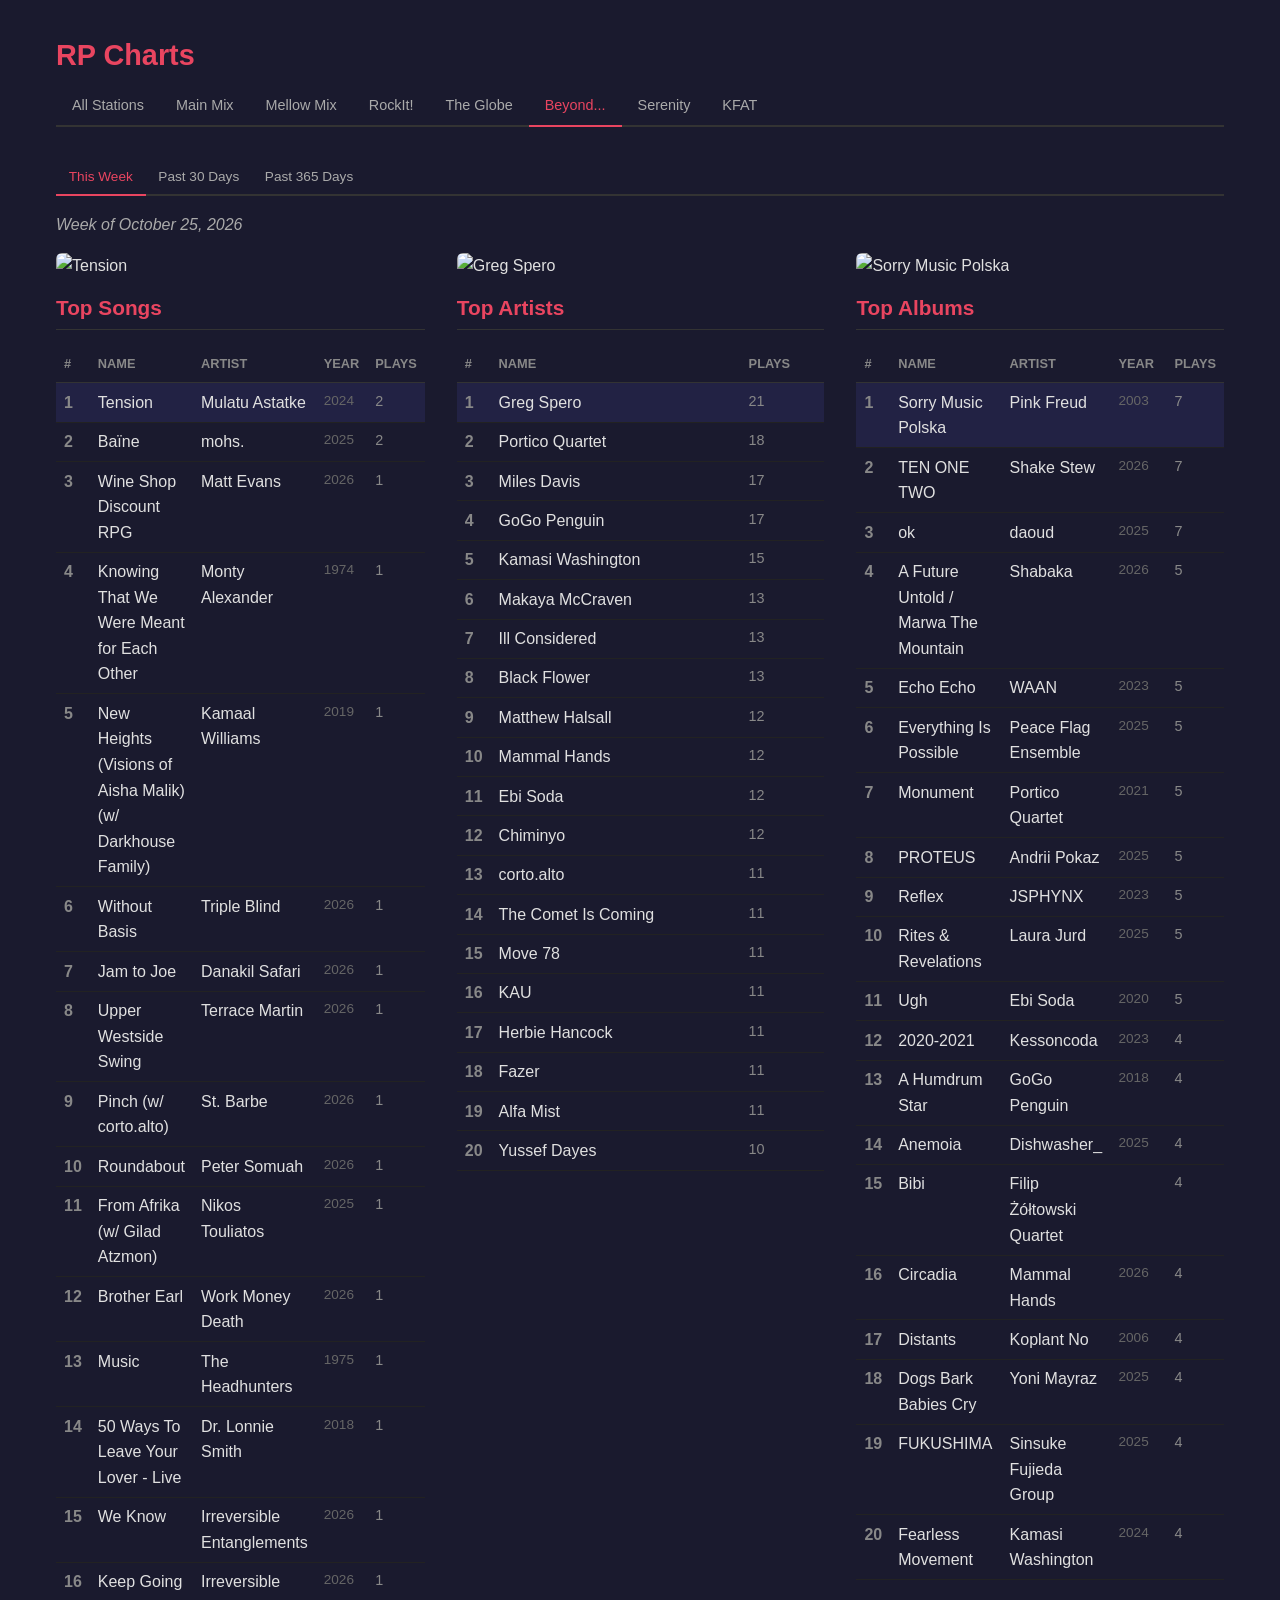
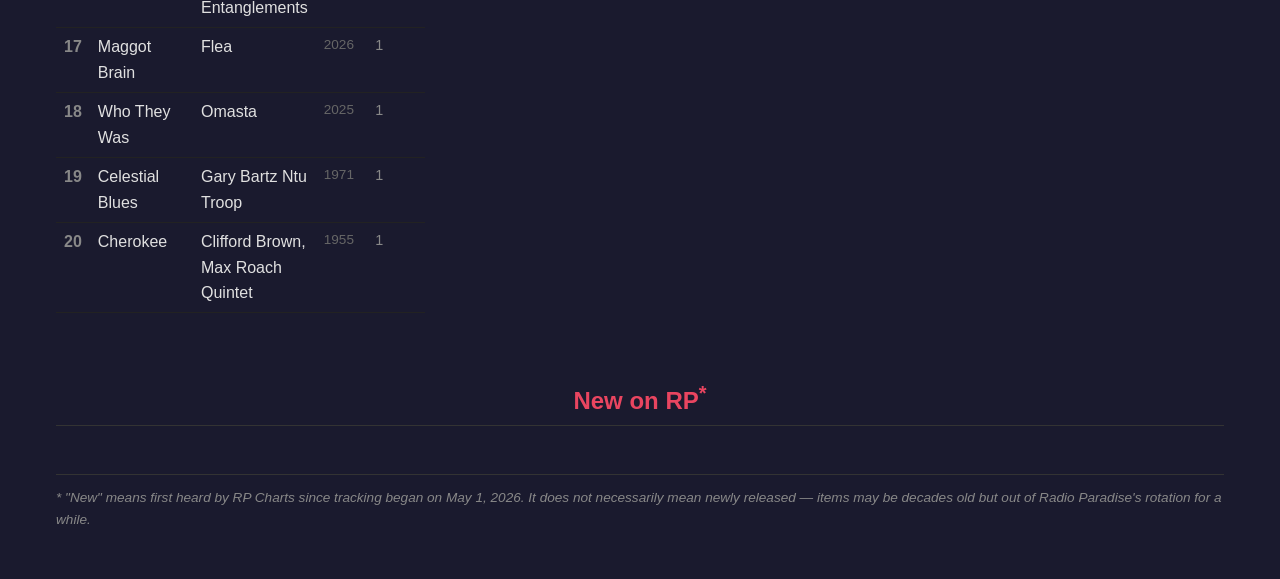
==== commit 85056250: "Update charts" ====
--- a/beyond/index.html
+++ b/beyond/index.html
@@ -1,4 +1,4 @@
-<!doctype html><html lang=en><head><meta charset=utf-8><meta content="width=device-width,initial-scale=1" name=viewport><title>Beyond... — RP Charts</title><link href=https://pdfrg.github.io/rpcharts-site/style.css rel=stylesheet><body><div class=container><h1>RP Charts</h1><nav class=tabs><a href=https://pdfrg.github.io/rpcharts-site>All Stations</a><a href=https://pdfrg.github.io/rpcharts-site/main>Main Mix</a><a href=https://pdfrg.github.io/rpcharts-site/mellow>Mellow Mix</a><a href=https://pdfrg.github.io/rpcharts-site/rockit>RockIt!</a><a href=https://pdfrg.github.io/rpcharts-site/globe>The Globe</a><a class=active href=https://pdfrg.github.io/rpcharts-site/beyond>Beyond...</a><a href=https://pdfrg.github.io/rpcharts-site/serenity>Serenity</a><a href=https://pdfrg.github.io/rpcharts-site/kfat>KFAT</a></nav><nav class="tabs time-tabs"><a class=active data-range=weekly href=#>This Week</a><a data-range=monthly href=#>Past 30 Days</a><a data-range=yearly href=#>Past 365 Days</a></nav><div class=time-range id=weekly><p class=period>Week of October 18, 2026<div class=charts-grid><div class=chart-col><img alt="Lookie (w/ Eviatar Slivnik, Itay Simhovich)" class=chart-header-cover src=https://img.radioparadise.com/covers/l/29827.jpg><h2>Top Songs</h2><table><thead><tr><th>#<th>Name<th>Artist<th>Year<th>Plays<tbody><tr class=rank-1><td>1<td><a href=https://radioparadise.com/music/song/66020>Lookie (w/ Eviatar Slivnik, Itay Simhovich)</a><td>Avishai Cohen<td class=year>2026<td class=play-count>1<tr><td>2<td><a href=https://radioparadise.com/music/song/66018>Skyrim</a><td>Black Nile<td class=year>2026<td class=play-count>1<tr><td>3<td><a href=https://radioparadise.com/music/song/66017>Slauson Fog</a><td>Black Nile<td class=year>2026<td class=play-count>1<tr><td>4<td><a href=https://radioparadise.com/music/song/66014>INNER CIRCLES</a><td>Moses Yoofee Trio<td class=year>2026<td class=play-count>1<tr><td>5<td><a href=https://radioparadise.com/music/song/66010>Aviation - Outro</a><td>Butcher Brown<td class=year>2021<td class=play-count>1<tr><td>6<td><a href=https://radioparadise.com/music/song/66007>still dreaming</a><td>Jerk<td class=year>2026<td class=play-count>1<tr><td>7<td><a href=https://radioparadise.com/music/song/66002>Spięty koleś w grobie</a><td>sneaky jesus<td class=year>2026<td class=play-count>1<tr><td>8<td><a href=https://radioparadise.com/music/song/65995>East</a><td>Catalyst<td class=year>1999<td class=play-count>1<tr><td>9<td><a href=https://radioparadise.com/music/song/65992>The Currogation</a><td>Sam Barsh<td class=year>2026<td class=play-count>1<tr><td>10<td><a href=https://radioparadise.com/music/song/65982>working class musicians</a><td>aja monet<td class=year>2026<td class=play-count>1<tr><td>11<td><a href=https://radioparadise.com/music/song/65980>CSL8 / So Much Love - Live</a><td>Alsogood<td class=year>2024<td class=play-count>1<tr><td>12<td><a href=https://radioparadise.com/music/song/65979>Tiramisu Tempest</a><td>Happy Imaeda<td class=year>2026<td class=play-count>1<tr><td>13<td><a href=https://radioparadise.com/music/song/65973>THIEF</a><td>corto.alto<td class=year>2026<td class=play-count>1<tr><td>14<td><a href=https://radioparadise.com/music/song/65970>The Time Bender</a><td>Shai Maestro<td class=year>2026<td class=play-count>1<tr><td>15<td><a href=https://radioparadise.com/music/song/65968>Oh, Wallace!</a><td>The BIG TUSK<td class=year>2026<td class=play-count>1<tr><td>16<td><a href=https://radioparadise.com/music/song/65963>Spontaneous Simplicity</a><td>Sun Ra<td class=year>2026<td class=play-count>1<tr><td>17<td><a href=https://radioparadise.com/music/song/65959>Sake of Love</a><td>New Jazz Underground<td class=year>2026<td class=play-count>1<tr><td>18<td><a href=https://radioparadise.com/music/song/65947>PRISM BREAK</a><td>Blair / Huber & Noah Fürbringer<td class=year>2026<td class=play-count>1<tr><td>19<td><a href=https://radioparadise.com/music/song/65946>Breathe In (w/ Blori)</a><td>Mike Casey & Blori<td class=year>2021<td class=play-count>1<tr><td>20<td><a href=https://radioparadise.com/music/song/65945>Lost in the Echo</a><td>Alpha Cassiopeiae<td class=year>2026<td class=play-count>1</table></div><div class=chart-col><img alt="Move 78" class=chart-header-cover src=https://img.radioparadise.com/covers/l/25112.jpg><h2>Top Artists</h2><table><thead><tr><th>#<th>Name<th>Plays<tbody><tr class=rank-1><td>1<td>Move 78<td class=play-count>17<tr><td>2<td>Greg Spero<td class=play-count>17<tr><td>3<td>Miles Davis<td class=play-count>16<tr><td>4<td>Mammal Hands<td class=play-count>15<tr><td>5<td>Ill Considered<td class=play-count>15<tr><td>6<td>GoGo Penguin<td class=play-count>14<tr><td>7<td>Ebi Soda<td class=play-count>14<tr><td>8<td>Makaya McCraven<td class=play-count>13<tr><td>9<td>Portico Quartet<td class=play-count>12<tr><td>10<td>Chiminyo<td class=play-count>12<tr><td>11<td>Yusef Lateef<td class=play-count>10<tr><td>12<td>Matthew Halsall<td class=play-count>10<tr><td>13<td>Herbie Hancock<td class=play-count>9<tr><td>14<td>Fazer<td class=play-count>9<tr><td>15<td>Ashley Henry<td class=play-count>9<tr><td>16<td>Alfa Mist<td class=play-count>9<tr><td>17<td>daoud<td class=play-count>8<tr><td>18<td>Yussef Dayes<td class=play-count>8<tr><td>19<td>Tenderlonious<td class=play-count>8<tr><td>20<td>Ruby Rushton<td class=play-count>8</table></div><div class=chart-col><img alt="Ocelot of Salvation" class=chart-header-cover src=https://img.radioparadise.com/covers/l/24545.jpg><h2>Top Albums</h2><table><thead><tr><th>#<th>Name<th>Artist<th>Year<th>Plays<tbody><tr class=rank-1><td>1<td><a href=https://radioparadise.com/music/album/24545>Ocelot of Salvation</a><td>Immortal Onion<td class=year>2017<td class=play-count>6<tr><td>2<td><a href=https://radioparadise.com/music/album/24521>Floa</a><td>Mammal Hands<td class=year>2016<td class=play-count>5<tr><td>3<td><a href=https://radioparadise.com/music/album/22383>Frank Dean and Andrew</a><td>Ebi Soda<td class=year>2025<td class=play-count>5<tr><td>4<td><a href=https://radioparadise.com/music/album/21517>Grains</a><td>Move 78<td class=year>2023<td class=play-count>5<tr><td>5<td><a href=https://radioparadise.com/music/album/20391>Plex</a><td>Fazer<td class=year>2022<td class=play-count>5<tr><td>6<td><a href=https://radioparadise.com/music/album/22694>ok</a><td>daoud<td class=year>2025<td class=play-count>5<tr><td>7<td><a href=https://radioparadise.com/music/album/24530>4</a><td>Nene Heroine<td class=year>2025<td class=play-count>4<tr><td>8<td><a href=https://radioparadise.com/music/album/23414>Moons Melt Milk Light</a><td>Anenon<td class=year>2023<td class=play-count>4<tr><td>9<td><a href=https://radioparadise.com/music/album/22693>Nadir</a><td>Sababa 5<td class=year>2025<td class=play-count>4<tr><td>10<td><a href=https://radioparadise.com/music/album/20350>Quiet Music for Young People</a><td>Dana and Alden<td class=year>2023<td class=play-count>4<tr><td>11<td><a href=https://radioparadise.com/music/album/22899>Roulette</a><td>Alfa Mist<td class=year>2025<td class=play-count>4<tr><td>12<td><a href=https://radioparadise.com/music/album/26285>SWEETLIFE III</a><td>Yvonne Moriel<td class=year>1900<td class=play-count>4<tr><td>13<td><a href=https://radioparadise.com/music/album/24460>Sequent</a><td>Jamie Leeming<td class=year>2025<td class=play-count>4<tr><td>14<td><a href=https://radioparadise.com/music/album/24859>Sonologues</a><td>Hugo Danin<td class=year><td class=play-count>4<tr><td>15<td><a href=https://radioparadise.com/music/album/24531>Sorry Music Polska</a><td>Pink Freud<td class=year>2003<td class=play-count>4<tr><td>16<td><a href=https://radioparadise.com/music/album/22719>Soul & Circuitry</a><td>J3PO<td class=year>2025<td class=play-count>4<tr><td>17<td><a href=https://radioparadise.com/music/album/21403>THE SHAKEDOWN featuring The 22archestra</a><td>Tenderlonious<td class=year>2018<td class=play-count>4<tr><td>18<td><a href=https://radioparadise.com/music/album/20659>Uncut Gems</a><td>Underground Canopy<td class=year>2022<td class=play-count>4<tr><td>19<td><a href=https://radioparadise.com/music/album/25251>Une fleur et des papillons</a><td>Béesau<td class=year>1953<td class=play-count>4<tr><td>20<td><a href=https://radioparadise.com/music/album/24515>About Ghosts</a><td>Mary Halvorson<td class=year>2025<td class=play-count>3</table></div></div><h2 class=section-heading>New on RP<sup>*</sup></h2><div class=charts-grid><div class=chart-col></div><div class=chart-col></div><div class=chart-col></div></div></div><div class=time-range id=monthly style=display:none><p class=period>Past 30 Days (since September 25, 2026)<div class=charts-grid><div class=chart-col><img alt=Tension class=chart-header-cover src=https://img.radioparadise.com/covers/l/21819.jpg><h2>Top Songs</h2><table><thead><tr><th>#<th>Name<th>Artist<th>Year<th>Plays<tbody><tr class=rank-1><td>1<td><a href=https://radioparadise.com/music/song/50369>Tension</a><td>Mulatu Astatke<td class=year>2024<td class=play-count>5<tr><td>2<td><a href=https://radioparadise.com/music/song/49222>Baïne</a><td>mohs.<td class=year>2025<td class=play-count>5<tr><td>3<td><a href=https://radioparadise.com/music/song/60317>The Gift (Flute Version)</a><td>Keenyn Omari<td class=year>1900<td class=play-count>3<tr><td>4<td><a href=https://radioparadise.com/music/song/60314>Modus Operandi</a><td>Knats<td class=year>2021<td class=play-count>3<tr><td>5<td><a href=https://radioparadise.com/music/song/60312>Warmed Up (w/ Gnork)</a><td>Jazzbois<td class=year>1900<td class=play-count>3<tr><td>6<td><a href=https://radioparadise.com/music/song/60304>H.E.L.P (Happy Elephants Love Pistachio)</a><td>Gaudi<td class=year>2025<td class=play-count>3<tr><td>7<td><a href=https://radioparadise.com/music/song/60301>Professor Strangeweather</a><td>Aaron Parks<td class=year>2018<td class=play-count>3<tr><td>8<td><a href=https://radioparadise.com/music/song/60300>Small Planet</a><td>Aaron Parks<td class=year>2018<td class=play-count>3<tr><td>9<td><a href=https://radioparadise.com/music/song/60299>Dolce Vita</a><td>Louis Matute<td class=year>2026<td class=play-count>3<tr><td>10<td><a href=https://radioparadise.com/music/song/60294>Years Passing - For Akram</a><td>Tigran Hamasyan<td class=year>2025<td class=play-count>3<tr><td>11<td><a href=https://radioparadise.com/music/song/60293>Lesanu</a><td>Kamasi Washington<td class=year>2024<td class=play-count>3<tr><td>12<td><a href=https://radioparadise.com/music/song/60289>Re Run Home</a><td>Kamasi Washington<td class=year>2015<td class=play-count>3<tr><td>13<td><a href=https://radioparadise.com/music/song/60286>Marea</a><td>Robohands<td class=year>2026<td class=play-count>3<tr><td>14<td><a href=https://radioparadise.com/music/song/60283>Sad Nile </a><td>Hailu Mergia<td class=year>2015<td class=play-count>3<tr><td>15<td><a href=https://radioparadise.com/music/song/60279>Recorda Me</a><td>Joe Henderson<td class=year>1963<td class=play-count>3<tr><td>16<td><a href=https://radioparadise.com/music/song/60278>If I Were A Bell</a><td>Miles Davis Quintet<td class=year>1958<td class=play-count>3<tr><td>17<td><a href=https://radioparadise.com/music/song/60277>Sonora</a><td>Ryo Fukui<td class=year>2016<td class=play-count>3<tr><td>18<td><a href=https://radioparadise.com/music/song/60275>Memphis Underground</a><td>Herbie Mann<td class=year>1969<td class=play-count>3<tr><td>19<td><a href=https://radioparadise.com/music/song/60271>Perdido</a><td>Dexter Gordon<td class=year>1997<td class=play-count>3<tr><td>20<td><a href=https://radioparadise.com/music/song/60269>Different Masks For Different Days (Live from Echostage, Washington)</a><td>FKJ<td class=year>2024<td class=play-count>3</table></div><div class=chart-col><img alt="Greg Spero" class=chart-header-cover src=https://img.radioparadise.com/covers/l/25939.jpg><h2>Top Artists</h2><table><thead><tr><th>#<th>Name<th>Plays<tbody><tr class=rank-1><td>1<td>Greg Spero<td class=play-count>73<tr><td>2<td>Miles Davis<td class=play-count>69<tr><td>3<td>GoGo Penguin<td class=play-count>65<tr><td>4<td>Portico Quartet<td class=play-count>64<tr><td>5<td>Ill Considered<td class=play-count>59<tr><td>6<td>Move 78<td class=play-count>57<tr><td>7<td>Ebi Soda<td class=play-count>56<tr><td>8<td>Mammal Hands<td class=play-count>54<tr><td>9<td>Makaya McCraven<td class=play-count>54<tr><td>10<td>Chiminyo<td class=play-count>51<tr><td>11<td>Alfa Mist<td class=play-count>44<tr><td>12<td>Matthew Halsall<td class=play-count>43<tr><td>13<td>Yussef Dayes<td class=play-count>40<tr><td>14<td>Kamasi Washington<td class=play-count>40<tr><td>15<td>Fazer<td class=play-count>40<tr><td>16<td>corto.alto<td class=play-count>37<tr><td>17<td>The Comet Is Coming<td class=play-count>37<tr><td>18<td>Shabaka<td class=play-count>36<tr><td>19<td>Herbie Hancock<td class=play-count>34<tr><td>20<td>daoud<td class=play-count>32</table></div><div class=chart-col><img alt=ok class=chart-header-cover src=https://img.radioparadise.com/covers/l/22694.jpg><h2>Top Albums</h2><table><thead><tr><th>#<th>Name<th>Artist<th>Year<th>Plays<tbody><tr class=rank-1><td>1<td><a href=https://radioparadise.com/music/album/22694>ok</a><td>daoud<td class=year>2025<td class=play-count>22<tr><td>2<td><a href=https://radioparadise.com/music/album/23753>Reflex</a><td>JSPHYNX<td class=year>2023<td class=play-count>16<tr><td>3<td><a href=https://radioparadise.com/music/album/22988>Day to Day</a><td>Sarathy Korwar<td class=year>2016<td class=play-count>15<tr><td>4<td><a href=https://radioparadise.com/music/album/24521>Floa</a><td>Mammal Hands<td class=year>2016<td class=play-count>15<tr><td>5<td><a href=https://radioparadise.com/music/album/22383>Frank Dean and Andrew</a><td>Ebi Soda<td class=year>2025<td class=play-count>15<tr><td>6<td><a href=https://radioparadise.com/music/album/23414>Moons Melt Milk Light</a><td>Anenon<td class=year>2023<td class=play-count>15<tr><td>7<td><a href=https://radioparadise.com/music/album/22738>NRG 4 (Live at Ronnie Scott's)</a><td>Chiminyo<td class=year>2025<td class=play-count>15<tr><td>8<td><a href=https://radioparadise.com/music/album/20391>Plex</a><td>Fazer<td class=year>2022<td class=play-count>15<tr><td>9<td><a href=https://radioparadise.com/music/album/22899>Roulette</a><td>Alfa Mist<td class=year>2025<td class=play-count>15<tr><td>10<td><a href=https://radioparadise.com/music/album/24531>Sorry Music Polska</a><td>Pink Freud<td class=year>2003<td class=play-count>15<tr><td>11<td><a href=https://radioparadise.com/music/album/21314>Isla</a><td>Portico Quartet<td class=year>2009<td class=play-count>14<tr><td>12<td><a href=https://radioparadise.com/music/album/24545>Ocelot of Salvation</a><td>Immortal Onion<td class=year>2017<td class=play-count>14<tr><td>13<td><a href=https://radioparadise.com/music/album/24240>PROTEUS</a><td>Andrii Pokaz<td class=year>2025<td class=play-count>14<tr><td>14<td><a href=https://radioparadise.com/music/album/20673>Ugh</a><td>Ebi Soda<td class=year>2020<td class=play-count>14<tr><td>15<td><a href=https://radioparadise.com/music/album/20659>Uncut Gems</a><td>Underground Canopy<td class=year>2022<td class=play-count>14<tr><td>16<td><a href=https://radioparadise.com/music/album/20745>Universal Beings</a><td>Makaya McCraven<td class=year>2018<td class=play-count>14<tr><td>17<td><a href=https://radioparadise.com/music/album/21517>Grains</a><td>Move 78<td class=year>2023<td class=play-count>13<tr><td>18<td><a href=https://radioparadise.com/music/album/21304>Memory Streams</a><td>Portico Quartet<td class=year>2019<td class=play-count>13<tr><td>19<td><a href=https://radioparadise.com/music/album/24460>Sequent</a><td>Jamie Leeming<td class=year>2025<td class=play-count>13<tr><td>20<td><a href=https://radioparadise.com/music/album/22719>Soul & Circuitry</a><td>J3PO<td class=year>2025<td class=play-count>13</table></div></div><h2 class=section-heading>New on RP<sup>*</sup></h2><div class=charts-grid><div class=chart-col></div><div class=chart-col></div><div class=chart-col></div></div></div><div class=time-range id=yearly style=display:none><p class=period>Past 365 Days (since October 25, 2025)<div class=charts-grid><div class=chart-col><img alt=Tension class=chart-header-cover src=https://img.radioparadise.com/covers/l/21819.jpg><h2>Top Songs</h2><table><thead><tr><th>#<th>Name<th>Artist<th>Year<th>Plays<tbody><tr class=rank-1><td>1<td><a href=https://radioparadise.com/music/song/50369>Tension</a><td>Mulatu Astatke<td class=year>2024<td class=play-count>31<tr><td>2<td><a href=https://radioparadise.com/music/song/49222>Baïne</a><td>mohs.<td class=year>2025<td class=play-count>30<tr><td>3<td><a href=https://radioparadise.com/music/song/60317>The Gift (Flute Version)</a><td>Keenyn Omari<td class=year>1900<td class=play-count>16<tr><td>4<td><a href=https://radioparadise.com/music/song/60314>Modus Operandi</a><td>Knats<td class=year>2021<td class=play-count>16<tr><td>5<td><a href=https://radioparadise.com/music/song/60304>H.E.L.P (Happy Elephants Love Pistachio)</a><td>Gaudi<td class=year>2025<td class=play-count>16<tr><td>6<td><a href=https://radioparadise.com/music/song/60301>Professor Strangeweather</a><td>Aaron Parks<td class=year>2018<td class=play-count>16<tr><td>7<td><a href=https://radioparadise.com/music/song/60300>Small Planet</a><td>Aaron Parks<td class=year>2018<td class=play-count>16<tr><td>8<td><a href=https://radioparadise.com/music/song/60299>Dolce Vita</a><td>Louis Matute<td class=year>2026<td class=play-count>16<tr><td>9<td><a href=https://radioparadise.com/music/song/60294>Years Passing - For Akram</a><td>Tigran Hamasyan<td class=year>2025<td class=play-count>16<tr><td>10<td><a href=https://radioparadise.com/music/song/60293>Lesanu</a><td>Kamasi Washington<td class=year>2024<td class=play-count>16<tr><td>11<td><a href=https://radioparadise.com/music/song/60289>Re Run Home</a><td>Kamasi Washington<td class=year>2015<td class=play-count>16<tr><td>12<td><a href=https://radioparadise.com/music/song/60286>Marea</a><td>Robohands<td class=year>2026<td class=play-count>16<tr><td>13<td><a href=https://radioparadise.com/music/song/60283>Sad Nile </a><td>Hailu Mergia<td class=year>2015<td class=play-count>16<tr><td>14<td><a href=https://radioparadise.com/music/song/60279>Recorda Me</a><td>Joe Henderson<td class=year>1963<td class=play-count>16<tr><td>15<td><a href=https://radioparadise.com/music/song/60278>If I Were A Bell</a><td>Miles Davis Quintet<td class=year>1958<td class=play-count>16<tr><td>16<td><a href=https://radioparadise.com/music/song/60277>Sonora</a><td>Ryo Fukui<td class=year>2016<td class=play-count>16<tr><td>17<td><a href=https://radioparadise.com/music/song/60275>Memphis Underground</a><td>Herbie Mann<td class=year>1969<td class=play-count>16<tr><td>18<td><a href=https://radioparadise.com/music/song/60271>Perdido</a><td>Dexter Gordon<td class=year>1997<td class=play-count>16<tr><td>19<td><a href=https://radioparadise.com/music/song/60269>Different Masks For Different Days (Live from Echostage, Washington)</a><td>FKJ<td class=year>2024<td class=play-count>16<tr><td>20<td><a href=https://radioparadise.com/music/song/60263>Capillary Waves (w/ Sarathy Korwar, Bex Burch)</a><td>Flock<td class=year>2024<td class=play-count>16</table></div><div class=chart-col><img alt="Greg Spero" class=chart-header-cover src=https://img.radioparadise.com/covers/l/25939.jpg><h2>Top Artists</h2><table><thead><tr><th>#<th>Name<th>Plays<tbody><tr class=rank-1><td>1<td>Greg Spero<td class=play-count>423<tr><td>2<td>Miles Davis<td class=play-count>408<tr><td>3<td>Portico Quartet<td class=play-count>397<tr><td>4<td>GoGo Penguin<td class=play-count>382<tr><td>5<td>Ill Considered<td class=play-count>331<tr><td>6<td>Ebi Soda<td class=play-count>326<tr><td>7<td>Makaya McCraven<td class=play-count>315<tr><td>8<td>Move 78<td class=play-count>312<tr><td>9<td>Mammal Hands<td class=play-count>304<tr><td>10<td>Chiminyo<td class=play-count>294<tr><td>11<td>Alfa Mist<td class=play-count>274<tr><td>12<td>Matthew Halsall<td class=play-count>251<tr><td>13<td>Kamasi Washington<td class=play-count>245<tr><td>14<td>Yussef Dayes<td class=play-count>243<tr><td>15<td>Fazer<td class=play-count>240<tr><td>16<td>The Comet Is Coming<td class=play-count>236<tr><td>17<td>corto.alto<td class=play-count>233<tr><td>18<td>Shabaka<td class=play-count>218<tr><td>19<td>Herbie Hancock<td class=play-count>196<tr><td>20<td>KAU<td class=play-count>193</table></div><div class=chart-col><img alt=ok class=chart-header-cover src=https://img.radioparadise.com/covers/l/22694.jpg><h2>Top Albums</h2><table><thead><tr><th>#<th>Name<th>Artist<th>Year<th>Plays<tbody><tr class=rank-1><td>1<td><a href=https://radioparadise.com/music/album/22694>ok</a><td>daoud<td class=year>2025<td class=play-count>131<tr><td>2<td><a href=https://radioparadise.com/music/album/23753>Reflex</a><td>JSPHYNX<td class=year>2023<td class=play-count>100<tr><td>3<td><a href=https://radioparadise.com/music/album/22738>NRG 4 (Live at Ronnie Scott's)</a><td>Chiminyo<td class=year>2025<td class=play-count>97<tr><td>4<td><a href=https://radioparadise.com/music/album/22988>Day to Day</a><td>Sarathy Korwar<td class=year>2016<td class=play-count>94<tr><td>5<td><a href=https://radioparadise.com/music/album/20673>Ugh</a><td>Ebi Soda<td class=year>2020<td class=play-count>92<tr><td>6<td><td><td class=year><td class=play-count>88<tr><td>7<td><a href=https://radioparadise.com/music/album/24240>PROTEUS</a><td>Andrii Pokaz<td class=year>2025<td class=play-count>88<tr><td>8<td><a href=https://radioparadise.com/music/album/23414>Moons Melt Milk Light</a><td>Anenon<td class=year>2023<td class=play-count>87<tr><td>9<td><a href=https://radioparadise.com/music/album/22899>Roulette</a><td>Alfa Mist<td class=year>2025<td class=play-count>85<tr><td>10<td><a href=https://radioparadise.com/music/album/24531>Sorry Music Polska</a><td>Pink Freud<td class=year>2003<td class=play-count>85<tr><td>11<td><a href=https://radioparadise.com/music/album/20745>Universal Beings</a><td>Makaya McCraven<td class=year>2018<td class=play-count>85<tr><td>12<td><a href=https://radioparadise.com/music/album/24521>Floa</a><td>Mammal Hands<td class=year>2016<td class=play-count>78<tr><td>13<td><a href=https://radioparadise.com/music/album/22383>Frank Dean and Andrew</a><td>Ebi Soda<td class=year>2025<td class=play-count>78<tr><td>14<td><a href=https://radioparadise.com/music/album/21314>Isla</a><td>Portico Quartet<td class=year>2009<td class=play-count>78<tr><td>15<td><a href=https://radioparadise.com/music/album/20391>Plex</a><td>Fazer<td class=year>2022<td class=play-count>78<tr><td>16<td><a href=https://radioparadise.com/music/album/20937>cloud high in dreams, but heavy in the air</a><td>Athletic Progression<td class=year>2021<td class=play-count>78<tr><td>17<td><a href=https://radioparadise.com/music/album/20791>Bad With Names</a><td>corto.alto<td class=year>2023<td class=play-count>77<tr><td>18<td><a href=https://radioparadise.com/music/album/24267>Dogs Bark Babies Cry</a><td>Yoni Mayraz<td class=year>2025<td class=play-count>77<tr><td>19<td><a href=https://radioparadise.com/music/album/20661>Echo Echo</a><td>WAAN<td class=year>2023<td class=play-count>77<tr><td>20<td><a href=https://radioparadise.com/music/album/21304>Memory Streams</a><td>Portico Quartet<td class=year>2019<td class=play-count>77</table></div></div><h2 class=section-heading>New on RP<sup>*</sup></h2><div class=charts-grid><div class=chart-col><img alt=Tension class=chart-header-cover src=https://img.radioparadise.com/covers/l/21819.jpg><h2>New Songs</h2><table><thead><tr><th>#<th>Name<th>Artist<th>Year<th>Plays<tbody><tr class=rank-1><td>1<td><a href=https://radioparadise.com/music/song/50369>Tension</a><td>Mulatu Astatke<td class=year>2024<td class=play-count>31<tr><td>2<td><a href=https://radioparadise.com/music/song/49222>Baïne</a><td>mohs.<td class=year>2025<td class=play-count>30<tr><td>3<td><a href=https://radioparadise.com/music/song/60317>The Gift (Flute Version)</a><td>Keenyn Omari<td class=year>1900<td class=play-count>16<tr><td>4<td><a href=https://radioparadise.com/music/song/60314>Modus Operandi</a><td>Knats<td class=year>2021<td class=play-count>16<tr><td>5<td><a href=https://radioparadise.com/music/song/60304>H.E.L.P (Happy Elephants Love Pistachio)</a><td>Gaudi<td class=year>2025<td class=play-count>16<tr><td>6<td><a href=https://radioparadise.com/music/song/60301>Professor Strangeweather</a><td>Aaron Parks<td class=year>2018<td class=play-count>16<tr><td>7<td><a href=https://radioparadise.com/music/song/60300>Small Planet</a><td>Aaron Parks<td class=year>2018<td class=play-count>16<tr><td>8<td><a href=https://radioparadise.com/music/song/60299>Dolce Vita</a><td>Louis Matute<td class=year>2026<td class=play-count>16<tr><td>9<td><a href=https://radioparadise.com/music/song/60294>Years Passing - For Akram</a><td>Tigran Hamasyan<td class=year>2025<td class=play-count>16<tr><td>10<td><a href=https://radioparadise.com/music/song/60293>Lesanu</a><td>Kamasi Washington<td class=year>2024<td class=play-count>16<tr><td>11<td><a href=https://radioparadise.com/music/song/60289>Re Run Home</a><td>Kamasi Washington<td class=year>2015<td class=play-count>16<tr><td>12<td><a href=https://radioparadise.com/music/song/60286>Marea</a><td>Robohands<td class=year>2026<td class=play-count>16<tr><td>13<td><a href=https://radioparadise.com/music/song/60283>Sad Nile </a><td>Hailu Mergia<td class=year>2015<td class=play-count>16<tr><td>14<td><a href=https://radioparadise.com/music/song/60279>Recorda Me</a><td>Joe Henderson<td class=year>1963<td class=play-count>16<tr><td>15<td><a href=https://radioparadise.com/music/song/60278>If I Were A Bell</a><td>Miles Davis Quintet<td class=year>1958<td class=play-count>16<tr><td>16<td><a href=https://radioparadise.com/music/song/60277>Sonora</a><td>Ryo Fukui<td class=year>2016<td class=play-count>16<tr><td>17<td><a href=https://radioparadise.com/music/song/60275>Memphis Underground</a><td>Herbie Mann<td class=year>1969<td class=play-count>16<tr><td>18<td><a href=https://radioparadise.com/music/song/60271>Perdido</a><td>Dexter Gordon<td class=year>1997<td class=play-count>16<tr><td>19<td><a href=https://radioparadise.com/music/song/60269>Different Masks For Different Days (Live from Echostage, Washington)</a><td>FKJ<td class=year>2024<td class=play-count>16<tr><td>20<td><a href=https://radioparadise.com/music/song/60263>Capillary Waves (w/ Sarathy Korwar, Bex Burch)</a><td>Flock<td class=year>2024<td class=play-count>16</table></div><div class=chart-col><img alt="Greg Spero" class=chart-header-cover src=https://img.radioparadise.com/covers/l/25939.jpg><h2>New Artists</h2><table><thead><tr><th>#<th>Name<th>Plays<tbody><tr class=rank-1><td>1<td>Greg Spero<td class=play-count>423<tr><td>2<td>Miles Davis<td class=play-count>408<tr><td>3<td>Portico Quartet<td class=play-count>397<tr><td>4<td>GoGo Penguin<td class=play-count>382<tr><td>5<td>Ill Considered<td class=play-count>331<tr><td>6<td>Ebi Soda<td class=play-count>326<tr><td>7<td>Makaya McCraven<td class=play-count>315<tr><td>8<td>Move 78<td class=play-count>312<tr><td>9<td>Mammal Hands<td class=play-count>304<tr><td>10<td>Chiminyo<td class=play-count>294<tr><td>11<td>Alfa Mist<td class=play-count>274<tr><td>12<td>Matthew Halsall<td class=play-count>251<tr><td>13<td>Kamasi Washington<td class=play-count>245<tr><td>14<td>Yussef Dayes<td class=play-count>243<tr><td>15<td>Fazer<td class=play-count>240<tr><td>16<td>The Comet Is Coming<td class=play-count>236<tr><td>17<td>corto.alto<td class=play-count>233<tr><td>18<td>Shabaka<td class=play-count>218<tr><td>19<td>Herbie Hancock<td class=play-count>196<tr><td>20<td>KAU<td class=play-count>193</table></div><div class=chart-col><img alt=ok class=chart-header-cover src=https://img.radioparadise.com/covers/l/22694.jpg><h2>New Albums</h2><table><thead><tr><th>#<th>Name<th>Artist<th>Year<th>Plays<tbody><tr class=rank-1><td>1<td><a href=https://radioparadise.com/music/album/22694>ok</a><td>daoud<td class=year>2025<td class=play-count>131<tr><td>2<td><a href=https://radioparadise.com/music/album/23753>Reflex</a><td>JSPHYNX<td class=year>2023<td class=play-count>100<tr><td>3<td><a href=https://radioparadise.com/music/album/22738>NRG 4 (Live at Ronnie Scott's)</a><td>Chiminyo<td class=year>2025<td class=play-count>97<tr><td>4<td><a href=https://radioparadise.com/music/album/22988>Day to Day</a><td>Sarathy Korwar<td class=year>2016<td class=play-count>94<tr><td>5<td><a href=https://radioparadise.com/music/album/20673>Ugh</a><td>Ebi Soda<td class=year>2020<td class=play-count>92<tr><td>6<td><td><td class=year><td class=play-count>88<tr><td>7<td><a href=https://radioparadise.com/music/album/24240>PROTEUS</a><td>Andrii Pokaz<td class=year>2025<td class=play-count>88<tr><td>8<td><a href=https://radioparadise.com/music/album/23414>Moons Melt Milk Light</a><td>Anenon<td class=year>2023<td class=play-count>87<tr><td>9<td><a href=https://radioparadise.com/music/album/22899>Roulette</a><td>Alfa Mist<td class=year>2025<td class=play-count>85<tr><td>10<td><a href=https://radioparadise.com/music/album/24531>Sorry Music Polska</a><td>Pink Freud<td class=year>2003<td class=play-count>85<tr><td>11<td><a href=https://radioparadise.com/music/album/20745>Universal Beings</a><td>Makaya McCraven<td class=year>2018<td class=play-count>85<tr><td>12<td><a href=https://radioparadise.com/music/album/24521>Floa</a><td>Mammal Hands<td class=year>2016<td class=play-count>78<tr><td>13<td><a href=https://radioparadise.com/music/album/22383>Frank Dean and Andrew</a><td>Ebi Soda<td class=year>2025<td class=play-count>78<tr><td>14<td><a href=https://radioparadise.com/music/album/21314>Isla</a><td>Portico Quartet<td class=year>2009<td class=play-count>78<tr><td>15<td><a href=https://radioparadise.com/music/album/20391>Plex</a><td>Fazer<td class=year>2022<td class=play-count>78<tr><td>16<td><a href=https://radioparadise.com/music/album/20937>cloud high in dreams, but heavy in the air</a><td>Athletic Progression<td class=year>2021<td class=play-count>78<tr><td>17<td><a href=https://radioparadise.com/music/album/20791>Bad With Names</a><td>corto.alto<td class=year>2023<td class=play-count>77<tr><td>18<td><a href=https://radioparadise.com/music/album/24267>Dogs Bark Babies Cry</a><td>Yoni Mayraz<td class=year>2025<td class=play-count>77<tr><td>19<td><a href=https://radioparadise.com/music/album/20661>Echo Echo</a><td>WAAN<td class=year>2023<td class=play-count>77<tr><td>20<td><a href=https://radioparadise.com/music/album/21304>Memory Streams</a><td>Portico Quartet<td class=year>2019<td class=play-count>77</table></div></div></div><p class=footnote>* "New" means first heard by RP Charts since tracking began on May 1, 2026. It does not necessarily mean newly released — items may be decades old but out of Radio Paradise's rotation for a while.</div><script>document.querySelectorAll('.time-tabs a').forEach(function(tab) {
+<!doctype html><html lang=en><head><meta charset=utf-8><meta content="width=device-width,initial-scale=1" name=viewport><title>Beyond... — RP Charts</title><link href=https://pdfrg.github.io/rpcharts-site/style.css rel=stylesheet><body><div class=container><h1>RP Charts</h1><nav class=tabs><a href=https://pdfrg.github.io/rpcharts-site>All Stations</a><a href=https://pdfrg.github.io/rpcharts-site/main>Main Mix</a><a href=https://pdfrg.github.io/rpcharts-site/mellow>Mellow Mix</a><a href=https://pdfrg.github.io/rpcharts-site/rockit>RockIt!</a><a href=https://pdfrg.github.io/rpcharts-site/globe>The Globe</a><a class=active href=https://pdfrg.github.io/rpcharts-site/beyond>Beyond...</a><a href=https://pdfrg.github.io/rpcharts-site/serenity>Serenity</a><a href=https://pdfrg.github.io/rpcharts-site/kfat>KFAT</a></nav><nav class="tabs time-tabs"><a class=active data-range=weekly href=#>This Week</a><a data-range=monthly href=#>Past 30 Days</a><a data-range=yearly href=#>Past 365 Days</a></nav><div class=time-range id=weekly><p class=period>Week of October 25, 2026<div class=charts-grid><div class=chart-col><img alt=Tension class=chart-header-cover src=https://img.radioparadise.com/covers/l/21819.jpg><h2>Top Songs</h2><table><thead><tr><th>#<th>Name<th>Artist<th>Year<th>Plays<tbody><tr class=rank-1><td>1<td><a href=https://radioparadise.com/music/song/50369>Tension</a><td>Mulatu Astatke<td class=year>2024<td class=play-count>2<tr><td>2<td><a href=https://radioparadise.com/music/song/49222>Baïne</a><td>mohs.<td class=year>2025<td class=play-count>2<tr><td>3<td><a href=https://radioparadise.com/music/song/63032>Wine Shop Discount RPG</a><td>Matt Evans<td class=year>2026<td class=play-count>1<tr><td>4<td><a href=https://radioparadise.com/music/song/62769>Knowing That We Were Meant for Each Other</a><td>Monty Alexander<td class=year>1974<td class=play-count>1<tr><td>5<td><a href=https://radioparadise.com/music/song/62768>New Heights (Visions of Aisha Malik) (w/ Darkhouse Family)</a><td>Kamaal Williams<td class=year>2019<td class=play-count>1<tr><td>6<td><a href=https://radioparadise.com/music/song/62764>Without Basis</a><td>Triple Blind<td class=year>2026<td class=play-count>1<tr><td>7<td><a href=https://radioparadise.com/music/song/62757>Jam to Joe</a><td>Danakil Safari<td class=year>2026<td class=play-count>1<tr><td>8<td><a href=https://radioparadise.com/music/song/62755>Upper Westside Swing</a><td>Terrace Martin<td class=year>2026<td class=play-count>1<tr><td>9<td><a href=https://radioparadise.com/music/song/62752>Pinch (w/ corto.alto)</a><td>St. Barbe<td class=year>2026<td class=play-count>1<tr><td>10<td><a href=https://radioparadise.com/music/song/62751>Roundabout</a><td>Peter Somuah<td class=year>2026<td class=play-count>1<tr><td>11<td><a href=https://radioparadise.com/music/song/62747>From Afrika (w/ Gilad Atzmon)</a><td>Nikos Touliatos<td class=year>2025<td class=play-count>1<tr><td>12<td><a href=https://radioparadise.com/music/song/62744>Brother Earl</a><td>Work Money Death<td class=year>2026<td class=play-count>1<tr><td>13<td><a href=https://radioparadise.com/music/song/62739>Music</a><td>The Headhunters<td class=year>1975<td class=play-count>1<tr><td>14<td><a href=https://radioparadise.com/music/song/62736>50 Ways To Leave Your Lover - Live</a><td>Dr. Lonnie Smith<td class=year>2018<td class=play-count>1<tr><td>15<td><a href=https://radioparadise.com/music/song/62735>We Know</a><td>Irreversible Entanglements<td class=year>2026<td class=play-count>1<tr><td>16<td><a href=https://radioparadise.com/music/song/62733>Keep Going</a><td>Irreversible Entanglements<td class=year>2026<td class=play-count>1<tr><td>17<td><a href=https://radioparadise.com/music/song/62730>Maggot Brain</a><td>Flea<td class=year>2026<td class=play-count>1<tr><td>18<td><a href=https://radioparadise.com/music/song/62727>Who They Was</a><td>Omasta<td class=year>2025<td class=play-count>1<tr><td>19<td><a href=https://radioparadise.com/music/song/62726>Celestial Blues</a><td>Gary Bartz Ntu Troop<td class=year>1971<td class=play-count>1<tr><td>20<td><a href=https://radioparadise.com/music/song/62723>Cherokee</a><td>Clifford Brown, Max Roach Quintet<td class=year>1955<td class=play-count>1</table></div><div class=chart-col><img alt="Greg Spero" class=chart-header-cover src=https://img.radioparadise.com/covers/l/28035.jpg><h2>Top Artists</h2><table><thead><tr><th>#<th>Name<th>Plays<tbody><tr class=rank-1><td>1<td>Greg Spero<td class=play-count>21<tr><td>2<td>Portico Quartet<td class=play-count>18<tr><td>3<td>Miles Davis<td class=play-count>17<tr><td>4<td>GoGo Penguin<td class=play-count>17<tr><td>5<td>Kamasi Washington<td class=play-count>15<tr><td>6<td>Makaya McCraven<td class=play-count>13<tr><td>7<td>Ill Considered<td class=play-count>13<tr><td>8<td>Black Flower<td class=play-count>13<tr><td>9<td>Matthew Halsall<td class=play-count>12<tr><td>10<td>Mammal Hands<td class=play-count>12<tr><td>11<td>Ebi Soda<td class=play-count>12<tr><td>12<td>Chiminyo<td class=play-count>12<tr><td>13<td>corto.alto<td class=play-count>11<tr><td>14<td>The Comet Is Coming<td class=play-count>11<tr><td>15<td>Move 78<td class=play-count>11<tr><td>16<td>KAU<td class=play-count>11<tr><td>17<td>Herbie Hancock<td class=play-count>11<tr><td>18<td>Fazer<td class=play-count>11<tr><td>19<td>Alfa Mist<td class=play-count>11<tr><td>20<td>Yussef Dayes<td class=play-count>10</table></div><div class=chart-col><img alt="Sorry Music Polska" class=chart-header-cover src=https://img.radioparadise.com/covers/l/24531.jpg><h2>Top Albums</h2><table><thead><tr><th>#<th>Name<th>Artist<th>Year<th>Plays<tbody><tr class=rank-1><td>1<td><a href=https://radioparadise.com/music/album/24531>Sorry Music Polska</a><td>Pink Freud<td class=year>2003<td class=play-count>7<tr><td>2<td><a href=https://radioparadise.com/music/album/27508>TEN ONE TWO</a><td>Shake Stew<td class=year>2026<td class=play-count>7<tr><td>3<td><a href=https://radioparadise.com/music/album/22694>ok</a><td>daoud<td class=year>2025<td class=play-count>7<tr><td>4<td><a href=https://radioparadise.com/music/album/27173>A Future Untold / Marwa The Mountain</a><td>Shabaka<td class=year>2026<td class=play-count>5<tr><td>5<td><a href=https://radioparadise.com/music/album/20661>Echo Echo</a><td>WAAN<td class=year>2023<td class=play-count>5<tr><td>6<td><a href=https://radioparadise.com/music/album/24776>Everything Is Possible</a><td>Peace Flag Ensemble<td class=year>2025<td class=play-count>5<tr><td>7<td><a href=https://radioparadise.com/music/album/20632>Monument</a><td>Portico Quartet<td class=year>2021<td class=play-count>5<tr><td>8<td><a href=https://radioparadise.com/music/album/24240>PROTEUS</a><td>Andrii Pokaz<td class=year>2025<td class=play-count>5<tr><td>9<td><a href=https://radioparadise.com/music/album/23753>Reflex</a><td>JSPHYNX<td class=year>2023<td class=play-count>5<tr><td>10<td><a href=https://radioparadise.com/music/album/25121>Rites & Revelations</a><td>Laura Jurd<td class=year>2025<td class=play-count>5<tr><td>11<td><a href=https://radioparadise.com/music/album/20673>Ugh</a><td>Ebi Soda<td class=year>2020<td class=play-count>5<tr><td>12<td><a href=https://radioparadise.com/music/album/24446>2020-2021</a><td>Kessoncoda<td class=year>2023<td class=play-count>4<tr><td>13<td><a href=https://radioparadise.com/music/album/20859>A Humdrum Star</a><td>GoGo Penguin<td class=year>2018<td class=play-count>4<tr><td>14<td><a href=https://radioparadise.com/music/album/25113>Anemoia</a><td>Dishwasher_<td class=year>2025<td class=play-count>4<tr><td>15<td><a href=https://radioparadise.com/music/album/25092>Bibi</a><td>Filip Żółtowski Quartet<td class=year><td class=play-count>4<tr><td>16<td><a href=https://radioparadise.com/music/album/27267>Circadia</a><td>Mammal Hands<td class=year>2026<td class=play-count>4<tr><td>17<td><a href=https://radioparadise.com/music/album/24368>Distants</a><td>Koplant No<td class=year>2006<td class=play-count>4<tr><td>18<td><a href=https://radioparadise.com/music/album/24267>Dogs Bark Babies Cry</a><td>Yoni Mayraz<td class=year>2025<td class=play-count>4<tr><td>19<td><a href=https://radioparadise.com/music/album/24519>FUKUSHIMA</a><td>Sinsuke Fujieda Group<td class=year>2025<td class=play-count>4<tr><td>20<td><a href=https://radioparadise.com/music/album/20604>Fearless Movement</a><td>Kamasi Washington<td class=year>2024<td class=play-count>4</table></div></div><h2 class=section-heading>New on RP<sup>*</sup></h2><div class=charts-grid><div class=chart-col></div><div class=chart-col></div><div class=chart-col></div></div></div><div class=time-range id=monthly style=display:none><p class=period>Past 30 Days (since October 2, 2026)<div class=charts-grid><div class=chart-col><img alt=Tension class=chart-header-cover src=https://img.radioparadise.com/covers/l/21819.jpg><h2>Top Songs</h2><table><thead><tr><th>#<th>Name<th>Artist<th>Year<th>Plays<tbody><tr class=rank-1><td>1<td><a href=https://radioparadise.com/music/song/50369>Tension</a><td>Mulatu Astatke<td class=year>2024<td class=play-count>6<tr><td>2<td><a href=https://radioparadise.com/music/song/49222>Baïne</a><td>mohs.<td class=year>2025<td class=play-count>6<tr><td>3<td><a href=https://radioparadise.com/music/song/60507>Smell Of Fire</a><td>Jiyu<td class=year>2026<td class=play-count>3<tr><td>4<td><a href=https://radioparadise.com/music/song/60500>Dåligt Väder</a><td>Ishaaq Aarkistra<td class=year>2026<td class=play-count>3<tr><td>5<td><a href=https://radioparadise.com/music/song/60493>The Dark Eyes Of Martha Hirsch</a><td>Tomasz Stanko Quintet<td class=year>2009<td class=play-count>3<tr><td>6<td><a href=https://radioparadise.com/music/song/60487>Kingdom Come</a><td>Braxton Cook<td class=year>2025<td class=play-count>3<tr><td>7<td><a href=https://radioparadise.com/music/song/60484>Chahar (w/ Johan Berthling, Andreas Werliin)</a><td>Oren Ambarchi<td class=year>2025<td class=play-count>3<tr><td>8<td><a href=https://radioparadise.com/music/song/60482>The Way It Used to Be (w/ Paul Abrahams, Chris Schilder, Vic Higgins)</a><td>Pacific Express<td class=year>2012<td class=play-count>3<tr><td>9<td><a href=https://radioparadise.com/music/song/60477>A Trance Delay</a><td>Joe Westerlund<td class=year>2025<td class=play-count>3<tr><td>10<td><a href=https://radioparadise.com/music/song/60471>Can Tangle</a><td>Joe Westerlund<td class=year>2025<td class=play-count>3<tr><td>11<td><a href=https://radioparadise.com/music/song/60460>Gnawa Sweet / Icy Roads (Stacked)</a><td>Joe Armon-Jones<td class=year>2019<td class=play-count>3<tr><td>12<td><a href=https://radioparadise.com/music/song/60458>Hysteria</a><td>Shalosh<td class=year>2026<td class=play-count>3<tr><td>13<td><a href=https://radioparadise.com/music/song/60457>What Is The State Of Our State (Part 2) (w/ The Repeat Beat Poet)</a><td>Scrimshire<td class=year>2023<td class=play-count>3<tr><td>14<td><a href=https://radioparadise.com/music/song/60454>Refuge</a><td>Scrimshire<td class=year>2023<td class=play-count>3<tr><td>15<td><a href=https://radioparadise.com/music/song/60450>Roundabout</a><td>Peter Somuah<td class=year>2026<td class=play-count>3<tr><td>16<td><a href=https://radioparadise.com/music/song/60449> Linéage (w/ David Binney)</a><td>Rémi Cormier<td class=year>2026<td class=play-count>3<tr><td>17<td><a href=https://radioparadise.com/music/song/60448>Mimo</a><td>Ben Wendel<td class=year>2026<td class=play-count>3<tr><td>18<td><a href=https://radioparadise.com/music/song/60447>Eero</a><td>COLECTIVA<td class=year>2025<td class=play-count>3<tr><td>19<td><a href=https://radioparadise.com/music/song/60444>Mars</a><td>Soulstatejazz<td class=year>2025<td class=play-count>3<tr><td>20<td><a href=https://radioparadise.com/music/song/60442>Iris Murdoch</a><td>Adam O'Farrill<td class=year>1900<td class=play-count>3</table></div><div class=chart-col><img alt="Greg Spero" class=chart-header-cover src=https://img.radioparadise.com/covers/l/25939.jpg><h2>Top Artists</h2><table><thead><tr><th>#<th>Name<th>Plays<tbody><tr class=rank-1><td>1<td>Greg Spero<td class=play-count>76<tr><td>2<td>Portico Quartet<td class=play-count>69<tr><td>3<td>Miles Davis<td class=play-count>69<tr><td>4<td>GoGo Penguin<td class=play-count>67<tr><td>5<td>Ill Considered<td class=play-count>56<tr><td>6<td>Makaya McCraven<td class=play-count>54<tr><td>7<td>Ebi Soda<td class=play-count>54<tr><td>8<td>Mammal Hands<td class=play-count>52<tr><td>9<td>Move 78<td class=play-count>51<tr><td>10<td>Chiminyo<td class=play-count>50<tr><td>11<td>Kamasi Washington<td class=play-count>47<tr><td>12<td>Alfa Mist<td class=play-count>47<tr><td>13<td>Matthew Halsall<td class=play-count>45<tr><td>14<td>Yussef Dayes<td class=play-count>43<tr><td>15<td>The Comet Is Coming<td class=play-count>42<tr><td>16<td>Fazer<td class=play-count>42<tr><td>17<td>corto.alto<td class=play-count>41<tr><td>18<td>Shabaka<td class=play-count>38<tr><td>19<td>KAU<td class=play-count>37<tr><td>20<td>Herbie Hancock<td class=play-count>36</table></div><div class=chart-col><img alt=ok class=chart-header-cover src=https://img.radioparadise.com/covers/l/22694.jpg><h2>Top Albums</h2><table><thead><tr><th>#<th>Name<th>Artist<th>Year<th>Plays<tbody><tr class=rank-1><td>1<td><a href=https://radioparadise.com/music/album/22694>ok</a><td>daoud<td class=year>2025<td class=play-count>24<tr><td>2<td><a href=https://radioparadise.com/music/album/23753>Reflex</a><td>JSPHYNX<td class=year>2023<td class=play-count>18<tr><td>3<td><a href=https://radioparadise.com/music/album/24531>Sorry Music Polska</a><td>Pink Freud<td class=year>2003<td class=play-count>18<tr><td>4<td><a href=https://radioparadise.com/music/album/24240>PROTEUS</a><td>Andrii Pokaz<td class=year>2025<td class=play-count>17<tr><td>5<td><a href=https://radioparadise.com/music/album/20673>Ugh</a><td>Ebi Soda<td class=year>2020<td class=play-count>17<tr><td>6<td><a href=https://radioparadise.com/music/album/22988>Day to Day</a><td>Sarathy Korwar<td class=year>2016<td class=play-count>16<tr><td>7<td><a href=https://radioparadise.com/music/album/23414>Moons Melt Milk Light</a><td>Anenon<td class=year>2023<td class=play-count>16<tr><td>8<td><a href=https://radioparadise.com/music/album/22899>Roulette</a><td>Alfa Mist<td class=year>2025<td class=play-count>16<tr><td>9<td><a href=https://radioparadise.com/music/album/20661>Echo Echo</a><td>WAAN<td class=year>2023<td class=play-count>15<tr><td>10<td><a href=https://radioparadise.com/music/album/22738>NRG 4 (Live at Ronnie Scott's)</a><td>Chiminyo<td class=year>2025<td class=play-count>15<tr><td>11<td><a href=https://radioparadise.com/music/album/20745>Universal Beings</a><td>Makaya McCraven<td class=year>2018<td class=play-count>15<tr><td>12<td><a href=https://radioparadise.com/music/album/24368>Distants</a><td>Koplant No<td class=year>2006<td class=play-count>14<tr><td>13<td><a href=https://radioparadise.com/music/album/24267>Dogs Bark Babies Cry</a><td>Yoni Mayraz<td class=year>2025<td class=play-count>14<tr><td>14<td><a href=https://radioparadise.com/music/album/24521>Floa</a><td>Mammal Hands<td class=year>2016<td class=play-count>14<tr><td>15<td><a href=https://radioparadise.com/music/album/21304>Memory Streams</a><td>Portico Quartet<td class=year>2019<td class=play-count>14<tr><td>16<td><a href=https://radioparadise.com/music/album/27508>TEN ONE TWO</a><td>Shake Stew<td class=year>2026<td class=play-count>14<tr><td>17<td><a href=https://radioparadise.com/music/album/20760>The Epic</a><td>Kamasi Washington<td class=year>2015<td class=play-count>14<tr><td>18<td><a href=https://radioparadise.com/music/album/20791>Bad With Names</a><td>corto.alto<td class=year>2023<td class=play-count>13<tr><td>19<td><a href=https://radioparadise.com/music/album/20879>La Saboteuse</a><td>Yazz Ahmed<td class=year>2017<td class=play-count>13<tr><td>20<td><a href=https://radioparadise.com/music/album/20632>Monument</a><td>Portico Quartet<td class=year>2021<td class=play-count>13</table></div></div><h2 class=section-heading>New on RP<sup>*</sup></h2><div class=charts-grid><div class=chart-col></div><div class=chart-col></div><div class=chart-col></div></div></div><div class=time-range id=yearly style=display:none><p class=period>Past 365 Days (since November 1, 2025)<div class=charts-grid><div class=chart-col><img alt=Tension class=chart-header-cover src=https://img.radioparadise.com/covers/l/21819.jpg><h2>Top Songs</h2><table><thead><tr><th>#<th>Name<th>Artist<th>Year<th>Plays<tbody><tr class=rank-1><td>1<td><a href=https://radioparadise.com/music/song/50369>Tension</a><td>Mulatu Astatke<td class=year>2024<td class=play-count>33<tr><td>2<td><a href=https://radioparadise.com/music/song/49222>Baïne</a><td>mohs.<td class=year>2025<td class=play-count>32<tr><td>3<td><a href=https://radioparadise.com/music/song/59870>Tujunga</a><td>Ikebe Shakedown<td class=year>2011<td class=play-count>17<tr><td>4<td><a href=https://radioparadise.com/music/song/57617>The Move</a><td>Matthew Halsall<td class=year>2016<td class=play-count>17<tr><td>5<td><a href=https://radioparadise.com/music/song/57343>Mganga (w/ Eddie Henderson, Patrice Rushen, Henry The Skipper Franklin, Craig Handy)</a><td>Mike Clark<td class=year>2025<td class=play-count>17<tr><td>6<td><a href=https://radioparadise.com/music/song/57255>A Thing With Feathers</a><td>Aleksi Kinnunen & Aki Himanen<td class=year><td class=play-count>17<tr><td>7<td><a href=https://radioparadise.com/music/song/57225>Leven Is Door</a><td>Dishwasher_<td class=year>2025<td class=play-count>17<tr><td>8<td><a href=https://radioparadise.com/music/song/57223>The Process Is The Purpose</a><td>Move 78<td class=year><td class=play-count>17<tr><td>9<td><a href=https://radioparadise.com/music/song/57174>Viewpoint</a><td>Filip Żółtowski Quartet<td class=year><td class=play-count>17<tr><td>10<td><a href=https://radioparadise.com/music/song/55936>Somebody Caught Me</a><td>The JuJu Exchange<td class=year>2025<td class=play-count>17<tr><td>11<td><a href=https://radioparadise.com/music/song/55926>Memory Hole (Feat Mika Reani)</a><td>Bar Geva<td class=year>2025<td class=play-count>17<tr><td>12<td><a href=https://radioparadise.com/music/song/55923>ROSE PISCINE (w/ Ferdi)</a><td>VEEKO<td class=year>2025<td class=play-count>17<tr><td>13<td><a href=https://radioparadise.com/music/song/55916>My Man's Gone Now (w/ Wojtek Mazolewski)</a><td>Pink Freud<td class=year>2003<td class=play-count>17<tr><td>14<td><a href=https://radioparadise.com/music/song/55914>Jazz Fajny Jest (w/ Wojtek Mazolewski)</a><td>Pink Freud<td class=year>2003<td class=play-count>17<tr><td>15<td><a href=https://radioparadise.com/music/song/55907>Play To Win</a><td>Theon Cross<td class=year>2025<td class=play-count>17<tr><td>16<td><a href=https://radioparadise.com/music/song/55899>Becoming</a><td>Mammal Hands<td class=year>2018<td class=play-count>17<tr><td>17<td><a href=https://radioparadise.com/music/song/55895>Follow the Earworm, Pt. 2</a><td>Move 78<td class=year>2022<td class=play-count>17<tr><td>18<td><a href=https://radioparadise.com/music/song/55888>Hourglass</a><td>Mammal Hands<td class=year>2016<td class=play-count>17<tr><td>19<td><a href=https://radioparadise.com/music/song/55886>Quiet Fire</a><td>Mammal Hands<td class=year>2016<td class=play-count>17<tr><td>20<td><a href=https://radioparadise.com/music/song/55881>Fukushima</a><td>Sinsuke Fujieda Group<td class=year>2025<td class=play-count>17</table></div><div class=chart-col><img alt="Greg Spero" class=chart-header-cover src=https://img.radioparadise.com/covers/l/24437.jpg><h2>Top Artists</h2><table><thead><tr><th>#<th>Name<th>Plays<tbody><tr class=rank-1><td>1<td>Greg Spero<td class=play-count>443<tr><td>2<td>Miles Davis<td class=play-count>424<tr><td>3<td>Portico Quartet<td class=play-count>414<tr><td>4<td>GoGo Penguin<td class=play-count>398<tr><td>5<td>Ill Considered<td class=play-count>344<tr><td>6<td>Ebi Soda<td class=play-count>338<tr><td>7<td>Makaya McCraven<td class=play-count>328<tr><td>8<td>Move 78<td class=play-count>323<tr><td>9<td>Mammal Hands<td class=play-count>316<tr><td>10<td>Chiminyo<td class=play-count>305<tr><td>11<td>Alfa Mist<td class=play-count>285<tr><td>12<td>Matthew Halsall<td class=play-count>263<tr><td>13<td>Kamasi Washington<td class=play-count>259<tr><td>14<td>Yussef Dayes<td class=play-count>253<tr><td>15<td>Fazer<td class=play-count>251<tr><td>16<td>The Comet Is Coming<td class=play-count>247<tr><td>17<td>corto.alto<td class=play-count>244<tr><td>18<td>Shabaka<td class=play-count>228<tr><td>19<td>Herbie Hancock<td class=play-count>207<tr><td>20<td>KAU<td class=play-count>204</table></div><div class=chart-col><img alt=ok class=chart-header-cover src=https://img.radioparadise.com/covers/l/22694.jpg><h2>Top Albums</h2><table><thead><tr><th>#<th>Name<th>Artist<th>Year<th>Plays<tbody><tr class=rank-1><td>1<td><a href=https://radioparadise.com/music/album/22694>ok</a><td>daoud<td class=year>2025<td class=play-count>138<tr><td>2<td><a href=https://radioparadise.com/music/album/23753>Reflex</a><td>JSPHYNX<td class=year>2023<td class=play-count>105<tr><td>3<td><a href=https://radioparadise.com/music/album/22738>NRG 4 (Live at Ronnie Scott's)</a><td>Chiminyo<td class=year>2025<td class=play-count>100<tr><td>4<td><a href=https://radioparadise.com/music/album/22988>Day to Day</a><td>Sarathy Korwar<td class=year>2016<td class=play-count>97<tr><td>5<td><a href=https://radioparadise.com/music/album/20673>Ugh</a><td>Ebi Soda<td class=year>2020<td class=play-count>97<tr><td>6<td><a href=https://radioparadise.com/music/album/24240>PROTEUS</a><td>Andrii Pokaz<td class=year>2025<td class=play-count>93<tr><td>7<td><a href=https://radioparadise.com/music/album/24531>Sorry Music Polska</a><td>Pink Freud<td class=year>2003<td class=play-count>92<tr><td>8<td><a href=https://radioparadise.com/music/album/23414>Moons Melt Milk Light</a><td>Anenon<td class=year>2023<td class=play-count>91<tr><td>9<td><a href=https://radioparadise.com/music/album/22899>Roulette</a><td>Alfa Mist<td class=year>2025<td class=play-count>89<tr><td>10<td><a href=https://radioparadise.com/music/album/20745>Universal Beings</a><td>Makaya McCraven<td class=year>2018<td class=play-count>89<tr><td>11<td><td><td class=year><td class=play-count>88<tr><td>12<td><a href=https://radioparadise.com/music/album/20661>Echo Echo</a><td>WAAN<td class=year>2023<td class=play-count>82<tr><td>13<td><a href=https://radioparadise.com/music/album/24521>Floa</a><td>Mammal Hands<td class=year>2016<td class=play-count>82<tr><td>14<td><a href=https://radioparadise.com/music/album/24267>Dogs Bark Babies Cry</a><td>Yoni Mayraz<td class=year>2025<td class=play-count>81<tr><td>15<td><a href=https://radioparadise.com/music/album/21304>Memory Streams</a><td>Portico Quartet<td class=year>2019<td class=play-count>81<tr><td>16<td><a href=https://radioparadise.com/music/album/20937>cloud high in dreams, but heavy in the air</a><td>Athletic Progression<td class=year>2021<td class=play-count>81<tr><td>17<td><a href=https://radioparadise.com/music/album/20791>Bad With Names</a><td>corto.alto<td class=year>2023<td class=play-count>80<tr><td>18<td><a href=https://radioparadise.com/music/album/22383>Frank Dean and Andrew</a><td>Ebi Soda<td class=year>2025<td class=play-count>80<tr><td>19<td><a href=https://radioparadise.com/music/album/21314>Isla</a><td>Portico Quartet<td class=year>2009<td class=play-count>80<tr><td>20<td><a href=https://radioparadise.com/music/album/20391>Plex</a><td>Fazer<td class=year>2022<td class=play-count>80</table></div></div><h2 class=section-heading>New on RP<sup>*</sup></h2><div class=charts-grid><div class=chart-col><img alt=Tension class=chart-header-cover src=https://img.radioparadise.com/covers/l/21819.jpg><h2>New Songs</h2><table><thead><tr><th>#<th>Name<th>Artist<th>Year<th>Plays<tbody><tr class=rank-1><td>1<td><a href=https://radioparadise.com/music/song/50369>Tension</a><td>Mulatu Astatke<td class=year>2024<td class=play-count>33<tr><td>2<td><a href=https://radioparadise.com/music/song/49222>Baïne</a><td>mohs.<td class=year>2025<td class=play-count>32<tr><td>3<td><a href=https://radioparadise.com/music/song/59870>Tujunga</a><td>Ikebe Shakedown<td class=year>2011<td class=play-count>17<tr><td>4<td><a href=https://radioparadise.com/music/song/57617>The Move</a><td>Matthew Halsall<td class=year>2016<td class=play-count>17<tr><td>5<td><a href=https://radioparadise.com/music/song/57343>Mganga (w/ Eddie Henderson, Patrice Rushen, Henry The Skipper Franklin, Craig Handy)</a><td>Mike Clark<td class=year>2025<td class=play-count>17<tr><td>6<td><a href=https://radioparadise.com/music/song/57255>A Thing With Feathers</a><td>Aleksi Kinnunen & Aki Himanen<td class=year><td class=play-count>17<tr><td>7<td><a href=https://radioparadise.com/music/song/57225>Leven Is Door</a><td>Dishwasher_<td class=year>2025<td class=play-count>17<tr><td>8<td><a href=https://radioparadise.com/music/song/57223>The Process Is The Purpose</a><td>Move 78<td class=year><td class=play-count>17<tr><td>9<td><a href=https://radioparadise.com/music/song/57174>Viewpoint</a><td>Filip Żółtowski Quartet<td class=year><td class=play-count>17<tr><td>10<td><a href=https://radioparadise.com/music/song/55936>Somebody Caught Me</a><td>The JuJu Exchange<td class=year>2025<td class=play-count>17<tr><td>11<td><a href=https://radioparadise.com/music/song/55926>Memory Hole (Feat Mika Reani)</a><td>Bar Geva<td class=year>2025<td class=play-count>17<tr><td>12<td><a href=https://radioparadise.com/music/song/55923>ROSE PISCINE (w/ Ferdi)</a><td>VEEKO<td class=year>2025<td class=play-count>17<tr><td>13<td><a href=https://radioparadise.com/music/song/55916>My Man's Gone Now (w/ Wojtek Mazolewski)</a><td>Pink Freud<td class=year>2003<td class=play-count>17<tr><td>14<td><a href=https://radioparadise.com/music/song/55914>Jazz Fajny Jest (w/ Wojtek Mazolewski)</a><td>Pink Freud<td class=year>2003<td class=play-count>17<tr><td>15<td><a href=https://radioparadise.com/music/song/55907>Play To Win</a><td>Theon Cross<td class=year>2025<td class=play-count>17<tr><td>16<td><a href=https://radioparadise.com/music/song/55899>Becoming</a><td>Mammal Hands<td class=year>2018<td class=play-count>17<tr><td>17<td><a href=https://radioparadise.com/music/song/55895>Follow the Earworm, Pt. 2</a><td>Move 78<td class=year>2022<td class=play-count>17<tr><td>18<td><a href=https://radioparadise.com/music/song/55888>Hourglass</a><td>Mammal Hands<td class=year>2016<td class=play-count>17<tr><td>19<td><a href=https://radioparadise.com/music/song/55886>Quiet Fire</a><td>Mammal Hands<td class=year>2016<td class=play-count>17<tr><td>20<td><a href=https://radioparadise.com/music/song/55881>Fukushima</a><td>Sinsuke Fujieda Group<td class=year>2025<td class=play-count>17</table></div><div class=chart-col><img alt="Greg Spero" class=chart-header-cover src=https://img.radioparadise.com/covers/l/24437.jpg><h2>New Artists</h2><table><thead><tr><th>#<th>Name<th>Plays<tbody><tr class=rank-1><td>1<td>Greg Spero<td class=play-count>443<tr><td>2<td>Miles Davis<td class=play-count>424<tr><td>3<td>Portico Quartet<td class=play-count>414<tr><td>4<td>GoGo Penguin<td class=play-count>398<tr><td>5<td>Ill Considered<td class=play-count>344<tr><td>6<td>Ebi Soda<td class=play-count>338<tr><td>7<td>Makaya McCraven<td class=play-count>328<tr><td>8<td>Move 78<td class=play-count>323<tr><td>9<td>Mammal Hands<td class=play-count>316<tr><td>10<td>Chiminyo<td class=play-count>305<tr><td>11<td>Alfa Mist<td class=play-count>285<tr><td>12<td>Matthew Halsall<td class=play-count>263<tr><td>13<td>Kamasi Washington<td class=play-count>259<tr><td>14<td>Yussef Dayes<td class=play-count>253<tr><td>15<td>Fazer<td class=play-count>251<tr><td>16<td>The Comet Is Coming<td class=play-count>247<tr><td>17<td>corto.alto<td class=play-count>244<tr><td>18<td>Shabaka<td class=play-count>228<tr><td>19<td>Herbie Hancock<td class=play-count>207<tr><td>20<td>KAU<td class=play-count>204</table></div><div class=chart-col><img alt=ok class=chart-header-cover src=https://img.radioparadise.com/covers/l/22694.jpg><h2>New Albums</h2><table><thead><tr><th>#<th>Name<th>Artist<th>Year<th>Plays<tbody><tr class=rank-1><td>1<td><a href=https://radioparadise.com/music/album/22694>ok</a><td>daoud<td class=year>2025<td class=play-count>138<tr><td>2<td><a href=https://radioparadise.com/music/album/23753>Reflex</a><td>JSPHYNX<td class=year>2023<td class=play-count>105<tr><td>3<td><a href=https://radioparadise.com/music/album/22738>NRG 4 (Live at Ronnie Scott's)</a><td>Chiminyo<td class=year>2025<td class=play-count>100<tr><td>4<td><a href=https://radioparadise.com/music/album/22988>Day to Day</a><td>Sarathy Korwar<td class=year>2016<td class=play-count>97<tr><td>5<td><a href=https://radioparadise.com/music/album/20673>Ugh</a><td>Ebi Soda<td class=year>2020<td class=play-count>97<tr><td>6<td><a href=https://radioparadise.com/music/album/24240>PROTEUS</a><td>Andrii Pokaz<td class=year>2025<td class=play-count>93<tr><td>7<td><a href=https://radioparadise.com/music/album/24531>Sorry Music Polska</a><td>Pink Freud<td class=year>2003<td class=play-count>92<tr><td>8<td><a href=https://radioparadise.com/music/album/23414>Moons Melt Milk Light</a><td>Anenon<td class=year>2023<td class=play-count>91<tr><td>9<td><a href=https://radioparadise.com/music/album/22899>Roulette</a><td>Alfa Mist<td class=year>2025<td class=play-count>89<tr><td>10<td><a href=https://radioparadise.com/music/album/20745>Universal Beings</a><td>Makaya McCraven<td class=year>2018<td class=play-count>89<tr><td>11<td><td><td class=year><td class=play-count>88<tr><td>12<td><a href=https://radioparadise.com/music/album/20661>Echo Echo</a><td>WAAN<td class=year>2023<td class=play-count>82<tr><td>13<td><a href=https://radioparadise.com/music/album/24521>Floa</a><td>Mammal Hands<td class=year>2016<td class=play-count>82<tr><td>14<td><a href=https://radioparadise.com/music/album/24267>Dogs Bark Babies Cry</a><td>Yoni Mayraz<td class=year>2025<td class=play-count>81<tr><td>15<td><a href=https://radioparadise.com/music/album/21304>Memory Streams</a><td>Portico Quartet<td class=year>2019<td class=play-count>81<tr><td>16<td><a href=https://radioparadise.com/music/album/20937>cloud high in dreams, but heavy in the air</a><td>Athletic Progression<td class=year>2021<td class=play-count>81<tr><td>17<td><a href=https://radioparadise.com/music/album/20791>Bad With Names</a><td>corto.alto<td class=year>2023<td class=play-count>80<tr><td>18<td><a href=https://radioparadise.com/music/album/22383>Frank Dean and Andrew</a><td>Ebi Soda<td class=year>2025<td class=play-count>80<tr><td>19<td><a href=https://radioparadise.com/music/album/21314>Isla</a><td>Portico Quartet<td class=year>2009<td class=play-count>80<tr><td>20<td><a href=https://radioparadise.com/music/album/20391>Plex</a><td>Fazer<td class=year>2022<td class=play-count>80</table></div></div></div><p class=footnote>* "New" means first heard by RP Charts since tracking began on May 1, 2026. It does not necessarily mean newly released — items may be decades old but out of Radio Paradise's rotation for a while.</div><script>document.querySelectorAll('.time-tabs a').forEach(function(tab) {
   tab.addEventListener('click', function(e) {
     e.preventDefault();
     document.querySelectorAll('.time-tabs a').forEach(function(t) { t.classList.remove('active'); });
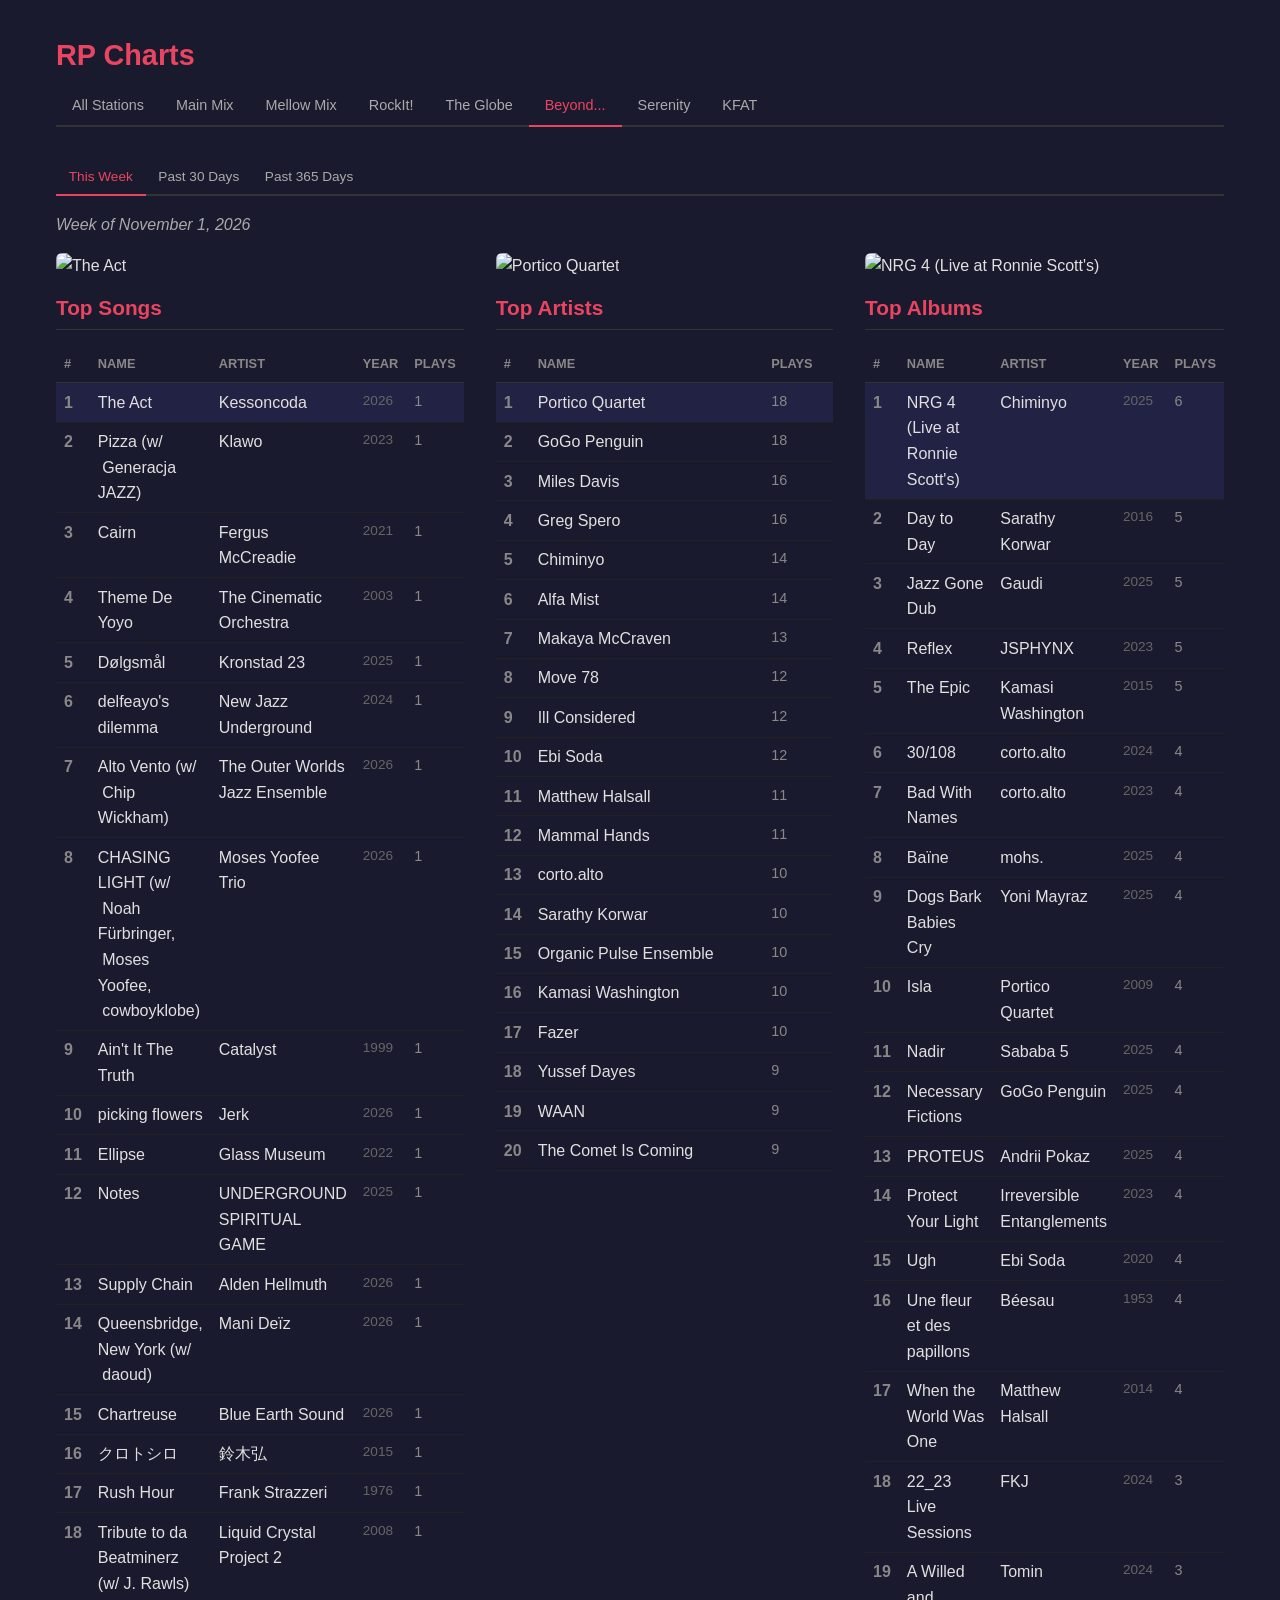
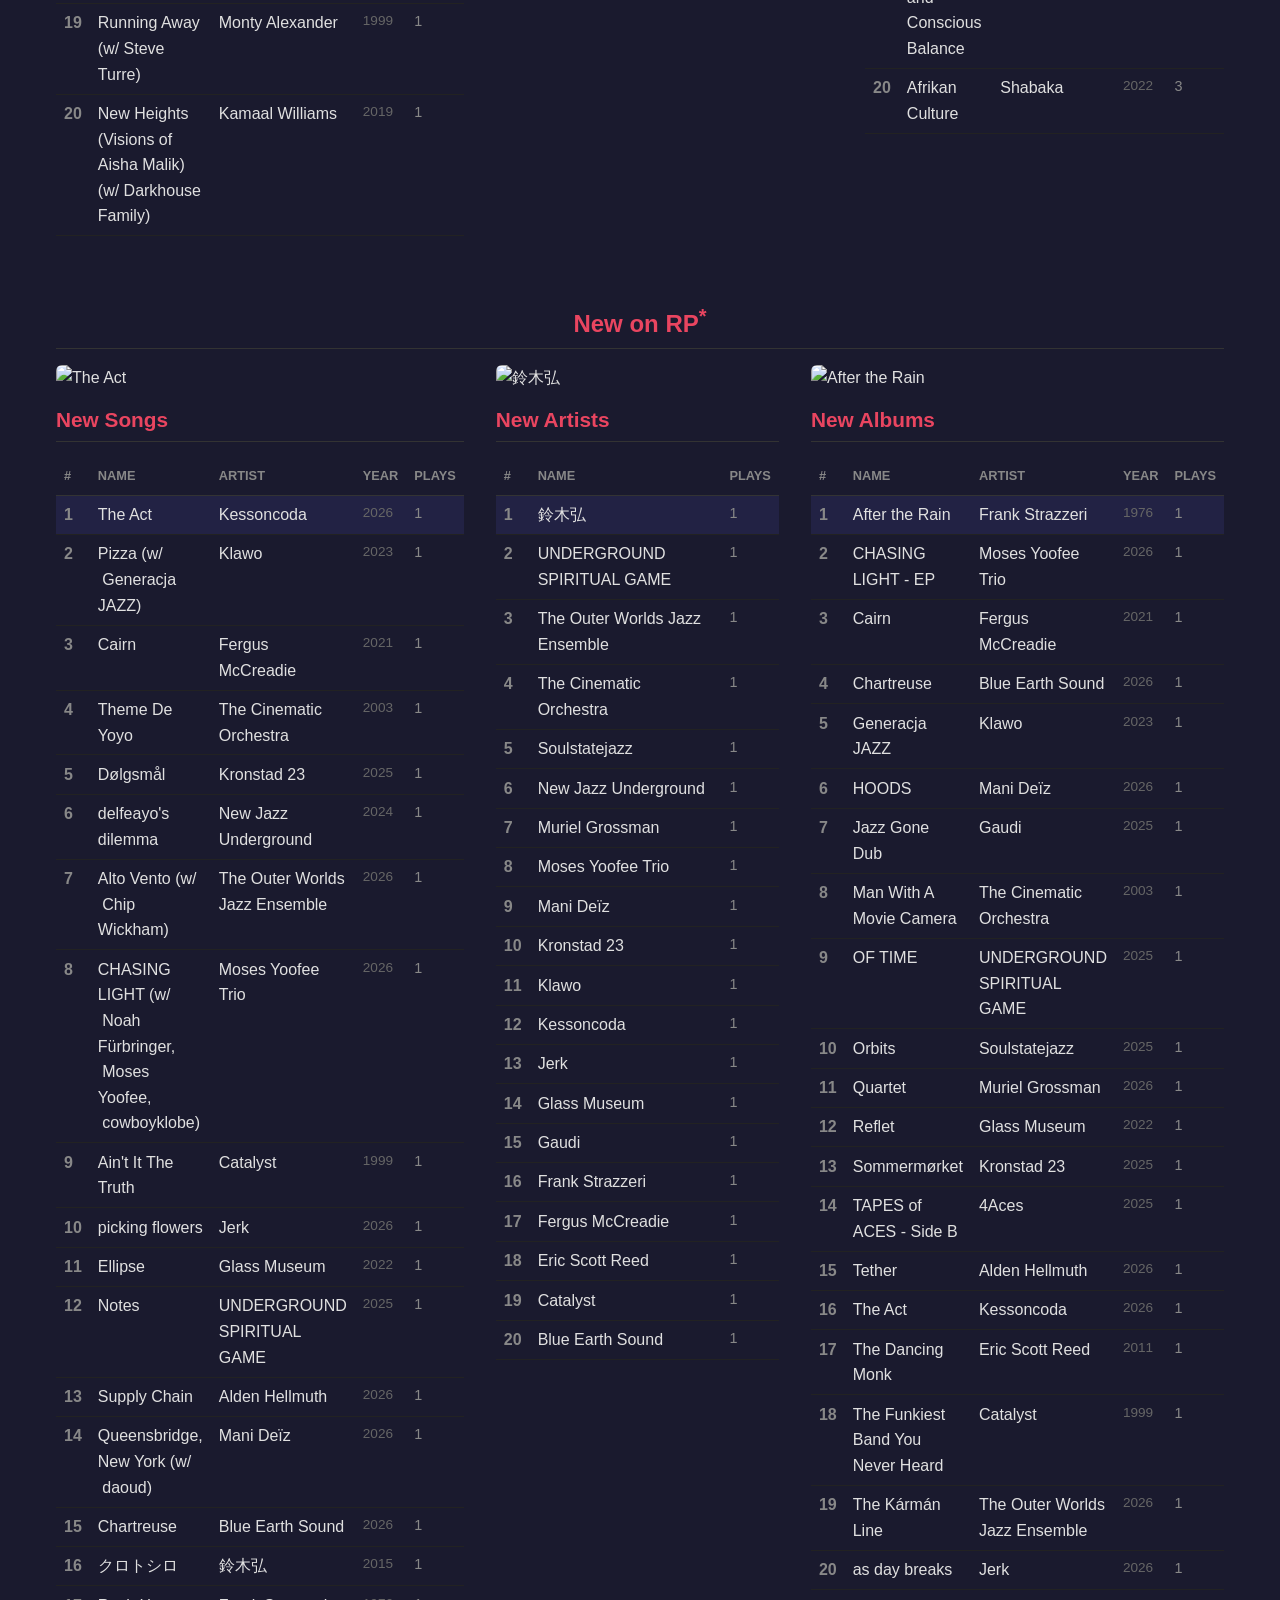
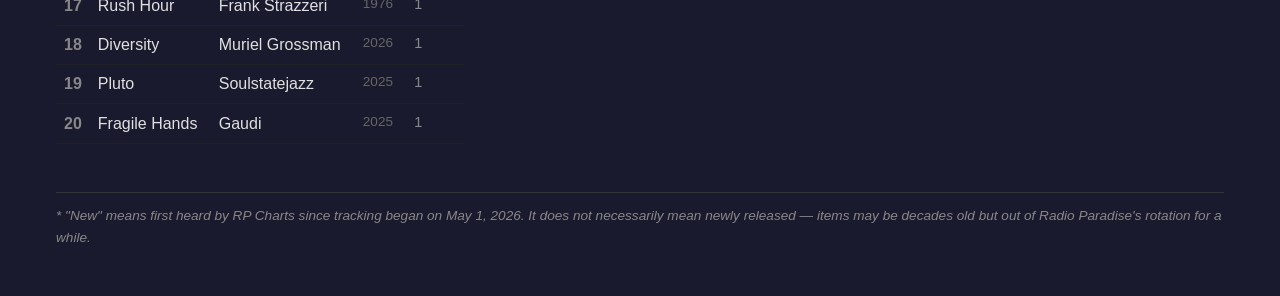
==== commit 0a9dca12: "Update charts" ====
--- a/beyond/index.html
+++ b/beyond/index.html
@@ -1,4 +1,4 @@
-<!doctype html><html lang=en><head><meta charset=utf-8><meta content="width=device-width,initial-scale=1" name=viewport><title>Beyond... — RP Charts</title><link href=https://pdfrg.github.io/rpcharts-site/style.css rel=stylesheet><body><div class=container><h1>RP Charts</h1><nav class=tabs><a href=https://pdfrg.github.io/rpcharts-site>All Stations</a><a href=https://pdfrg.github.io/rpcharts-site/main>Main Mix</a><a href=https://pdfrg.github.io/rpcharts-site/mellow>Mellow Mix</a><a href=https://pdfrg.github.io/rpcharts-site/rockit>RockIt!</a><a href=https://pdfrg.github.io/rpcharts-site/globe>The Globe</a><a class=active href=https://pdfrg.github.io/rpcharts-site/beyond>Beyond...</a><a href=https://pdfrg.github.io/rpcharts-site/serenity>Serenity</a><a href=https://pdfrg.github.io/rpcharts-site/kfat>KFAT</a></nav><nav class="tabs time-tabs"><a class=active data-range=weekly href=#>This Week</a><a data-range=monthly href=#>Past 30 Days</a><a data-range=yearly href=#>Past 365 Days</a></nav><div class=time-range id=weekly><p class=period>Week of October 25, 2026<div class=charts-grid><div class=chart-col><img alt=Tension class=chart-header-cover src=https://img.radioparadise.com/covers/l/21819.jpg><h2>Top Songs</h2><table><thead><tr><th>#<th>Name<th>Artist<th>Year<th>Plays<tbody><tr class=rank-1><td>1<td><a href=https://radioparadise.com/music/song/50369>Tension</a><td>Mulatu Astatke<td class=year>2024<td class=play-count>2<tr><td>2<td><a href=https://radioparadise.com/music/song/49222>Baïne</a><td>mohs.<td class=year>2025<td class=play-count>2<tr><td>3<td><a href=https://radioparadise.com/music/song/63032>Wine Shop Discount RPG</a><td>Matt Evans<td class=year>2026<td class=play-count>1<tr><td>4<td><a href=https://radioparadise.com/music/song/62769>Knowing That We Were Meant for Each Other</a><td>Monty Alexander<td class=year>1974<td class=play-count>1<tr><td>5<td><a href=https://radioparadise.com/music/song/62768>New Heights (Visions of Aisha Malik) (w/ Darkhouse Family)</a><td>Kamaal Williams<td class=year>2019<td class=play-count>1<tr><td>6<td><a href=https://radioparadise.com/music/song/62764>Without Basis</a><td>Triple Blind<td class=year>2026<td class=play-count>1<tr><td>7<td><a href=https://radioparadise.com/music/song/62757>Jam to Joe</a><td>Danakil Safari<td class=year>2026<td class=play-count>1<tr><td>8<td><a href=https://radioparadise.com/music/song/62755>Upper Westside Swing</a><td>Terrace Martin<td class=year>2026<td class=play-count>1<tr><td>9<td><a href=https://radioparadise.com/music/song/62752>Pinch (w/ corto.alto)</a><td>St. Barbe<td class=year>2026<td class=play-count>1<tr><td>10<td><a href=https://radioparadise.com/music/song/62751>Roundabout</a><td>Peter Somuah<td class=year>2026<td class=play-count>1<tr><td>11<td><a href=https://radioparadise.com/music/song/62747>From Afrika (w/ Gilad Atzmon)</a><td>Nikos Touliatos<td class=year>2025<td class=play-count>1<tr><td>12<td><a href=https://radioparadise.com/music/song/62744>Brother Earl</a><td>Work Money Death<td class=year>2026<td class=play-count>1<tr><td>13<td><a href=https://radioparadise.com/music/song/62739>Music</a><td>The Headhunters<td class=year>1975<td class=play-count>1<tr><td>14<td><a href=https://radioparadise.com/music/song/62736>50 Ways To Leave Your Lover - Live</a><td>Dr. Lonnie Smith<td class=year>2018<td class=play-count>1<tr><td>15<td><a href=https://radioparadise.com/music/song/62735>We Know</a><td>Irreversible Entanglements<td class=year>2026<td class=play-count>1<tr><td>16<td><a href=https://radioparadise.com/music/song/62733>Keep Going</a><td>Irreversible Entanglements<td class=year>2026<td class=play-count>1<tr><td>17<td><a href=https://radioparadise.com/music/song/62730>Maggot Brain</a><td>Flea<td class=year>2026<td class=play-count>1<tr><td>18<td><a href=https://radioparadise.com/music/song/62727>Who They Was</a><td>Omasta<td class=year>2025<td class=play-count>1<tr><td>19<td><a href=https://radioparadise.com/music/song/62726>Celestial Blues</a><td>Gary Bartz Ntu Troop<td class=year>1971<td class=play-count>1<tr><td>20<td><a href=https://radioparadise.com/music/song/62723>Cherokee</a><td>Clifford Brown, Max Roach Quintet<td class=year>1955<td class=play-count>1</table></div><div class=chart-col><img alt="Greg Spero" class=chart-header-cover src=https://img.radioparadise.com/covers/l/28035.jpg><h2>Top Artists</h2><table><thead><tr><th>#<th>Name<th>Plays<tbody><tr class=rank-1><td>1<td>Greg Spero<td class=play-count>21<tr><td>2<td>Portico Quartet<td class=play-count>18<tr><td>3<td>Miles Davis<td class=play-count>17<tr><td>4<td>GoGo Penguin<td class=play-count>17<tr><td>5<td>Kamasi Washington<td class=play-count>15<tr><td>6<td>Makaya McCraven<td class=play-count>13<tr><td>7<td>Ill Considered<td class=play-count>13<tr><td>8<td>Black Flower<td class=play-count>13<tr><td>9<td>Matthew Halsall<td class=play-count>12<tr><td>10<td>Mammal Hands<td class=play-count>12<tr><td>11<td>Ebi Soda<td class=play-count>12<tr><td>12<td>Chiminyo<td class=play-count>12<tr><td>13<td>corto.alto<td class=play-count>11<tr><td>14<td>The Comet Is Coming<td class=play-count>11<tr><td>15<td>Move 78<td class=play-count>11<tr><td>16<td>KAU<td class=play-count>11<tr><td>17<td>Herbie Hancock<td class=play-count>11<tr><td>18<td>Fazer<td class=play-count>11<tr><td>19<td>Alfa Mist<td class=play-count>11<tr><td>20<td>Yussef Dayes<td class=play-count>10</table></div><div class=chart-col><img alt="Sorry Music Polska" class=chart-header-cover src=https://img.radioparadise.com/covers/l/24531.jpg><h2>Top Albums</h2><table><thead><tr><th>#<th>Name<th>Artist<th>Year<th>Plays<tbody><tr class=rank-1><td>1<td><a href=https://radioparadise.com/music/album/24531>Sorry Music Polska</a><td>Pink Freud<td class=year>2003<td class=play-count>7<tr><td>2<td><a href=https://radioparadise.com/music/album/27508>TEN ONE TWO</a><td>Shake Stew<td class=year>2026<td class=play-count>7<tr><td>3<td><a href=https://radioparadise.com/music/album/22694>ok</a><td>daoud<td class=year>2025<td class=play-count>7<tr><td>4<td><a href=https://radioparadise.com/music/album/27173>A Future Untold / Marwa The Mountain</a><td>Shabaka<td class=year>2026<td class=play-count>5<tr><td>5<td><a href=https://radioparadise.com/music/album/20661>Echo Echo</a><td>WAAN<td class=year>2023<td class=play-count>5<tr><td>6<td><a href=https://radioparadise.com/music/album/24776>Everything Is Possible</a><td>Peace Flag Ensemble<td class=year>2025<td class=play-count>5<tr><td>7<td><a href=https://radioparadise.com/music/album/20632>Monument</a><td>Portico Quartet<td class=year>2021<td class=play-count>5<tr><td>8<td><a href=https://radioparadise.com/music/album/24240>PROTEUS</a><td>Andrii Pokaz<td class=year>2025<td class=play-count>5<tr><td>9<td><a href=https://radioparadise.com/music/album/23753>Reflex</a><td>JSPHYNX<td class=year>2023<td class=play-count>5<tr><td>10<td><a href=https://radioparadise.com/music/album/25121>Rites & Revelations</a><td>Laura Jurd<td class=year>2025<td class=play-count>5<tr><td>11<td><a href=https://radioparadise.com/music/album/20673>Ugh</a><td>Ebi Soda<td class=year>2020<td class=play-count>5<tr><td>12<td><a href=https://radioparadise.com/music/album/24446>2020-2021</a><td>Kessoncoda<td class=year>2023<td class=play-count>4<tr><td>13<td><a href=https://radioparadise.com/music/album/20859>A Humdrum Star</a><td>GoGo Penguin<td class=year>2018<td class=play-count>4<tr><td>14<td><a href=https://radioparadise.com/music/album/25113>Anemoia</a><td>Dishwasher_<td class=year>2025<td class=play-count>4<tr><td>15<td><a href=https://radioparadise.com/music/album/25092>Bibi</a><td>Filip Żółtowski Quartet<td class=year><td class=play-count>4<tr><td>16<td><a href=https://radioparadise.com/music/album/27267>Circadia</a><td>Mammal Hands<td class=year>2026<td class=play-count>4<tr><td>17<td><a href=https://radioparadise.com/music/album/24368>Distants</a><td>Koplant No<td class=year>2006<td class=play-count>4<tr><td>18<td><a href=https://radioparadise.com/music/album/24267>Dogs Bark Babies Cry</a><td>Yoni Mayraz<td class=year>2025<td class=play-count>4<tr><td>19<td><a href=https://radioparadise.com/music/album/24519>FUKUSHIMA</a><td>Sinsuke Fujieda Group<td class=year>2025<td class=play-count>4<tr><td>20<td><a href=https://radioparadise.com/music/album/20604>Fearless Movement</a><td>Kamasi Washington<td class=year>2024<td class=play-count>4</table></div></div><h2 class=section-heading>New on RP<sup>*</sup></h2><div class=charts-grid><div class=chart-col></div><div class=chart-col></div><div class=chart-col></div></div></div><div class=time-range id=monthly style=display:none><p class=period>Past 30 Days (since October 2, 2026)<div class=charts-grid><div class=chart-col><img alt=Tension class=chart-header-cover src=https://img.radioparadise.com/covers/l/21819.jpg><h2>Top Songs</h2><table><thead><tr><th>#<th>Name<th>Artist<th>Year<th>Plays<tbody><tr class=rank-1><td>1<td><a href=https://radioparadise.com/music/song/50369>Tension</a><td>Mulatu Astatke<td class=year>2024<td class=play-count>6<tr><td>2<td><a href=https://radioparadise.com/music/song/49222>Baïne</a><td>mohs.<td class=year>2025<td class=play-count>6<tr><td>3<td><a href=https://radioparadise.com/music/song/60507>Smell Of Fire</a><td>Jiyu<td class=year>2026<td class=play-count>3<tr><td>4<td><a href=https://radioparadise.com/music/song/60500>Dåligt Väder</a><td>Ishaaq Aarkistra<td class=year>2026<td class=play-count>3<tr><td>5<td><a href=https://radioparadise.com/music/song/60493>The Dark Eyes Of Martha Hirsch</a><td>Tomasz Stanko Quintet<td class=year>2009<td class=play-count>3<tr><td>6<td><a href=https://radioparadise.com/music/song/60487>Kingdom Come</a><td>Braxton Cook<td class=year>2025<td class=play-count>3<tr><td>7<td><a href=https://radioparadise.com/music/song/60484>Chahar (w/ Johan Berthling, Andreas Werliin)</a><td>Oren Ambarchi<td class=year>2025<td class=play-count>3<tr><td>8<td><a href=https://radioparadise.com/music/song/60482>The Way It Used to Be (w/ Paul Abrahams, Chris Schilder, Vic Higgins)</a><td>Pacific Express<td class=year>2012<td class=play-count>3<tr><td>9<td><a href=https://radioparadise.com/music/song/60477>A Trance Delay</a><td>Joe Westerlund<td class=year>2025<td class=play-count>3<tr><td>10<td><a href=https://radioparadise.com/music/song/60471>Can Tangle</a><td>Joe Westerlund<td class=year>2025<td class=play-count>3<tr><td>11<td><a href=https://radioparadise.com/music/song/60460>Gnawa Sweet / Icy Roads (Stacked)</a><td>Joe Armon-Jones<td class=year>2019<td class=play-count>3<tr><td>12<td><a href=https://radioparadise.com/music/song/60458>Hysteria</a><td>Shalosh<td class=year>2026<td class=play-count>3<tr><td>13<td><a href=https://radioparadise.com/music/song/60457>What Is The State Of Our State (Part 2) (w/ The Repeat Beat Poet)</a><td>Scrimshire<td class=year>2023<td class=play-count>3<tr><td>14<td><a href=https://radioparadise.com/music/song/60454>Refuge</a><td>Scrimshire<td class=year>2023<td class=play-count>3<tr><td>15<td><a href=https://radioparadise.com/music/song/60450>Roundabout</a><td>Peter Somuah<td class=year>2026<td class=play-count>3<tr><td>16<td><a href=https://radioparadise.com/music/song/60449> Linéage (w/ David Binney)</a><td>Rémi Cormier<td class=year>2026<td class=play-count>3<tr><td>17<td><a href=https://radioparadise.com/music/song/60448>Mimo</a><td>Ben Wendel<td class=year>2026<td class=play-count>3<tr><td>18<td><a href=https://radioparadise.com/music/song/60447>Eero</a><td>COLECTIVA<td class=year>2025<td class=play-count>3<tr><td>19<td><a href=https://radioparadise.com/music/song/60444>Mars</a><td>Soulstatejazz<td class=year>2025<td class=play-count>3<tr><td>20<td><a href=https://radioparadise.com/music/song/60442>Iris Murdoch</a><td>Adam O'Farrill<td class=year>1900<td class=play-count>3</table></div><div class=chart-col><img alt="Greg Spero" class=chart-header-cover src=https://img.radioparadise.com/covers/l/25939.jpg><h2>Top Artists</h2><table><thead><tr><th>#<th>Name<th>Plays<tbody><tr class=rank-1><td>1<td>Greg Spero<td class=play-count>76<tr><td>2<td>Portico Quartet<td class=play-count>69<tr><td>3<td>Miles Davis<td class=play-count>69<tr><td>4<td>GoGo Penguin<td class=play-count>67<tr><td>5<td>Ill Considered<td class=play-count>56<tr><td>6<td>Makaya McCraven<td class=play-count>54<tr><td>7<td>Ebi Soda<td class=play-count>54<tr><td>8<td>Mammal Hands<td class=play-count>52<tr><td>9<td>Move 78<td class=play-count>51<tr><td>10<td>Chiminyo<td class=play-count>50<tr><td>11<td>Kamasi Washington<td class=play-count>47<tr><td>12<td>Alfa Mist<td class=play-count>47<tr><td>13<td>Matthew Halsall<td class=play-count>45<tr><td>14<td>Yussef Dayes<td class=play-count>43<tr><td>15<td>The Comet Is Coming<td class=play-count>42<tr><td>16<td>Fazer<td class=play-count>42<tr><td>17<td>corto.alto<td class=play-count>41<tr><td>18<td>Shabaka<td class=play-count>38<tr><td>19<td>KAU<td class=play-count>37<tr><td>20<td>Herbie Hancock<td class=play-count>36</table></div><div class=chart-col><img alt=ok class=chart-header-cover src=https://img.radioparadise.com/covers/l/22694.jpg><h2>Top Albums</h2><table><thead><tr><th>#<th>Name<th>Artist<th>Year<th>Plays<tbody><tr class=rank-1><td>1<td><a href=https://radioparadise.com/music/album/22694>ok</a><td>daoud<td class=year>2025<td class=play-count>24<tr><td>2<td><a href=https://radioparadise.com/music/album/23753>Reflex</a><td>JSPHYNX<td class=year>2023<td class=play-count>18<tr><td>3<td><a href=https://radioparadise.com/music/album/24531>Sorry Music Polska</a><td>Pink Freud<td class=year>2003<td class=play-count>18<tr><td>4<td><a href=https://radioparadise.com/music/album/24240>PROTEUS</a><td>Andrii Pokaz<td class=year>2025<td class=play-count>17<tr><td>5<td><a href=https://radioparadise.com/music/album/20673>Ugh</a><td>Ebi Soda<td class=year>2020<td class=play-count>17<tr><td>6<td><a href=https://radioparadise.com/music/album/22988>Day to Day</a><td>Sarathy Korwar<td class=year>2016<td class=play-count>16<tr><td>7<td><a href=https://radioparadise.com/music/album/23414>Moons Melt Milk Light</a><td>Anenon<td class=year>2023<td class=play-count>16<tr><td>8<td><a href=https://radioparadise.com/music/album/22899>Roulette</a><td>Alfa Mist<td class=year>2025<td class=play-count>16<tr><td>9<td><a href=https://radioparadise.com/music/album/20661>Echo Echo</a><td>WAAN<td class=year>2023<td class=play-count>15<tr><td>10<td><a href=https://radioparadise.com/music/album/22738>NRG 4 (Live at Ronnie Scott's)</a><td>Chiminyo<td class=year>2025<td class=play-count>15<tr><td>11<td><a href=https://radioparadise.com/music/album/20745>Universal Beings</a><td>Makaya McCraven<td class=year>2018<td class=play-count>15<tr><td>12<td><a href=https://radioparadise.com/music/album/24368>Distants</a><td>Koplant No<td class=year>2006<td class=play-count>14<tr><td>13<td><a href=https://radioparadise.com/music/album/24267>Dogs Bark Babies Cry</a><td>Yoni Mayraz<td class=year>2025<td class=play-count>14<tr><td>14<td><a href=https://radioparadise.com/music/album/24521>Floa</a><td>Mammal Hands<td class=year>2016<td class=play-count>14<tr><td>15<td><a href=https://radioparadise.com/music/album/21304>Memory Streams</a><td>Portico Quartet<td class=year>2019<td class=play-count>14<tr><td>16<td><a href=https://radioparadise.com/music/album/27508>TEN ONE TWO</a><td>Shake Stew<td class=year>2026<td class=play-count>14<tr><td>17<td><a href=https://radioparadise.com/music/album/20760>The Epic</a><td>Kamasi Washington<td class=year>2015<td class=play-count>14<tr><td>18<td><a href=https://radioparadise.com/music/album/20791>Bad With Names</a><td>corto.alto<td class=year>2023<td class=play-count>13<tr><td>19<td><a href=https://radioparadise.com/music/album/20879>La Saboteuse</a><td>Yazz Ahmed<td class=year>2017<td class=play-count>13<tr><td>20<td><a href=https://radioparadise.com/music/album/20632>Monument</a><td>Portico Quartet<td class=year>2021<td class=play-count>13</table></div></div><h2 class=section-heading>New on RP<sup>*</sup></h2><div class=charts-grid><div class=chart-col></div><div class=chart-col></div><div class=chart-col></div></div></div><div class=time-range id=yearly style=display:none><p class=period>Past 365 Days (since November 1, 2025)<div class=charts-grid><div class=chart-col><img alt=Tension class=chart-header-cover src=https://img.radioparadise.com/covers/l/21819.jpg><h2>Top Songs</h2><table><thead><tr><th>#<th>Name<th>Artist<th>Year<th>Plays<tbody><tr class=rank-1><td>1<td><a href=https://radioparadise.com/music/song/50369>Tension</a><td>Mulatu Astatke<td class=year>2024<td class=play-count>33<tr><td>2<td><a href=https://radioparadise.com/music/song/49222>Baïne</a><td>mohs.<td class=year>2025<td class=play-count>32<tr><td>3<td><a href=https://radioparadise.com/music/song/59870>Tujunga</a><td>Ikebe Shakedown<td class=year>2011<td class=play-count>17<tr><td>4<td><a href=https://radioparadise.com/music/song/57617>The Move</a><td>Matthew Halsall<td class=year>2016<td class=play-count>17<tr><td>5<td><a href=https://radioparadise.com/music/song/57343>Mganga (w/ Eddie Henderson, Patrice Rushen, Henry The Skipper Franklin, Craig Handy)</a><td>Mike Clark<td class=year>2025<td class=play-count>17<tr><td>6<td><a href=https://radioparadise.com/music/song/57255>A Thing With Feathers</a><td>Aleksi Kinnunen & Aki Himanen<td class=year><td class=play-count>17<tr><td>7<td><a href=https://radioparadise.com/music/song/57225>Leven Is Door</a><td>Dishwasher_<td class=year>2025<td class=play-count>17<tr><td>8<td><a href=https://radioparadise.com/music/song/57223>The Process Is The Purpose</a><td>Move 78<td class=year><td class=play-count>17<tr><td>9<td><a href=https://radioparadise.com/music/song/57174>Viewpoint</a><td>Filip Żółtowski Quartet<td class=year><td class=play-count>17<tr><td>10<td><a href=https://radioparadise.com/music/song/55936>Somebody Caught Me</a><td>The JuJu Exchange<td class=year>2025<td class=play-count>17<tr><td>11<td><a href=https://radioparadise.com/music/song/55926>Memory Hole (Feat Mika Reani)</a><td>Bar Geva<td class=year>2025<td class=play-count>17<tr><td>12<td><a href=https://radioparadise.com/music/song/55923>ROSE PISCINE (w/ Ferdi)</a><td>VEEKO<td class=year>2025<td class=play-count>17<tr><td>13<td><a href=https://radioparadise.com/music/song/55916>My Man's Gone Now (w/ Wojtek Mazolewski)</a><td>Pink Freud<td class=year>2003<td class=play-count>17<tr><td>14<td><a href=https://radioparadise.com/music/song/55914>Jazz Fajny Jest (w/ Wojtek Mazolewski)</a><td>Pink Freud<td class=year>2003<td class=play-count>17<tr><td>15<td><a href=https://radioparadise.com/music/song/55907>Play To Win</a><td>Theon Cross<td class=year>2025<td class=play-count>17<tr><td>16<td><a href=https://radioparadise.com/music/song/55899>Becoming</a><td>Mammal Hands<td class=year>2018<td class=play-count>17<tr><td>17<td><a href=https://radioparadise.com/music/song/55895>Follow the Earworm, Pt. 2</a><td>Move 78<td class=year>2022<td class=play-count>17<tr><td>18<td><a href=https://radioparadise.com/music/song/55888>Hourglass</a><td>Mammal Hands<td class=year>2016<td class=play-count>17<tr><td>19<td><a href=https://radioparadise.com/music/song/55886>Quiet Fire</a><td>Mammal Hands<td class=year>2016<td class=play-count>17<tr><td>20<td><a href=https://radioparadise.com/music/song/55881>Fukushima</a><td>Sinsuke Fujieda Group<td class=year>2025<td class=play-count>17</table></div><div class=chart-col><img alt="Greg Spero" class=chart-header-cover src=https://img.radioparadise.com/covers/l/24437.jpg><h2>Top Artists</h2><table><thead><tr><th>#<th>Name<th>Plays<tbody><tr class=rank-1><td>1<td>Greg Spero<td class=play-count>443<tr><td>2<td>Miles Davis<td class=play-count>424<tr><td>3<td>Portico Quartet<td class=play-count>414<tr><td>4<td>GoGo Penguin<td class=play-count>398<tr><td>5<td>Ill Considered<td class=play-count>344<tr><td>6<td>Ebi Soda<td class=play-count>338<tr><td>7<td>Makaya McCraven<td class=play-count>328<tr><td>8<td>Move 78<td class=play-count>323<tr><td>9<td>Mammal Hands<td class=play-count>316<tr><td>10<td>Chiminyo<td class=play-count>305<tr><td>11<td>Alfa Mist<td class=play-count>285<tr><td>12<td>Matthew Halsall<td class=play-count>263<tr><td>13<td>Kamasi Washington<td class=play-count>259<tr><td>14<td>Yussef Dayes<td class=play-count>253<tr><td>15<td>Fazer<td class=play-count>251<tr><td>16<td>The Comet Is Coming<td class=play-count>247<tr><td>17<td>corto.alto<td class=play-count>244<tr><td>18<td>Shabaka<td class=play-count>228<tr><td>19<td>Herbie Hancock<td class=play-count>207<tr><td>20<td>KAU<td class=play-count>204</table></div><div class=chart-col><img alt=ok class=chart-header-cover src=https://img.radioparadise.com/covers/l/22694.jpg><h2>Top Albums</h2><table><thead><tr><th>#<th>Name<th>Artist<th>Year<th>Plays<tbody><tr class=rank-1><td>1<td><a href=https://radioparadise.com/music/album/22694>ok</a><td>daoud<td class=year>2025<td class=play-count>138<tr><td>2<td><a href=https://radioparadise.com/music/album/23753>Reflex</a><td>JSPHYNX<td class=year>2023<td class=play-count>105<tr><td>3<td><a href=https://radioparadise.com/music/album/22738>NRG 4 (Live at Ronnie Scott's)</a><td>Chiminyo<td class=year>2025<td class=play-count>100<tr><td>4<td><a href=https://radioparadise.com/music/album/22988>Day to Day</a><td>Sarathy Korwar<td class=year>2016<td class=play-count>97<tr><td>5<td><a href=https://radioparadise.com/music/album/20673>Ugh</a><td>Ebi Soda<td class=year>2020<td class=play-count>97<tr><td>6<td><a href=https://radioparadise.com/music/album/24240>PROTEUS</a><td>Andrii Pokaz<td class=year>2025<td class=play-count>93<tr><td>7<td><a href=https://radioparadise.com/music/album/24531>Sorry Music Polska</a><td>Pink Freud<td class=year>2003<td class=play-count>92<tr><td>8<td><a href=https://radioparadise.com/music/album/23414>Moons Melt Milk Light</a><td>Anenon<td class=year>2023<td class=play-count>91<tr><td>9<td><a href=https://radioparadise.com/music/album/22899>Roulette</a><td>Alfa Mist<td class=year>2025<td class=play-count>89<tr><td>10<td><a href=https://radioparadise.com/music/album/20745>Universal Beings</a><td>Makaya McCraven<td class=year>2018<td class=play-count>89<tr><td>11<td><td><td class=year><td class=play-count>88<tr><td>12<td><a href=https://radioparadise.com/music/album/20661>Echo Echo</a><td>WAAN<td class=year>2023<td class=play-count>82<tr><td>13<td><a href=https://radioparadise.com/music/album/24521>Floa</a><td>Mammal Hands<td class=year>2016<td class=play-count>82<tr><td>14<td><a href=https://radioparadise.com/music/album/24267>Dogs Bark Babies Cry</a><td>Yoni Mayraz<td class=year>2025<td class=play-count>81<tr><td>15<td><a href=https://radioparadise.com/music/album/21304>Memory Streams</a><td>Portico Quartet<td class=year>2019<td class=play-count>81<tr><td>16<td><a href=https://radioparadise.com/music/album/20937>cloud high in dreams, but heavy in the air</a><td>Athletic Progression<td class=year>2021<td class=play-count>81<tr><td>17<td><a href=https://radioparadise.com/music/album/20791>Bad With Names</a><td>corto.alto<td class=year>2023<td class=play-count>80<tr><td>18<td><a href=https://radioparadise.com/music/album/22383>Frank Dean and Andrew</a><td>Ebi Soda<td class=year>2025<td class=play-count>80<tr><td>19<td><a href=https://radioparadise.com/music/album/21314>Isla</a><td>Portico Quartet<td class=year>2009<td class=play-count>80<tr><td>20<td><a href=https://radioparadise.com/music/album/20391>Plex</a><td>Fazer<td class=year>2022<td class=play-count>80</table></div></div><h2 class=section-heading>New on RP<sup>*</sup></h2><div class=charts-grid><div class=chart-col><img alt=Tension class=chart-header-cover src=https://img.radioparadise.com/covers/l/21819.jpg><h2>New Songs</h2><table><thead><tr><th>#<th>Name<th>Artist<th>Year<th>Plays<tbody><tr class=rank-1><td>1<td><a href=https://radioparadise.com/music/song/50369>Tension</a><td>Mulatu Astatke<td class=year>2024<td class=play-count>33<tr><td>2<td><a href=https://radioparadise.com/music/song/49222>Baïne</a><td>mohs.<td class=year>2025<td class=play-count>32<tr><td>3<td><a href=https://radioparadise.com/music/song/59870>Tujunga</a><td>Ikebe Shakedown<td class=year>2011<td class=play-count>17<tr><td>4<td><a href=https://radioparadise.com/music/song/57617>The Move</a><td>Matthew Halsall<td class=year>2016<td class=play-count>17<tr><td>5<td><a href=https://radioparadise.com/music/song/57343>Mganga (w/ Eddie Henderson, Patrice Rushen, Henry The Skipper Franklin, Craig Handy)</a><td>Mike Clark<td class=year>2025<td class=play-count>17<tr><td>6<td><a href=https://radioparadise.com/music/song/57255>A Thing With Feathers</a><td>Aleksi Kinnunen & Aki Himanen<td class=year><td class=play-count>17<tr><td>7<td><a href=https://radioparadise.com/music/song/57225>Leven Is Door</a><td>Dishwasher_<td class=year>2025<td class=play-count>17<tr><td>8<td><a href=https://radioparadise.com/music/song/57223>The Process Is The Purpose</a><td>Move 78<td class=year><td class=play-count>17<tr><td>9<td><a href=https://radioparadise.com/music/song/57174>Viewpoint</a><td>Filip Żółtowski Quartet<td class=year><td class=play-count>17<tr><td>10<td><a href=https://radioparadise.com/music/song/55936>Somebody Caught Me</a><td>The JuJu Exchange<td class=year>2025<td class=play-count>17<tr><td>11<td><a href=https://radioparadise.com/music/song/55926>Memory Hole (Feat Mika Reani)</a><td>Bar Geva<td class=year>2025<td class=play-count>17<tr><td>12<td><a href=https://radioparadise.com/music/song/55923>ROSE PISCINE (w/ Ferdi)</a><td>VEEKO<td class=year>2025<td class=play-count>17<tr><td>13<td><a href=https://radioparadise.com/music/song/55916>My Man's Gone Now (w/ Wojtek Mazolewski)</a><td>Pink Freud<td class=year>2003<td class=play-count>17<tr><td>14<td><a href=https://radioparadise.com/music/song/55914>Jazz Fajny Jest (w/ Wojtek Mazolewski)</a><td>Pink Freud<td class=year>2003<td class=play-count>17<tr><td>15<td><a href=https://radioparadise.com/music/song/55907>Play To Win</a><td>Theon Cross<td class=year>2025<td class=play-count>17<tr><td>16<td><a href=https://radioparadise.com/music/song/55899>Becoming</a><td>Mammal Hands<td class=year>2018<td class=play-count>17<tr><td>17<td><a href=https://radioparadise.com/music/song/55895>Follow the Earworm, Pt. 2</a><td>Move 78<td class=year>2022<td class=play-count>17<tr><td>18<td><a href=https://radioparadise.com/music/song/55888>Hourglass</a><td>Mammal Hands<td class=year>2016<td class=play-count>17<tr><td>19<td><a href=https://radioparadise.com/music/song/55886>Quiet Fire</a><td>Mammal Hands<td class=year>2016<td class=play-count>17<tr><td>20<td><a href=https://radioparadise.com/music/song/55881>Fukushima</a><td>Sinsuke Fujieda Group<td class=year>2025<td class=play-count>17</table></div><div class=chart-col><img alt="Greg Spero" class=chart-header-cover src=https://img.radioparadise.com/covers/l/24437.jpg><h2>New Artists</h2><table><thead><tr><th>#<th>Name<th>Plays<tbody><tr class=rank-1><td>1<td>Greg Spero<td class=play-count>443<tr><td>2<td>Miles Davis<td class=play-count>424<tr><td>3<td>Portico Quartet<td class=play-count>414<tr><td>4<td>GoGo Penguin<td class=play-count>398<tr><td>5<td>Ill Considered<td class=play-count>344<tr><td>6<td>Ebi Soda<td class=play-count>338<tr><td>7<td>Makaya McCraven<td class=play-count>328<tr><td>8<td>Move 78<td class=play-count>323<tr><td>9<td>Mammal Hands<td class=play-count>316<tr><td>10<td>Chiminyo<td class=play-count>305<tr><td>11<td>Alfa Mist<td class=play-count>285<tr><td>12<td>Matthew Halsall<td class=play-count>263<tr><td>13<td>Kamasi Washington<td class=play-count>259<tr><td>14<td>Yussef Dayes<td class=play-count>253<tr><td>15<td>Fazer<td class=play-count>251<tr><td>16<td>The Comet Is Coming<td class=play-count>247<tr><td>17<td>corto.alto<td class=play-count>244<tr><td>18<td>Shabaka<td class=play-count>228<tr><td>19<td>Herbie Hancock<td class=play-count>207<tr><td>20<td>KAU<td class=play-count>204</table></div><div class=chart-col><img alt=ok class=chart-header-cover src=https://img.radioparadise.com/covers/l/22694.jpg><h2>New Albums</h2><table><thead><tr><th>#<th>Name<th>Artist<th>Year<th>Plays<tbody><tr class=rank-1><td>1<td><a href=https://radioparadise.com/music/album/22694>ok</a><td>daoud<td class=year>2025<td class=play-count>138<tr><td>2<td><a href=https://radioparadise.com/music/album/23753>Reflex</a><td>JSPHYNX<td class=year>2023<td class=play-count>105<tr><td>3<td><a href=https://radioparadise.com/music/album/22738>NRG 4 (Live at Ronnie Scott's)</a><td>Chiminyo<td class=year>2025<td class=play-count>100<tr><td>4<td><a href=https://radioparadise.com/music/album/22988>Day to Day</a><td>Sarathy Korwar<td class=year>2016<td class=play-count>97<tr><td>5<td><a href=https://radioparadise.com/music/album/20673>Ugh</a><td>Ebi Soda<td class=year>2020<td class=play-count>97<tr><td>6<td><a href=https://radioparadise.com/music/album/24240>PROTEUS</a><td>Andrii Pokaz<td class=year>2025<td class=play-count>93<tr><td>7<td><a href=https://radioparadise.com/music/album/24531>Sorry Music Polska</a><td>Pink Freud<td class=year>2003<td class=play-count>92<tr><td>8<td><a href=https://radioparadise.com/music/album/23414>Moons Melt Milk Light</a><td>Anenon<td class=year>2023<td class=play-count>91<tr><td>9<td><a href=https://radioparadise.com/music/album/22899>Roulette</a><td>Alfa Mist<td class=year>2025<td class=play-count>89<tr><td>10<td><a href=https://radioparadise.com/music/album/20745>Universal Beings</a><td>Makaya McCraven<td class=year>2018<td class=play-count>89<tr><td>11<td><td><td class=year><td class=play-count>88<tr><td>12<td><a href=https://radioparadise.com/music/album/20661>Echo Echo</a><td>WAAN<td class=year>2023<td class=play-count>82<tr><td>13<td><a href=https://radioparadise.com/music/album/24521>Floa</a><td>Mammal Hands<td class=year>2016<td class=play-count>82<tr><td>14<td><a href=https://radioparadise.com/music/album/24267>Dogs Bark Babies Cry</a><td>Yoni Mayraz<td class=year>2025<td class=play-count>81<tr><td>15<td><a href=https://radioparadise.com/music/album/21304>Memory Streams</a><td>Portico Quartet<td class=year>2019<td class=play-count>81<tr><td>16<td><a href=https://radioparadise.com/music/album/20937>cloud high in dreams, but heavy in the air</a><td>Athletic Progression<td class=year>2021<td class=play-count>81<tr><td>17<td><a href=https://radioparadise.com/music/album/20791>Bad With Names</a><td>corto.alto<td class=year>2023<td class=play-count>80<tr><td>18<td><a href=https://radioparadise.com/music/album/22383>Frank Dean and Andrew</a><td>Ebi Soda<td class=year>2025<td class=play-count>80<tr><td>19<td><a href=https://radioparadise.com/music/album/21314>Isla</a><td>Portico Quartet<td class=year>2009<td class=play-count>80<tr><td>20<td><a href=https://radioparadise.com/music/album/20391>Plex</a><td>Fazer<td class=year>2022<td class=play-count>80</table></div></div></div><p class=footnote>* "New" means first heard by RP Charts since tracking began on May 1, 2026. It does not necessarily mean newly released — items may be decades old but out of Radio Paradise's rotation for a while.</div><script>document.querySelectorAll('.time-tabs a').forEach(function(tab) {
+<!doctype html><html lang=en><head><meta charset=utf-8><meta content="width=device-width,initial-scale=1" name=viewport><title>Beyond... — RP Charts</title><link href=https://pdfrg.github.io/rpcharts-site/style.css rel=stylesheet><body><div class=container><h1>RP Charts</h1><nav class=tabs><a href=https://pdfrg.github.io/rpcharts-site>All Stations</a><a href=https://pdfrg.github.io/rpcharts-site/main>Main Mix</a><a href=https://pdfrg.github.io/rpcharts-site/mellow>Mellow Mix</a><a href=https://pdfrg.github.io/rpcharts-site/rockit>RockIt!</a><a href=https://pdfrg.github.io/rpcharts-site/globe>The Globe</a><a class=active href=https://pdfrg.github.io/rpcharts-site/beyond>Beyond...</a><a href=https://pdfrg.github.io/rpcharts-site/serenity>Serenity</a><a href=https://pdfrg.github.io/rpcharts-site/kfat>KFAT</a></nav><nav class="tabs time-tabs"><a class=active data-range=weekly href=#>This Week</a><a data-range=monthly href=#>Past 30 Days</a><a data-range=yearly href=#>Past 365 Days</a></nav><div class=time-range id=weekly><p class=period>Week of November 1, 2026<div class=charts-grid><div class=chart-col><img alt="The Act" class=chart-header-cover src=https://img.radioparadise.com/covers/l/33927.jpg><h2>Top Songs</h2><table><thead><tr><th>#<th>Name<th>Artist<th>Year<th>Plays<tbody><tr class=rank-1><td>1<td><a href=https://radioparadise.com/music/song/71634>The Act</a><td>Kessoncoda<td class=year>2026<td class=play-count>1<tr><td>2<td><a href=https://radioparadise.com/music/song/71618>Pizza (w/  Generacja JAZZ)</a><td>Klawo<td class=year>2023<td class=play-count>1<tr><td>3<td><a href=https://radioparadise.com/music/song/71578>Cairn</a><td>Fergus McCreadie<td class=year>2021<td class=play-count>1<tr><td>4<td><a href=https://radioparadise.com/music/song/71575>Theme De Yoyo</a><td>The Cinematic Orchestra<td class=year>2003<td class=play-count>1<tr><td>5<td><a href=https://radioparadise.com/music/song/66720>Dølgsmål</a><td>Kronstad 23<td class=year>2025<td class=play-count>1<tr><td>6<td><a href=https://radioparadise.com/music/song/66700>delfeayo's dilemma</a><td>New Jazz Underground<td class=year>2024<td class=play-count>1<tr><td>7<td><a href=https://radioparadise.com/music/song/66689>Alto Vento (w/  Chip Wickham)</a><td>The Outer Worlds Jazz Ensemble<td class=year>2026<td class=play-count>1<tr><td>8<td><a href=https://radioparadise.com/music/song/66659>CHASING LIGHT (w/  Noah Fürbringer,  Moses Yoofee,  cowboyklobe)</a><td>Moses Yoofee Trio<td class=year>2026<td class=play-count>1<tr><td>9<td><a href=https://radioparadise.com/music/song/66657>Ain't It The Truth</a><td>Catalyst<td class=year>1999<td class=play-count>1<tr><td>10<td><a href=https://radioparadise.com/music/song/66651>picking flowers</a><td>Jerk<td class=year>2026<td class=play-count>1<tr><td>11<td><a href=https://radioparadise.com/music/song/66634>Ellipse</a><td>Glass Museum<td class=year>2022<td class=play-count>1<tr><td>12<td><a href=https://radioparadise.com/music/song/66598>Notes</a><td>UNDERGROUND SPIRITUAL GAME<td class=year>2025<td class=play-count>1<tr><td>13<td><a href=https://radioparadise.com/music/song/66595>Supply Chain</a><td>Alden Hellmuth<td class=year>2026<td class=play-count>1<tr><td>14<td><a href=https://radioparadise.com/music/song/66580>Queensbridge, New York (w/  daoud)</a><td>Mani Deïz<td class=year>2026<td class=play-count>1<tr><td>15<td><a href=https://radioparadise.com/music/song/63069>Chartreuse</a><td>Blue Earth Sound<td class=year>2026<td class=play-count>1<tr><td>16<td><a href=https://radioparadise.com/music/song/63054>クロトシロ</a><td>鈴木弘<td class=year>2015<td class=play-count>1<tr><td>17<td><a href=https://radioparadise.com/music/song/63047>Rush Hour</a><td>Frank Strazzeri<td class=year>1976<td class=play-count>1<tr><td>18<td><a href=https://radioparadise.com/music/song/62773>Tribute to da Beatminerz (w/ J. Rawls)</a><td>Liquid Crystal Project 2<td class=year>2008<td class=play-count>1<tr><td>19<td><a href=https://radioparadise.com/music/song/62771>Running Away (w/ Steve Turre)</a><td>Monty Alexander<td class=year>1999<td class=play-count>1<tr><td>20<td><a href=https://radioparadise.com/music/song/62768>New Heights (Visions of Aisha Malik) (w/ Darkhouse Family)</a><td>Kamaal Williams<td class=year>2019<td class=play-count>1</table></div><div class=chart-col><img alt="Portico Quartet" class=chart-header-cover src=https://img.radioparadise.com/covers/l/21308.jpg><h2>Top Artists</h2><table><thead><tr><th>#<th>Name<th>Plays<tbody><tr class=rank-1><td>1<td>Portico Quartet<td class=play-count>18<tr><td>2<td>GoGo Penguin<td class=play-count>18<tr><td>3<td>Miles Davis<td class=play-count>16<tr><td>4<td>Greg Spero<td class=play-count>16<tr><td>5<td>Chiminyo<td class=play-count>14<tr><td>6<td>Alfa Mist<td class=play-count>14<tr><td>7<td>Makaya McCraven<td class=play-count>13<tr><td>8<td>Move 78<td class=play-count>12<tr><td>9<td>Ill Considered<td class=play-count>12<tr><td>10<td>Ebi Soda<td class=play-count>12<tr><td>11<td>Matthew Halsall<td class=play-count>11<tr><td>12<td>Mammal Hands<td class=play-count>11<tr><td>13<td>corto.alto<td class=play-count>10<tr><td>14<td>Sarathy Korwar<td class=play-count>10<tr><td>15<td>Organic Pulse Ensemble<td class=play-count>10<tr><td>16<td>Kamasi Washington<td class=play-count>10<tr><td>17<td>Fazer<td class=play-count>10<tr><td>18<td>Yussef Dayes<td class=play-count>9<tr><td>19<td>WAAN<td class=play-count>9<tr><td>20<td>The Comet Is Coming<td class=play-count>9</table></div><div class=chart-col><img alt="NRG 4 (Live at Ronnie Scott's)" class=chart-header-cover src=https://img.radioparadise.com/covers/l/22738.jpg><h2>Top Albums</h2><table><thead><tr><th>#<th>Name<th>Artist<th>Year<th>Plays<tbody><tr class=rank-1><td>1<td><a href=https://radioparadise.com/music/album/22738>NRG 4 (Live at Ronnie Scott's)</a><td>Chiminyo<td class=year>2025<td class=play-count>6<tr><td>2<td><a href=https://radioparadise.com/music/album/22988>Day to Day</a><td>Sarathy Korwar<td class=year>2016<td class=play-count>5<tr><td>3<td><a href=https://radioparadise.com/music/album/26741>Jazz Gone Dub</a><td>Gaudi<td class=year>2025<td class=play-count>5<tr><td>4<td><a href=https://radioparadise.com/music/album/23753>Reflex</a><td>JSPHYNX<td class=year>2023<td class=play-count>5<tr><td>5<td><a href=https://radioparadise.com/music/album/20760>The Epic</a><td>Kamasi Washington<td class=year>2015<td class=play-count>5<tr><td>6<td><a href=https://radioparadise.com/music/album/21685>30/108</a><td>corto.alto<td class=year>2024<td class=play-count>4<tr><td>7<td><a href=https://radioparadise.com/music/album/20791>Bad With Names</a><td>corto.alto<td class=year>2023<td class=play-count>4<tr><td>8<td><a href=https://radioparadise.com/music/album/22377>Baïne</a><td>mohs.<td class=year>2025<td class=play-count>4<tr><td>9<td><a href=https://radioparadise.com/music/album/24267>Dogs Bark Babies Cry</a><td>Yoni Mayraz<td class=year>2025<td class=play-count>4<tr><td>10<td><a href=https://radioparadise.com/music/album/21314>Isla</a><td>Portico Quartet<td class=year>2009<td class=play-count>4<tr><td>11<td><a href=https://radioparadise.com/music/album/22693>Nadir</a><td>Sababa 5<td class=year>2025<td class=play-count>4<tr><td>12<td><a href=https://radioparadise.com/music/album/22661>Necessary Fictions</a><td>GoGo Penguin<td class=year>2025<td class=play-count>4<tr><td>13<td><a href=https://radioparadise.com/music/album/24240>PROTEUS</a><td>Andrii Pokaz<td class=year>2025<td class=play-count>4<tr><td>14<td><a href=https://radioparadise.com/music/album/25313>Protect Your Light</a><td>Irreversible Entanglements<td class=year>2023<td class=play-count>4<tr><td>15<td><a href=https://radioparadise.com/music/album/20673>Ugh</a><td>Ebi Soda<td class=year>2020<td class=play-count>4<tr><td>16<td><a href=https://radioparadise.com/music/album/25251>Une fleur et des papillons</a><td>Béesau<td class=year>1953<td class=play-count>4<tr><td>17<td><a href=https://radioparadise.com/music/album/25328>When the World Was One</a><td>Matthew Halsall<td class=year>2014<td class=play-count>4<tr><td>18<td><a href=https://radioparadise.com/music/album/26725>22_23 Live Sessions</a><td>FKJ<td class=year>2024<td class=play-count>3<tr><td>19<td><a href=https://radioparadise.com/music/album/25162>A Willed and Conscious Balance</a><td>Tomin<td class=year>2024<td class=play-count>3<tr><td>20<td><a href=https://radioparadise.com/music/album/20935>Afrikan Culture</a><td>Shabaka<td class=year>2022<td class=play-count>3</table></div></div><h2 class=section-heading>New on RP<sup>*</sup></h2><div class=charts-grid><div class=chart-col><img alt="The Act" class=chart-header-cover src=https://img.radioparadise.com/covers/l/33927.jpg><h2>New Songs</h2><table><thead><tr><th>#<th>Name<th>Artist<th>Year<th>Plays<tbody><tr class=rank-1><td>1<td><a href=https://radioparadise.com/music/song/71634>The Act</a><td>Kessoncoda<td class=year>2026<td class=play-count>1<tr><td>2<td><a href=https://radioparadise.com/music/song/71618>Pizza (w/  Generacja JAZZ)</a><td>Klawo<td class=year>2023<td class=play-count>1<tr><td>3<td><a href=https://radioparadise.com/music/song/71578>Cairn</a><td>Fergus McCreadie<td class=year>2021<td class=play-count>1<tr><td>4<td><a href=https://radioparadise.com/music/song/71575>Theme De Yoyo</a><td>The Cinematic Orchestra<td class=year>2003<td class=play-count>1<tr><td>5<td><a href=https://radioparadise.com/music/song/66720>Dølgsmål</a><td>Kronstad 23<td class=year>2025<td class=play-count>1<tr><td>6<td><a href=https://radioparadise.com/music/song/66700>delfeayo's dilemma</a><td>New Jazz Underground<td class=year>2024<td class=play-count>1<tr><td>7<td><a href=https://radioparadise.com/music/song/66689>Alto Vento (w/  Chip Wickham)</a><td>The Outer Worlds Jazz Ensemble<td class=year>2026<td class=play-count>1<tr><td>8<td><a href=https://radioparadise.com/music/song/66659>CHASING LIGHT (w/  Noah Fürbringer,  Moses Yoofee,  cowboyklobe)</a><td>Moses Yoofee Trio<td class=year>2026<td class=play-count>1<tr><td>9<td><a href=https://radioparadise.com/music/song/66657>Ain't It The Truth</a><td>Catalyst<td class=year>1999<td class=play-count>1<tr><td>10<td><a href=https://radioparadise.com/music/song/66651>picking flowers</a><td>Jerk<td class=year>2026<td class=play-count>1<tr><td>11<td><a href=https://radioparadise.com/music/song/66634>Ellipse</a><td>Glass Museum<td class=year>2022<td class=play-count>1<tr><td>12<td><a href=https://radioparadise.com/music/song/66598>Notes</a><td>UNDERGROUND SPIRITUAL GAME<td class=year>2025<td class=play-count>1<tr><td>13<td><a href=https://radioparadise.com/music/song/66595>Supply Chain</a><td>Alden Hellmuth<td class=year>2026<td class=play-count>1<tr><td>14<td><a href=https://radioparadise.com/music/song/66580>Queensbridge, New York (w/  daoud)</a><td>Mani Deïz<td class=year>2026<td class=play-count>1<tr><td>15<td><a href=https://radioparadise.com/music/song/63069>Chartreuse</a><td>Blue Earth Sound<td class=year>2026<td class=play-count>1<tr><td>16<td><a href=https://radioparadise.com/music/song/63054>クロトシロ</a><td>鈴木弘<td class=year>2015<td class=play-count>1<tr><td>17<td><a href=https://radioparadise.com/music/song/63047>Rush Hour</a><td>Frank Strazzeri<td class=year>1976<td class=play-count>1<tr><td>18<td><a href=https://radioparadise.com/music/song/62031>Diversity</a><td>Muriel Grossman<td class=year>2026<td class=play-count>1<tr><td>19<td><a href=https://radioparadise.com/music/song/60445>Pluto</a><td>Soulstatejazz<td class=year>2025<td class=play-count>1<tr><td>20<td><a href=https://radioparadise.com/music/song/60306>Fragile Hands</a><td>Gaudi<td class=year>2025<td class=play-count>1</table></div><div class=chart-col><img alt=鈴木弘 class=chart-header-cover src=https://img.radioparadise.com/covers/l/28215.jpg><h2>New Artists</h2><table><thead><tr><th>#<th>Name<th>Plays<tbody><tr class=rank-1><td>1<td>鈴木弘<td class=play-count>1<tr><td>2<td>UNDERGROUND SPIRITUAL GAME<td class=play-count>1<tr><td>3<td>The Outer Worlds Jazz Ensemble<td class=play-count>1<tr><td>4<td>The Cinematic Orchestra<td class=play-count>1<tr><td>5<td>Soulstatejazz<td class=play-count>1<tr><td>6<td>New Jazz Underground<td class=play-count>1<tr><td>7<td>Muriel Grossman<td class=play-count>1<tr><td>8<td>Moses Yoofee Trio<td class=play-count>1<tr><td>9<td>Mani Deïz<td class=play-count>1<tr><td>10<td>Kronstad 23<td class=play-count>1<tr><td>11<td>Klawo<td class=play-count>1<tr><td>12<td>Kessoncoda<td class=play-count>1<tr><td>13<td>Jerk<td class=play-count>1<tr><td>14<td>Glass Museum<td class=play-count>1<tr><td>15<td>Gaudi<td class=play-count>1<tr><td>16<td>Frank Strazzeri<td class=play-count>1<tr><td>17<td>Fergus McCreadie<td class=play-count>1<tr><td>18<td>Eric Scott Reed<td class=play-count>1<tr><td>19<td>Catalyst<td class=play-count>1<tr><td>20<td>Blue Earth Sound<td class=play-count>1</table></div><div class=chart-col><img alt="After the Rain" class=chart-header-cover src=https://img.radioparadise.com/covers/l/28209.jpg><h2>New Albums</h2><table><thead><tr><th>#<th>Name<th>Artist<th>Year<th>Plays<tbody><tr class=rank-1><td>1<td><a href=https://radioparadise.com/music/album/28209>After the Rain</a><td>Frank Strazzeri<td class=year>1976<td class=play-count>1<tr><td>2<td><a href=https://radioparadise.com/music/album/29728>CHASING LIGHT - EP</a><td>Moses Yoofee Trio<td class=year>2026<td class=play-count>1<tr><td>3<td><a href=https://radioparadise.com/music/album/33898>Cairn</a><td>Fergus McCreadie<td class=year>2021<td class=play-count>1<tr><td>4<td><a href=https://radioparadise.com/music/album/28229>Chartreuse</a><td>Blue Earth Sound<td class=year>2026<td class=play-count>1<tr><td>5<td><a href=https://radioparadise.com/music/album/33914>Generacja JAZZ</a><td>Klawo<td class=year>2023<td class=play-count>1<tr><td>6<td><a href=https://radioparadise.com/music/album/30286>HOODS</a><td>Mani Deïz<td class=year>2026<td class=play-count>1<tr><td>7<td><a href=https://radioparadise.com/music/album/26741>Jazz Gone Dub</a><td>Gaudi<td class=year>2025<td class=play-count>1<tr><td>8<td><a href=https://radioparadise.com/music/album/27961>Man With A Movie Camera</a><td>The Cinematic Orchestra<td class=year>2003<td class=play-count>1<tr><td>9<td><a href=https://radioparadise.com/music/album/30297>OF TIME</a><td>UNDERGROUND SPIRITUAL GAME<td class=year>2025<td class=play-count>1<tr><td>10<td><a href=https://radioparadise.com/music/album/26837>Orbits</a><td>Soulstatejazz<td class=year>2025<td class=play-count>1<tr><td>11<td><a href=https://radioparadise.com/music/album/27708>Quartet</a><td>Muriel Grossman<td class=year>2026<td class=play-count>1<tr><td>12<td><a href=https://radioparadise.com/music/album/30330>Reflet</a><td>Glass Museum<td class=year>2022<td class=play-count>1<tr><td>13<td><a href=https://radioparadise.com/music/album/30397>Sommermørket</a><td>Kronstad 23<td class=year>2025<td class=play-count>1<tr><td>14<td><a href=https://radioparadise.com/music/album/24002>TAPES of ACES - Side B</a><td>4Aces<td class=year>2025<td class=play-count>1<tr><td>15<td><a href=https://radioparadise.com/music/album/29795>Tether</a><td>Alden Hellmuth<td class=year>2026<td class=play-count>1<tr><td>16<td><a href=https://radioparadise.com/music/album/33927>The Act</a><td>Kessoncoda<td class=year>2026<td class=play-count>1<tr><td>17<td><a href=https://radioparadise.com/music/album/22928>The Dancing Monk</a><td>Eric Scott Reed<td class=year>2011<td class=play-count>1<tr><td>18<td><a href=https://radioparadise.com/music/album/29799>The Funkiest Band You Never Heard</a><td>Catalyst<td class=year>1999<td class=play-count>1<tr><td>19<td><a href=https://radioparadise.com/music/album/30371>The Kármán Line</a><td>The Outer Worlds Jazz Ensemble<td class=year>2026<td class=play-count>1<tr><td>20<td><a href=https://radioparadise.com/music/album/29814>as day breaks</a><td>Jerk<td class=year>2026<td class=play-count>1</table></div></div></div><div class=time-range id=monthly style=display:none><p class=period>Past 30 Days (since October 9, 2026)<div class=charts-grid><div class=chart-col><img alt=Baïne class=chart-header-cover src=https://img.radioparadise.com/covers/l/21312.jpg><h2>Top Songs</h2><table><thead><tr><th>#<th>Name<th>Artist<th>Year<th>Plays<tbody><tr class=rank-1><td>1<td><a href=https://radioparadise.com/music/song/49222>Baïne</a><td>mohs.<td class=year>2025<td class=play-count>5<tr><td>2<td><a href=https://radioparadise.com/music/song/50369>Tension</a><td>Mulatu Astatke<td class=year>2024<td class=play-count>4<tr><td>3<td><a href=https://radioparadise.com/music/song/60507>Smell Of Fire</a><td>Jiyu<td class=year>2026<td class=play-count>3<tr><td>4<td><a href=https://radioparadise.com/music/song/60500>Dåligt Väder</a><td>Ishaaq Aarkistra<td class=year>2026<td class=play-count>3<tr><td>5<td><a href=https://radioparadise.com/music/song/60493>The Dark Eyes Of Martha Hirsch</a><td>Tomasz Stanko Quintet<td class=year>2009<td class=play-count>3<tr><td>6<td><a href=https://radioparadise.com/music/song/60487>Kingdom Come</a><td>Braxton Cook<td class=year>2025<td class=play-count>3<tr><td>7<td><a href=https://radioparadise.com/music/song/60484>Chahar (w/ Johan Berthling, Andreas Werliin)</a><td>Oren Ambarchi<td class=year>2025<td class=play-count>3<tr><td>8<td><a href=https://radioparadise.com/music/song/60482>The Way It Used to Be (w/ Paul Abrahams, Chris Schilder, Vic Higgins)</a><td>Pacific Express<td class=year>2012<td class=play-count>3<tr><td>9<td><a href=https://radioparadise.com/music/song/60477>A Trance Delay</a><td>Joe Westerlund<td class=year>2025<td class=play-count>3<tr><td>10<td><a href=https://radioparadise.com/music/song/60471>Can Tangle</a><td>Joe Westerlund<td class=year>2025<td class=play-count>3<tr><td>11<td><a href=https://radioparadise.com/music/song/60460>Gnawa Sweet / Icy Roads (Stacked)</a><td>Joe Armon-Jones<td class=year>2019<td class=play-count>3<tr><td>12<td><a href=https://radioparadise.com/music/song/60458>Hysteria</a><td>Shalosh<td class=year>2026<td class=play-count>3<tr><td>13<td><a href=https://radioparadise.com/music/song/60457>What Is The State Of Our State (Part 2) (w/ The Repeat Beat Poet)</a><td>Scrimshire<td class=year>2023<td class=play-count>3<tr><td>14<td><a href=https://radioparadise.com/music/song/60454>Refuge</a><td>Scrimshire<td class=year>2023<td class=play-count>3<tr><td>15<td><a href=https://radioparadise.com/music/song/60450>Roundabout</a><td>Peter Somuah<td class=year>2026<td class=play-count>3<tr><td>16<td><a href=https://radioparadise.com/music/song/60449> Linéage (w/ David Binney)</a><td>Rémi Cormier<td class=year>2026<td class=play-count>3<tr><td>17<td><a href=https://radioparadise.com/music/song/60448>Mimo</a><td>Ben Wendel<td class=year>2026<td class=play-count>3<tr><td>18<td><a href=https://radioparadise.com/music/song/60447>Eero</a><td>COLECTIVA<td class=year>2025<td class=play-count>3<tr><td>19<td><a href=https://radioparadise.com/music/song/60444>Mars</a><td>Soulstatejazz<td class=year>2025<td class=play-count>3<tr><td>20<td><a href=https://radioparadise.com/music/song/60442>Iris Murdoch</a><td>Adam O'Farrill<td class=year>1900<td class=play-count>3</table></div><div class=chart-col><img alt="Greg Spero" class=chart-header-cover src=https://img.radioparadise.com/covers/l/25939.jpg><h2>Top Artists</h2><table><thead><tr><th>#<th>Name<th>Plays<tbody><tr class=rank-1><td>1<td>Greg Spero<td class=play-count>72<tr><td>2<td>Portico Quartet<td class=play-count>69<tr><td>3<td>Miles Davis<td class=play-count>69<tr><td>4<td>GoGo Penguin<td class=play-count>68<tr><td>5<td>Ill Considered<td class=play-count>57<tr><td>6<td>Makaya McCraven<td class=play-count>54<tr><td>7<td>Ebi Soda<td class=play-count>54<tr><td>8<td>Move 78<td class=play-count>53<tr><td>9<td>Chiminyo<td class=play-count>52<tr><td>10<td>Mammal Hands<td class=play-count>50<tr><td>11<td>Alfa Mist<td class=play-count>49<tr><td>12<td>Matthew Halsall<td class=play-count>44<tr><td>13<td>Kamasi Washington<td class=play-count>42<tr><td>14<td>Fazer<td class=play-count>42<tr><td>15<td>Yussef Dayes<td class=play-count>41<tr><td>16<td>corto.alto<td class=play-count>40<tr><td>17<td>The Comet Is Coming<td class=play-count>40<tr><td>18<td>Shabaka<td class=play-count>37<tr><td>19<td>Sarathy Korwar<td class=play-count>35<tr><td>20<td>Organic Pulse Ensemble<td class=play-count>33</table></div><div class=chart-col><img alt=ok class=chart-header-cover src=https://img.radioparadise.com/covers/l/22694.jpg><h2>Top Albums</h2><table><thead><tr><th>#<th>Name<th>Artist<th>Year<th>Plays<tbody><tr class=rank-1><td>1<td><a href=https://radioparadise.com/music/album/22694>ok</a><td>daoud<td class=year>2025<td class=play-count>19<tr><td>2<td><a href=https://radioparadise.com/music/album/22738>NRG 4 (Live at Ronnie Scott's)</a><td>Chiminyo<td class=year>2025<td class=play-count>18<tr><td>3<td><a href=https://radioparadise.com/music/album/23753>Reflex</a><td>JSPHYNX<td class=year>2023<td class=play-count>18<tr><td>4<td><a href=https://radioparadise.com/music/album/22988>Day to Day</a><td>Sarathy Korwar<td class=year>2016<td class=play-count>17<tr><td>5<td><a href=https://radioparadise.com/music/album/24240>PROTEUS</a><td>Andrii Pokaz<td class=year>2025<td class=play-count>16<tr><td>6<td><a href=https://radioparadise.com/music/album/20673>Ugh</a><td>Ebi Soda<td class=year>2020<td class=play-count>16<tr><td>7<td><a href=https://radioparadise.com/music/album/20760>The Epic</a><td>Kamasi Washington<td class=year>2015<td class=play-count>15<tr><td>8<td><a href=https://radioparadise.com/music/album/20791>Bad With Names</a><td>corto.alto<td class=year>2023<td class=play-count>14<tr><td>9<td><a href=https://radioparadise.com/music/album/24267>Dogs Bark Babies Cry</a><td>Yoni Mayraz<td class=year>2025<td class=play-count>14<tr><td>10<td><a href=https://radioparadise.com/music/album/21314>Isla</a><td>Portico Quartet<td class=year>2009<td class=play-count>14<tr><td>11<td><a href=https://radioparadise.com/music/album/26741>Jazz Gone Dub</a><td>Gaudi<td class=year>2025<td class=play-count>14<tr><td>12<td><a href=https://radioparadise.com/music/album/22899>Roulette</a><td>Alfa Mist<td class=year>2025<td class=play-count>14<tr><td>13<td><a href=https://radioparadise.com/music/album/20745>Universal Beings</a><td>Makaya McCraven<td class=year>2018<td class=play-count>14<tr><td>14<td><a href=https://radioparadise.com/music/album/22377>Baïne</a><td>mohs.<td class=year>2025<td class=play-count>13<tr><td>15<td><a href=https://radioparadise.com/music/album/20661>Echo Echo</a><td>WAAN<td class=year>2023<td class=play-count>13<tr><td>16<td><a href=https://radioparadise.com/music/album/22383>Frank Dean and Andrew</a><td>Ebi Soda<td class=year>2025<td class=play-count>13<tr><td>17<td><a href=https://radioparadise.com/music/album/21304>Memory Streams</a><td>Portico Quartet<td class=year>2019<td class=play-count>13<tr><td>18<td><a href=https://radioparadise.com/music/album/20391>Plex</a><td>Fazer<td class=year>2022<td class=play-count>13<tr><td>19<td><a href=https://radioparadise.com/music/album/20937>cloud high in dreams, but heavy in the air</a><td>Athletic Progression<td class=year>2021<td class=play-count>13<tr><td>20<td><a href=https://radioparadise.com/music/album/21685>30/108</a><td>corto.alto<td class=year>2024<td class=play-count>12</table></div></div><h2 class=section-heading>New on RP<sup>*</sup></h2><div class=charts-grid><div class=chart-col><img alt="The Act" class=chart-header-cover src=https://img.radioparadise.com/covers/l/33927.jpg><h2>New Songs</h2><table><thead><tr><th>#<th>Name<th>Artist<th>Year<th>Plays<tbody><tr class=rank-1><td>1<td><a href=https://radioparadise.com/music/song/71634>The Act</a><td>Kessoncoda<td class=year>2026<td class=play-count>1<tr><td>2<td><a href=https://radioparadise.com/music/song/71618>Pizza (w/  Generacja JAZZ)</a><td>Klawo<td class=year>2023<td class=play-count>1<tr><td>3<td><a href=https://radioparadise.com/music/song/71578>Cairn</a><td>Fergus McCreadie<td class=year>2021<td class=play-count>1<tr><td>4<td><a href=https://radioparadise.com/music/song/71575>Theme De Yoyo</a><td>The Cinematic Orchestra<td class=year>2003<td class=play-count>1<tr><td>5<td><a href=https://radioparadise.com/music/song/66720>Dølgsmål</a><td>Kronstad 23<td class=year>2025<td class=play-count>1<tr><td>6<td><a href=https://radioparadise.com/music/song/66700>delfeayo's dilemma</a><td>New Jazz Underground<td class=year>2024<td class=play-count>1<tr><td>7<td><a href=https://radioparadise.com/music/song/66689>Alto Vento (w/  Chip Wickham)</a><td>The Outer Worlds Jazz Ensemble<td class=year>2026<td class=play-count>1<tr><td>8<td><a href=https://radioparadise.com/music/song/66659>CHASING LIGHT (w/  Noah Fürbringer,  Moses Yoofee,  cowboyklobe)</a><td>Moses Yoofee Trio<td class=year>2026<td class=play-count>1<tr><td>9<td><a href=https://radioparadise.com/music/song/66657>Ain't It The Truth</a><td>Catalyst<td class=year>1999<td class=play-count>1<tr><td>10<td><a href=https://radioparadise.com/music/song/66651>picking flowers</a><td>Jerk<td class=year>2026<td class=play-count>1<tr><td>11<td><a href=https://radioparadise.com/music/song/66634>Ellipse</a><td>Glass Museum<td class=year>2022<td class=play-count>1<tr><td>12<td><a href=https://radioparadise.com/music/song/66598>Notes</a><td>UNDERGROUND SPIRITUAL GAME<td class=year>2025<td class=play-count>1<tr><td>13<td><a href=https://radioparadise.com/music/song/66595>Supply Chain</a><td>Alden Hellmuth<td class=year>2026<td class=play-count>1<tr><td>14<td><a href=https://radioparadise.com/music/song/66580>Queensbridge, New York (w/  daoud)</a><td>Mani Deïz<td class=year>2026<td class=play-count>1<tr><td>15<td><a href=https://radioparadise.com/music/song/63069>Chartreuse</a><td>Blue Earth Sound<td class=year>2026<td class=play-count>1<tr><td>16<td><a href=https://radioparadise.com/music/song/63054>クロトシロ</a><td>鈴木弘<td class=year>2015<td class=play-count>1<tr><td>17<td><a href=https://radioparadise.com/music/song/63047>Rush Hour</a><td>Frank Strazzeri<td class=year>1976<td class=play-count>1<tr><td>18<td><a href=https://radioparadise.com/music/song/62031>Diversity</a><td>Muriel Grossman<td class=year>2026<td class=play-count>1<tr><td>19<td><a href=https://radioparadise.com/music/song/60445>Pluto</a><td>Soulstatejazz<td class=year>2025<td class=play-count>1<tr><td>20<td><a href=https://radioparadise.com/music/song/60306>Fragile Hands</a><td>Gaudi<td class=year>2025<td class=play-count>1</table></div><div class=chart-col><img alt=鈴木弘 class=chart-header-cover src=https://img.radioparadise.com/covers/l/28215.jpg><h2>New Artists</h2><table><thead><tr><th>#<th>Name<th>Plays<tbody><tr class=rank-1><td>1<td>鈴木弘<td class=play-count>1<tr><td>2<td>UNDERGROUND SPIRITUAL GAME<td class=play-count>1<tr><td>3<td>The Outer Worlds Jazz Ensemble<td class=play-count>1<tr><td>4<td>The Cinematic Orchestra<td class=play-count>1<tr><td>5<td>Soulstatejazz<td class=play-count>1<tr><td>6<td>New Jazz Underground<td class=play-count>1<tr><td>7<td>Muriel Grossman<td class=play-count>1<tr><td>8<td>Moses Yoofee Trio<td class=play-count>1<tr><td>9<td>Mani Deïz<td class=play-count>1<tr><td>10<td>Kronstad 23<td class=play-count>1<tr><td>11<td>Klawo<td class=play-count>1<tr><td>12<td>Kessoncoda<td class=play-count>1<tr><td>13<td>Jerk<td class=play-count>1<tr><td>14<td>Glass Museum<td class=play-count>1<tr><td>15<td>Gaudi<td class=play-count>1<tr><td>16<td>Frank Strazzeri<td class=play-count>1<tr><td>17<td>Fergus McCreadie<td class=play-count>1<tr><td>18<td>Eric Scott Reed<td class=play-count>1<tr><td>19<td>Catalyst<td class=play-count>1<tr><td>20<td>Blue Earth Sound<td class=play-count>1</table></div><div class=chart-col><img alt="After the Rain" class=chart-header-cover src=https://img.radioparadise.com/covers/l/28209.jpg><h2>New Albums</h2><table><thead><tr><th>#<th>Name<th>Artist<th>Year<th>Plays<tbody><tr class=rank-1><td>1<td><a href=https://radioparadise.com/music/album/28209>After the Rain</a><td>Frank Strazzeri<td class=year>1976<td class=play-count>1<tr><td>2<td><a href=https://radioparadise.com/music/album/29728>CHASING LIGHT - EP</a><td>Moses Yoofee Trio<td class=year>2026<td class=play-count>1<tr><td>3<td><a href=https://radioparadise.com/music/album/33898>Cairn</a><td>Fergus McCreadie<td class=year>2021<td class=play-count>1<tr><td>4<td><a href=https://radioparadise.com/music/album/28229>Chartreuse</a><td>Blue Earth Sound<td class=year>2026<td class=play-count>1<tr><td>5<td><a href=https://radioparadise.com/music/album/33914>Generacja JAZZ</a><td>Klawo<td class=year>2023<td class=play-count>1<tr><td>6<td><a href=https://radioparadise.com/music/album/30286>HOODS</a><td>Mani Deïz<td class=year>2026<td class=play-count>1<tr><td>7<td><a href=https://radioparadise.com/music/album/26741>Jazz Gone Dub</a><td>Gaudi<td class=year>2025<td class=play-count>1<tr><td>8<td><a href=https://radioparadise.com/music/album/27961>Man With A Movie Camera</a><td>The Cinematic Orchestra<td class=year>2003<td class=play-count>1<tr><td>9<td><a href=https://radioparadise.com/music/album/30297>OF TIME</a><td>UNDERGROUND SPIRITUAL GAME<td class=year>2025<td class=play-count>1<tr><td>10<td><a href=https://radioparadise.com/music/album/26837>Orbits</a><td>Soulstatejazz<td class=year>2025<td class=play-count>1<tr><td>11<td><a href=https://radioparadise.com/music/album/27708>Quartet</a><td>Muriel Grossman<td class=year>2026<td class=play-count>1<tr><td>12<td><a href=https://radioparadise.com/music/album/30330>Reflet</a><td>Glass Museum<td class=year>2022<td class=play-count>1<tr><td>13<td><a href=https://radioparadise.com/music/album/30397>Sommermørket</a><td>Kronstad 23<td class=year>2025<td class=play-count>1<tr><td>14<td><a href=https://radioparadise.com/music/album/24002>TAPES of ACES - Side B</a><td>4Aces<td class=year>2025<td class=play-count>1<tr><td>15<td><a href=https://radioparadise.com/music/album/29795>Tether</a><td>Alden Hellmuth<td class=year>2026<td class=play-count>1<tr><td>16<td><a href=https://radioparadise.com/music/album/33927>The Act</a><td>Kessoncoda<td class=year>2026<td class=play-count>1<tr><td>17<td><a href=https://radioparadise.com/music/album/22928>The Dancing Monk</a><td>Eric Scott Reed<td class=year>2011<td class=play-count>1<tr><td>18<td><a href=https://radioparadise.com/music/album/29799>The Funkiest Band You Never Heard</a><td>Catalyst<td class=year>1999<td class=play-count>1<tr><td>19<td><a href=https://radioparadise.com/music/album/30371>The Kármán Line</a><td>The Outer Worlds Jazz Ensemble<td class=year>2026<td class=play-count>1<tr><td>20<td><a href=https://radioparadise.com/music/album/29814>as day breaks</a><td>Jerk<td class=year>2026<td class=play-count>1</table></div></div></div><div class=time-range id=yearly style=display:none><p class=period>Past 365 Days (since November 8, 2025)<div class=charts-grid><div class=chart-col><img alt=Tension class=chart-header-cover src=https://img.radioparadise.com/covers/l/21819.jpg><h2>Top Songs</h2><table><thead><tr><th>#<th>Name<th>Artist<th>Year<th>Plays<tbody><tr class=rank-1><td>1<td><a href=https://radioparadise.com/music/song/50369>Tension</a><td>Mulatu Astatke<td class=year>2024<td class=play-count>33<tr><td>2<td><a href=https://radioparadise.com/music/song/49222>Baïne</a><td>mohs.<td class=year>2025<td class=play-count>33<tr><td>3<td><a href=https://radioparadise.com/music/song/60507>Smell Of Fire</a><td>Jiyu<td class=year>2026<td class=play-count>17<tr><td>4<td><a href=https://radioparadise.com/music/song/60500>Dåligt Väder</a><td>Ishaaq Aarkistra<td class=year>2026<td class=play-count>17<tr><td>5<td><a href=https://radioparadise.com/music/song/60493>The Dark Eyes Of Martha Hirsch</a><td>Tomasz Stanko Quintet<td class=year>2009<td class=play-count>17<tr><td>6<td><a href=https://radioparadise.com/music/song/60487>Kingdom Come</a><td>Braxton Cook<td class=year>2025<td class=play-count>17<tr><td>7<td><a href=https://radioparadise.com/music/song/60484>Chahar (w/ Johan Berthling, Andreas Werliin)</a><td>Oren Ambarchi<td class=year>2025<td class=play-count>17<tr><td>8<td><a href=https://radioparadise.com/music/song/60482>The Way It Used to Be (w/ Paul Abrahams, Chris Schilder, Vic Higgins)</a><td>Pacific Express<td class=year>2012<td class=play-count>17<tr><td>9<td><a href=https://radioparadise.com/music/song/60477>A Trance Delay</a><td>Joe Westerlund<td class=year>2025<td class=play-count>17<tr><td>10<td><a href=https://radioparadise.com/music/song/60471>Can Tangle</a><td>Joe Westerlund<td class=year>2025<td class=play-count>17<tr><td>11<td><a href=https://radioparadise.com/music/song/60460>Gnawa Sweet / Icy Roads (Stacked)</a><td>Joe Armon-Jones<td class=year>2019<td class=play-count>17<tr><td>12<td><a href=https://radioparadise.com/music/song/60458>Hysteria</a><td>Shalosh<td class=year>2026<td class=play-count>17<tr><td>13<td><a href=https://radioparadise.com/music/song/60457>What Is The State Of Our State (Part 2) (w/ The Repeat Beat Poet)</a><td>Scrimshire<td class=year>2023<td class=play-count>17<tr><td>14<td><a href=https://radioparadise.com/music/song/60454>Refuge</a><td>Scrimshire<td class=year>2023<td class=play-count>17<tr><td>15<td><a href=https://radioparadise.com/music/song/60450>Roundabout</a><td>Peter Somuah<td class=year>2026<td class=play-count>17<tr><td>16<td><a href=https://radioparadise.com/music/song/60449> Linéage (w/ David Binney)</a><td>Rémi Cormier<td class=year>2026<td class=play-count>17<tr><td>17<td><a href=https://radioparadise.com/music/song/60448>Mimo</a><td>Ben Wendel<td class=year>2026<td class=play-count>17<tr><td>18<td><a href=https://radioparadise.com/music/song/60447>Eero</a><td>COLECTIVA<td class=year>2025<td class=play-count>17<tr><td>19<td><a href=https://radioparadise.com/music/song/60444>Mars</a><td>Soulstatejazz<td class=year>2025<td class=play-count>17<tr><td>20<td><a href=https://radioparadise.com/music/song/60442>Iris Murdoch</a><td>Adam O'Farrill<td class=year>1900<td class=play-count>17</table></div><div class=chart-col><img alt="Greg Spero" class=chart-header-cover src=https://img.radioparadise.com/covers/l/25939.jpg><h2>Top Artists</h2><table><thead><tr><th>#<th>Name<th>Plays<tbody><tr class=rank-1><td>1<td>Greg Spero<td class=play-count>459<tr><td>2<td>Miles Davis<td class=play-count>440<tr><td>3<td>Portico Quartet<td class=play-count>432<tr><td>4<td>GoGo Penguin<td class=play-count>415<tr><td>5<td>Ill Considered<td class=play-count>364<tr><td>6<td>Ebi Soda<td class=play-count>350<tr><td>7<td>Makaya McCraven<td class=play-count>340<tr><td>8<td>Move 78<td class=play-count>335<tr><td>9<td>Mammal Hands<td class=play-count>326<tr><td>10<td>Chiminyo<td class=play-count>318<tr><td>11<td>Alfa Mist<td class=play-count>299<tr><td>12<td>Matthew Halsall<td class=play-count>273<tr><td>13<td>Kamasi Washington<td class=play-count>269<tr><td>14<td>Yussef Dayes<td class=play-count>262<tr><td>15<td>Fazer<td class=play-count>261<tr><td>16<td>The Comet Is Coming<td class=play-count>256<tr><td>17<td>corto.alto<td class=play-count>254<tr><td>18<td>Shabaka<td class=play-count>236<tr><td>19<td>KAU<td class=play-count>210<tr><td>20<td>Herbie Hancock<td class=play-count>209</table></div><div class=chart-col><img alt=ok class=chart-header-cover src=https://img.radioparadise.com/covers/l/22694.jpg><h2>Top Albums</h2><table><thead><tr><th>#<th>Name<th>Artist<th>Year<th>Plays<tbody><tr class=rank-1><td>1<td><a href=https://radioparadise.com/music/album/22694>ok</a><td>daoud<td class=year>2025<td class=play-count>140<tr><td>2<td><a href=https://radioparadise.com/music/album/23753>Reflex</a><td>JSPHYNX<td class=year>2023<td class=play-count>110<tr><td>3<td><a href=https://radioparadise.com/music/album/22738>NRG 4 (Live at Ronnie Scott's)</a><td>Chiminyo<td class=year>2025<td class=play-count>106<tr><td>4<td><a href=https://radioparadise.com/music/album/22988>Day to Day</a><td>Sarathy Korwar<td class=year>2016<td class=play-count>102<tr><td>5<td><a href=https://radioparadise.com/music/album/20673>Ugh</a><td>Ebi Soda<td class=year>2020<td class=play-count>101<tr><td>6<td><a href=https://radioparadise.com/music/album/24240>PROTEUS</a><td>Andrii Pokaz<td class=year>2025<td class=play-count>97<tr><td>7<td><a href=https://radioparadise.com/music/album/23414>Moons Melt Milk Light</a><td>Anenon<td class=year>2023<td class=play-count>92<tr><td>8<td><a href=https://radioparadise.com/music/album/22899>Roulette</a><td>Alfa Mist<td class=year>2025<td class=play-count>92<tr><td>9<td><a href=https://radioparadise.com/music/album/24531>Sorry Music Polska</a><td>Pink Freud<td class=year>2003<td class=play-count>92<tr><td>10<td><a href=https://radioparadise.com/music/album/20745>Universal Beings</a><td>Makaya McCraven<td class=year>2018<td class=play-count>92<tr><td>11<td><a href=https://radioparadise.com/music/album/20661>Echo Echo</a><td>WAAN<td class=year>2023<td class=play-count>85<tr><td>12<td><a href=https://radioparadise.com/music/album/20760>The Epic</a><td>Kamasi Washington<td class=year>2015<td class=play-count>85<tr><td>13<td><a href=https://radioparadise.com/music/album/20791>Bad With Names</a><td>corto.alto<td class=year>2023<td class=play-count>84<tr><td>14<td><a href=https://radioparadise.com/music/album/24267>Dogs Bark Babies Cry</a><td>Yoni Mayraz<td class=year>2025<td class=play-count>84<tr><td>15<td><a href=https://radioparadise.com/music/album/21314>Isla</a><td>Portico Quartet<td class=year>2009<td class=play-count>84<tr><td>16<td><a href=https://radioparadise.com/music/album/21304>Memory Streams</a><td>Portico Quartet<td class=year>2019<td class=play-count>84<tr><td>17<td><a href=https://radioparadise.com/music/album/20937>cloud high in dreams, but heavy in the air</a><td>Athletic Progression<td class=year>2021<td class=play-count>84<tr><td>18<td><a href=https://radioparadise.com/music/album/24521>Floa</a><td>Mammal Hands<td class=year>2016<td class=play-count>83<tr><td>19<td><a href=https://radioparadise.com/music/album/22383>Frank Dean and Andrew</a><td>Ebi Soda<td class=year>2025<td class=play-count>83<tr><td>20<td><a href=https://radioparadise.com/music/album/20391>Plex</a><td>Fazer<td class=year>2022<td class=play-count>83</table></div></div><h2 class=section-heading>New on RP<sup>*</sup></h2><div class=charts-grid><div class=chart-col><img alt=Tension class=chart-header-cover src=https://img.radioparadise.com/covers/l/21819.jpg><h2>New Songs</h2><table><thead><tr><th>#<th>Name<th>Artist<th>Year<th>Plays<tbody><tr class=rank-1><td>1<td><a href=https://radioparadise.com/music/song/50369>Tension</a><td>Mulatu Astatke<td class=year>2024<td class=play-count>33<tr><td>2<td><a href=https://radioparadise.com/music/song/49222>Baïne</a><td>mohs.<td class=year>2025<td class=play-count>33<tr><td>3<td><a href=https://radioparadise.com/music/song/60507>Smell Of Fire</a><td>Jiyu<td class=year>2026<td class=play-count>17<tr><td>4<td><a href=https://radioparadise.com/music/song/60500>Dåligt Väder</a><td>Ishaaq Aarkistra<td class=year>2026<td class=play-count>17<tr><td>5<td><a href=https://radioparadise.com/music/song/60493>The Dark Eyes Of Martha Hirsch</a><td>Tomasz Stanko Quintet<td class=year>2009<td class=play-count>17<tr><td>6<td><a href=https://radioparadise.com/music/song/60487>Kingdom Come</a><td>Braxton Cook<td class=year>2025<td class=play-count>17<tr><td>7<td><a href=https://radioparadise.com/music/song/60484>Chahar (w/ Johan Berthling, Andreas Werliin)</a><td>Oren Ambarchi<td class=year>2025<td class=play-count>17<tr><td>8<td><a href=https://radioparadise.com/music/song/60482>The Way It Used to Be (w/ Paul Abrahams, Chris Schilder, Vic Higgins)</a><td>Pacific Express<td class=year>2012<td class=play-count>17<tr><td>9<td><a href=https://radioparadise.com/music/song/60477>A Trance Delay</a><td>Joe Westerlund<td class=year>2025<td class=play-count>17<tr><td>10<td><a href=https://radioparadise.com/music/song/60471>Can Tangle</a><td>Joe Westerlund<td class=year>2025<td class=play-count>17<tr><td>11<td><a href=https://radioparadise.com/music/song/60460>Gnawa Sweet / Icy Roads (Stacked)</a><td>Joe Armon-Jones<td class=year>2019<td class=play-count>17<tr><td>12<td><a href=https://radioparadise.com/music/song/60458>Hysteria</a><td>Shalosh<td class=year>2026<td class=play-count>17<tr><td>13<td><a href=https://radioparadise.com/music/song/60457>What Is The State Of Our State (Part 2) (w/ The Repeat Beat Poet)</a><td>Scrimshire<td class=year>2023<td class=play-count>17<tr><td>14<td><a href=https://radioparadise.com/music/song/60454>Refuge</a><td>Scrimshire<td class=year>2023<td class=play-count>17<tr><td>15<td><a href=https://radioparadise.com/music/song/60450>Roundabout</a><td>Peter Somuah<td class=year>2026<td class=play-count>17<tr><td>16<td><a href=https://radioparadise.com/music/song/60449> Linéage (w/ David Binney)</a><td>Rémi Cormier<td class=year>2026<td class=play-count>17<tr><td>17<td><a href=https://radioparadise.com/music/song/60448>Mimo</a><td>Ben Wendel<td class=year>2026<td class=play-count>17<tr><td>18<td><a href=https://radioparadise.com/music/song/60447>Eero</a><td>COLECTIVA<td class=year>2025<td class=play-count>17<tr><td>19<td><a href=https://radioparadise.com/music/song/60444>Mars</a><td>Soulstatejazz<td class=year>2025<td class=play-count>17<tr><td>20<td><a href=https://radioparadise.com/music/song/60442>Iris Murdoch</a><td>Adam O'Farrill<td class=year>1900<td class=play-count>17</table></div><div class=chart-col><img alt="Greg Spero" class=chart-header-cover src=https://img.radioparadise.com/covers/l/25939.jpg><h2>New Artists</h2><table><thead><tr><th>#<th>Name<th>Plays<tbody><tr class=rank-1><td>1<td>Greg Spero<td class=play-count>459<tr><td>2<td>Miles Davis<td class=play-count>440<tr><td>3<td>Portico Quartet<td class=play-count>432<tr><td>4<td>GoGo Penguin<td class=play-count>415<tr><td>5<td>Ill Considered<td class=play-count>364<tr><td>6<td>Ebi Soda<td class=play-count>350<tr><td>7<td>Makaya McCraven<td class=play-count>340<tr><td>8<td>Move 78<td class=play-count>335<tr><td>9<td>Mammal Hands<td class=play-count>326<tr><td>10<td>Chiminyo<td class=play-count>318<tr><td>11<td>Alfa Mist<td class=play-count>299<tr><td>12<td>Matthew Halsall<td class=play-count>273<tr><td>13<td>Kamasi Washington<td class=play-count>269<tr><td>14<td>Yussef Dayes<td class=play-count>262<tr><td>15<td>Fazer<td class=play-count>261<tr><td>16<td>The Comet Is Coming<td class=play-count>256<tr><td>17<td>corto.alto<td class=play-count>254<tr><td>18<td>Shabaka<td class=play-count>236<tr><td>19<td>KAU<td class=play-count>210<tr><td>20<td>Herbie Hancock<td class=play-count>209</table></div><div class=chart-col><img alt=ok class=chart-header-cover src=https://img.radioparadise.com/covers/l/22694.jpg><h2>New Albums</h2><table><thead><tr><th>#<th>Name<th>Artist<th>Year<th>Plays<tbody><tr class=rank-1><td>1<td><a href=https://radioparadise.com/music/album/22694>ok</a><td>daoud<td class=year>2025<td class=play-count>140<tr><td>2<td><a href=https://radioparadise.com/music/album/23753>Reflex</a><td>JSPHYNX<td class=year>2023<td class=play-count>110<tr><td>3<td><a href=https://radioparadise.com/music/album/22738>NRG 4 (Live at Ronnie Scott's)</a><td>Chiminyo<td class=year>2025<td class=play-count>106<tr><td>4<td><a href=https://radioparadise.com/music/album/22988>Day to Day</a><td>Sarathy Korwar<td class=year>2016<td class=play-count>102<tr><td>5<td><a href=https://radioparadise.com/music/album/20673>Ugh</a><td>Ebi Soda<td class=year>2020<td class=play-count>101<tr><td>6<td><a href=https://radioparadise.com/music/album/24240>PROTEUS</a><td>Andrii Pokaz<td class=year>2025<td class=play-count>97<tr><td>7<td><a href=https://radioparadise.com/music/album/23414>Moons Melt Milk Light</a><td>Anenon<td class=year>2023<td class=play-count>92<tr><td>8<td><a href=https://radioparadise.com/music/album/22899>Roulette</a><td>Alfa Mist<td class=year>2025<td class=play-count>92<tr><td>9<td><a href=https://radioparadise.com/music/album/24531>Sorry Music Polska</a><td>Pink Freud<td class=year>2003<td class=play-count>92<tr><td>10<td><a href=https://radioparadise.com/music/album/20745>Universal Beings</a><td>Makaya McCraven<td class=year>2018<td class=play-count>92<tr><td>11<td><a href=https://radioparadise.com/music/album/20661>Echo Echo</a><td>WAAN<td class=year>2023<td class=play-count>85<tr><td>12<td><a href=https://radioparadise.com/music/album/20760>The Epic</a><td>Kamasi Washington<td class=year>2015<td class=play-count>85<tr><td>13<td><a href=https://radioparadise.com/music/album/20791>Bad With Names</a><td>corto.alto<td class=year>2023<td class=play-count>84<tr><td>14<td><a href=https://radioparadise.com/music/album/24267>Dogs Bark Babies Cry</a><td>Yoni Mayraz<td class=year>2025<td class=play-count>84<tr><td>15<td><a href=https://radioparadise.com/music/album/21314>Isla</a><td>Portico Quartet<td class=year>2009<td class=play-count>84<tr><td>16<td><a href=https://radioparadise.com/music/album/21304>Memory Streams</a><td>Portico Quartet<td class=year>2019<td class=play-count>84<tr><td>17<td><a href=https://radioparadise.com/music/album/20937>cloud high in dreams, but heavy in the air</a><td>Athletic Progression<td class=year>2021<td class=play-count>84<tr><td>18<td><a href=https://radioparadise.com/music/album/24521>Floa</a><td>Mammal Hands<td class=year>2016<td class=play-count>83<tr><td>19<td><a href=https://radioparadise.com/music/album/22383>Frank Dean and Andrew</a><td>Ebi Soda<td class=year>2025<td class=play-count>83<tr><td>20<td><a href=https://radioparadise.com/music/album/20391>Plex</a><td>Fazer<td class=year>2022<td class=play-count>83</table></div></div></div><p class=footnote>* "New" means first heard by RP Charts since tracking began on May 1, 2026. It does not necessarily mean newly released — items may be decades old but out of Radio Paradise's rotation for a while.</div><script>document.querySelectorAll('.time-tabs a').forEach(function(tab) {
   tab.addEventListener('click', function(e) {
     e.preventDefault();
     document.querySelectorAll('.time-tabs a').forEach(function(t) { t.classList.remove('active'); });
